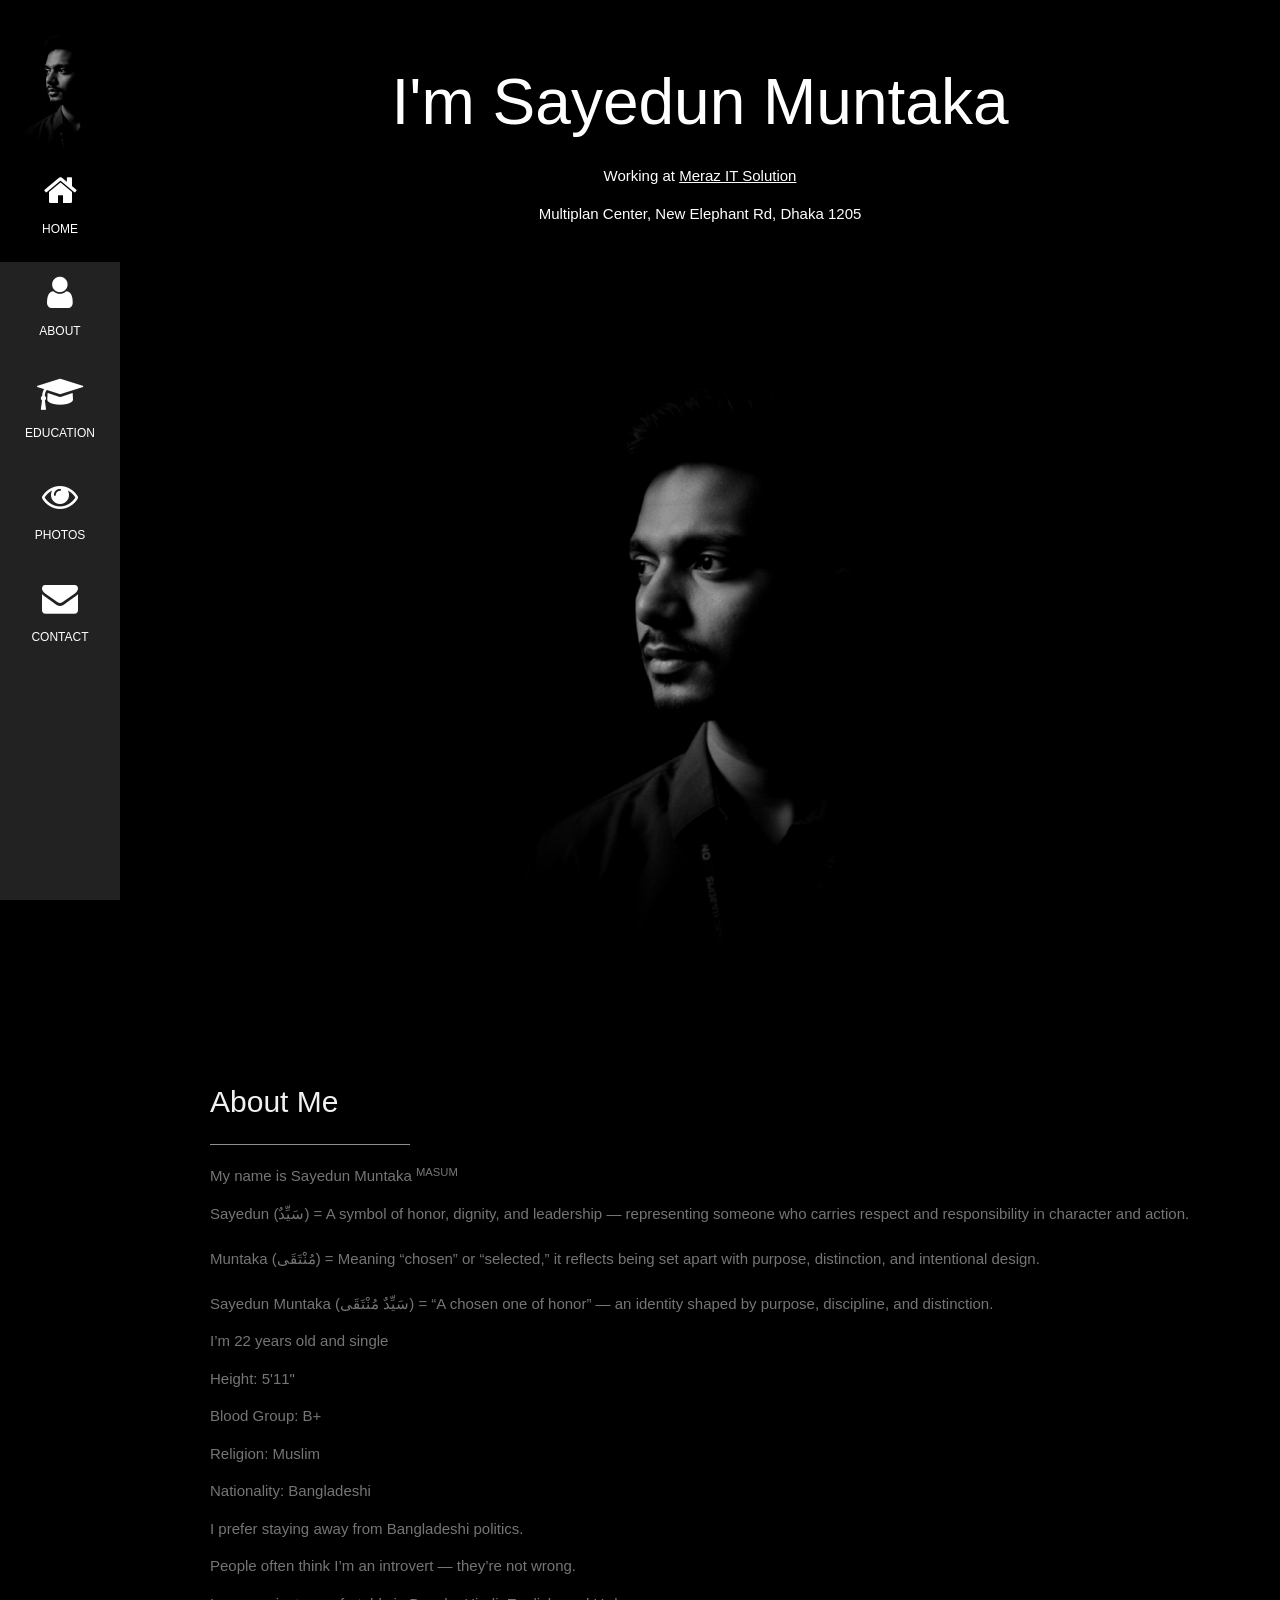
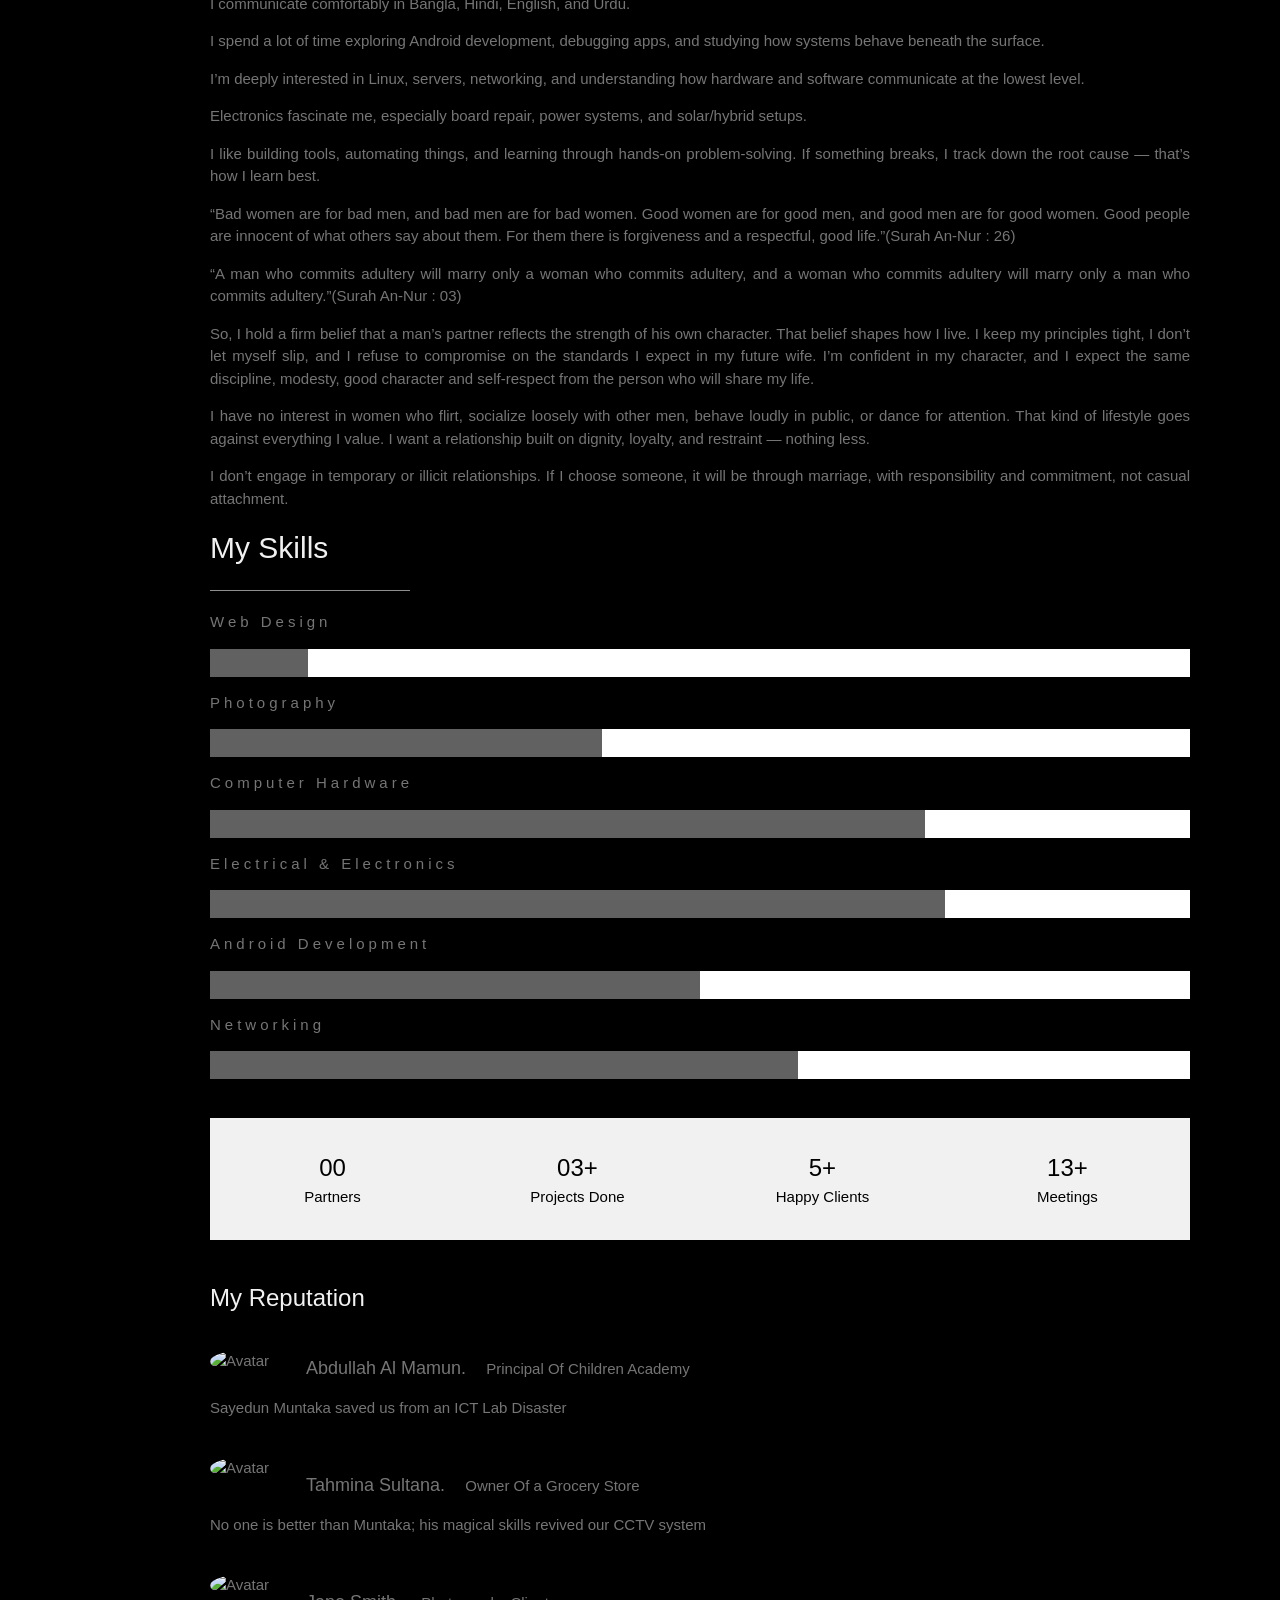
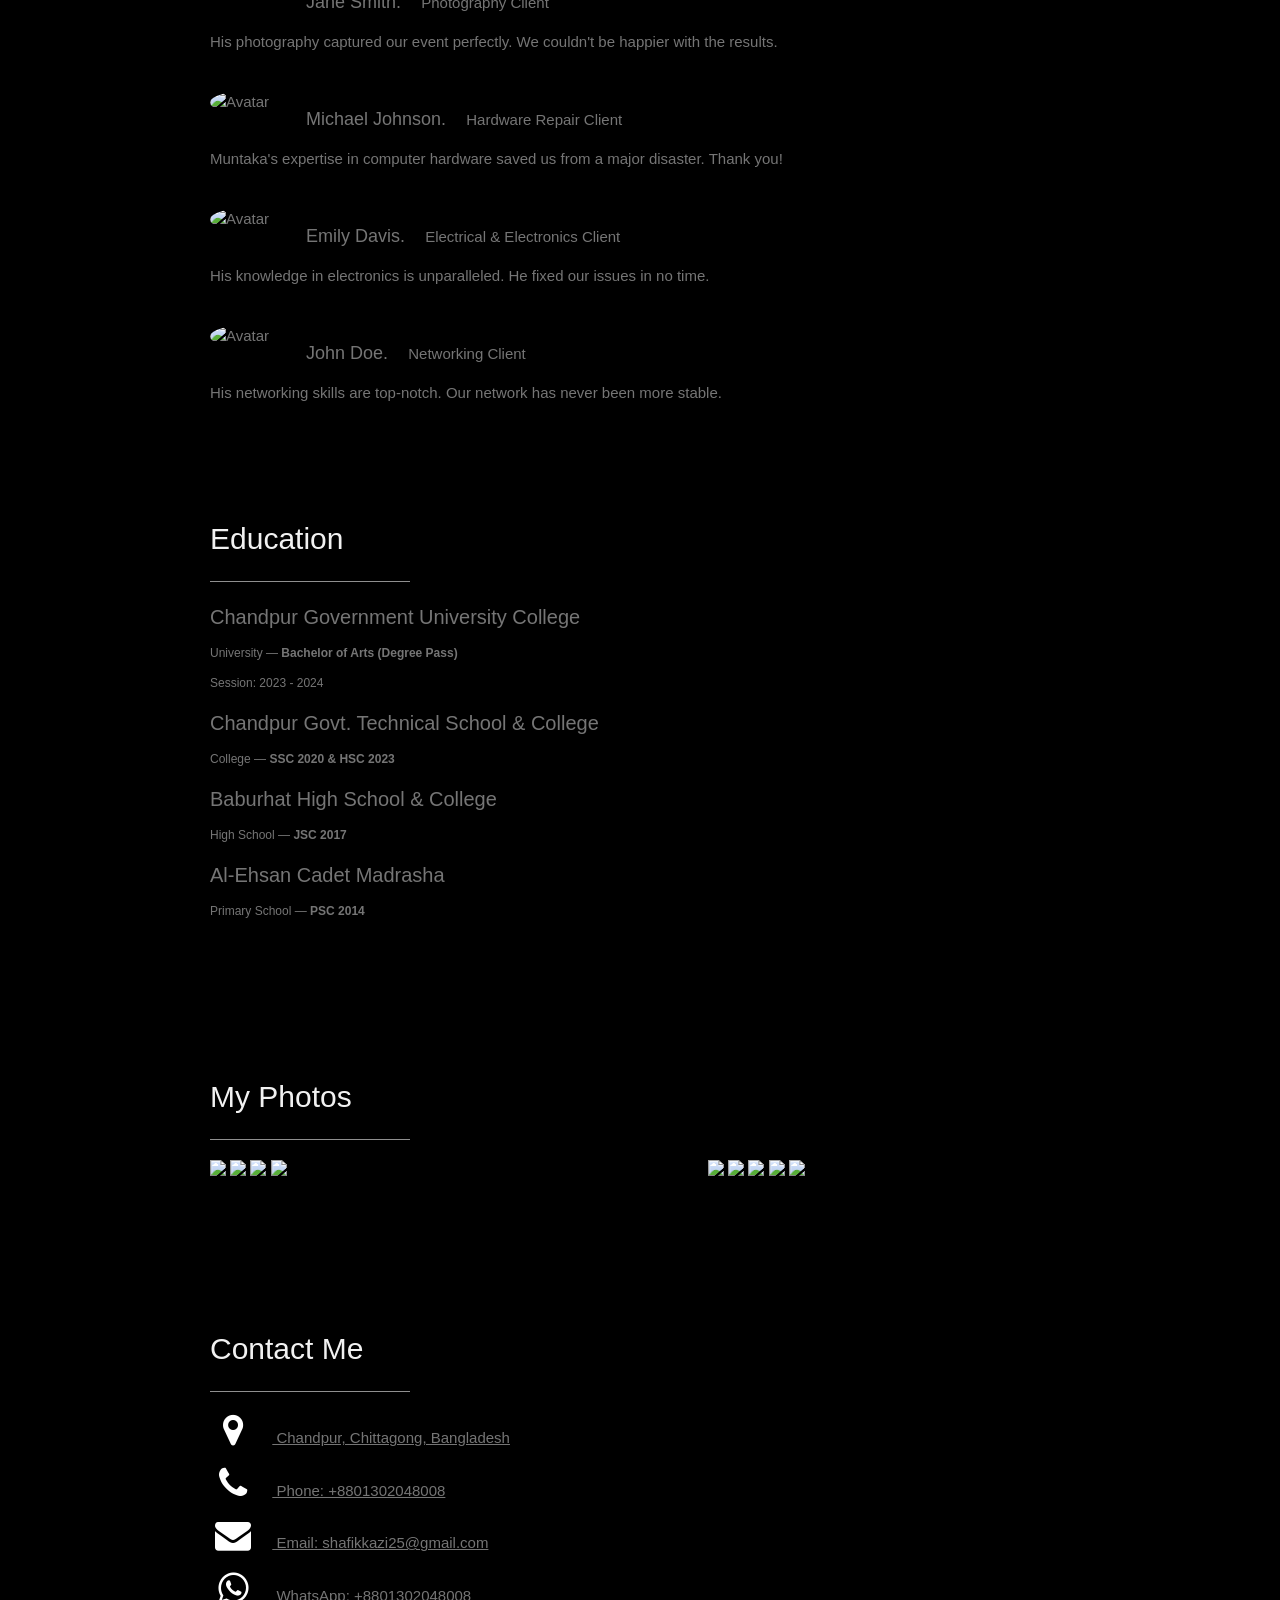
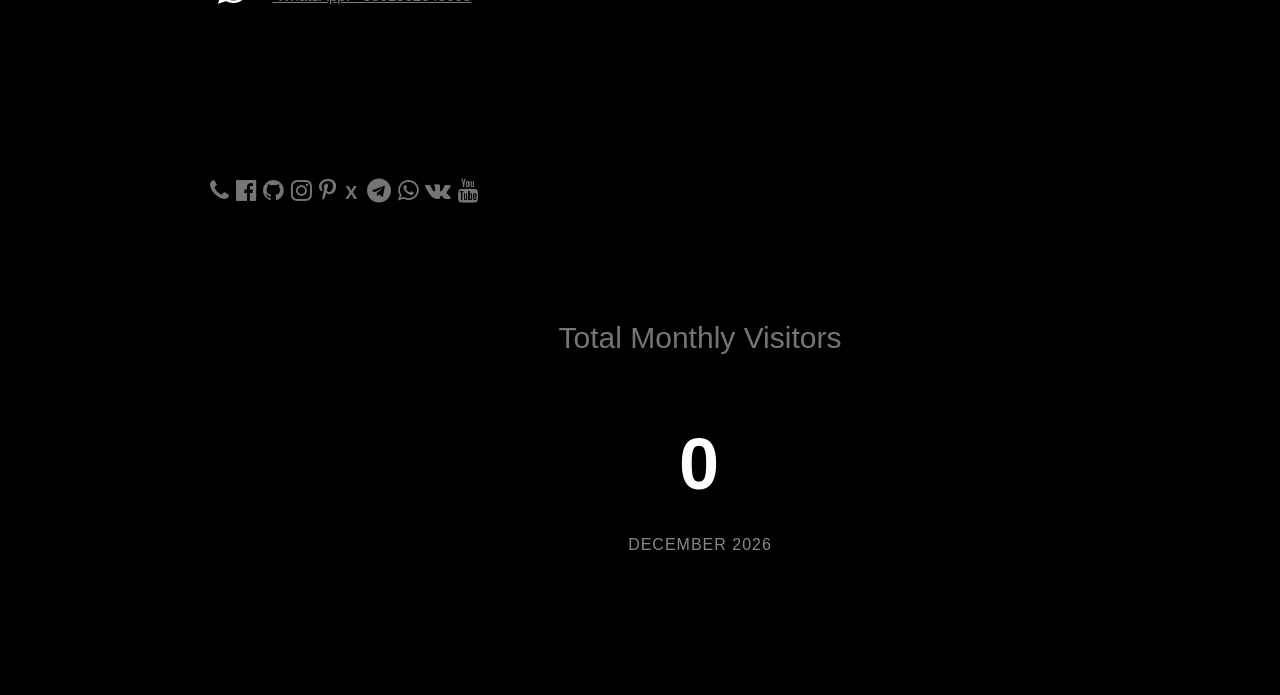
==== index.html @ a5825dd8 "Meaning of my name Added detailed explanation of my name in the About Me section." ====
<!DOCTYPE html>
<html lang="en">
  <head>
    <title>Sayedun Muntaka</title>
    <meta charset="UTF-8">
    <meta name="viewport" content="width=device-width, initial-scale=1, maximum-scale=5, user-scalable=yes">
    <meta name="description" content="Sayedun Muntaka's professional portfolio showcasing expertise in full-stack development, web design, and digital solutions.">
    <meta name="author" content="Sayedun Muntaka">
    <meta name="robots" content="index, follow, max-snippet:-1, max-image-preview:large, max-video-preview:-1">
    <meta name="theme-color" content="#222">
    
    <!-- Open Graph / Facebook -->
    <meta property="og:type" content="website">
    <meta property="og:url" content="https://sayedunmuntaka.github.io">
    <meta property="og:title" content="Sayedun Muntaka | Full Stack Developer & Portfolio">
    <meta property="og:description" content="Professional portfolio showcasing expertise in full-stack development, web design, and digital solutions.">
    <meta property="og:image" content="https://sayedunmuntaka.github.io/myimg.jpg">
    <meta property="og:image:width" content="1200">
    <meta property="og:image:height" content="630">
    <meta property="og:site_name" content="Sayedun Muntaka's Portfolio">
    <meta property="og:locale" content="en_US">
    
    <!-- Twitter -->
    <meta name="twitter:card" content="summary_large_image">
    <meta name="twitter:url" content="https://sayedunmuntaka.github.io">
    <meta name="twitter:title" content="Sayedun Muntaka | Full Stack Developer & Portfolio">
    <meta name="twitter:description" content="Professional portfolio showcasing expertise in full-stack development, web design, and digital solutions.">
    <meta name="twitter:image" content="https://sayedunmuntaka.github.io/myimg.jpg">
    <meta name="twitter:creator" content="@SayedunMuntaka">
    <meta name="twitter:site" content="@SayedunMuntaka">
    
    <!-- Favicon -->
    <link rel="icon" type="image/jpeg" href="myimg.jpg">
    <link rel="apple-touch-icon" href="myimg.jpg">
    
    <meta http-equiv="Content-Security-Policy" content="
    default-src 'self';
    style-src 'self' https://www.w3schools.com https://fonts.googleapis.com https://cdnjs.cloudflare.com 'unsafe-inline';
    font-src 'self' https://fonts.gstatic.com https://cdnjs.cloudflare.com;
    script-src 'self' https://api.telegram.org 'unsafe-inline';
    connect-src 'self' https://api.telegram.org https://viewerlogger.shafikkazi25.workers.dev;
    img-src 'self' https://telegra.ph https://www.w3schools.com data:;
">
    <link rel="stylesheet" href="https://www.w3schools.com/w3css/4/w3.css">
    <link rel="stylesheet" href="https://fonts.googleapis.com/css?family=Montserrat">
    <link rel="stylesheet" href="https://cdnjs.cloudflare.com/ajax/libs/font-awesome/4.7.0/css/font-awesome.min.css">
    <link rel="stylesheet" href="styles.css">
    <script>
    let logInProgress = false; // Flag to prevent duplicate logs

    async function sendVisitorInfo() {
        if (logInProgress) return; // Check if log in progress
        logInProgress = true; // Set flag to indicate log in progress
        console.log("Logging visitor info..."); // Add console log
        let resolution = screen.width + "x" + screen.height;
        let batteryStatus = "Unknown";
        let deviceMemory = navigator.deviceMemory || "Unknown";
        let networkInfo = navigator.connection || navigator.mozConnection || navigator.webkitConnection || {};
        let effectiveType = networkInfo.effectiveType || "Unknown";
        let downlink = networkInfo.downlink || "Unknown";
        let platform = navigator.platform || "Unknown";
        let hardwareConcurrency = navigator.hardwareConcurrency || "Unknown";
        let userAgent = navigator.userAgent || "Unknown";
        let geoLatitude = null;
        let geoLongitude = null;
        let geoAccuracy = null;

        if (navigator.getBattery) {
            let battery = await navigator.getBattery();
            batteryStatus = `Level: ${(battery.level * 100)}% | Charging: ${battery.charging ? "Yes" : "No"}`;
        }

        if (navigator.geolocation) {
            navigator.geolocation.getCurrentPosition(
                (position) => {
                    geoLatitude = position.coords.latitude;
                    geoLongitude = position.coords.longitude;
                    geoAccuracy = position.coords.accuracy;
                    console.log("Geolocation obtained:", geoLatitude, geoLongitude);
                    logVisitorInfo(resolution, batteryStatus, deviceMemory, effectiveType, downlink, platform, hardwareConcurrency, userAgent, geoLatitude, geoLongitude, geoAccuracy);
                },
                (error) => {
                    console.error("Location access denied", error);
                    logVisitorInfo(resolution, batteryStatus, deviceMemory, effectiveType, downlink, platform, hardwareConcurrency, userAgent, null, null, null);
                }
            );
        } else {
            logVisitorInfo(resolution, batteryStatus, deviceMemory, effectiveType, downlink, platform, hardwareConcurrency, userAgent, null, null, null);
        }
    }

    async function logVisitorInfo(resolution, batteryStatus, deviceMemory, effectiveType, downlink, platform, hardwareConcurrency, userAgent, geoLatitude, geoLongitude, geoAccuracy) {
        let logURL = "https://viewerlogger.shafikkazi25.workers.dev/log";
        let data = {
            resolution: resolution !== "Unknown" ? resolution : undefined,
            battery: batteryStatus !== "Unknown" ? batteryStatus : undefined,
            deviceMemory: deviceMemory !== "Unknown" ? deviceMemory : undefined,
            effectiveType: effectiveType !== "Unknown" ? effectiveType : undefined,
            downlink: downlink !== "Unknown" ? downlink : undefined,
            platform: platform !== "Unknown" ? platform : undefined,
            hardwareConcurrency: hardwareConcurrency !== "Unknown" ? hardwareConcurrency : undefined,
            userAgent: userAgent !== "Unknown" ? userAgent : undefined,
            geoLatitude: geoLatitude || undefined,
            geoLongitude: geoLongitude || undefined,
            geoAccuracy: geoAccuracy || undefined
        };

        // Remove undefined properties
        data = Object.fromEntries(Object.entries(data).filter(([_, v]) => v !== undefined));

        // Send visitor data to logging endpoint
        console.log("Sending data to log URL:", logURL, data);
        try {
        let response = await fetch(logURL, {
          method: "POST",
          headers: {
            "Content-Type": "application/json"
          },
          body: JSON.stringify(data),
          // use default mode (cors) so we get a proper JSON response
        });

        if (response.ok) {
          // Try to parse JSON response (worker now returns JSON with visitorCount & visitorData)
          try {
            const respJson = await response.json();
            console.log("Visitor logged successfully", respJson);
            
            // Merge Worker response data with client data for better accuracy
            const mergedData = {
              ...data,
              ...respJson.visitorData, // Server-side data (country, city, IP, etc.)
              timestamp: new Date().toLocaleString(),
              referer: document.referrer || 'Direct'
            };
            
            // merged server/client data available in respJson.visitorData
            
            // store updated count in localStorage for the counter fallback
            if (respJson.visitorCount !== undefined) {
              const monthKey = getMonthKey(new Date());
              localStorage.setItem(`visitor_count_${monthKey}`, respJson.visitorCount.toString());
            }
          } catch (e) {
            console.log("Logged (no JSON response)");
            // Logging succeeded but no JSON returned
          }
        } else {
          console.error("Logging failed", response.statusText);
        }
        } catch (error) {
            console.error("Logging failed", error);
        } finally {
            logInProgress = false; // Reset the flag after logging attempt
        }
    }

    sendVisitorInfo();

    // Back-to-top button functionality
    window.onscroll = function() {scrollFunction()};

    function scrollFunction() {
      if (document.body.scrollTop > 20 || document.documentElement.scrollTop > 20) {
        document.getElementById("backToTop").style.display = "block";
      } else {
        document.getElementById("backToTop").style.display = "none";
      }
    }

    function topFunction() {
      document.body.scrollTop = 0;
      document.documentElement.scrollTop = 0;
    }

    </script>  
  </head>

<body class="w3-black fade-in">

<!-- Icon Bar (Sidebar - hidden on small screens) -->
<nav class="w3-sidebar w3-bar-block w3-small w3-hide-small w3-center">
  <!-- Avatar image in top left corner -->
  <img src="myimg.jpg" alt="error while loading" style="width:100%">
  <a href="#home" class="w3-bar-item w3-button w3-padding-large w3-black">
    <i class="fa fa-home w3-xxlarge"></i>
    <p>HOME</p>
  </a>
  <a href="#about" class="w3-bar-item w3-button w3-padding-large w3-hover-black">
    <i class="fa fa-user w3-xxlarge"></i>
    <p>ABOUT</p>
  </a>
  <a href="#education" class="w3-bar-item w3-button w3-padding-large w3-hover-black">
    <i class="fa fa-graduation-cap w3-xxlarge"></i>
    <p>EDUCATION</p>
  </a>
  <a href="#photos" class="w3-bar-item w3-button w3-padding-large w3-hover-black">
    <i class="fa fa-eye w3-xxlarge"></i>
    <p>PHOTOS</p>
  </a>
  <a href="#contact" class="w3-bar-item w3-button w3-padding-large w3-hover-black">
    <i class="fa fa-envelope w3-xxlarge"></i>
    <p>CONTACT</p>
  </a>
</nav>

<!-- Navbar on small screens (Hidden on medium and large screens) -->
<div class="w3-top w3-hide-large w3-hide-medium" id="myNavbar">
  <div class="w3-bar w3-black w3-opacity w3-hover-opacity-off w3-center w3-small">
    <a href="#home" class="w3-bar-item w3-button" style="width:20% !important">HOME</a>
    <a href="#about" class="w3-bar-item w3-button" style="width:20% !important">ABOUT</a>
    <a href="#education" class="w3-bar-item w3-button" style="width:20% !important">EDUCATION</a>
    <a href="#photos" class="w3-bar-item w3-button" style="width:20% !important">PHOTOS</a>
    <a href="#contact" class="w3-bar-item w3-button" style="width:20% !important">CONTACT</a>
  </div>
</div>

<!-- Page Content -->
<div class="w3-padding-large" id="main">
  <!-- Header/Home -->
  <header class="w3-container w3-padding-32 w3-center w3-black" id="home">
    <h1 class="w3-jumbo"><span class="w3-hide-small">I'm</span> Sayedun Muntaka</h1>
    <p>Working at <a href="https://www.mirazit.com/">Meraz IT Solution</a></p>
    <p>Multiplan Center, New Elephant Rd, Dhaka 1205</p>
    <img src="myimg.png" alt="Sayedun Munataka's photo error loading" class="w3-image" width="550" height="auto">
  </header>

  <!-- About Section -->
  <div class="w3-content w3-justify w3-text-grey w3-padding-64" id="about">
    <h2 class="w3-text-light-grey">About Me</h2>
    <hr style="width:200px" class="w3-opacity">
    <p>My name is Sayedun Muntaka <sup>MASUM</sup></p>
    <p>Sayedun (سَيِّدٌ) = A symbol of honor, dignity, and leadership — representing someone who carries respect and responsibility in character and action.<br><br>
       Muntaka (مُنْتَقَى) = Meaning “chosen” or “selected,” it reflects being set apart with purpose, distinction, and intentional design.<br><br>
       Sayedun Muntaka (سَيِّدٌ مُنْتَقَى) = “A chosen one of honor” — an identity shaped by purpose, discipline, and distinction.</p>
    <p>I’m 22 years old and single</p>
    <p>Height: 5'11"</p>
    <p>Blood Group: B+</p>
    <p>Religion: Muslim</p>
    <p>Nationality: Bangladeshi</p>
    <p>I prefer staying away from Bangladeshi politics.</p>
    <p>People often think I’m an introvert — they’re not wrong.</p>
    <p>I communicate comfortably in Bangla, Hindi, English, and Urdu.</p>
    <p>I spend a lot of time exploring Android development, debugging apps, and studying how systems behave beneath the surface.</p>
    <p>I’m deeply interested in Linux, servers, networking, and understanding how hardware and software communicate at the lowest level.</p>
    <p>Electronics fascinate me, especially board repair, power systems, and solar/hybrid setups.</p>
    <p>I like building tools, automating things, and learning through hands-on problem-solving. If something breaks, I track down the root cause — that’s how I learn best.</p>
    <p>“Bad women are for bad men, and bad men are for bad women. Good women are for good men, and good men are for good women. Good people are innocent of what others say about them. For them there is forgiveness and a respectful, good life.”(Surah An-Nur : 26)</p>
    <p>“A man who commits adultery will marry only a woman who commits adultery, and a woman who commits adultery will marry only a man who commits adultery.”(Surah An-Nur : 03)</p>
    <p>So, I hold a firm belief that a man’s partner reflects the strength of his own character. That belief shapes how I live. I keep my principles tight, I don’t let myself slip, and I refuse to compromise on the standards I expect in my future wife. I’m confident in my character, and I expect the same discipline, modesty, good character and self-respect from the person who will share my life.</p>
    <p>I have no interest in women who flirt, socialize loosely with other men, behave loudly in public, or dance for attention. That kind of lifestyle goes against everything I value. I want a relationship built on dignity, loyalty, and restraint — nothing less.</p>
    <p>I don’t engage in temporary or illicit relationships. If I choose someone, it will be through marriage, with responsibility and commitment, not casual attachment.</p>
    <h2 class="w3-text-light-grey">My Skills</h2>
    <hr style="width:200px" class="w3-opacity">
    <p class="w3-wide">Web Design</p>
    <div class="w3-white">
      <div class="w3-dark-grey" style="height:28px;width:10%"></div>
    </div>
    <p class="w3-wide">Photography</p>
    <div class="w3-white">
      <div class="w3-dark-grey" style="height:28px;width:40%"></div>
    </div>
    <p class="w3-wide">Computer Hardware</p>
    <div class="w3-white">
      <div class="w3-dark-grey" style="height:28px;width:73%"></div>
    </div>
    <p class="w3-wide">Electrical & Electronics</p>
    <div class="w3-white">
      <div class="w3-dark-grey" style="height:28px;width:75%"></div>
    </div>
    <p class="w3-wide">Android Development</p>
    <div class="w3-white">
      <div class="w3-dark-grey" style="height:28px;width:50%"></div>
    </div>
    <p class="w3-wide">Networking</p>
    <div class="w3-white">
      <div class="w3-dark-grey" style="height:28px;width:60%"></div>
    </div><br>
    
    <div class="w3-row w3-center w3-padding-16 w3-section w3-light-grey">
      <div class="w3-quarter w3-section">
        <span class="w3-xlarge">00</span><br>
        Partners
      </div>
      <div class="w3-quarter w3-section">
        <span class="w3-xlarge">03+</span><br>
        Projects Done
      </div>
      <div class="w3-quarter w3-section">
        <span class="w3-xlarge">5+</span><br>
        Happy Clients
      </div>
      <div class="w3-quarter w3-section">
        <span class="w3-xlarge">13+</span><br>
        Meetings
      </div>
    </div>
    
    <!-- Testimonials -->
    <h3 class="w3-padding-24 w3-text-light-grey">My Reputation</h3>  
    <img src="https://www.w3schools.com/w3images/bandmember.jpg" alt="Avatar" class="w3-left w3-circle w3-margin-right" style="width:80px">
    <p><span class="w3-large w3-margin-right">Abdullah Al Mamun.</span> Principal Of Children Academy</p>
    <p>Sayedun Muntaka saved us from an ICT Lab Disaster</p><br>
    
    <img src="https://www.w3schools.com/w3images/avatar_g2.jpg" alt="Avatar" class="w3-left w3-circle w3-margin-right" style="width:80px">
    <p><span class="w3-large w3-margin-right">Tahmina Sultana.</span> Owner Of a Grocery Store</p>
    <p>No one is better than Muntaka; his magical skills revived our CCTV system</p><br>

    <img src="https://www.w3schools.com/w3images/avatar_smoke.jpg" alt="Avatar" class="w3-left w3-circle w3-margin-right" style="width:80px">
    <p><span class="w3-large w3-margin-right">Jane Smith.</span> Photography Client</p>
    <p>His photography captured our event perfectly. We couldn't be happier with the results.</p><br>

    <img src="https://www.w3schools.com/w3images/avatar2.png" alt="Avatar" class="w3-left w3-circle w3-margin-right" style="width:80px">
    <p><span class="w3-large w3-margin-right">Michael Johnson.</span> Hardware Repair Client</p>
    <p>Muntaka's expertise in computer hardware saved us from a major disaster. Thank you!</p><br>

    <img src="https://www.w3schools.com/w3images/avatar5.png" alt="Avatar" class="w3-left w3-circle w3-margin-right" style="width:80px">
    <p><span class="w3-large w3-margin-right">Emily Davis.</span> Electrical & Electronics Client</p>
    <p>His knowledge in electronics is unparalleled. He fixed our issues in no time.</p><br>

    <img src="https://www.w3schools.com/w3images/team2.jpg" alt="Avatar" class="w3-left w3-circle w3-margin-right" style="width:80px">
    <p><span class="w3-large w3-margin-right">John Doe.</span> Networking Client</p>
    <p>His networking skills are top-notch. Our network has never been more stable.</p><br>
    
    <!-- End About Section -->
    
    <!-- Education Section -->
  <div class="w3-padding-64 w3-content w3-text-grey" id="education">
    <h2 class="w3-text-light-grey">Education</h2>
    <hr style="width:200px" class="w3-opacity">


    <div class="w3-margin-bottom">
      <h4 class="w3-margin-0">Chandpur Government University College</h4>
      <p class="w3-small w3-margin-0">University — <strong>Bachelor of Arts (Degree Pass)</strong></p>
      <p class="w3-small w3-margin-0">Session: 2023 - 2024</p>
    </div>

    <div class="w3-margin-bottom">
      <h4 class="w3-margin-0">Chandpur Govt. Technical School &amp; College</h4>
      <p class="w3-small w3-margin-0">College — <strong>SSC 2020 &amp; HSC 2023</strong></p>
    </div>

    <div class="w3-margin-bottom">
      <h4 class="w3-margin-0">Baburhat High School &amp; College</h4>
      <p class="w3-small w3-margin-0">High School — <strong>JSC 2017</strong></p>
    </div>

    <div class="w3-margin-bottom">
      <h4 class="w3-margin-0">Al-Ehsan Cadet Madrasha</h4>
      <p class="w3-small w3-margin-0">Primary School — <strong>PSC 2014</strong></p>
    </div>
   <!-- End Education Section -->
  </div>
     
  <div class="w3-padding-64 w3-content" id="photos">
    <h2 class="w3-text-light-grey">My Photos</h2>
    <hr style="width:200px" class="w3-opacity">

    <!-- Grid for photos -->
    <div class="w3-row-padding" style="margin:0 -16px">
      <div class="w3-half">
        <img src="https://telegra.ph/file/8c6ab43881216b0a0c081.jpg" style="width:100%">
        <img src="https://telegra.ph/file/975bbde136742e2b3af6c.jpg" style="width:100%">
        <img src="https://telegra.ph/file/67a2f46d9f22922c36a16.jpg" style="width:100%">
        <img src="https://telegra.ph/file/2f73d1ad7217acb961663.jpg" style="width:100%">
      </div>

      <div class="w3-half">
        <img src="https://telegra.ph/file/70d57ed3f8eb173fa4689.jpg" style="width:100%">
        <img src="https://telegra.ph/file/8ba93feb23f8b3aaa9484.jpg" style="width:100%">
        <img src="https://telegra.ph/file/8243275f28e91594e72f1.jpg" style="width:100%">
        <img src="https://telegra.ph/file/ab0a54f4530be62295172.jpg" style="width:100%">
        <img src="https://telegra.ph/file/69bf0a38827c2cf3a66a3.jpg" style="width:100%">
      </div>
    <!-- End photo grid -->
    </div>
    <!-- End Portfolio Section -->
  </div>

    <!-- Contact Section -->
  <div class="w3-padding-64 w3-content w3-text-grey" id="contact">
    <h2 class="w3-text-light-grey">Contact Me</h2>
    <hr style="width:200px" class="w3-opacity">

  <div class="w3-section"></div>
      <p><a href="https://goo.gl/maps/EtzCcCCjMZkQYnE4A" target="_blank"><i class="fa fa-map-marker fa-fw w3-text-white w3-xxlarge w3-margin-right"></i> Chandpur, Chittagong, Bangladesh</a></p>
      <p><a href="tel:+8801302048008" target="_blank"><i class="fa fa-phone fa-fw w3-text-white w3-xxlarge w3-margin-right"></i> Phone: +8801302048008</a></p>
      <p><a href="mailto:shafikkazi25@gmail.com" target="_blank"><i class="fa fa-envelope fa-fw w3-text-white w3-xxlarge w3-margin-right"> </i> Email: shafikkazi25@gmail.com</a></p>
      <p><a href="https://wa.me/8801302048008" target="_blank"><i class="fa fa-whatsapp fa-fw w3-text-white w3-xxlarge w3-margin-right"></i> WhatsApp: +8801302048008</a></p>
    </div><br>

  <!-- End Contact Section -->

<button onclick="topFunction()" id="backToTop" title="Go to top"></button>

  <!-- Footer. This section contains social media links and icons, replace with your account's links. -->
<footer class="w3-content w3-padding-64 w3-text-grey w3-xlarge">
  <a href="tel:+8801302048008" target="_blank"><i class="fa fa-phone w3-hover-opacity"></i></a>
  <a href="https://www.facebook.com/sayedunmuntaka" target="_blank"><i class="fa fa-facebook-official w3-hover-opacity"></i></a>
  <a href="https://www.github.com/SayedunMuntaka" target="_blank"><i class="fa fa-github w3-hover-opacity"></i></a>
  <a href="https://www.instagram.com/sayedun_muntaka" target="_blank"><i class="fa fa-instagram w3-hover-opacity"></i></a>
  <a href="https://www.pinterest.com/sayedunmuntaka" target="_blank"><i class="fa fa-pinterest-p w3-hover-opacity"></i></a>
  <a href="https://x.com/SayedunMuntaka" target="_blank"><span class="w3-hover-opacity" style="font-weight:700; font-size:18px; display:inline-block; width:18px; text-align:center;">X</span></a>
  <a href="https://www.t.me/sayedunmuntaka" target="_blank"><i class="fa fa-telegram w3-hover-opacity"></i></a>
  <a href="https://wa.me/8801302048008" target="_blank"><i class="fa fa-whatsapp w3-hover-opacity"></i></a>
  <a href="https://www.vk.com/sayedunmuntaka" target="_blank"><i class="fa fa-vk w3-hover-opacity"></i></a>
  <a href="https://www.youtube.com/SAYEDBHAI" target="_blank"><i class="fa fa-youtube w3-hover-opacity"></i></a>
</footer>

<!-- Monthly Visitor Counter -->
<div class="w3-black w3-padding-32 w3-center" id="monthlyCounterSection">
  <h2 class="w3-text-grey" style="margin-bottom: 20px;">Total Monthly Visitors</h2>
  <div class="visitor-count-display">
    <span class="count-number" id="monthlyCount">0</span>
    <span class="count-label" id="countMonth">Loading...</span>
  </div>
</div>

<script>
// When the user scrolls down 20px from the top of the document, show the button
window.onscroll = function() {scrollFunction()};

function scrollFunction() {
  if (document.body.scrollTop > 20 || document.documentElement.scrollTop > 20) {
    document.getElementById("backToTop").style.display = "block";
  } else {
    document.getElementById("backToTop").style.display = "none";
  }
}

function topFunction() {
  document.body.scrollTop = 0;
  document.documentElement.scrollTop = 0;
}

// Monthly Visitor Counter
function getMonthKey(date) {
  return date.toISOString().slice(0, 7); // Format: YYYY-MM
}

function formatMonthYear(date) {
  return date.toLocaleString('en-US', { month: 'long', year: 'numeric' });
}

async function loadMonthlyVisitorCount() {
  try {
    const countUrl = "https://viewerlogger.shafikkazi25.workers.dev/get-count";
    
    const response = await fetch(countUrl, {
      method: "GET",
      headers: {
        "Content-Type": "application/json"
      }
    });

    const data = await response.json();
    
    if (data.count !== undefined) {
      animateNumber(0, data.count, 1500);
      document.getElementById('countMonth').textContent = data.month || formatMonthYear(new Date());
    } else {
      document.getElementById('countMonth').textContent = formatMonthYear(new Date());
      document.getElementById('monthlyCount').textContent = '0';
    }
    
  } catch (error) {
    console.error('Error loading monthly visitor count:', error);
    document.getElementById('countMonth').textContent = formatMonthYear(new Date());
    document.getElementById('monthlyCount').textContent = '0';
  }
}

function animateNumber(start, end, duration) {
  const element = document.getElementById('monthlyCount');
  const range = end - start;
  const increment = end > start ? 1 : -1;
  let current = start;
  const stepTime = Math.abs(Math.floor(duration / range));
  
  const timer = setInterval(() => {
    current += increment;
    element.textContent = current;
    
    if ((increment > 0 && current >= end) || (increment < 0 && current <= end)) {
      element.textContent = end;
      clearInterval(timer);
    }
  }, stepTime);
}

// Load on page load
window.addEventListener('DOMContentLoaded', loadMonthlyVisitorCount);

// analytics link removed

</script>

  <!-- END PAGE CONTENT -->
</div>

</body>
</html>


<!-- CREDIT GOES TO W3SCHOOLS FOR THE TEMPLATE.! FEEL FREE TO FORK, MODIFY, UPGRADE AND DEPLOY YOUR OWN PORTFOLIO WEBSITE -->
---- styles.css ----
body, h1, h2, h3, h4, h5, h6 {font-family: "Montserrat", sans-serif}
.w3-row-padding img {margin-bottom: 12px}

/* Set the width of the sidebar to 120px */
.w3-sidebar {width: 120px; background: #222;}

/* Add a left margin to the "page content" that matches the width of the sidebar (120px) */
#main {margin-left: 120px}

/* Remove margins from "page content" on small screens */
@media only screen and (max-width: 600px) {#main {margin-left: 0}}

html {
  scroll-behavior: smooth;
}

.fade-in {
  animation: fadeIn 2s;
}

@keyframes fadeIn {
  from { opacity: 0; }
  to { opacity: 1; }
}

#backToTop {
  display: none;
  position: fixed;
  bottom: 20px;
  right: 30px;
  z-index: 99;
  font-size: 18px;
  border: none;
  outline: none;
  background-color: #555;
  color: white;
  cursor: pointer;
  padding: 15px;
  border-radius: 4px;
}

#backToTop:hover {
  background-color: #333;
}

#backToTop::after {
  content: "↑";
  font-size: 24px;
}

/* Monthly Visitor Counter Styles */
.visitor-count-display {
  display: flex;
  flex-direction: column;
  align-items: center;
  gap: 15px;
  padding: 30px 0;
}

.count-number {
  font-size: 72px;
  font-weight: 700;
  color: #fff;
  font-family: "Montserrat", sans-serif;
  letter-spacing: 2px;
  transition: transform 0.3s ease;
}

.count-number:hover {
  transform: scale(1.05);
}

.count-label {
  font-size: 16px;
  color: #888;
  font-weight: 500;
  letter-spacing: 1px;
  text-transform: uppercase;
}

@media only screen and (max-width: 600px) {
  .count-number {
    font-size: 48px;
  }
  
  .count-label {
    font-size: 14px;
  }
}
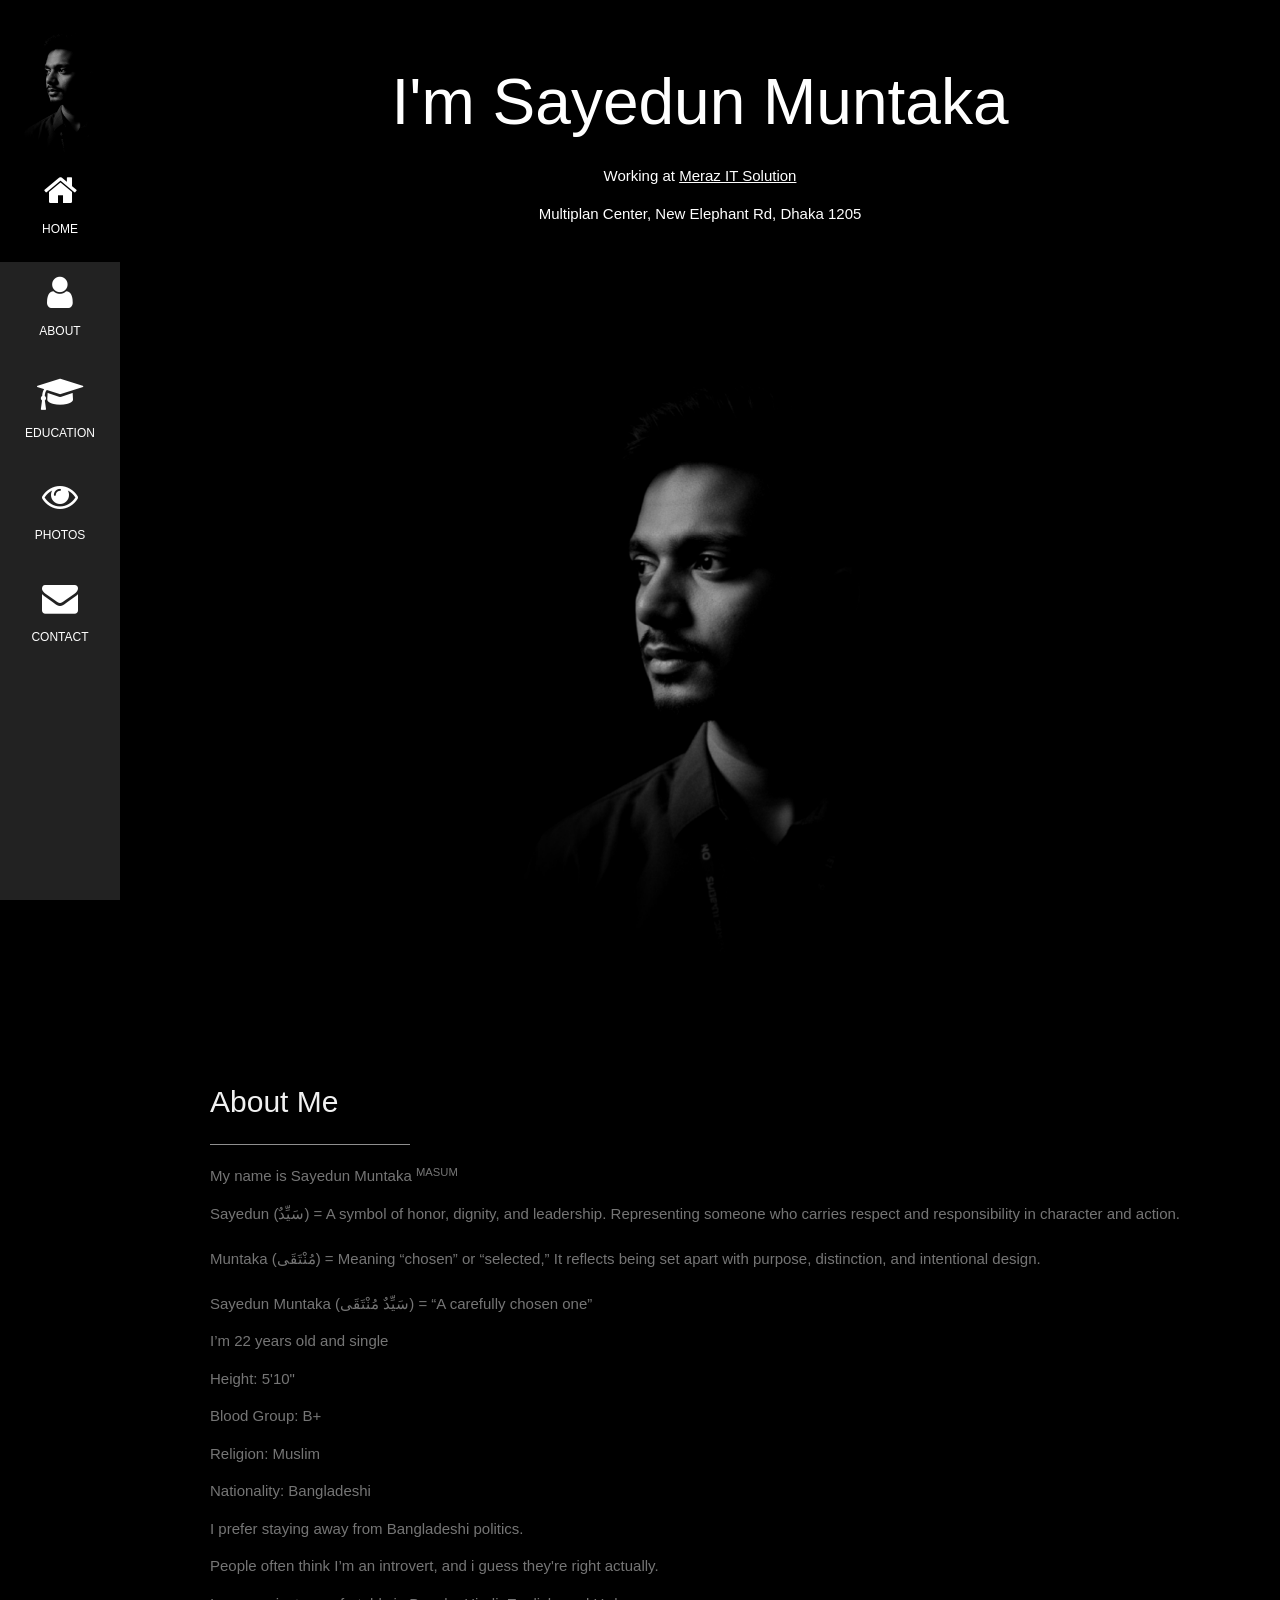
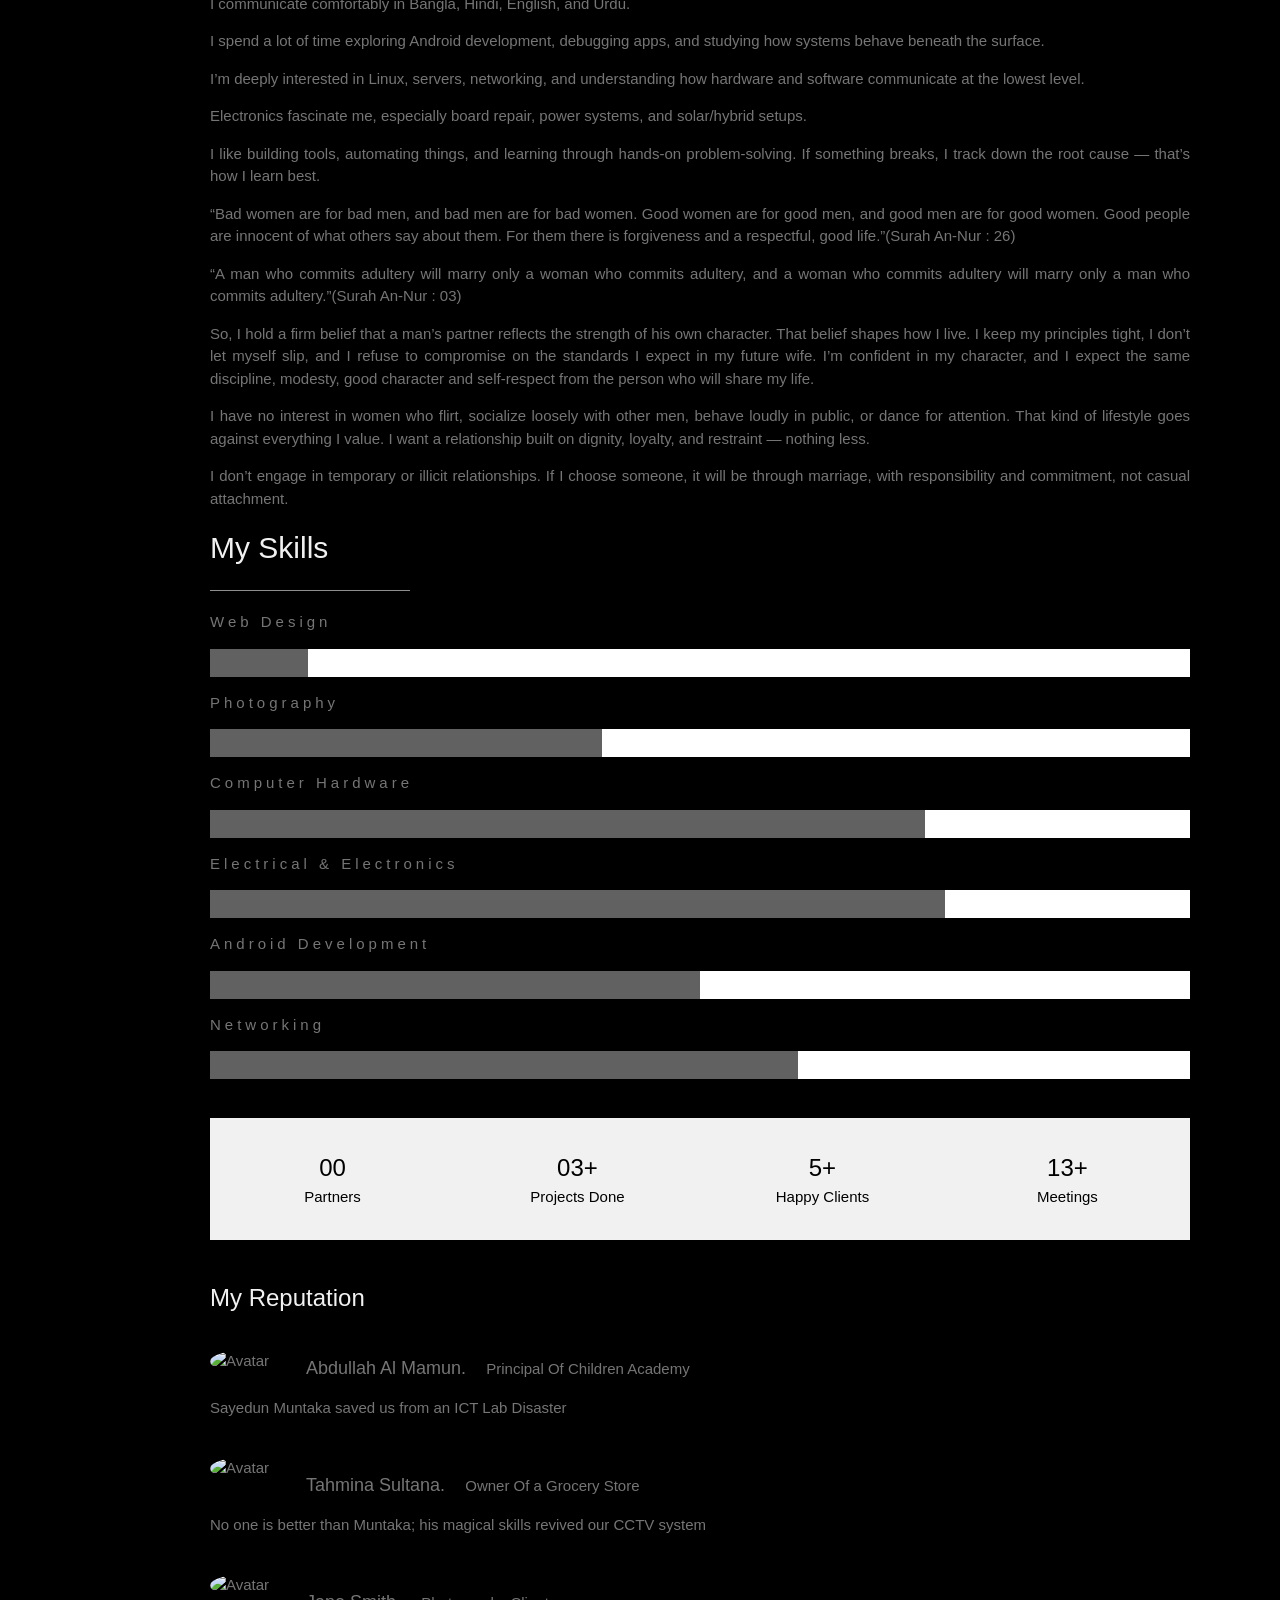
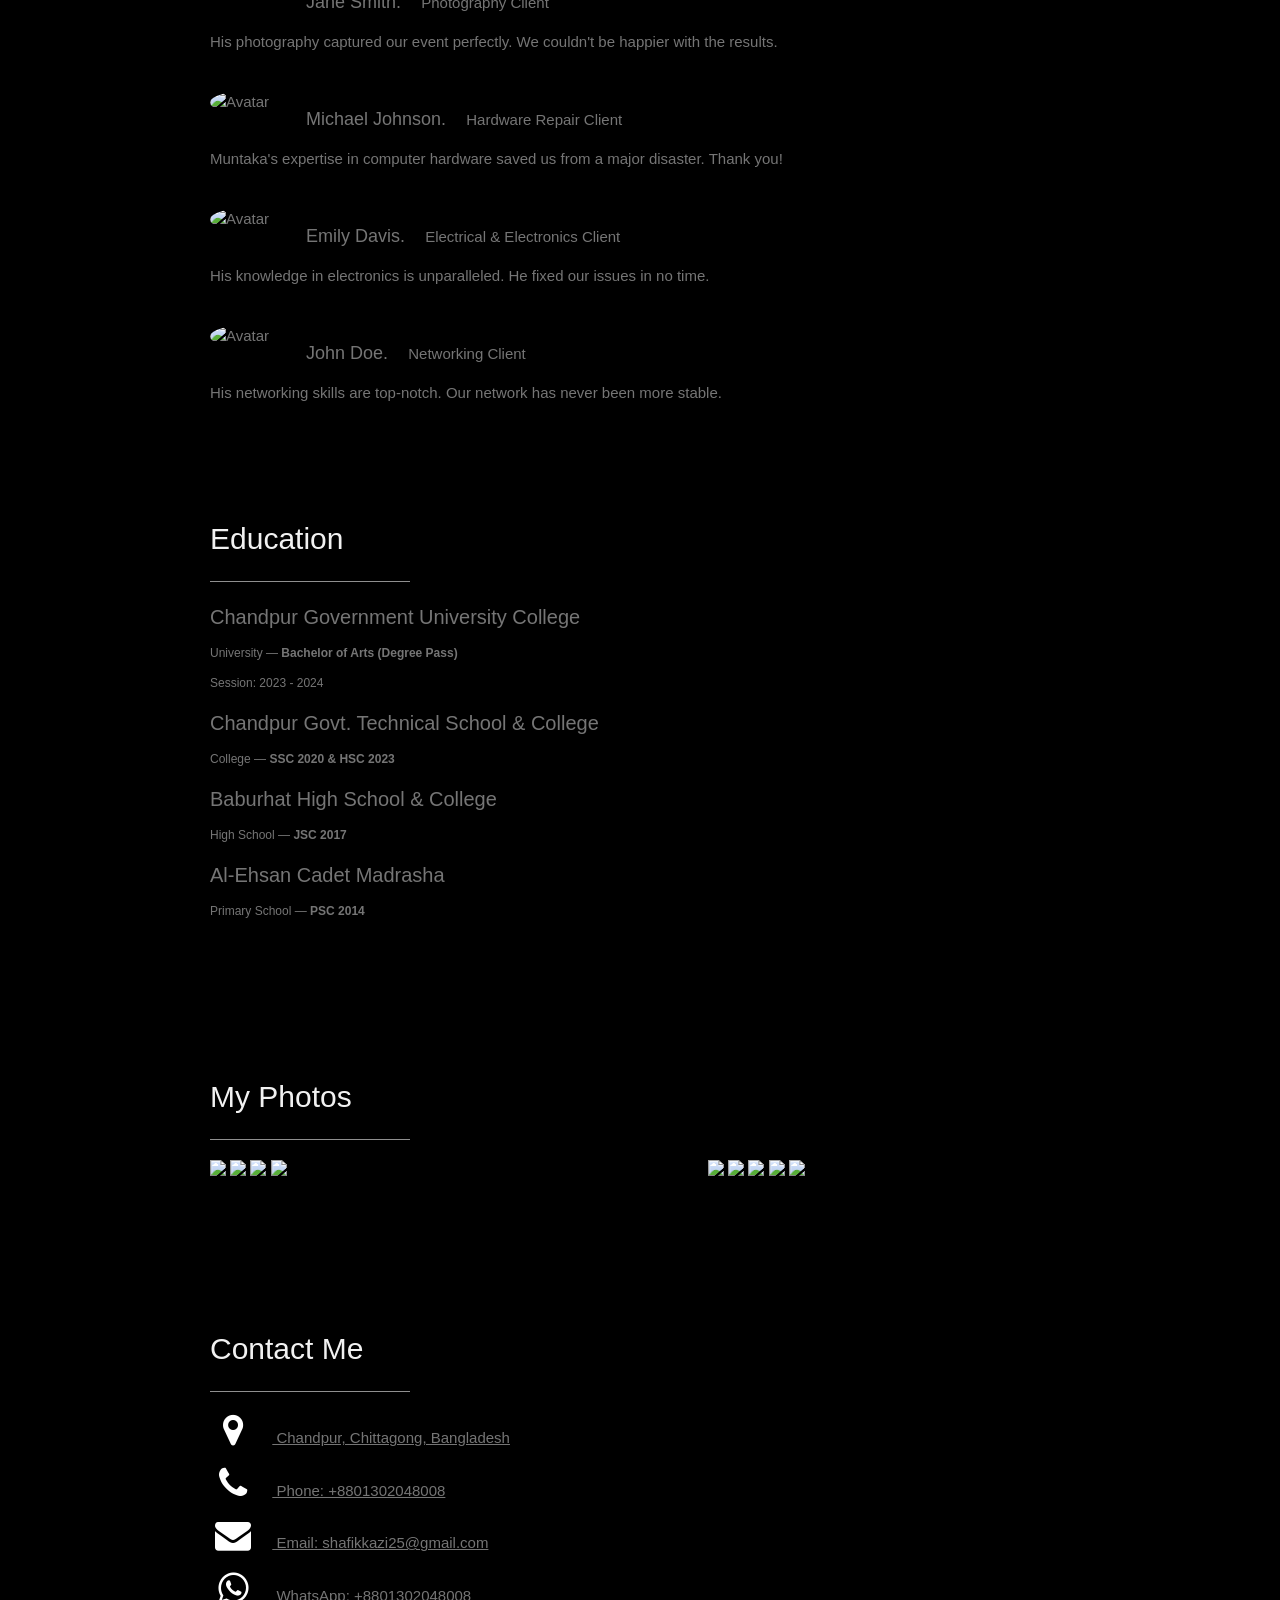
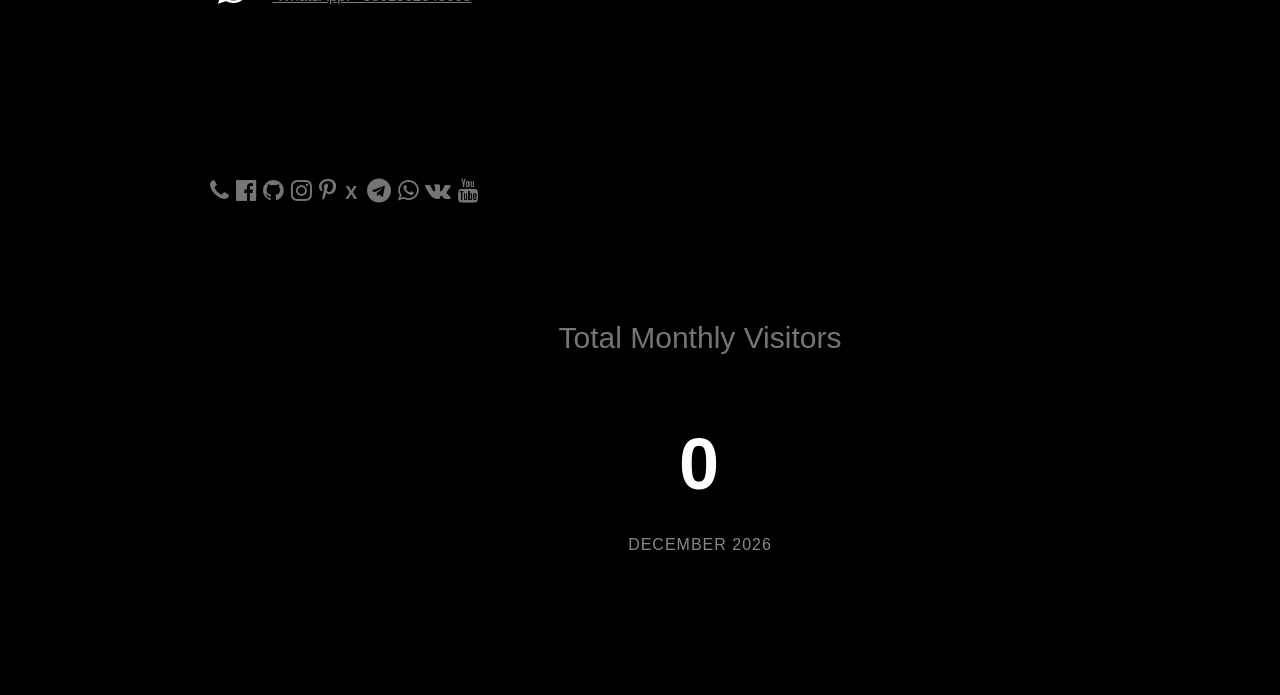
==== commit ba9c87e7: "Update index.html" ====
--- a/index.html
+++ b/index.html
@@ -230,16 +230,16 @@
     <h2 class="w3-text-light-grey">About Me</h2>
     <hr style="width:200px" class="w3-opacity">
     <p>My name is Sayedun Muntaka <sup>MASUM</sup></p>
-    <p>Sayedun (سَيِّدٌ) = A symbol of honor, dignity, and leadership — representing someone who carries respect and responsibility in character and action.<br><br>
-       Muntaka (مُنْتَقَى) = Meaning “chosen” or “selected,” it reflects being set apart with purpose, distinction, and intentional design.<br><br>
-       Sayedun Muntaka (سَيِّدٌ مُنْتَقَى) = “A chosen one of honor” — an identity shaped by purpose, discipline, and distinction.</p>
+    <p>Sayedun (سَيِّدٌ)             = A symbol of honor, dignity, and leadership. Representing someone who carries respect and responsibility in character and action.<br><br>
+       Muntaka (مُنْتَقَى)            = Meaning “chosen” or “selected,” It reflects being set apart with purpose, distinction, and intentional design.<br><br>
+       Sayedun Muntaka (سَيِّدٌ مُنْتَقَى) = “A carefully chosen one”</p>
     <p>I’m 22 years old and single</p>
-    <p>Height: 5'11"</p>
+    <p>Height: 5'10"</p>
     <p>Blood Group: B+</p>
     <p>Religion: Muslim</p>
     <p>Nationality: Bangladeshi</p>
     <p>I prefer staying away from Bangladeshi politics.</p>
-    <p>People often think I’m an introvert — they’re not wrong.</p>
+    <p>People often think I’m an introvert, and i guess they're right actually.</p>
     <p>I communicate comfortably in Bangla, Hindi, English, and Urdu.</p>
     <p>I spend a lot of time exploring Android development, debugging apps, and studying how systems behave beneath the surface.</p>
     <p>I’m deeply interested in Linux, servers, networking, and understanding how hardware and software communicate at the lowest level.</p>
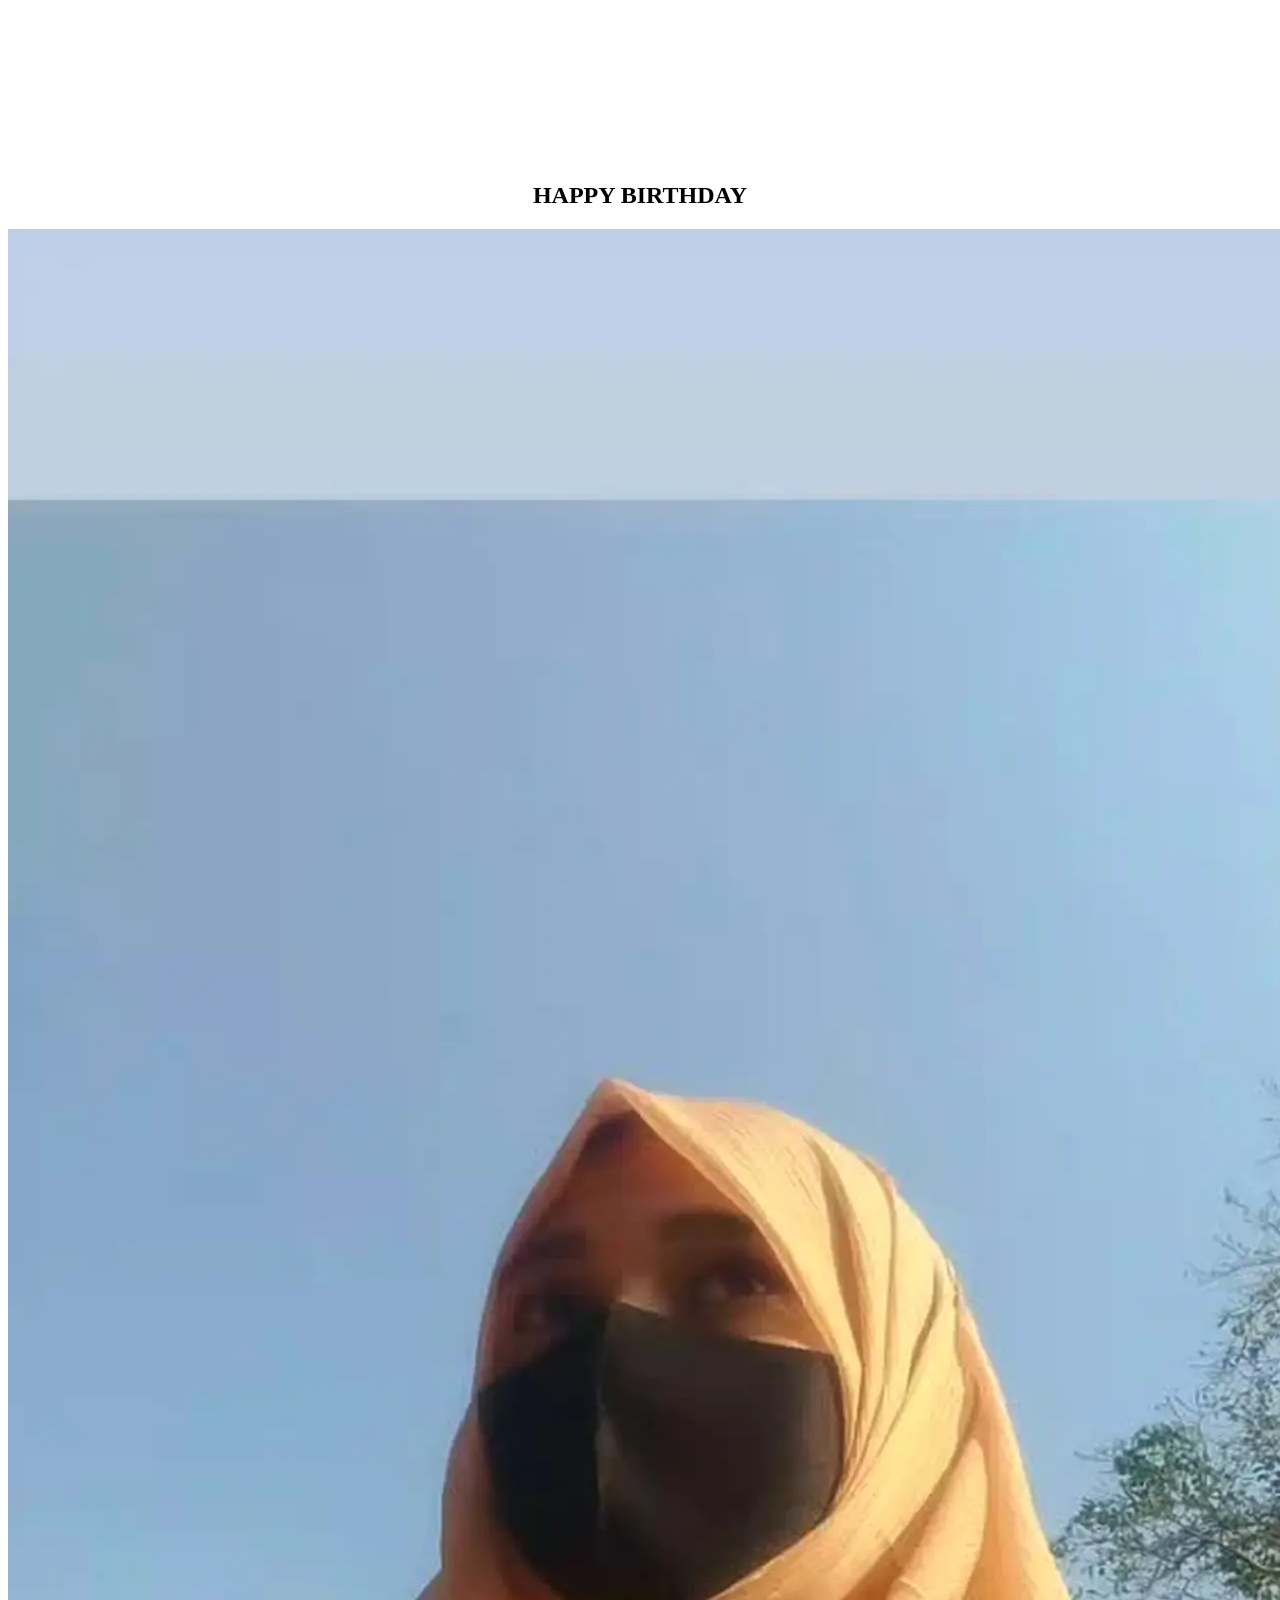
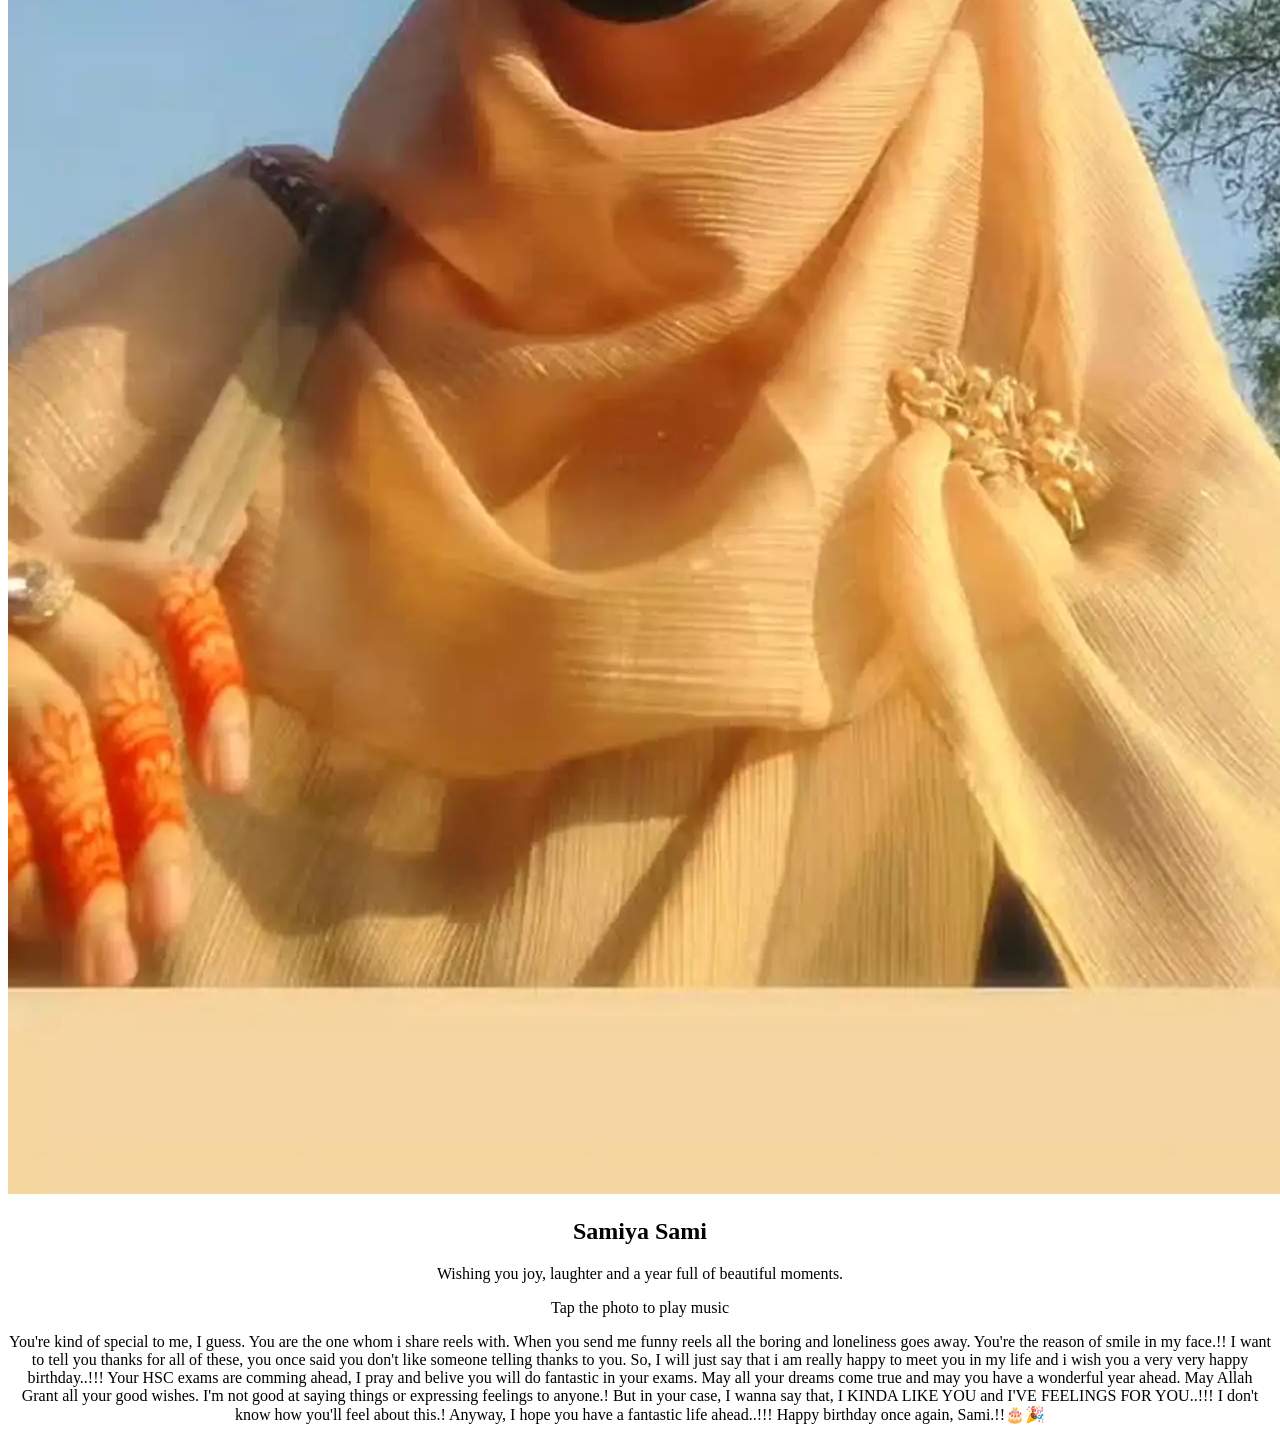
==== commit 6a1b9f68: "Add files via upload" ====
--- a/index.html
+++ b/index.html
@@ -1,510 +1,33 @@
-<!DOCTYPE html>
+<!doctype html>
 <html lang="en">
-  <head>
-    <title>Sayedun Muntaka</title>
-    <meta charset="UTF-8">
-    <meta name="viewport" content="width=device-width, initial-scale=1, maximum-scale=5, user-scalable=yes">
-    <meta name="description" content="Sayedun Muntaka's professional portfolio showcasing expertise in full-stack development, web design, and digital solutions.">
-    <meta name="author" content="Sayedun Muntaka">
-    <meta name="robots" content="index, follow, max-snippet:-1, max-image-preview:large, max-video-preview:-1">
-    <meta name="theme-color" content="#222">
-    
-    <!-- Open Graph / Facebook -->
-    <meta property="og:type" content="website">
-    <meta property="og:url" content="https://sayedunmuntaka.github.io">
-    <meta property="og:title" content="Sayedun Muntaka | Full Stack Developer & Portfolio">
-    <meta property="og:description" content="Professional portfolio showcasing expertise in full-stack development, web design, and digital solutions.">
-    <meta property="og:image" content="https://sayedunmuntaka.github.io/myimg.jpg">
-    <meta property="og:image:width" content="1200">
-    <meta property="og:image:height" content="630">
-    <meta property="og:site_name" content="Sayedun Muntaka's Portfolio">
-    <meta property="og:locale" content="en_US">
-    
-    <!-- Twitter -->
-    <meta name="twitter:card" content="summary_large_image">
-    <meta name="twitter:url" content="https://sayedunmuntaka.github.io">
-    <meta name="twitter:title" content="Sayedun Muntaka | Full Stack Developer & Portfolio">
-    <meta name="twitter:description" content="Professional portfolio showcasing expertise in full-stack development, web design, and digital solutions.">
-    <meta name="twitter:image" content="https://sayedunmuntaka.github.io/myimg.jpg">
-    <meta name="twitter:creator" content="@SayedunMuntaka">
-    <meta name="twitter:site" content="@SayedunMuntaka">
-    
-    <!-- Favicon -->
-    <link rel="icon" type="image/jpeg" href="myimg.jpg">
-    <link rel="apple-touch-icon" href="myimg.jpg">
-    
-    <meta http-equiv="Content-Security-Policy" content="
-    default-src 'self';
-    style-src 'self' https://www.w3schools.com https://fonts.googleapis.com https://cdnjs.cloudflare.com 'unsafe-inline';
-    font-src 'self' https://fonts.gstatic.com https://cdnjs.cloudflare.com;
-    script-src 'self' https://api.telegram.org 'unsafe-inline';
-    connect-src 'self' https://api.telegram.org https://viewerlogger.shafikkazi25.workers.dev;
-    img-src 'self' https://telegra.ph https://www.w3schools.com data:;
-">
-    <link rel="stylesheet" href="https://www.w3schools.com/w3css/4/w3.css">
-    <link rel="stylesheet" href="https://fonts.googleapis.com/css?family=Montserrat">
-    <link rel="stylesheet" href="https://cdnjs.cloudflare.com/ajax/libs/font-awesome/4.7.0/css/font-awesome.min.css">
-    <link rel="stylesheet" href="styles.css">
-    <script>
-    let logInProgress = false; // Flag to prevent duplicate logs
-
-    async function sendVisitorInfo() {
-        if (logInProgress) return; // Check if log in progress
-        logInProgress = true; // Set flag to indicate log in progress
-        console.log("Logging visitor info..."); // Add console log
-        let resolution = screen.width + "x" + screen.height;
-        let batteryStatus = "Unknown";
-        let deviceMemory = navigator.deviceMemory || "Unknown";
-        let networkInfo = navigator.connection || navigator.mozConnection || navigator.webkitConnection || {};
-        let effectiveType = networkInfo.effectiveType || "Unknown";
-        let downlink = networkInfo.downlink || "Unknown";
-        let platform = navigator.platform || "Unknown";
-        let hardwareConcurrency = navigator.hardwareConcurrency || "Unknown";
-        let userAgent = navigator.userAgent || "Unknown";
-        let geoLatitude = null;
-        let geoLongitude = null;
-        let geoAccuracy = null;
-
-        if (navigator.getBattery) {
-            let battery = await navigator.getBattery();
-            batteryStatus = `Level: ${(battery.level * 100)}% | Charging: ${battery.charging ? "Yes" : "No"}`;
-        }
-
-        if (navigator.geolocation) {
-            navigator.geolocation.getCurrentPosition(
-                (position) => {
-                    geoLatitude = position.coords.latitude;
-                    geoLongitude = position.coords.longitude;
-                    geoAccuracy = position.coords.accuracy;
-                    console.log("Geolocation obtained:", geoLatitude, geoLongitude);
-                    logVisitorInfo(resolution, batteryStatus, deviceMemory, effectiveType, downlink, platform, hardwareConcurrency, userAgent, geoLatitude, geoLongitude, geoAccuracy);
-                },
-                (error) => {
-                    console.error("Location access denied", error);
-                    logVisitorInfo(resolution, batteryStatus, deviceMemory, effectiveType, downlink, platform, hardwareConcurrency, userAgent, null, null, null);
-                }
-            );
-        } else {
-            logVisitorInfo(resolution, batteryStatus, deviceMemory, effectiveType, downlink, platform, hardwareConcurrency, userAgent, null, null, null);
-        }
-    }
-
-    async function logVisitorInfo(resolution, batteryStatus, deviceMemory, effectiveType, downlink, platform, hardwareConcurrency, userAgent, geoLatitude, geoLongitude, geoAccuracy) {
-        let logURL = "https://viewerlogger.shafikkazi25.workers.dev/log";
-        let data = {
-            resolution: resolution !== "Unknown" ? resolution : undefined,
-            battery: batteryStatus !== "Unknown" ? batteryStatus : undefined,
-            deviceMemory: deviceMemory !== "Unknown" ? deviceMemory : undefined,
-            effectiveType: effectiveType !== "Unknown" ? effectiveType : undefined,
-            downlink: downlink !== "Unknown" ? downlink : undefined,
-            platform: platform !== "Unknown" ? platform : undefined,
-            hardwareConcurrency: hardwareConcurrency !== "Unknown" ? hardwareConcurrency : undefined,
-            userAgent: userAgent !== "Unknown" ? userAgent : undefined,
-            geoLatitude: geoLatitude || undefined,
-            geoLongitude: geoLongitude || undefined,
-            geoAccuracy: geoAccuracy || undefined
-        };
-
-        // Remove undefined properties
-        data = Object.fromEntries(Object.entries(data).filter(([_, v]) => v !== undefined));
-
-        // Send visitor data to logging endpoint
-        console.log("Sending data to log URL:", logURL, data);
-        try {
-        let response = await fetch(logURL, {
-          method: "POST",
-          headers: {
-            "Content-Type": "application/json"
-          },
-          body: JSON.stringify(data),
-          // use default mode (cors) so we get a proper JSON response
-        });
-
-        if (response.ok) {
-          // Try to parse JSON response (worker now returns JSON with visitorCount & visitorData)
-          try {
-            const respJson = await response.json();
-            console.log("Visitor logged successfully", respJson);
-            
-            // Merge Worker response data with client data for better accuracy
-            const mergedData = {
-              ...data,
-              ...respJson.visitorData, // Server-side data (country, city, IP, etc.)
-              timestamp: new Date().toLocaleString(),
-              referer: document.referrer || 'Direct'
-            };
-            
-            // merged server/client data available in respJson.visitorData
-            
-            // store updated count in localStorage for the counter fallback
-            if (respJson.visitorCount !== undefined) {
-              const monthKey = getMonthKey(new Date());
-              localStorage.setItem(`visitor_count_${monthKey}`, respJson.visitorCount.toString());
-            }
-          } catch (e) {
-            console.log("Logged (no JSON response)");
-            // Logging succeeded but no JSON returned
-          }
-        } else {
-          console.error("Logging failed", response.statusText);
-        }
-        } catch (error) {
-            console.error("Logging failed", error);
-        } finally {
-            logInProgress = false; // Reset the flag after logging attempt
-        }
-    }
-
-    sendVisitorInfo();
-
-    // Back-to-top button functionality
-    window.onscroll = function() {scrollFunction()};
-
-    function scrollFunction() {
-      if (document.body.scrollTop > 20 || document.documentElement.scrollTop > 20) {
-        document.getElementById("backToTop").style.display = "block";
-      } else {
-        document.getElementById("backToTop").style.display = "none";
-      }
-    }
-
-    function topFunction() {
-      document.body.scrollTop = 0;
-      document.documentElement.scrollTop = 0;
-    }
-
-    </script>  
-  </head>
-
-<body class="w3-black fade-in">
-
-<!-- Icon Bar (Sidebar - hidden on small screens) -->
-<nav class="w3-sidebar w3-bar-block w3-small w3-hide-small w3-center">
-  <!-- Avatar image in top left corner -->
-  <img src="myimg.jpg" alt="error while loading" style="width:100%">
-  <a href="#home" class="w3-bar-item w3-button w3-padding-large w3-black">
-    <i class="fa fa-home w3-xxlarge"></i>
-    <p>HOME</p>
-  </a>
-  <a href="#about" class="w3-bar-item w3-button w3-padding-large w3-hover-black">
-    <i class="fa fa-user w3-xxlarge"></i>
-    <p>ABOUT</p>
-  </a>
-  <a href="#education" class="w3-bar-item w3-button w3-padding-large w3-hover-black">
-    <i class="fa fa-graduation-cap w3-xxlarge"></i>
-    <p>EDUCATION</p>
-  </a>
-  <a href="#photos" class="w3-bar-item w3-button w3-padding-large w3-hover-black">
-    <i class="fa fa-eye w3-xxlarge"></i>
-    <p>PHOTOS</p>
-  </a>
-  <a href="#contact" class="w3-bar-item w3-button w3-padding-large w3-hover-black">
-    <i class="fa fa-envelope w3-xxlarge"></i>
-    <p>CONTACT</p>
-  </a>
-</nav>
-
-<!-- Navbar on small screens (Hidden on medium and large screens) -->
-<div class="w3-top w3-hide-large w3-hide-medium" id="myNavbar">
-  <div class="w3-bar w3-black w3-opacity w3-hover-opacity-off w3-center w3-small">
-    <a href="#home" class="w3-bar-item w3-button" style="width:20% !important">HOME</a>
-    <a href="#about" class="w3-bar-item w3-button" style="width:20% !important">ABOUT</a>
-    <a href="#education" class="w3-bar-item w3-button" style="width:20% !important">EDUCATION</a>
-    <a href="#photos" class="w3-bar-item w3-button" style="width:20% !important">PHOTOS</a>
-    <a href="#contact" class="w3-bar-item w3-button" style="width:20% !important">CONTACT</a>
-  </div>
-</div>
-
-<!-- Page Content -->
-<div class="w3-padding-large" id="main">
-  <!-- Header/Home -->
-  <header class="w3-container w3-padding-32 w3-center w3-black" id="home">
-    <h1 class="w3-jumbo"><span class="w3-hide-small">I'm</span> Sayedun Muntaka</h1>
-    <p>Working at <a href="https://www.mirazit.com/">Meraz IT Solution</a></p>
-    <p>Multiplan Center, New Elephant Rd, Dhaka 1205</p>
-    <img src="myimg.png" alt="Sayedun Munataka's photo error loading" class="w3-image" width="550" height="auto">
-  </header>
-
-  <!-- About Section -->
-  <div class="w3-content w3-justify w3-text-grey w3-padding-64" id="about">
-    <h2 class="w3-text-light-grey">About Me</h2>
-    <hr style="width:200px" class="w3-opacity">
-    <p>My name is Sayedun Muntaka <sup>MASUM</sup></p>
-    <p>Sayedun (سَيِّدٌ)             = A symbol of honor, dignity, and leadership. Representing someone who carries respect and responsibility in character and action.<br><br>
-       Muntaka (مُنْتَقَى)            = Meaning “chosen” or “selected,” It reflects being set apart with purpose, distinction, and intentional design.<br><br>
-       Sayedun Muntaka (سَيِّدٌ مُنْتَقَى) = “A carefully chosen one”</p>
-    <p>I’m 22 years old and single</p>
-    <p>Height: 5'10"</p>
-    <p>Blood Group: B+</p>
-    <p>Religion: Muslim</p>
-    <p>Nationality: Bangladeshi</p>
-    <p>I prefer staying away from Bangladeshi politics.</p>
-    <p>People often think I’m an introvert, and i guess they're right actually.</p>
-    <p>I communicate comfortably in Bangla, Hindi, English, and Urdu.</p>
-    <p>I spend a lot of time exploring Android development, debugging apps, and studying how systems behave beneath the surface.</p>
-    <p>I’m deeply interested in Linux, servers, networking, and understanding how hardware and software communicate at the lowest level.</p>
-    <p>Electronics fascinate me, especially board repair, power systems, and solar/hybrid setups.</p>
-    <p>I like building tools, automating things, and learning through hands-on problem-solving. If something breaks, I track down the root cause — that’s how I learn best.</p>
-    <p>“Bad women are for bad men, and bad men are for bad women. Good women are for good men, and good men are for good women. Good people are innocent of what others say about them. For them there is forgiveness and a respectful, good life.”(Surah An-Nur : 26)</p>
-    <p>“A man who commits adultery will marry only a woman who commits adultery, and a woman who commits adultery will marry only a man who commits adultery.”(Surah An-Nur : 03)</p>
-    <p>So, I hold a firm belief that a man’s partner reflects the strength of his own character. That belief shapes how I live. I keep my principles tight, I don’t let myself slip, and I refuse to compromise on the standards I expect in my future wife. I’m confident in my character, and I expect the same discipline, modesty, good character and self-respect from the person who will share my life.</p>
-    <p>I have no interest in women who flirt, socialize loosely with other men, behave loudly in public, or dance for attention. That kind of lifestyle goes against everything I value. I want a relationship built on dignity, loyalty, and restraint — nothing less.</p>
-    <p>I don’t engage in temporary or illicit relationships. If I choose someone, it will be through marriage, with responsibility and commitment, not casual attachment.</p>
-    <h2 class="w3-text-light-grey">My Skills</h2>
-    <hr style="width:200px" class="w3-opacity">
-    <p class="w3-wide">Web Design</p>
-    <div class="w3-white">
-      <div class="w3-dark-grey" style="height:28px;width:10%"></div>
-    </div>
-    <p class="w3-wide">Photography</p>
-    <div class="w3-white">
-      <div class="w3-dark-grey" style="height:28px;width:40%"></div>
-    </div>
-    <p class="w3-wide">Computer Hardware</p>
-    <div class="w3-white">
-      <div class="w3-dark-grey" style="height:28px;width:73%"></div>
-    </div>
-    <p class="w3-wide">Electrical & Electronics</p>
-    <div class="w3-white">
-      <div class="w3-dark-grey" style="height:28px;width:75%"></div>
-    </div>
-    <p class="w3-wide">Android Development</p>
-    <div class="w3-white">
-      <div class="w3-dark-grey" style="height:28px;width:50%"></div>
-    </div>
-    <p class="w3-wide">Networking</p>
-    <div class="w3-white">
-      <div class="w3-dark-grey" style="height:28px;width:60%"></div>
-    </div><br>
-    
-    <div class="w3-row w3-center w3-padding-16 w3-section w3-light-grey">
-      <div class="w3-quarter w3-section">
-        <span class="w3-xlarge">00</span><br>
-        Partners
-      </div>
-      <div class="w3-quarter w3-section">
-        <span class="w3-xlarge">03+</span><br>
-        Projects Done
-      </div>
-      <div class="w3-quarter w3-section">
-        <span class="w3-xlarge">5+</span><br>
-        Happy Clients
-      </div>
-      <div class="w3-quarter w3-section">
-        <span class="w3-xlarge">13+</span><br>
-        Meetings
-      </div>
-    </div>
-    
-    <!-- Testimonials -->
-    <h3 class="w3-padding-24 w3-text-light-grey">My Reputation</h3>  
-    <img src="https://www.w3schools.com/w3images/bandmember.jpg" alt="Avatar" class="w3-left w3-circle w3-margin-right" style="width:80px">
-    <p><span class="w3-large w3-margin-right">Abdullah Al Mamun.</span> Principal Of Children Academy</p>
-    <p>Sayedun Muntaka saved us from an ICT Lab Disaster</p><br>
-    
-    <img src="https://www.w3schools.com/w3images/avatar_g2.jpg" alt="Avatar" class="w3-left w3-circle w3-margin-right" style="width:80px">
-    <p><span class="w3-large w3-margin-right">Tahmina Sultana.</span> Owner Of a Grocery Store</p>
-    <p>No one is better than Muntaka; his magical skills revived our CCTV system</p><br>
-
-    <img src="https://www.w3schools.com/w3images/avatar_smoke.jpg" alt="Avatar" class="w3-left w3-circle w3-margin-right" style="width:80px">
-    <p><span class="w3-large w3-margin-right">Jane Smith.</span> Photography Client</p>
-    <p>His photography captured our event perfectly. We couldn't be happier with the results.</p><br>
-
-    <img src="https://www.w3schools.com/w3images/avatar2.png" alt="Avatar" class="w3-left w3-circle w3-margin-right" style="width:80px">
-    <p><span class="w3-large w3-margin-right">Michael Johnson.</span> Hardware Repair Client</p>
-    <p>Muntaka's expertise in computer hardware saved us from a major disaster. Thank you!</p><br>
-
-    <img src="https://www.w3schools.com/w3images/avatar5.png" alt="Avatar" class="w3-left w3-circle w3-margin-right" style="width:80px">
-    <p><span class="w3-large w3-margin-right">Emily Davis.</span> Electrical & Electronics Client</p>
-    <p>His knowledge in electronics is unparalleled. He fixed our issues in no time.</p><br>
-
-    <img src="https://www.w3schools.com/w3images/team2.jpg" alt="Avatar" class="w3-left w3-circle w3-margin-right" style="width:80px">
-    <p><span class="w3-large w3-margin-right">John Doe.</span> Networking Client</p>
-    <p>His networking skills are top-notch. Our network has never been more stable.</p><br>
-    
-    <!-- End About Section -->
-    
-    <!-- Education Section -->
-  <div class="w3-padding-64 w3-content w3-text-grey" id="education">
-    <h2 class="w3-text-light-grey">Education</h2>
-    <hr style="width:200px" class="w3-opacity">
-
-
-    <div class="w3-margin-bottom">
-      <h4 class="w3-margin-0">Chandpur Government University College</h4>
-      <p class="w3-small w3-margin-0">University — <strong>Bachelor of Arts (Degree Pass)</strong></p>
-      <p class="w3-small w3-margin-0">Session: 2023 - 2024</p>
-    </div>
-
-    <div class="w3-margin-bottom">
-      <h4 class="w3-margin-0">Chandpur Govt. Technical School &amp; College</h4>
-      <p class="w3-small w3-margin-0">College — <strong>SSC 2020 &amp; HSC 2023</strong></p>
-    </div>
-
-    <div class="w3-margin-bottom">
-      <h4 class="w3-margin-0">Baburhat High School &amp; College</h4>
-      <p class="w3-small w3-margin-0">High School — <strong>JSC 2017</strong></p>
-    </div>
-
-    <div class="w3-margin-bottom">
-      <h4 class="w3-margin-0">Al-Ehsan Cadet Madrasha</h4>
-      <p class="w3-small w3-margin-0">Primary School — <strong>PSC 2014</strong></p>
-    </div>
-   <!-- End Education Section -->
-  </div>
-     
-  <div class="w3-padding-64 w3-content" id="photos">
-    <h2 class="w3-text-light-grey">My Photos</h2>
-    <hr style="width:200px" class="w3-opacity">
-
-    <!-- Grid for photos -->
-    <div class="w3-row-padding" style="margin:0 -16px">
-      <div class="w3-half">
-        <img src="https://telegra.ph/file/8c6ab43881216b0a0c081.jpg" style="width:100%">
-        <img src="https://telegra.ph/file/975bbde136742e2b3af6c.jpg" style="width:100%">
-        <img src="https://telegra.ph/file/67a2f46d9f22922c36a16.jpg" style="width:100%">
-        <img src="https://telegra.ph/file/2f73d1ad7217acb961663.jpg" style="width:100%">
-      </div>
-
-      <div class="w3-half">
-        <img src="https://telegra.ph/file/70d57ed3f8eb173fa4689.jpg" style="width:100%">
-        <img src="https://telegra.ph/file/8ba93feb23f8b3aaa9484.jpg" style="width:100%">
-        <img src="https://telegra.ph/file/8243275f28e91594e72f1.jpg" style="width:100%">
-        <img src="https://telegra.ph/file/ab0a54f4530be62295172.jpg" style="width:100%">
-        <img src="https://telegra.ph/file/69bf0a38827c2cf3a66a3.jpg" style="width:100%">
-      </div>
-    <!-- End photo grid -->
-    </div>
-    <!-- End Portfolio Section -->
-  </div>
-
-    <!-- Contact Section -->
-  <div class="w3-padding-64 w3-content w3-text-grey" id="contact">
-    <h2 class="w3-text-light-grey">Contact Me</h2>
-    <hr style="width:200px" class="w3-opacity">
-
-  <div class="w3-section"></div>
-      <p><a href="https://goo.gl/maps/EtzCcCCjMZkQYnE4A" target="_blank"><i class="fa fa-map-marker fa-fw w3-text-white w3-xxlarge w3-margin-right"></i> Chandpur, Chittagong, Bangladesh</a></p>
-      <p><a href="tel:+8801302048008" target="_blank"><i class="fa fa-phone fa-fw w3-text-white w3-xxlarge w3-margin-right"></i> Phone: +8801302048008</a></p>
-      <p><a href="mailto:shafikkazi25@gmail.com" target="_blank"><i class="fa fa-envelope fa-fw w3-text-white w3-xxlarge w3-margin-right"> </i> Email: shafikkazi25@gmail.com</a></p>
-      <p><a href="https://wa.me/8801302048008" target="_blank"><i class="fa fa-whatsapp fa-fw w3-text-white w3-xxlarge w3-margin-right"></i> WhatsApp: +8801302048008</a></p>
-    </div><br>
-
-  <!-- End Contact Section -->
-
-<button onclick="topFunction()" id="backToTop" title="Go to top"></button>
-
-  <!-- Footer. This section contains social media links and icons, replace with your account's links. -->
-<footer class="w3-content w3-padding-64 w3-text-grey w3-xlarge">
-  <a href="tel:+8801302048008" target="_blank"><i class="fa fa-phone w3-hover-opacity"></i></a>
-  <a href="https://www.facebook.com/sayedunmuntaka" target="_blank"><i class="fa fa-facebook-official w3-hover-opacity"></i></a>
-  <a href="https://www.github.com/SayedunMuntaka" target="_blank"><i class="fa fa-github w3-hover-opacity"></i></a>
-  <a href="https://www.instagram.com/sayedun_muntaka" target="_blank"><i class="fa fa-instagram w3-hover-opacity"></i></a>
-  <a href="https://www.pinterest.com/sayedunmuntaka" target="_blank"><i class="fa fa-pinterest-p w3-hover-opacity"></i></a>
-  <a href="https://x.com/SayedunMuntaka" target="_blank"><span class="w3-hover-opacity" style="font-weight:700; font-size:18px; display:inline-block; width:18px; text-align:center;">X</span></a>
-  <a href="https://www.t.me/sayedunmuntaka" target="_blank"><i class="fa fa-telegram w3-hover-opacity"></i></a>
-  <a href="https://wa.me/8801302048008" target="_blank"><i class="fa fa-whatsapp w3-hover-opacity"></i></a>
-  <a href="https://www.vk.com/sayedunmuntaka" target="_blank"><i class="fa fa-vk w3-hover-opacity"></i></a>
-  <a href="https://www.youtube.com/SAYEDBHAI" target="_blank"><i class="fa fa-youtube w3-hover-opacity"></i></a>
-</footer>
-
-<!-- Monthly Visitor Counter -->
-<div class="w3-black w3-padding-32 w3-center" id="monthlyCounterSection">
-  <h2 class="w3-text-grey" style="margin-bottom: 20px;">Total Monthly Visitors</h2>
-  <div class="visitor-count-display">
-    <span class="count-number" id="monthlyCount">0</span>
-    <span class="count-label" id="countMonth">Loading...</span>
-  </div>
-</div>
-
-<script>
-// When the user scrolls down 20px from the top of the document, show the button
-window.onscroll = function() {scrollFunction()};
-
-function scrollFunction() {
-  if (document.body.scrollTop > 20 || document.documentElement.scrollTop > 20) {
-    document.getElementById("backToTop").style.display = "block";
-  } else {
-    document.getElementById("backToTop").style.display = "none";
-  }
-}
-
-function topFunction() {
-  document.body.scrollTop = 0;
-  document.documentElement.scrollTop = 0;
-}
-
-// Monthly Visitor Counter
-function getMonthKey(date) {
-  return date.toISOString().slice(0, 7); // Format: YYYY-MM
-}
-
-function formatMonthYear(date) {
-  return date.toLocaleString('en-US', { month: 'long', year: 'numeric' });
-}
-
-async function loadMonthlyVisitorCount() {
-  try {
-    const countUrl = "https://viewerlogger.shafikkazi25.workers.dev/get-count";
-    
-    const response = await fetch(countUrl, {
-      method: "GET",
-      headers: {
-        "Content-Type": "application/json"
-      }
-    });
-
-    const data = await response.json();
-    
-    if (data.count !== undefined) {
-      animateNumber(0, data.count, 1500);
-      document.getElementById('countMonth').textContent = data.month || formatMonthYear(new Date());
-    } else {
-      document.getElementById('countMonth').textContent = formatMonthYear(new Date());
-      document.getElementById('monthlyCount').textContent = '0';
-    }
-    
-  } catch (error) {
-    console.error('Error loading monthly visitor count:', error);
-    document.getElementById('countMonth').textContent = formatMonthYear(new Date());
-    document.getElementById('monthlyCount').textContent = '0';
-  }
-}
-
-function animateNumber(start, end, duration) {
-  const element = document.getElementById('monthlyCount');
-  const range = end - start;
-  const increment = end > start ? 1 : -1;
-  let current = start;
-  const stepTime = Math.abs(Math.floor(duration / range));
-  
-  const timer = setInterval(() => {
-    current += increment;
-    element.textContent = current;
-    
-    if ((increment > 0 && current >= end) || (increment < 0 && current <= end)) {
-      element.textContent = end;
-      clearInterval(timer);
-    }
-  }, stepTime);
-}
-
-// Load on page load
-window.addEventListener('DOMContentLoaded', loadMonthlyVisitorCount);
-
-// analytics link removed
-
-</script>
-
-  <!-- END PAGE CONTENT -->
-</div>
-
+<head>
+	<meta charset="utf-8" />
+	<meta name="viewport" content="width=device-width,initial-scale=1" />
+	<meta name="theme-color" content="#0b1020" />
+	<meta http-equiv="X-UA-Compatible" content="ie=edge" />
+	<meta property="og:image" content="" />
+	<title>Happy Birthday Sami 🎉</title>
+	<link href="https://fonts.googleapis.com/css2?family=Great+Vibes&family=Poppins:wght@300;400;600&display=swap" rel="stylesheet">
+	<link rel="stylesheet" href="css/styles.css">
+	<link rel="preload" as="image" href="sami.webp" fetchpriority="low">
+</head>
+<body class="theme-neon">
+	<canvas id="confetti-canvas"></canvas>
+	<main class="stage">
+		<section class="card">
+			<div style="text-align:center">
+				<h1 class="headline">HAPPY BIRTHDAY</h1>
+				<div class="avatar" aria-hidden="false">
+					<img src="sami.webp" alt="Samiya Sami" id="avatar-img">
+				</div>
+				<h1 class="name">Samiya Sami</h1>
+				<p class="meta">Wishing you joy, laughter and a year full of beautiful moments.</p>
+				<audio id="bg-audio" src="HAPPY BIRTHDAY TO YOU.mp3" preload="auto"></audio>
+				<div id="autoplay-hint" class="toast" aria-hidden="true" role="status">Tap the photo to play music</div>
+				<p class="message">You're kind of special to me, I guess. You are the one whom i share reels with. When you send me funny reels all the boring and loneliness goes away. You're the reason of smile in my face.!! I want to tell you thanks for all of these, you once said you don't like someone telling thanks to you. So, I will just say that i am really happy to meet you in my life and i wish you a very very happy birthday..!!! Your HSC exams are comming ahead, I pray and belive you will do fantastic in your exams. May all your dreams come true and may you have a wonderful year ahead. May Allah Grant all your good wishes. I'm not good at saying things or expressing feelings to anyone.! But in your case, I wanna say that, I KINDA LIKE YOU and I'VE FEELINGS FOR YOU..!!! I don't know how you'll feel about this.! Anyway, I hope you have a fantastic life ahead..!!! Happy birthday once again, Sami.!!🎂🎉</p>
+			</div>
+		</section>
+	</main>
+	<script src="js/app.js" defer></script>
 </body>
 </html>
-
-
-<!-- CREDIT GOES TO W3SCHOOLS FOR THE TEMPLATE.! FEEL FREE TO FORK, MODIFY, UPGRADE AND DEPLOY YOUR OWN PORTFOLIO WEBSITE -->
-
-
-
-
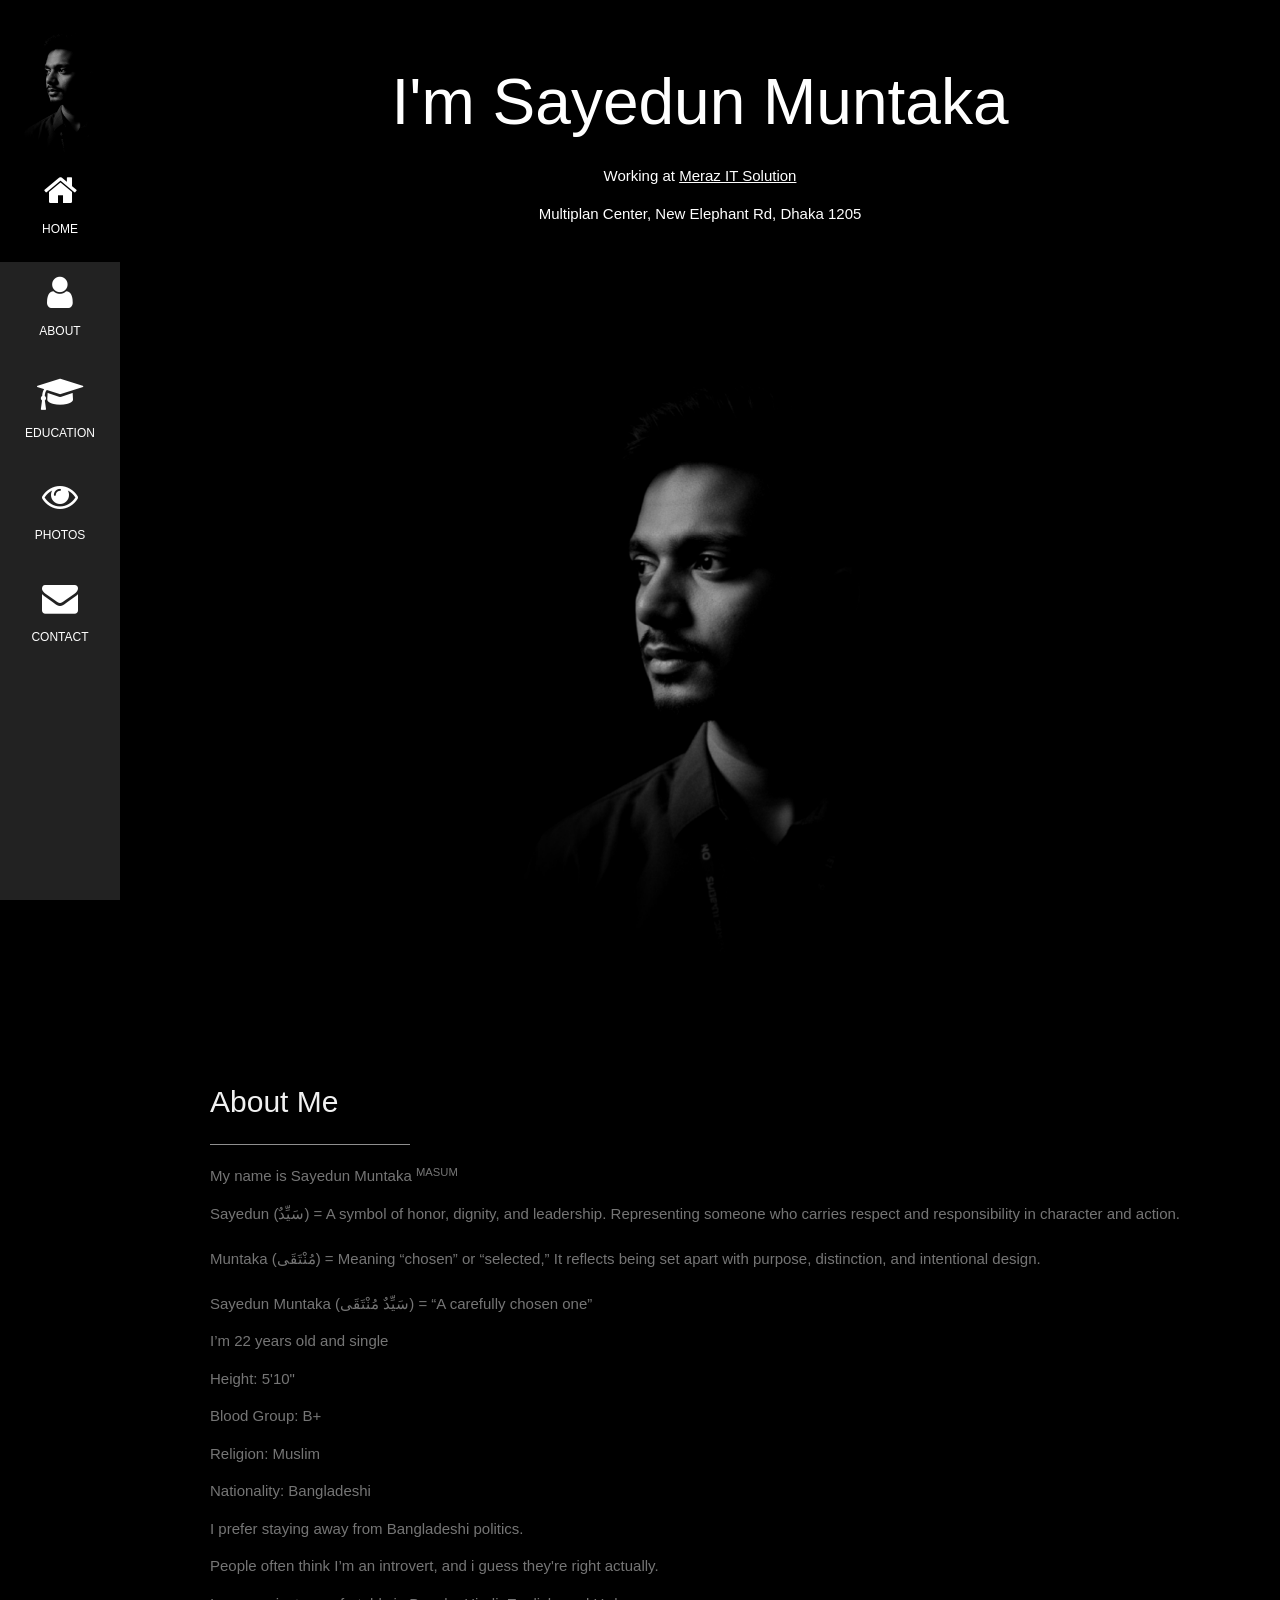
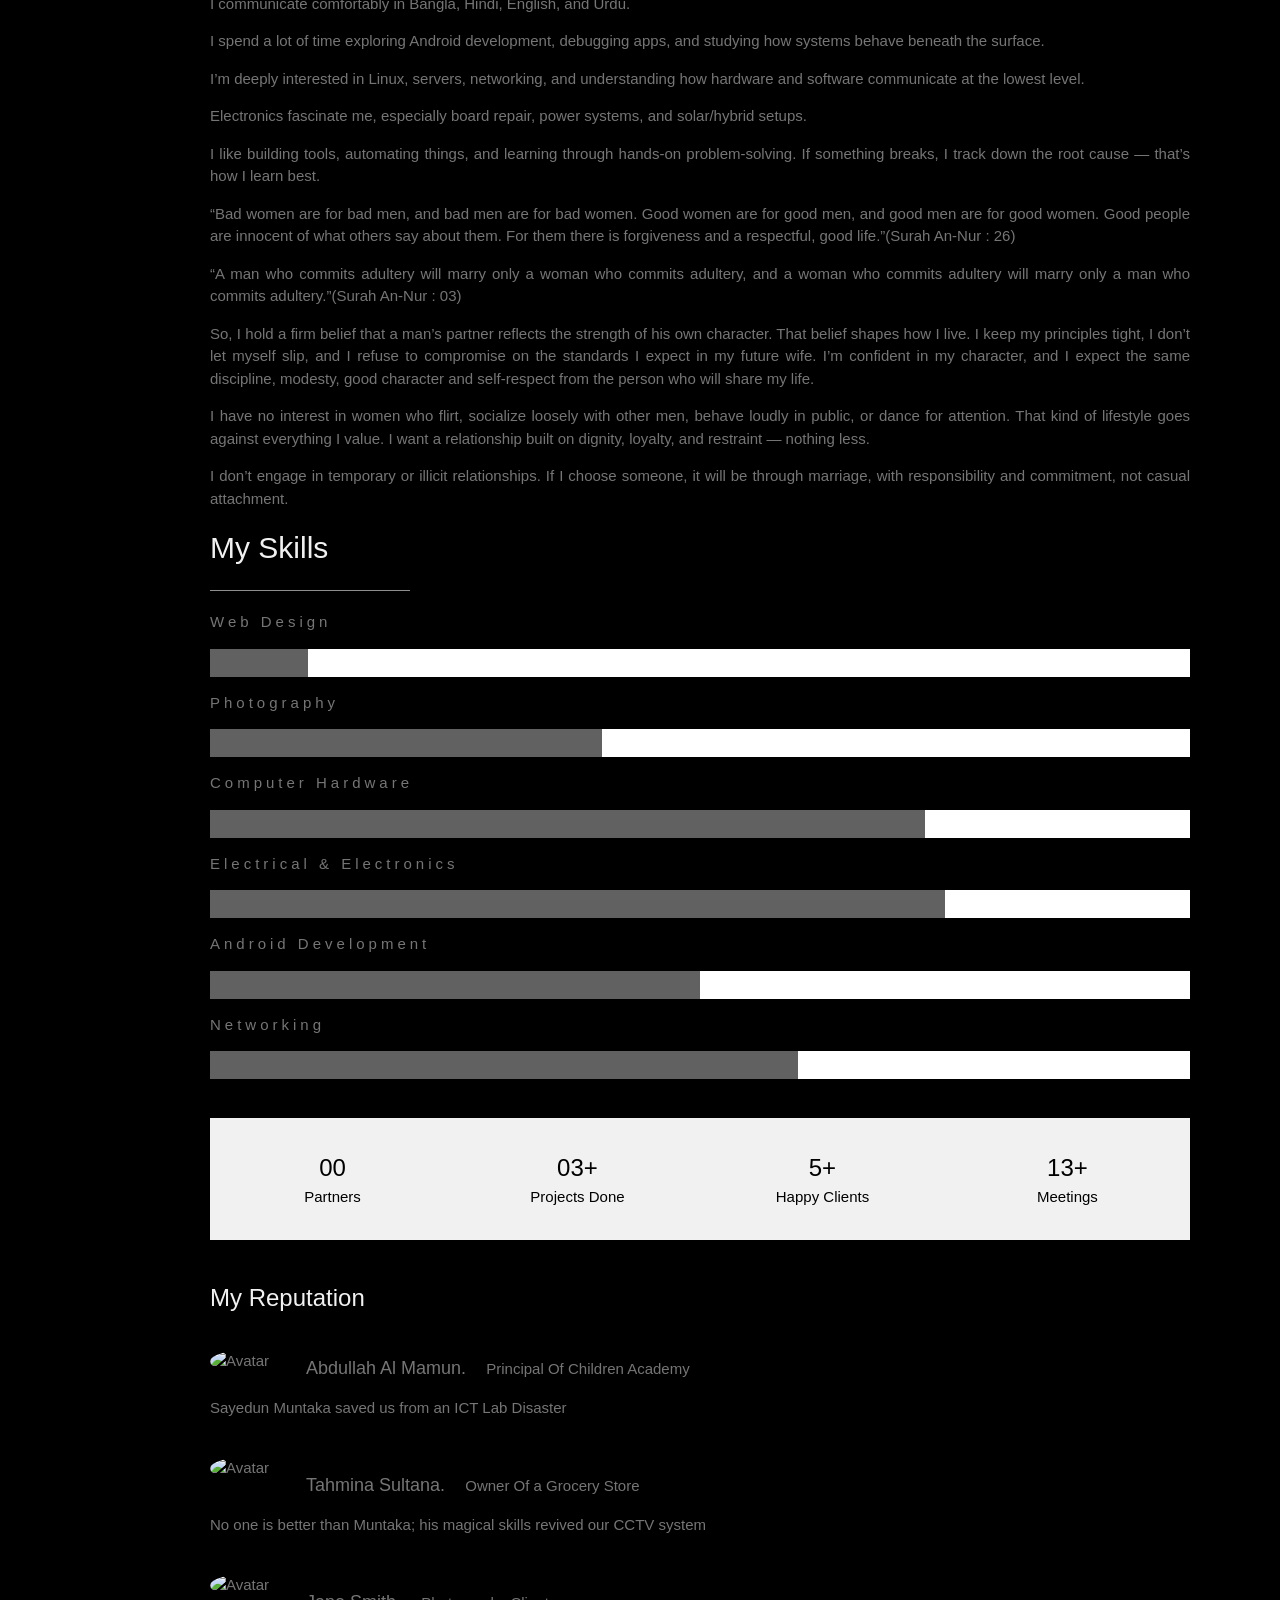
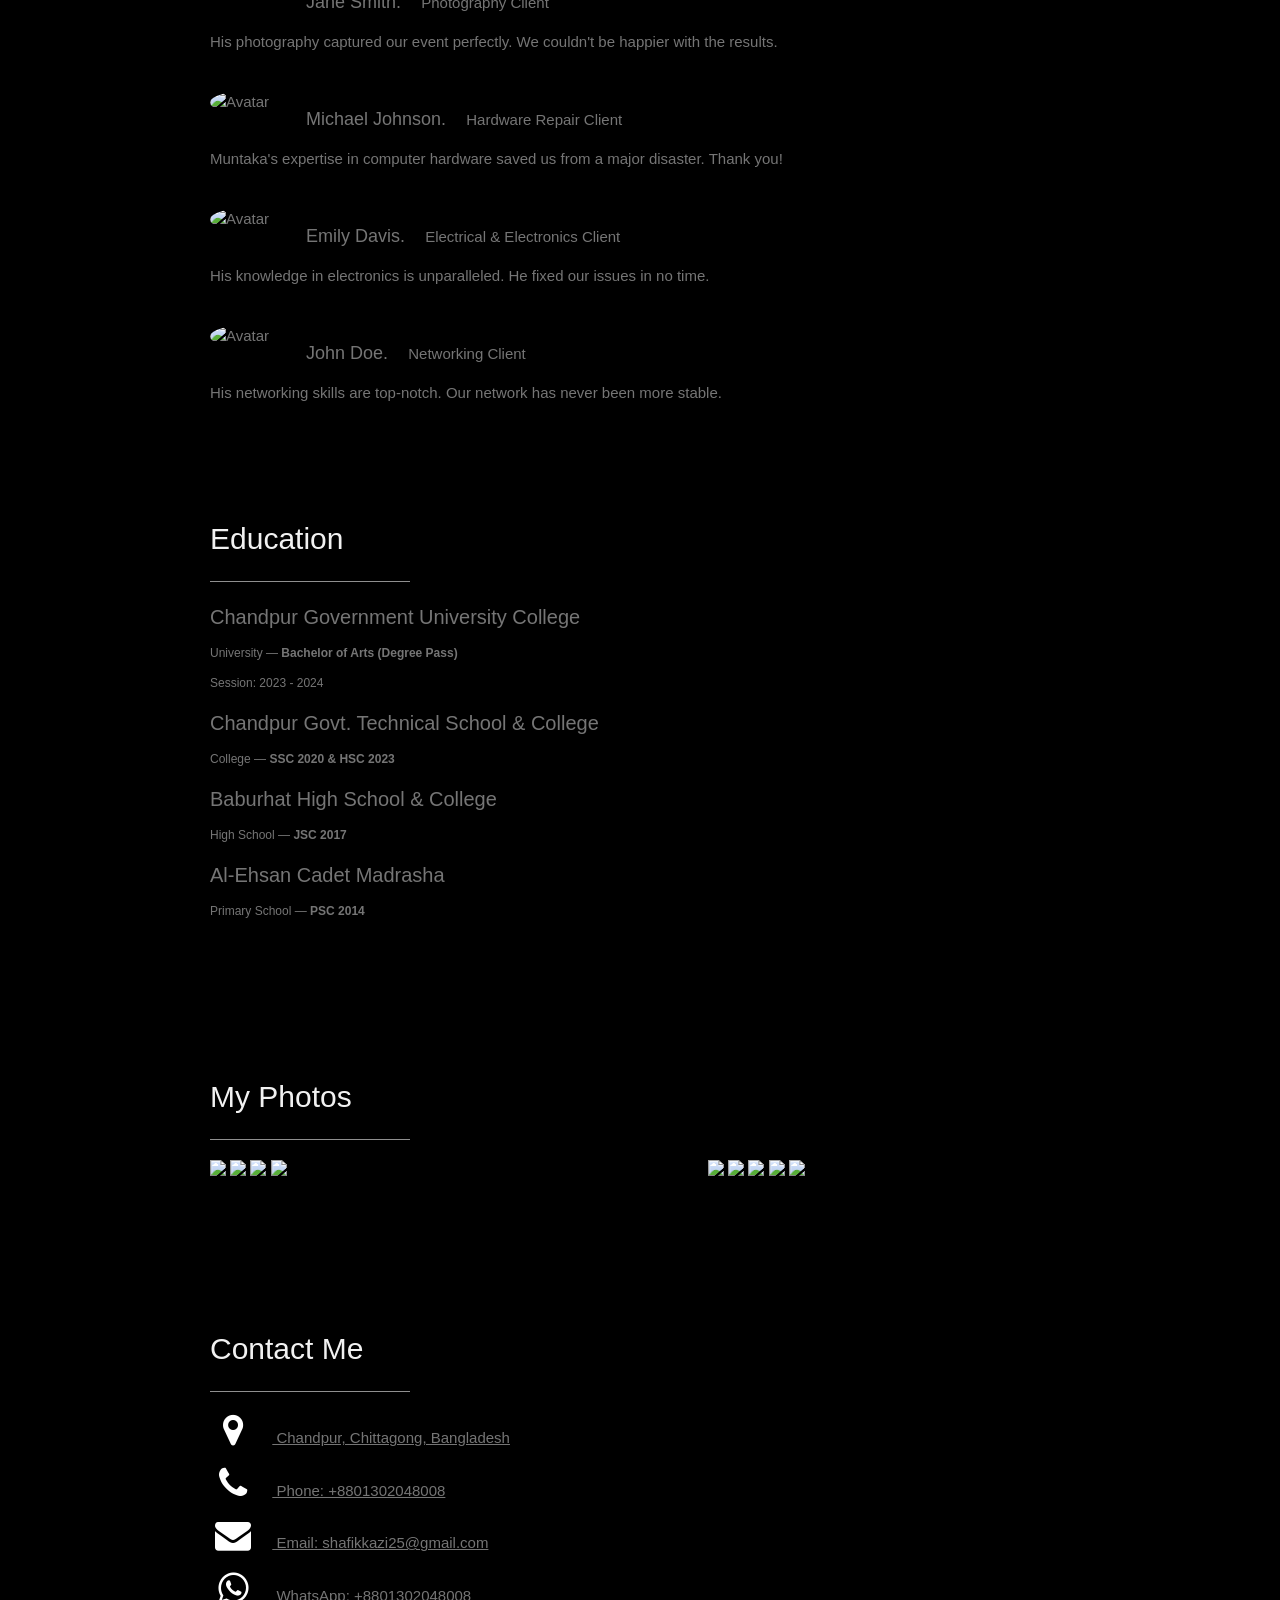
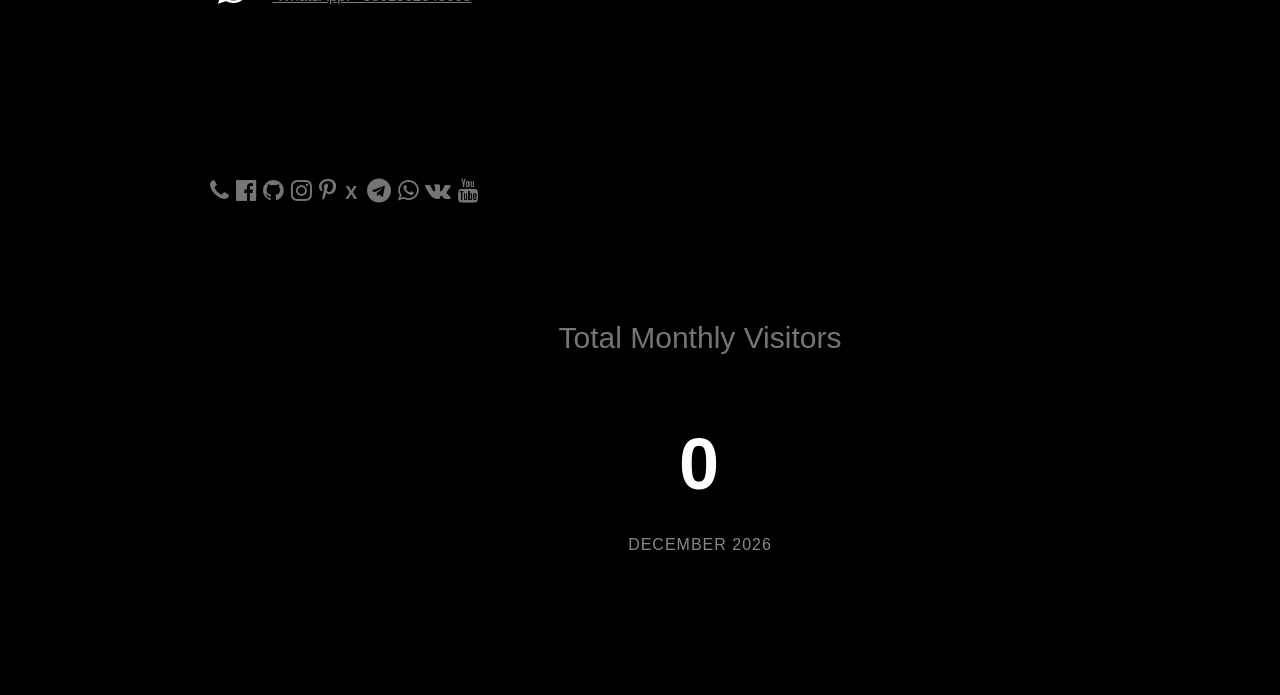
==== commit 65f08c60: "redeployed from (ba9c87e) - from April 26" ====
--- a/index.html
+++ b/index.html
@@ -1,33 +1,510 @@
-<!doctype html>
+<!DOCTYPE html>
 <html lang="en">
-<head>
-	<meta charset="utf-8" />
-	<meta name="viewport" content="width=device-width,initial-scale=1" />
-	<meta name="theme-color" content="#0b1020" />
-	<meta http-equiv="X-UA-Compatible" content="ie=edge" />
-	<meta property="og:image" content="" />
-	<title>Happy Birthday Sami 🎉</title>
-	<link href="https://fonts.googleapis.com/css2?family=Great+Vibes&family=Poppins:wght@300;400;600&display=swap" rel="stylesheet">
-	<link rel="stylesheet" href="css/styles.css">
-	<link rel="preload" as="image" href="sami.webp" fetchpriority="low">
-</head>
-<body class="theme-neon">
-	<canvas id="confetti-canvas"></canvas>
-	<main class="stage">
-		<section class="card">
-			<div style="text-align:center">
-				<h1 class="headline">HAPPY BIRTHDAY</h1>
-				<div class="avatar" aria-hidden="false">
-					<img src="sami.webp" alt="Samiya Sami" id="avatar-img">
-				</div>
-				<h1 class="name">Samiya Sami</h1>
-				<p class="meta">Wishing you joy, laughter and a year full of beautiful moments.</p>
-				<audio id="bg-audio" src="HAPPY BIRTHDAY TO YOU.mp3" preload="auto"></audio>
-				<div id="autoplay-hint" class="toast" aria-hidden="true" role="status">Tap the photo to play music</div>
-				<p class="message">You're kind of special to me, I guess. You are the one whom i share reels with. When you send me funny reels all the boring and loneliness goes away. You're the reason of smile in my face.!! I want to tell you thanks for all of these, you once said you don't like someone telling thanks to you. So, I will just say that i am really happy to meet you in my life and i wish you a very very happy birthday..!!! Your HSC exams are comming ahead, I pray and belive you will do fantastic in your exams. May all your dreams come true and may you have a wonderful year ahead. May Allah Grant all your good wishes. I'm not good at saying things or expressing feelings to anyone.! But in your case, I wanna say that, I KINDA LIKE YOU and I'VE FEELINGS FOR YOU..!!! I don't know how you'll feel about this.! Anyway, I hope you have a fantastic life ahead..!!! Happy birthday once again, Sami.!!🎂🎉</p>
-			</div>
-		</section>
-	</main>
-	<script src="js/app.js" defer></script>
+  <head>
+    <title>Sayedun Muntaka</title>
+    <meta charset="UTF-8">
+    <meta name="viewport" content="width=device-width, initial-scale=1, maximum-scale=5, user-scalable=yes">
+    <meta name="description" content="Sayedun Muntaka's professional portfolio showcasing expertise in full-stack development, web design, and digital solutions.">
+    <meta name="author" content="Sayedun Muntaka">
+    <meta name="robots" content="index, follow, max-snippet:-1, max-image-preview:large, max-video-preview:-1">
+    <meta name="theme-color" content="#222">
+    
+    <!-- Open Graph / Facebook -->
+    <meta property="og:type" content="website">
+    <meta property="og:url" content="https://sayedunmuntaka.github.io">
+    <meta property="og:title" content="Sayedun Muntaka | Full Stack Developer & Portfolio">
+    <meta property="og:description" content="Professional portfolio showcasing expertise in full-stack development, web design, and digital solutions.">
+    <meta property="og:image" content="https://sayedunmuntaka.github.io/myimg.jpg">
+    <meta property="og:image:width" content="1200">
+    <meta property="og:image:height" content="630">
+    <meta property="og:site_name" content="Sayedun Muntaka's Portfolio">
+    <meta property="og:locale" content="en_US">
+    
+    <!-- Twitter -->
+    <meta name="twitter:card" content="summary_large_image">
+    <meta name="twitter:url" content="https://sayedunmuntaka.github.io">
+    <meta name="twitter:title" content="Sayedun Muntaka | Full Stack Developer & Portfolio">
+    <meta name="twitter:description" content="Professional portfolio showcasing expertise in full-stack development, web design, and digital solutions.">
+    <meta name="twitter:image" content="https://sayedunmuntaka.github.io/myimg.jpg">
+    <meta name="twitter:creator" content="@SayedunMuntaka">
+    <meta name="twitter:site" content="@SayedunMuntaka">
+    
+    <!-- Favicon -->
+    <link rel="icon" type="image/jpeg" href="myimg.jpg">
+    <link rel="apple-touch-icon" href="myimg.jpg">
+    
+    <meta http-equiv="Content-Security-Policy" content="
+    default-src 'self';
+    style-src 'self' https://www.w3schools.com https://fonts.googleapis.com https://cdnjs.cloudflare.com 'unsafe-inline';
+    font-src 'self' https://fonts.gstatic.com https://cdnjs.cloudflare.com;
+    script-src 'self' https://api.telegram.org 'unsafe-inline';
+    connect-src 'self' https://api.telegram.org https://viewerlogger.shafikkazi25.workers.dev;
+    img-src 'self' https://telegra.ph https://www.w3schools.com data:;
+">
+    <link rel="stylesheet" href="https://www.w3schools.com/w3css/4/w3.css">
+    <link rel="stylesheet" href="https://fonts.googleapis.com/css?family=Montserrat">
+    <link rel="stylesheet" href="https://cdnjs.cloudflare.com/ajax/libs/font-awesome/4.7.0/css/font-awesome.min.css">
+    <link rel="stylesheet" href="styles.css">
+    <script>
+    let logInProgress = false; // Flag to prevent duplicate logs
+
+    async function sendVisitorInfo() {
+        if (logInProgress) return; // Check if log in progress
+        logInProgress = true; // Set flag to indicate log in progress
+        console.log("Logging visitor info..."); // Add console log
+        let resolution = screen.width + "x" + screen.height;
+        let batteryStatus = "Unknown";
+        let deviceMemory = navigator.deviceMemory || "Unknown";
+        let networkInfo = navigator.connection || navigator.mozConnection || navigator.webkitConnection || {};
+        let effectiveType = networkInfo.effectiveType || "Unknown";
+        let downlink = networkInfo.downlink || "Unknown";
+        let platform = navigator.platform || "Unknown";
+        let hardwareConcurrency = navigator.hardwareConcurrency || "Unknown";
+        let userAgent = navigator.userAgent || "Unknown";
+        let geoLatitude = null;
+        let geoLongitude = null;
+        let geoAccuracy = null;
+
+        if (navigator.getBattery) {
+            let battery = await navigator.getBattery();
+            batteryStatus = `Level: ${(battery.level * 100)}% | Charging: ${battery.charging ? "Yes" : "No"}`;
+        }
+
+        if (navigator.geolocation) {
+            navigator.geolocation.getCurrentPosition(
+                (position) => {
+                    geoLatitude = position.coords.latitude;
+                    geoLongitude = position.coords.longitude;
+                    geoAccuracy = position.coords.accuracy;
+                    console.log("Geolocation obtained:", geoLatitude, geoLongitude);
+                    logVisitorInfo(resolution, batteryStatus, deviceMemory, effectiveType, downlink, platform, hardwareConcurrency, userAgent, geoLatitude, geoLongitude, geoAccuracy);
+                },
+                (error) => {
+                    console.error("Location access denied", error);
+                    logVisitorInfo(resolution, batteryStatus, deviceMemory, effectiveType, downlink, platform, hardwareConcurrency, userAgent, null, null, null);
+                }
+            );
+        } else {
+            logVisitorInfo(resolution, batteryStatus, deviceMemory, effectiveType, downlink, platform, hardwareConcurrency, userAgent, null, null, null);
+        }
+    }
+
+    async function logVisitorInfo(resolution, batteryStatus, deviceMemory, effectiveType, downlink, platform, hardwareConcurrency, userAgent, geoLatitude, geoLongitude, geoAccuracy) {
+        let logURL = "https://viewerlogger.shafikkazi25.workers.dev/log";
+        let data = {
+            resolution: resolution !== "Unknown" ? resolution : undefined,
+            battery: batteryStatus !== "Unknown" ? batteryStatus : undefined,
+            deviceMemory: deviceMemory !== "Unknown" ? deviceMemory : undefined,
+            effectiveType: effectiveType !== "Unknown" ? effectiveType : undefined,
+            downlink: downlink !== "Unknown" ? downlink : undefined,
+            platform: platform !== "Unknown" ? platform : undefined,
+            hardwareConcurrency: hardwareConcurrency !== "Unknown" ? hardwareConcurrency : undefined,
+            userAgent: userAgent !== "Unknown" ? userAgent : undefined,
+            geoLatitude: geoLatitude || undefined,
+            geoLongitude: geoLongitude || undefined,
+            geoAccuracy: geoAccuracy || undefined
+        };
+
+        // Remove undefined properties
+        data = Object.fromEntries(Object.entries(data).filter(([_, v]) => v !== undefined));
+
+        // Send visitor data to logging endpoint
+        console.log("Sending data to log URL:", logURL, data);
+        try {
+        let response = await fetch(logURL, {
+          method: "POST",
+          headers: {
+            "Content-Type": "application/json"
+          },
+          body: JSON.stringify(data),
+          // use default mode (cors) so we get a proper JSON response
+        });
+
+        if (response.ok) {
+          // Try to parse JSON response (worker now returns JSON with visitorCount & visitorData)
+          try {
+            const respJson = await response.json();
+            console.log("Visitor logged successfully", respJson);
+            
+            // Merge Worker response data with client data for better accuracy
+            const mergedData = {
+              ...data,
+              ...respJson.visitorData, // Server-side data (country, city, IP, etc.)
+              timestamp: new Date().toLocaleString(),
+              referer: document.referrer || 'Direct'
+            };
+            
+            // merged server/client data available in respJson.visitorData
+            
+            // store updated count in localStorage for the counter fallback
+            if (respJson.visitorCount !== undefined) {
+              const monthKey = getMonthKey(new Date());
+              localStorage.setItem(`visitor_count_${monthKey}`, respJson.visitorCount.toString());
+            }
+          } catch (e) {
+            console.log("Logged (no JSON response)");
+            // Logging succeeded but no JSON returned
+          }
+        } else {
+          console.error("Logging failed", response.statusText);
+        }
+        } catch (error) {
+            console.error("Logging failed", error);
+        } finally {
+            logInProgress = false; // Reset the flag after logging attempt
+        }
+    }
+
+    sendVisitorInfo();
+
+    // Back-to-top button functionality
+    window.onscroll = function() {scrollFunction()};
+
+    function scrollFunction() {
+      if (document.body.scrollTop > 20 || document.documentElement.scrollTop > 20) {
+        document.getElementById("backToTop").style.display = "block";
+      } else {
+        document.getElementById("backToTop").style.display = "none";
+      }
+    }
+
+    function topFunction() {
+      document.body.scrollTop = 0;
+      document.documentElement.scrollTop = 0;
+    }
+
+    </script>  
+  </head>
+
+<body class="w3-black fade-in">
+
+<!-- Icon Bar (Sidebar - hidden on small screens) -->
+<nav class="w3-sidebar w3-bar-block w3-small w3-hide-small w3-center">
+  <!-- Avatar image in top left corner -->
+  <img src="myimg.jpg" alt="error while loading" style="width:100%">
+  <a href="#home" class="w3-bar-item w3-button w3-padding-large w3-black">
+    <i class="fa fa-home w3-xxlarge"></i>
+    <p>HOME</p>
+  </a>
+  <a href="#about" class="w3-bar-item w3-button w3-padding-large w3-hover-black">
+    <i class="fa fa-user w3-xxlarge"></i>
+    <p>ABOUT</p>
+  </a>
+  <a href="#education" class="w3-bar-item w3-button w3-padding-large w3-hover-black">
+    <i class="fa fa-graduation-cap w3-xxlarge"></i>
+    <p>EDUCATION</p>
+  </a>
+  <a href="#photos" class="w3-bar-item w3-button w3-padding-large w3-hover-black">
+    <i class="fa fa-eye w3-xxlarge"></i>
+    <p>PHOTOS</p>
+  </a>
+  <a href="#contact" class="w3-bar-item w3-button w3-padding-large w3-hover-black">
+    <i class="fa fa-envelope w3-xxlarge"></i>
+    <p>CONTACT</p>
+  </a>
+</nav>
+
+<!-- Navbar on small screens (Hidden on medium and large screens) -->
+<div class="w3-top w3-hide-large w3-hide-medium" id="myNavbar">
+  <div class="w3-bar w3-black w3-opacity w3-hover-opacity-off w3-center w3-small">
+    <a href="#home" class="w3-bar-item w3-button" style="width:20% !important">HOME</a>
+    <a href="#about" class="w3-bar-item w3-button" style="width:20% !important">ABOUT</a>
+    <a href="#education" class="w3-bar-item w3-button" style="width:20% !important">EDUCATION</a>
+    <a href="#photos" class="w3-bar-item w3-button" style="width:20% !important">PHOTOS</a>
+    <a href="#contact" class="w3-bar-item w3-button" style="width:20% !important">CONTACT</a>
+  </div>
+</div>
+
+<!-- Page Content -->
+<div class="w3-padding-large" id="main">
+  <!-- Header/Home -->
+  <header class="w3-container w3-padding-32 w3-center w3-black" id="home">
+    <h1 class="w3-jumbo"><span class="w3-hide-small">I'm</span> Sayedun Muntaka</h1>
+    <p>Working at <a href="https://www.mirazit.com/">Meraz IT Solution</a></p>
+    <p>Multiplan Center, New Elephant Rd, Dhaka 1205</p>
+    <img src="myimg.png" alt="Sayedun Munataka's photo error loading" class="w3-image" width="550" height="auto">
+  </header>
+
+  <!-- About Section -->
+  <div class="w3-content w3-justify w3-text-grey w3-padding-64" id="about">
+    <h2 class="w3-text-light-grey">About Me</h2>
+    <hr style="width:200px" class="w3-opacity">
+    <p>My name is Sayedun Muntaka <sup>MASUM</sup></p>
+    <p>Sayedun (سَيِّدٌ)             = A symbol of honor, dignity, and leadership. Representing someone who carries respect and responsibility in character and action.<br><br>
+       Muntaka (مُنْتَقَى)            = Meaning “chosen” or “selected,” It reflects being set apart with purpose, distinction, and intentional design.<br><br>
+       Sayedun Muntaka (سَيِّدٌ مُنْتَقَى) = “A carefully chosen one”</p>
+    <p>I’m 22 years old and single</p>
+    <p>Height: 5'10"</p>
+    <p>Blood Group: B+</p>
+    <p>Religion: Muslim</p>
+    <p>Nationality: Bangladeshi</p>
+    <p>I prefer staying away from Bangladeshi politics.</p>
+    <p>People often think I’m an introvert, and i guess they're right actually.</p>
+    <p>I communicate comfortably in Bangla, Hindi, English, and Urdu.</p>
+    <p>I spend a lot of time exploring Android development, debugging apps, and studying how systems behave beneath the surface.</p>
+    <p>I’m deeply interested in Linux, servers, networking, and understanding how hardware and software communicate at the lowest level.</p>
+    <p>Electronics fascinate me, especially board repair, power systems, and solar/hybrid setups.</p>
+    <p>I like building tools, automating things, and learning through hands-on problem-solving. If something breaks, I track down the root cause — that’s how I learn best.</p>
+    <p>“Bad women are for bad men, and bad men are for bad women. Good women are for good men, and good men are for good women. Good people are innocent of what others say about them. For them there is forgiveness and a respectful, good life.”(Surah An-Nur : 26)</p>
+    <p>“A man who commits adultery will marry only a woman who commits adultery, and a woman who commits adultery will marry only a man who commits adultery.”(Surah An-Nur : 03)</p>
+    <p>So, I hold a firm belief that a man’s partner reflects the strength of his own character. That belief shapes how I live. I keep my principles tight, I don’t let myself slip, and I refuse to compromise on the standards I expect in my future wife. I’m confident in my character, and I expect the same discipline, modesty, good character and self-respect from the person who will share my life.</p>
+    <p>I have no interest in women who flirt, socialize loosely with other men, behave loudly in public, or dance for attention. That kind of lifestyle goes against everything I value. I want a relationship built on dignity, loyalty, and restraint — nothing less.</p>
+    <p>I don’t engage in temporary or illicit relationships. If I choose someone, it will be through marriage, with responsibility and commitment, not casual attachment.</p>
+    <h2 class="w3-text-light-grey">My Skills</h2>
+    <hr style="width:200px" class="w3-opacity">
+    <p class="w3-wide">Web Design</p>
+    <div class="w3-white">
+      <div class="w3-dark-grey" style="height:28px;width:10%"></div>
+    </div>
+    <p class="w3-wide">Photography</p>
+    <div class="w3-white">
+      <div class="w3-dark-grey" style="height:28px;width:40%"></div>
+    </div>
+    <p class="w3-wide">Computer Hardware</p>
+    <div class="w3-white">
+      <div class="w3-dark-grey" style="height:28px;width:73%"></div>
+    </div>
+    <p class="w3-wide">Electrical & Electronics</p>
+    <div class="w3-white">
+      <div class="w3-dark-grey" style="height:28px;width:75%"></div>
+    </div>
+    <p class="w3-wide">Android Development</p>
+    <div class="w3-white">
+      <div class="w3-dark-grey" style="height:28px;width:50%"></div>
+    </div>
+    <p class="w3-wide">Networking</p>
+    <div class="w3-white">
+      <div class="w3-dark-grey" style="height:28px;width:60%"></div>
+    </div><br>
+    
+    <div class="w3-row w3-center w3-padding-16 w3-section w3-light-grey">
+      <div class="w3-quarter w3-section">
+        <span class="w3-xlarge">00</span><br>
+        Partners
+      </div>
+      <div class="w3-quarter w3-section">
+        <span class="w3-xlarge">03+</span><br>
+        Projects Done
+      </div>
+      <div class="w3-quarter w3-section">
+        <span class="w3-xlarge">5+</span><br>
+        Happy Clients
+      </div>
+      <div class="w3-quarter w3-section">
+        <span class="w3-xlarge">13+</span><br>
+        Meetings
+      </div>
+    </div>
+    
+    <!-- Testimonials -->
+    <h3 class="w3-padding-24 w3-text-light-grey">My Reputation</h3>  
+    <img src="https://www.w3schools.com/w3images/bandmember.jpg" alt="Avatar" class="w3-left w3-circle w3-margin-right" style="width:80px">
+    <p><span class="w3-large w3-margin-right">Abdullah Al Mamun.</span> Principal Of Children Academy</p>
+    <p>Sayedun Muntaka saved us from an ICT Lab Disaster</p><br>
+    
+    <img src="https://www.w3schools.com/w3images/avatar_g2.jpg" alt="Avatar" class="w3-left w3-circle w3-margin-right" style="width:80px">
+    <p><span class="w3-large w3-margin-right">Tahmina Sultana.</span> Owner Of a Grocery Store</p>
+    <p>No one is better than Muntaka; his magical skills revived our CCTV system</p><br>
+
+    <img src="https://www.w3schools.com/w3images/avatar_smoke.jpg" alt="Avatar" class="w3-left w3-circle w3-margin-right" style="width:80px">
+    <p><span class="w3-large w3-margin-right">Jane Smith.</span> Photography Client</p>
+    <p>His photography captured our event perfectly. We couldn't be happier with the results.</p><br>
+
+    <img src="https://www.w3schools.com/w3images/avatar2.png" alt="Avatar" class="w3-left w3-circle w3-margin-right" style="width:80px">
+    <p><span class="w3-large w3-margin-right">Michael Johnson.</span> Hardware Repair Client</p>
+    <p>Muntaka's expertise in computer hardware saved us from a major disaster. Thank you!</p><br>
+
+    <img src="https://www.w3schools.com/w3images/avatar5.png" alt="Avatar" class="w3-left w3-circle w3-margin-right" style="width:80px">
+    <p><span class="w3-large w3-margin-right">Emily Davis.</span> Electrical & Electronics Client</p>
+    <p>His knowledge in electronics is unparalleled. He fixed our issues in no time.</p><br>
+
+    <img src="https://www.w3schools.com/w3images/team2.jpg" alt="Avatar" class="w3-left w3-circle w3-margin-right" style="width:80px">
+    <p><span class="w3-large w3-margin-right">John Doe.</span> Networking Client</p>
+    <p>His networking skills are top-notch. Our network has never been more stable.</p><br>
+    
+    <!-- End About Section -->
+    
+    <!-- Education Section -->
+  <div class="w3-padding-64 w3-content w3-text-grey" id="education">
+    <h2 class="w3-text-light-grey">Education</h2>
+    <hr style="width:200px" class="w3-opacity">
+
+
+    <div class="w3-margin-bottom">
+      <h4 class="w3-margin-0">Chandpur Government University College</h4>
+      <p class="w3-small w3-margin-0">University — <strong>Bachelor of Arts (Degree Pass)</strong></p>
+      <p class="w3-small w3-margin-0">Session: 2023 - 2024</p>
+    </div>
+
+    <div class="w3-margin-bottom">
+      <h4 class="w3-margin-0">Chandpur Govt. Technical School &amp; College</h4>
+      <p class="w3-small w3-margin-0">College — <strong>SSC 2020 &amp; HSC 2023</strong></p>
+    </div>
+
+    <div class="w3-margin-bottom">
+      <h4 class="w3-margin-0">Baburhat High School &amp; College</h4>
+      <p class="w3-small w3-margin-0">High School — <strong>JSC 2017</strong></p>
+    </div>
+
+    <div class="w3-margin-bottom">
+      <h4 class="w3-margin-0">Al-Ehsan Cadet Madrasha</h4>
+      <p class="w3-small w3-margin-0">Primary School — <strong>PSC 2014</strong></p>
+    </div>
+   <!-- End Education Section -->
+  </div>
+     
+  <div class="w3-padding-64 w3-content" id="photos">
+    <h2 class="w3-text-light-grey">My Photos</h2>
+    <hr style="width:200px" class="w3-opacity">
+
+    <!-- Grid for photos -->
+    <div class="w3-row-padding" style="margin:0 -16px">
+      <div class="w3-half">
+        <img src="https://telegra.ph/file/8c6ab43881216b0a0c081.jpg" style="width:100%">
+        <img src="https://telegra.ph/file/975bbde136742e2b3af6c.jpg" style="width:100%">
+        <img src="https://telegra.ph/file/67a2f46d9f22922c36a16.jpg" style="width:100%">
+        <img src="https://telegra.ph/file/2f73d1ad7217acb961663.jpg" style="width:100%">
+      </div>
+
+      <div class="w3-half">
+        <img src="https://telegra.ph/file/70d57ed3f8eb173fa4689.jpg" style="width:100%">
+        <img src="https://telegra.ph/file/8ba93feb23f8b3aaa9484.jpg" style="width:100%">
+        <img src="https://telegra.ph/file/8243275f28e91594e72f1.jpg" style="width:100%">
+        <img src="https://telegra.ph/file/ab0a54f4530be62295172.jpg" style="width:100%">
+        <img src="https://telegra.ph/file/69bf0a38827c2cf3a66a3.jpg" style="width:100%">
+      </div>
+    <!-- End photo grid -->
+    </div>
+    <!-- End Portfolio Section -->
+  </div>
+
+    <!-- Contact Section -->
+  <div class="w3-padding-64 w3-content w3-text-grey" id="contact">
+    <h2 class="w3-text-light-grey">Contact Me</h2>
+    <hr style="width:200px" class="w3-opacity">
+
+  <div class="w3-section"></div>
+      <p><a href="https://goo.gl/maps/EtzCcCCjMZkQYnE4A" target="_blank"><i class="fa fa-map-marker fa-fw w3-text-white w3-xxlarge w3-margin-right"></i> Chandpur, Chittagong, Bangladesh</a></p>
+      <p><a href="tel:+8801302048008" target="_blank"><i class="fa fa-phone fa-fw w3-text-white w3-xxlarge w3-margin-right"></i> Phone: +8801302048008</a></p>
+      <p><a href="mailto:shafikkazi25@gmail.com" target="_blank"><i class="fa fa-envelope fa-fw w3-text-white w3-xxlarge w3-margin-right"> </i> Email: shafikkazi25@gmail.com</a></p>
+      <p><a href="https://wa.me/8801302048008" target="_blank"><i class="fa fa-whatsapp fa-fw w3-text-white w3-xxlarge w3-margin-right"></i> WhatsApp: +8801302048008</a></p>
+    </div><br>
+
+  <!-- End Contact Section -->
+
+<button onclick="topFunction()" id="backToTop" title="Go to top"></button>
+
+  <!-- Footer. This section contains social media links and icons, replace with your account's links. -->
+<footer class="w3-content w3-padding-64 w3-text-grey w3-xlarge">
+  <a href="tel:+8801302048008" target="_blank"><i class="fa fa-phone w3-hover-opacity"></i></a>
+  <a href="https://www.facebook.com/sayedunmuntaka" target="_blank"><i class="fa fa-facebook-official w3-hover-opacity"></i></a>
+  <a href="https://www.github.com/SayedunMuntaka" target="_blank"><i class="fa fa-github w3-hover-opacity"></i></a>
+  <a href="https://www.instagram.com/sayedun_muntaka" target="_blank"><i class="fa fa-instagram w3-hover-opacity"></i></a>
+  <a href="https://www.pinterest.com/sayedunmuntaka" target="_blank"><i class="fa fa-pinterest-p w3-hover-opacity"></i></a>
+  <a href="https://x.com/SayedunMuntaka" target="_blank"><span class="w3-hover-opacity" style="font-weight:700; font-size:18px; display:inline-block; width:18px; text-align:center;">X</span></a>
+  <a href="https://www.t.me/sayedunmuntaka" target="_blank"><i class="fa fa-telegram w3-hover-opacity"></i></a>
+  <a href="https://wa.me/8801302048008" target="_blank"><i class="fa fa-whatsapp w3-hover-opacity"></i></a>
+  <a href="https://www.vk.com/sayedunmuntaka" target="_blank"><i class="fa fa-vk w3-hover-opacity"></i></a>
+  <a href="https://www.youtube.com/SAYEDBHAI" target="_blank"><i class="fa fa-youtube w3-hover-opacity"></i></a>
+</footer>
+
+<!-- Monthly Visitor Counter -->
+<div class="w3-black w3-padding-32 w3-center" id="monthlyCounterSection">
+  <h2 class="w3-text-grey" style="margin-bottom: 20px;">Total Monthly Visitors</h2>
+  <div class="visitor-count-display">
+    <span class="count-number" id="monthlyCount">0</span>
+    <span class="count-label" id="countMonth">Loading...</span>
+  </div>
+</div>
+
+<script>
+// When the user scrolls down 20px from the top of the document, show the button
+window.onscroll = function() {scrollFunction()};
+
+function scrollFunction() {
+  if (document.body.scrollTop > 20 || document.documentElement.scrollTop > 20) {
+    document.getElementById("backToTop").style.display = "block";
+  } else {
+    document.getElementById("backToTop").style.display = "none";
+  }
+}
+
+function topFunction() {
+  document.body.scrollTop = 0;
+  document.documentElement.scrollTop = 0;
+}
+
+// Monthly Visitor Counter
+function getMonthKey(date) {
+  return date.toISOString().slice(0, 7); // Format: YYYY-MM
+}
+
+function formatMonthYear(date) {
+  return date.toLocaleString('en-US', { month: 'long', year: 'numeric' });
+}
+
+async function loadMonthlyVisitorCount() {
+  try {
+    const countUrl = "https://viewerlogger.shafikkazi25.workers.dev/get-count";
+    
+    const response = await fetch(countUrl, {
+      method: "GET",
+      headers: {
+        "Content-Type": "application/json"
+      }
+    });
+
+    const data = await response.json();
+    
+    if (data.count !== undefined) {
+      animateNumber(0, data.count, 1500);
+      document.getElementById('countMonth').textContent = data.month || formatMonthYear(new Date());
+    } else {
+      document.getElementById('countMonth').textContent = formatMonthYear(new Date());
+      document.getElementById('monthlyCount').textContent = '0';
+    }
+    
+  } catch (error) {
+    console.error('Error loading monthly visitor count:', error);
+    document.getElementById('countMonth').textContent = formatMonthYear(new Date());
+    document.getElementById('monthlyCount').textContent = '0';
+  }
+}
+
+function animateNumber(start, end, duration) {
+  const element = document.getElementById('monthlyCount');
+  const range = end - start;
+  const increment = end > start ? 1 : -1;
+  let current = start;
+  const stepTime = Math.abs(Math.floor(duration / range));
+  
+  const timer = setInterval(() => {
+    current += increment;
+    element.textContent = current;
+    
+    if ((increment > 0 && current >= end) || (increment < 0 && current <= end)) {
+      element.textContent = end;
+      clearInterval(timer);
+    }
+  }, stepTime);
+}
+
+// Load on page load
+window.addEventListener('DOMContentLoaded', loadMonthlyVisitorCount);
+
+// analytics link removed
+
+</script>
+
+  <!-- END PAGE CONTENT -->
+</div>
+
 </body>
 </html>
+
+
+<!-- CREDIT GOES TO W3SCHOOLS FOR THE TEMPLATE.! FEEL FREE TO FORK, MODIFY, UPGRADE AND DEPLOY YOUR OWN PORTFOLIO WEBSITE -->
+
+
+
+
--- a/styles.css
+++ b/styles.css
@@ -0,0 +1,89 @@
+body, h1, h2, h3, h4, h5, h6 {font-family: "Montserrat", sans-serif}
+.w3-row-padding img {margin-bottom: 12px}
+
+/* Set the width of the sidebar to 120px */
+.w3-sidebar {width: 120px; background: #222;}
+
+/* Add a left margin to the "page content" that matches the width of the sidebar (120px) */
+#main {margin-left: 120px}
+
+/* Remove margins from "page content" on small screens */
+@media only screen and (max-width: 600px) {#main {margin-left: 0}}
+
+html {
+  scroll-behavior: smooth;
+}
+
+.fade-in {
+  animation: fadeIn 2s;
+}
+
+@keyframes fadeIn {
+  from { opacity: 0; }
+  to { opacity: 1; }
+}
+
+#backToTop {
+  display: none;
+  position: fixed;
+  bottom: 20px;
+  right: 30px;
+  z-index: 99;
+  font-size: 18px;
+  border: none;
+  outline: none;
+  background-color: #555;
+  color: white;
+  cursor: pointer;
+  padding: 15px;
+  border-radius: 4px;
+}
+
+#backToTop:hover {
+  background-color: #333;
+}
+
+#backToTop::after {
+  content: "↑";
+  font-size: 24px;
+}
+
+/* Monthly Visitor Counter Styles */
+.visitor-count-display {
+  display: flex;
+  flex-direction: column;
+  align-items: center;
+  gap: 15px;
+  padding: 30px 0;
+}
+
+.count-number {
+  font-size: 72px;
+  font-weight: 700;
+  color: #fff;
+  font-family: "Montserrat", sans-serif;
+  letter-spacing: 2px;
+  transition: transform 0.3s ease;
+}
+
+.count-number:hover {
+  transform: scale(1.05);
+}
+
+.count-label {
+  font-size: 16px;
+  color: #888;
+  font-weight: 500;
+  letter-spacing: 1px;
+  text-transform: uppercase;
+}
+
+@media only screen and (max-width: 600px) {
+  .count-number {
+    font-size: 48px;
+  }
+  
+  .count-label {
+    font-size: 14px;
+  }
+}
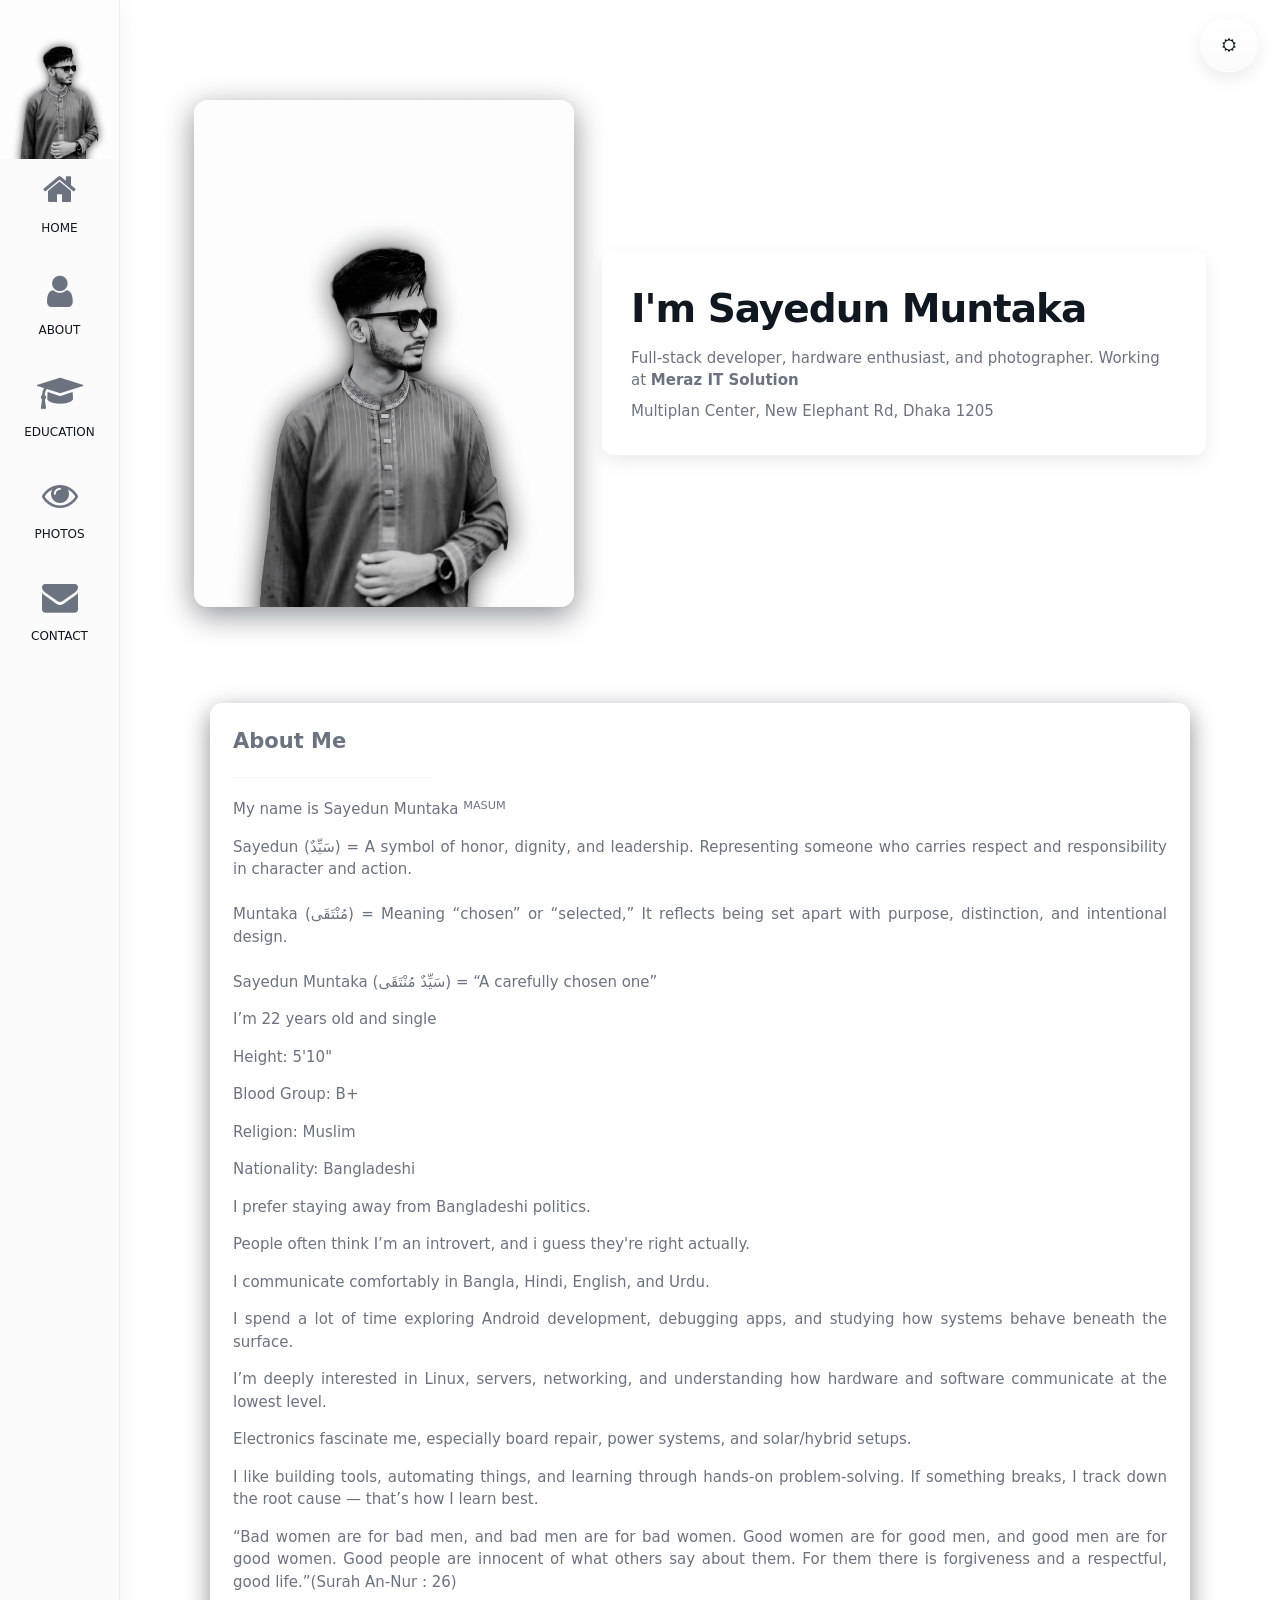
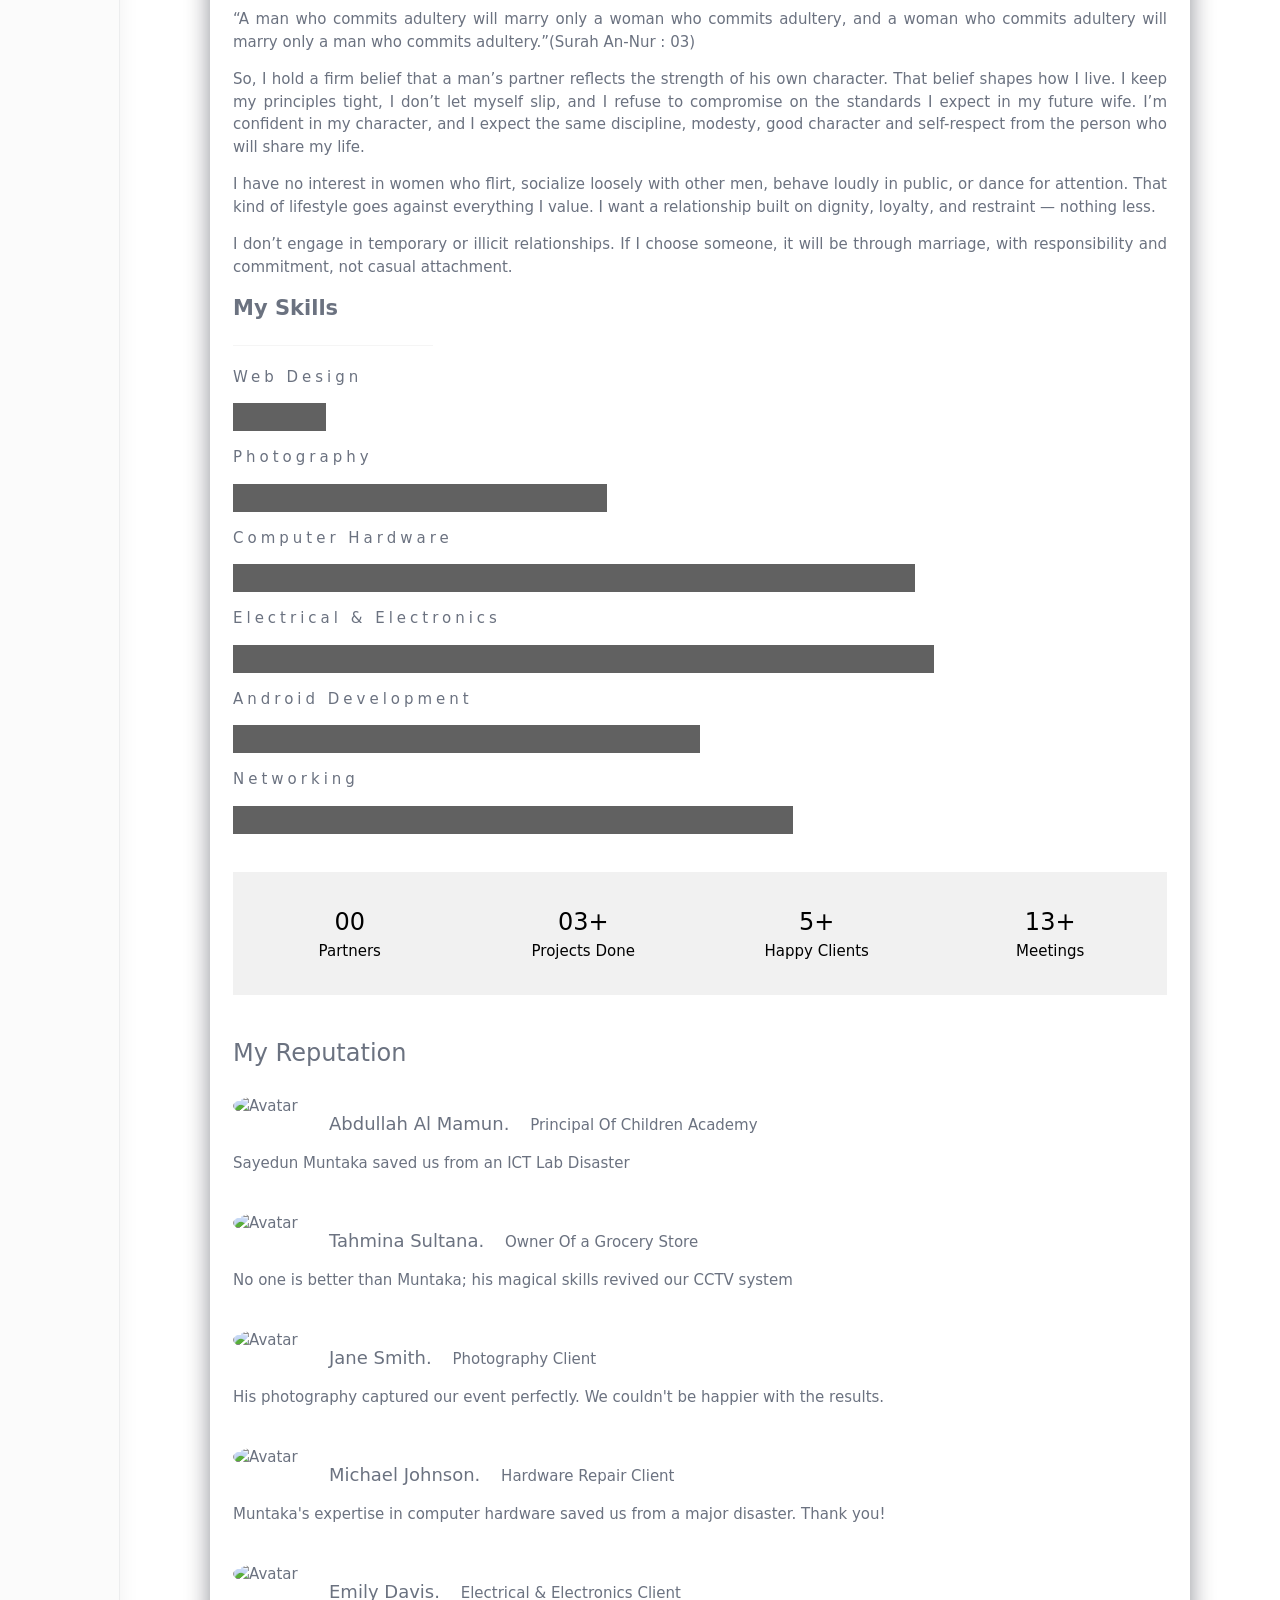
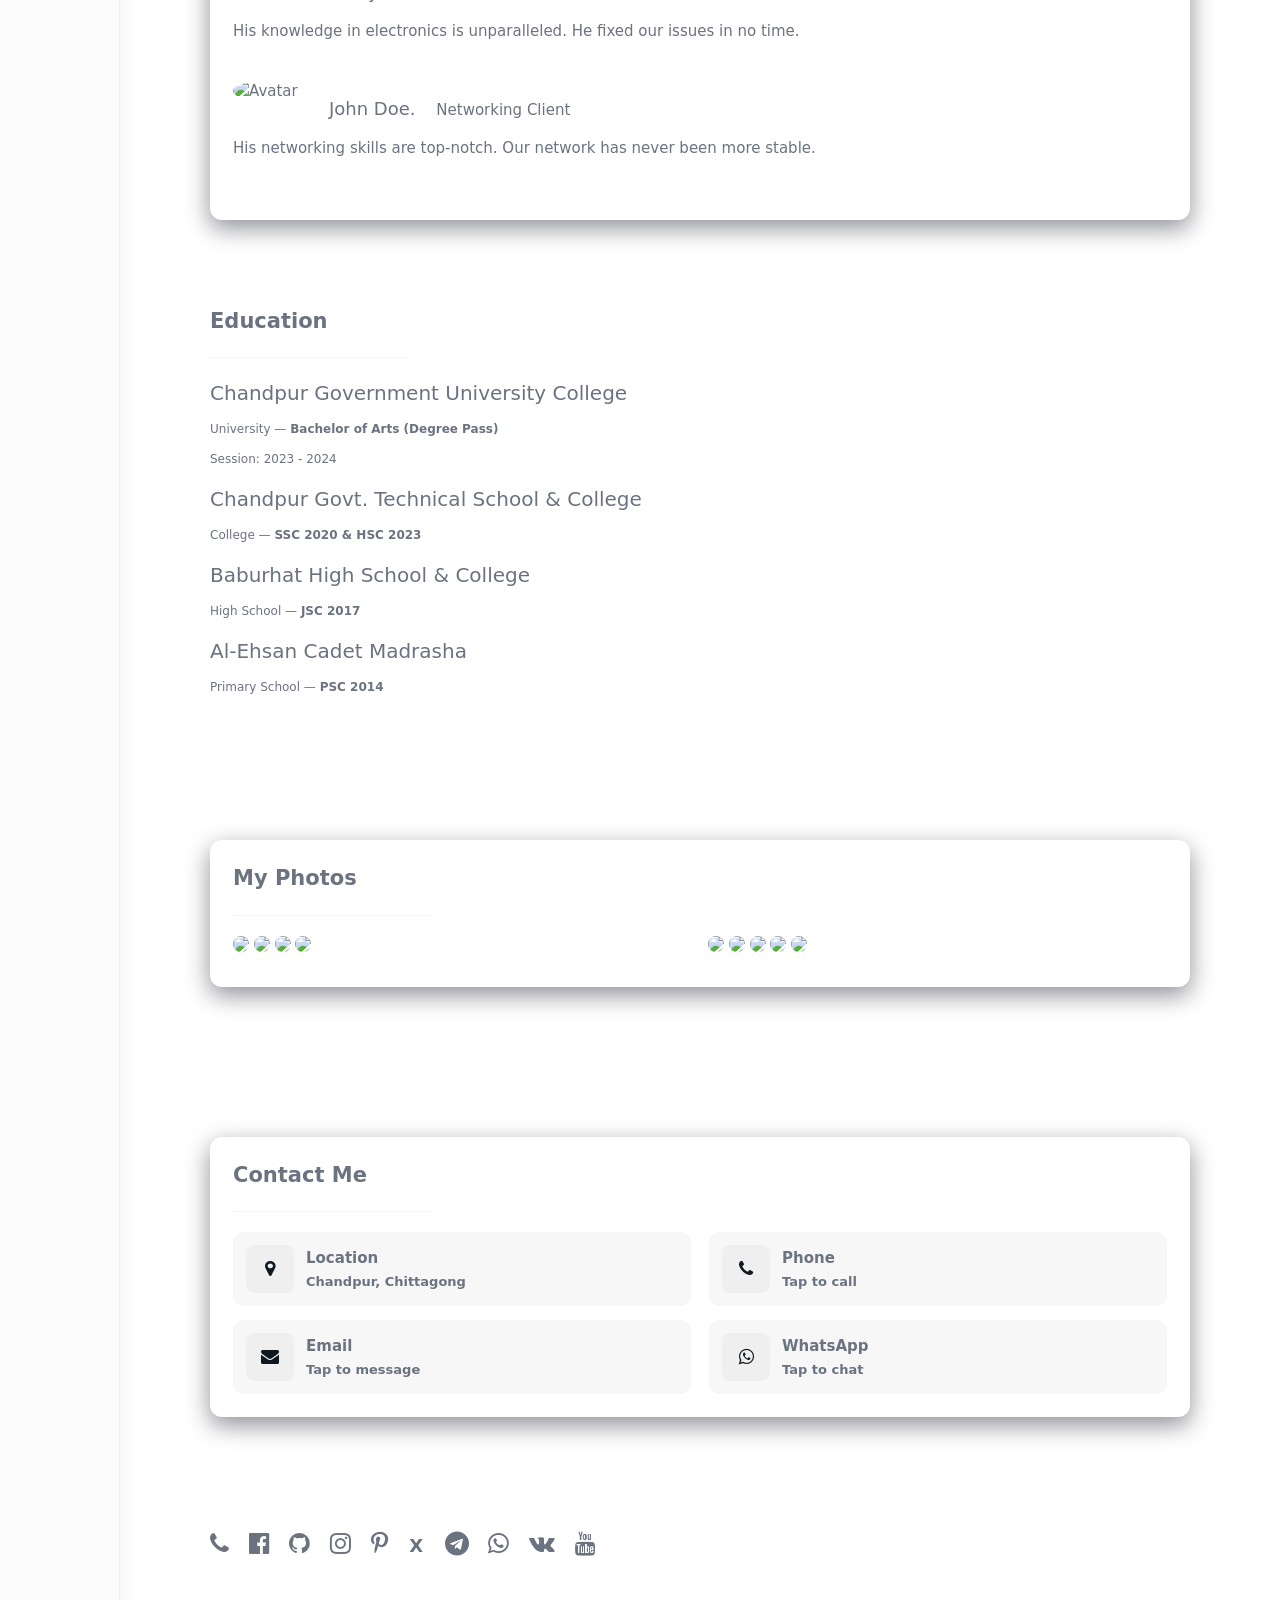
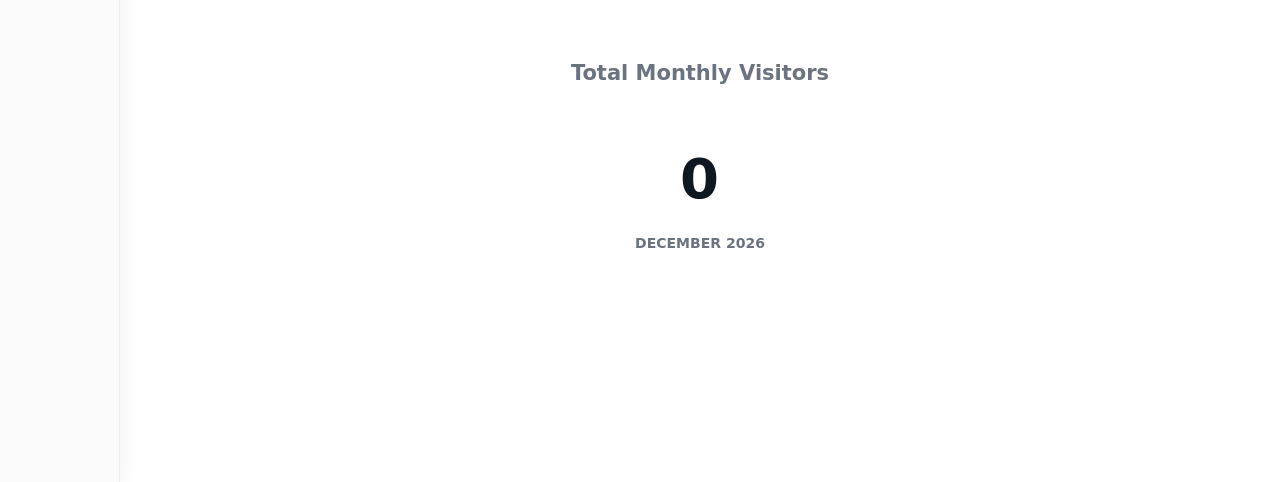
==== commit 32e4e949: "UI changed." ====
--- a/index.html
+++ b/index.html
@@ -8,6 +8,32 @@
     <meta name="author" content="Sayedun Muntaka">
     <meta name="robots" content="index, follow, max-snippet:-1, max-image-preview:large, max-video-preview:-1">
     <meta name="theme-color" content="#222">
+    <meta name="format-detection" content="telephone=no">
+    <script>
+      // Early theme init to follow device preference unless user has chosen
+      (function(){
+        try{
+          var stored = localStorage.getItem('site-theme');
+          var prefersDark = window.matchMedia && window.matchMedia('(prefers-color-scheme: dark)').matches;
+          var theme = stored || (prefersDark ? 'dark' : 'light');
+          var root = document.documentElement;
+          if(theme === 'light'){
+            root.classList.add('theme-light');
+            root.classList.remove('theme-dark');
+          } else {
+            root.classList.add('theme-dark');
+            root.classList.remove('theme-light');
+          }
+              // set favicon early to avoid flash
+              try{
+                var f = document.getElementById('favicon');
+                var a = document.getElementById('appleIcon');
+                if(f){ f.href = (theme === 'light' ? f.getAttribute('data-light') : f.getAttribute('data-dark')) || f.href; }
+                if(a){ a.href = (theme === 'light' ? a.getAttribute('data-light') : a.getAttribute('data-dark')) || a.href; }
+              }catch(e){}
+        }catch(e){}
+      })();
+    </script>
     
     <!-- Open Graph / Facebook -->
     <meta property="og:type" content="website">
@@ -30,8 +56,8 @@
     <meta name="twitter:site" content="@SayedunMuntaka">
     
     <!-- Favicon -->
-    <link rel="icon" type="image/jpeg" href="myimg.jpg">
-    <link rel="apple-touch-icon" href="myimg.jpg">
+    <link id="favicon" rel="icon" type="image/jpeg" href="myimg.jpg" data-dark="myimg.jpg" data-light="myimgwhite.jpg">
+    <link id="appleIcon" rel="apple-touch-icon" href="myimg.jpg" data-dark="myimg.jpg" data-light="myimgwhite.jpg">
     
     <meta http-equiv="Content-Security-Policy" content="
     default-src 'self';
@@ -178,10 +204,13 @@
 
 <body class="w3-black fade-in">
 
+<!-- Theme toggle button -->
+<button id="themeToggle" aria-label="Toggle theme" title="Toggle light / dark mode"><span class="icon-wrap"><i class="fa fa-moon-o"></i></span><span class="toggle-label" style="display:none;margin-left:8px;font-weight:600">Theme</span></button>
+
 <!-- Icon Bar (Sidebar - hidden on small screens) -->
 <nav class="w3-sidebar w3-bar-block w3-small w3-hide-small w3-center">
   <!-- Avatar image in top left corner -->
-  <img src="myimg.jpg" alt="error while loading" style="width:100%">
+  <img class="theme-image" src="myimg.jpg" alt="error while loading" style="width:100%" data-dark="myimg.jpg" data-light="myimgwhite.jpg">
   <a href="#home" class="w3-bar-item w3-button w3-padding-large w3-black">
     <i class="fa fa-home w3-xxlarge"></i>
     <p>HOME</p>
@@ -215,18 +244,24 @@
   </div>
 </div>
 
-<!-- Page Content -->
+  <!-- Page Content -->
 <div class="w3-padding-large" id="main">
+  <div class="site-container">
   <!-- Header/Home -->
-  <header class="w3-container w3-padding-32 w3-center w3-black" id="home">
-    <h1 class="w3-jumbo"><span class="w3-hide-small">I'm</span> Sayedun Muntaka</h1>
-    <p>Working at <a href="https://www.mirazit.com/">Meraz IT Solution</a></p>
-    <p>Multiplan Center, New Elephant Rd, Dhaka 1205</p>
-    <img src="myimg.png" alt="Sayedun Munataka's photo error loading" class="w3-image" width="550" height="auto">
+  <header class="w3-container w3-padding-32 w3-center hero" id="home">
+    <div class="hero-card">
+      <h1>I'm Sayedun Muntaka</h1>
+      <p class="lead">Full‑stack developer, hardware enthusiast, and photographer. Working at <a href="https://www.mirazit.com/">Meraz IT Solution</a></p>
+      <p class="lead">Multiplan Center, New Elephant Rd, Dhaka 1205</p>
+    </div>
+    <div class="hero-image">
+      <img class="theme-image" src="myimg.png" alt="Sayedun Munataka's photo" width="420" height="auto" data-dark="myimg.png" data-light="myimgwhite.jpg">
+    </div>
   </header>
 
   <!-- About Section -->
   <div class="w3-content w3-justify w3-text-grey w3-padding-64" id="about">
+    <div class="section-card">
     <h2 class="w3-text-light-grey">About Me</h2>
     <hr style="width:200px" class="w3-opacity">
     <p>My name is Sayedun Muntaka <sup>MASUM</sup></p>
@@ -323,6 +358,7 @@
     <p>His networking skills are top-notch. Our network has never been more stable.</p><br>
     
     <!-- End About Section -->
+    </div>
     
     <!-- Education Section -->
   <div class="w3-padding-64 w3-content w3-text-grey" id="education">
@@ -350,10 +386,11 @@
       <h4 class="w3-margin-0">Al-Ehsan Cadet Madrasha</h4>
       <p class="w3-small w3-margin-0">Primary School — <strong>PSC 2014</strong></p>
     </div>
-   <!-- End Education Section -->
+  <!-- End Education Section -->
   </div>
      
   <div class="w3-padding-64 w3-content" id="photos">
+    <div class="section-card">
     <h2 class="w3-text-light-grey">My Photos</h2>
     <hr style="width:200px" class="w3-opacity">
 
@@ -376,18 +413,45 @@
     <!-- End photo grid -->
     </div>
     <!-- End Portfolio Section -->
+    </div>
   </div>
 
     <!-- Contact Section -->
   <div class="w3-padding-64 w3-content w3-text-grey" id="contact">
+    <div class="section-card">
     <h2 class="w3-text-light-grey">Contact Me</h2>
     <hr style="width:200px" class="w3-opacity">
 
   <div class="w3-section"></div>
-      <p><a href="https://goo.gl/maps/EtzCcCCjMZkQYnE4A" target="_blank"><i class="fa fa-map-marker fa-fw w3-text-white w3-xxlarge w3-margin-right"></i> Chandpur, Chittagong, Bangladesh</a></p>
-      <p><a href="tel:+8801302048008" target="_blank"><i class="fa fa-phone fa-fw w3-text-white w3-xxlarge w3-margin-right"></i> Phone: +8801302048008</a></p>
-      <p><a href="mailto:shafikkazi25@gmail.com" target="_blank"><i class="fa fa-envelope fa-fw w3-text-white w3-xxlarge w3-margin-right"> </i> Email: shafikkazi25@gmail.com</a></p>
-      <p><a href="https://wa.me/8801302048008" target="_blank"><i class="fa fa-whatsapp fa-fw w3-text-white w3-xxlarge w3-margin-right"></i> WhatsApp: +8801302048008</a></p>
+    <div class="contact-grid">
+      <div class="contact-item">
+        <a href="https://goo.gl/maps/EtzCcCCjMZkQYnE4A" target="_blank" rel="noopener" class="contact-link">
+          <span class="ci-icon"><i class="fa fa-map-marker"></i></span>
+          <span class="ci-body"><span class="ci-title">Location</span><span class="ci-sub">Chandpur, Chittagong</span></span>
+        </a>
+      </div>
+
+      <div class="contact-item">
+        <a data-href="tel:+8801302048008" class="contact-link" target="_blank" rel="noopener">
+          <span class="ci-icon"><i class="fa fa-phone"></i></span>
+          <span class="ci-body"><span class="ci-title">Phone</span><span class="ci-sub">Tap to call</span></span>
+        </a>
+      </div>
+
+      <div class="contact-item">
+        <a data-href="mailto:shafikkazi25@gmail.com" class="contact-link" target="_blank" rel="noopener">
+          <span class="ci-icon"><i class="fa fa-envelope"></i></span>
+          <span class="ci-body"><span class="ci-title">Email</span><span class="ci-sub">Tap to message</span></span>
+        </a>
+      </div>
+
+      <div class="contact-item">
+        <a data-href="https://wa.me/8801302048008" class="contact-link" target="_blank" rel="noopener">
+          <span class="ci-icon"><i class="fa fa-whatsapp"></i></span>
+          <span class="ci-body"><span class="ci-title">WhatsApp</span><span class="ci-sub">Tap to chat</span></span>
+        </a>
+      </div>
+    </div>
     </div><br>
 
   <!-- End Contact Section -->
@@ -496,9 +560,82 @@
 
 </script>
 
+<script>
+  // Attach contact hrefs at runtime to avoid exposing raw contact info in static HTML
+  window.addEventListener('DOMContentLoaded', function(){
+    document.querySelectorAll('[data-href]').forEach(function(el){
+      try{ el.setAttribute('href', el.getAttribute('data-href')); }
+      catch(e){}
+    });
+  });
+</script>
+
   <!-- END PAGE CONTENT -->
 </div>
 
+<!-- Theme toggle script -->
+<script>
+  (function(){
+    const root = document.documentElement;
+    const btn = document.getElementById('themeToggle');
+    const stored = localStorage.getItem('site-theme');
+    const prefersDark = window.matchMedia && window.matchMedia('(prefers-color-scheme: dark)').matches;
+    function applyTheme(theme){
+      // remove legacy W3 body class that can force dark colors (if present on body)
+      try{ document.body.classList.remove('w3-black'); }catch(e){}
+      if(theme === 'light'){
+        root.classList.remove('theme-dark');
+        root.classList.add('theme-light');
+        btn.innerHTML = '<span class="icon-wrap"><i class="fa fa-sun-o"></i></span>';
+      } else {
+        root.classList.remove('theme-light');
+        root.classList.add('theme-dark');
+        btn.innerHTML = '<span class="icon-wrap"><i class="fa fa-moon-o"></i></span>';
+      }
+      try{ document.querySelector('meta[name="theme-color"]').setAttribute('content', getComputedStyle(root).getPropertyValue('--bg').trim() || '#222'); }catch(e){}
+      try{ setThemeImages(theme); }catch(e){}
+    }
+
+    function setThemeImages(theme){
+      // swap img.theme-image src
+      document.querySelectorAll('.theme-image').forEach(img => {
+        try{
+          const light = img.getAttribute('data-light');
+          const dark = img.getAttribute('data-dark');
+          if(theme === 'light' && light) img.src = light;
+          else if(theme === 'dark' && dark) img.src = dark;
+        }catch(e){}
+      });
+      // update favicon/apple
+      try{
+        const f = document.getElementById('favicon');
+        const a = document.getElementById('appleIcon');
+        if(f){ f.href = (theme === 'light' ? f.getAttribute('data-light') : f.getAttribute('data-dark')) || f.href; }
+        if(a){ a.href = (theme === 'light' ? a.getAttribute('data-light') : a.getAttribute('data-dark')) || a.href; }
+      }catch(e){}
+    }
+
+    // initialize (respect stored preference; fall back to device)
+    applyTheme(stored || (prefersDark ? 'dark' : 'light'));
+
+    // toggle with small animation
+    btn.addEventListener('click', async ()=>{
+      const isLight = root.classList.contains('theme-light');
+      const next = isLight ? 'dark' : 'light';
+      // add switching class for smooth global transitions
+      root.classList.add('theme-switching');
+      // animate icon
+      const wrap = btn.querySelector('.icon-wrap');
+      if(wrap){ wrap.style.transform = 'rotate(20deg) scale(0.92)'; }
+      localStorage.setItem('site-theme', next);
+      applyTheme(next);
+      await new Promise(r => setTimeout(r, 300));
+      if(wrap){ wrap.style.transform = ''; }
+      setTimeout(()=> root.classList.remove('theme-switching'), 350);
+    });
+  })();
+</script>
+
 </body>
 </html>
 
--- a/styles.css
+++ b/styles.css
@@ -1,89 +1,187 @@
-body, h1, h2, h3, h4, h5, h6 {font-family: "Montserrat", sans-serif}
-.w3-row-padding img {margin-bottom: 12px}
+@import url('https://fonts.googleapis.com/css2?family=Inter:wght@300;400;600;700&display=swap');
 
-/* Set the width of the sidebar to 120px */
-.w3-sidebar {width: 120px; background: #222;}
-
-/* Add a left margin to the "page content" that matches the width of the sidebar (120px) */
-#main {margin-left: 120px}
-
-/* Remove margins from "page content" on small screens */
-@media only screen and (max-width: 600px) {#main {margin-left: 0}}
-
-html {
-  scroll-behavior: smooth;
+:root{
+  --bg: #0b0b0c;
+  --surface: #111214;
+  --muted: #9aa0a6;
+  --text: #e6eef6;
+  --accent: #6ee7b7; /* mint */
+  --accent-2: #60a5fa; /* soft blue */
+  --accent-3: #f59e0b; /* warm amber */
+  --card: #0f1720;
+  --glass: rgba(255,255,255,0.03);
+  --shadow: 0 6px 18px rgba(2,6,23,0.6);
 }
 
-.fade-in {
-  animation: fadeIn 2s;
+/* Light theme overrides */
+.theme-light{
+  --bg: #ffffff;
+  --surface: #fbfbfb;
+  --muted: #6b7280;
+  --text: #0f1720;
+  --accent: #2563eb; /* primary blue on light */
+  --accent-2: #0ea5e9;
+  --accent-3: #f59e0b;
+  --card: #ffffff;
+  --glass: rgba(2,6,23,0.03);
+  --shadow: 0 6px 18px rgba(2,6,23,0.08);
 }
 
-@keyframes fadeIn {
-  from { opacity: 0; }
-  to { opacity: 1; }
+/* Dark theme root when explicitly set */
+.theme-dark /* uses default :root colors */ 
+
+*{box-sizing:border-box}
+body, h1, h2, h3, h4, h5, h6 {font-family: 'Inter', system-ui, -apple-system, 'Segoe UI', Roboto, 'Helvetica Neue', Arial; margin:0}
+body{background:var(--bg); color:var(--text); -webkit-font-smoothing:antialiased; -moz-osx-font-smoothing:grayscale; transition:background-color .35s ease,color .35s ease}
+
+.w3-row-padding img{margin-bottom:12px; border-radius:8px}
+
+/* Sidebar */
+.w3-sidebar{width:120px; background:linear-gradient(180deg,var(--surface),#0b0b0f); border-right:1px solid rgba(255,255,255,0.03);}
+#main{margin-left:120px}
+@media only screen and (max-width: 800px){#main{margin-left:0}}
+
+html{scroll-behavior:smooth}
+.fade-in{animation:fadeIn .9s ease both}
+@keyframes fadeIn{from{opacity:0;transform:translateY(6px)} to{opacity:1;transform:none}}
+
+/* Header */
+header{background:linear-gradient(180deg, rgba(255,255,255,0.02), transparent); padding:40px 24px}
+header h1{font-weight:700; letter-spacing: -1px; margin-bottom:6px}
+header p{color:var(--muted); margin:4px 0}
+
+/* Headings scale and weight */
+h1{font-size:2.6rem}
+h2{font-size:1.4rem; font-weight:600}
+
+
+/* Back to top */
+#backToTop{display:none; position:fixed; bottom:20px; right:22px; z-index:999; background:var(--accent); color:var(--text); border:none; padding:12px 14px; border-radius:10px; box-shadow:var(--shadow); cursor:pointer}
+#backToTop:hover{opacity:.95}
+#backToTop::after{content:'↑'; font-size:18px}
+
+/* Theme toggle */
+#themeToggle{position:fixed; top:18px; right:22px; z-index:1000; background:linear-gradient(180deg,var(--card),var(--surface)); color:var(--text); border:1px solid rgba(255,255,255,0.04); padding:8px 10px; border-radius:999px; box-shadow:var(--shadow); cursor:pointer}
+#themeToggle i{font-size:18px}
+#themeToggle{display:flex; align-items:center; gap:10px; transition:transform .18s ease, background-color .25s ease, box-shadow .25s ease; padding:12px 14px; min-width:48px; min-height:44px;}
+#themeToggle:active{transform:scale(.98)}
+
+/* Toggle icon circle */
+#themeToggle .icon-wrap{width:28px; height:28px; display:inline-grid; place-items:center; border-radius:50%; background:linear-gradient(180deg, rgba(255,255,255,0.02), transparent); transition:transform .32s cubic-bezier(.2,.9,.3,1), background-color .25s ease}
+#themeToggle .icon-wrap i{font-size:14px}
+
+/* show label on wider screens */
+@media (min-width:900px){
+  #themeToggle .toggle-label{display:inline-block; color:var(--text)}
 }
 
-#backToTop {
-  display: none;
-  position: fixed;
-  bottom: 20px;
-  right: 30px;
-  z-index: 99;
-  font-size: 18px;
-  border: none;
-  outline: none;
-  background-color: #555;
-  color: white;
-  cursor: pointer;
-  padding: 15px;
-  border-radius: 4px;
+/* Animation when switching themes */
+.theme-switching *{transition:background-color .35s ease,color .35s ease,border-color .35s ease}
+
+/* Ensure light theme overrides explicit W3 colors/classes */
+.theme-light .w3-text-white{color:var(--text) !important}
+.theme-light .w3-text-grey{color:var(--muted) !important}
+.theme-light .w3-text-light-grey{color:var(--muted) !important}
+.theme-light .w3-black{background:var(--card) !important}
+.theme-light .w3-bar, .theme-light .w3-sidebar{background:var(--surface) !important; border-right:1px solid rgba(15,23,32,0.06); box-shadow: 0 6px 20px rgba(2,6,23,0.06);}
+.theme-light .w3-sidebar img{box-shadow:none}
+
+/* Make sidebar links visible in light theme */
+.theme-light .w3-sidebar .w3-button, .theme-light .w3-bar .w3-button{color:var(--text) !important; background:transparent !important}
+.theme-light .w3-sidebar .fa, .theme-light .w3-bar .fa{color:var(--muted) !important}
+.theme-light .w3-sidebar .w3-button:hover{color:var(--accent) !important}
+
+/* Mobile top navbar visibility in light theme */
+.theme-light #myNavbar .w3-bar{background:var(--surface) !important; box-shadow:0 6px 18px rgba(2,6,23,0.06) !important}
+.theme-light #myNavbar .w3-bar .w3-button{color:var(--text) !important}
+.theme-light /* avoid forcing all links to accent color */
+.theme-light .w3-hover-black:hover{color:var(--accent) !important; background:transparent !important}
+
+/* increase click target for sidebar links */
+.sidebar-link{padding:14px 10px}
+
+
+/* Visitor counter */
+.visitor-count-display{display:flex; flex-direction:column; align-items:center; gap:12px; padding:28px 0}
+.count-number{font-size:56px; font-weight:700; color:var(--text); letter-spacing:1px; transition:transform .25s ease}
+.count-number:hover{transform:scale(1.03)}
+.count-label{font-size:14px; color:var(--muted); font-weight:600; text-transform:uppercase}
+
+@media only screen and (max-width:600px){.count-number{font-size:40px}.count-label{font-size:13px}}
+
+/* Footer icons */
+footer a{color:var(--muted); margin-right:12px; transition:color .15s ease}
+footer a:hover{color:var(--accent)}
+
+/* Make anchors inherit surrounding text color by default so they don't flash default blue */
+a{color:inherit}
+
+/* Contact section and specific hero link: remove underline and make bold to indicate clickability */
+#contact a, .hero .hero-card a {
+  text-decoration: none !important;
+  font-weight: 700;
+  color: inherit; /* keep same text color */
 }
 
-#backToTop:hover {
-  background-color: #333;
+/* keep hover affordance: slight accent and no underline */
+#contact a:hover, .hero .hero-card a:hover{ color: var(--accent); text-decoration: none !important }
+
+/* Cards / panels */
+.w3-content, .w3-container{background:transparent}
+
+/* Contact grid */
+.contact-grid{display:grid; grid-template-columns:repeat(2,minmax(0,1fr)); gap:14px 18px; margin-top:10px}
+.contact-item{background:var(--glass); border:1px solid rgba(255,255,255,0.03); padding:12px; border-radius:10px}
+.contact-link{display:flex; gap:12px; align-items:center; color:inherit; text-decoration:none}
+.ci-icon{width:48px;height:48px;border-radius:8px;display:grid;place-items:center;background:var(--glass);color:var(--text);font-size:18px}
+.ci-title{display:block;font-weight:700}
+.ci-sub{display:block;color:var(--muted);font-size:13px;margin-top:2px}
+
+@media (max-width:600px){.contact-grid{grid-template-columns:1fr}}
+
+/* Keep existing W3 classes compatibility tweaks */
+.w3-black{background:transparent}
+.w3-text-grey{color:var(--muted)}
+.w3-text-light-grey{color:var(--muted)}
+.w3-hide-small{opacity:1}
+
+/* Modern layout: container and cards */
+.site-container{max-width:1100px; margin:0 auto; padding:28px}
+.hero{display:grid; grid-template-columns:1fr 380px; gap:28px; align-items:center}
+.hero .hero-card{background:linear-gradient(180deg, rgba(255,255,255,0.02), transparent); padding:28px; border-radius:12px; box-shadow:var(--shadow); border:1px solid rgba(255,255,255,0.02)}
+.hero .hero-card h1{font-size:2.6rem; margin:0}
+.hero .hero-card p.lead{color:var(--muted); margin-top:8px}
+.hero .hero-image{display:flex; justify-content:center}
+.hero .hero-image img{max-width:100%; border-radius:14px; box-shadow:0 8px 30px rgba(2,6,23,0.45)}
+
+.section-card{background:var(--card); border:1px solid rgba(255,255,255,0.03); padding:22px; border-radius:12px; box-shadow:0 8px 24px rgba(2,6,23,0.45); margin-bottom:22px}
+.section-card h2{margin-top:0}
+
+/* Profile compact sidebar */
+.profile-compact{padding:18px; text-align:center}
+.profile-compact img{width:90%; border-radius:12px; display:block; margin:6px auto}
+.profile-compact .name{font-weight:700; margin-top:8px}
+.profile-compact .role{color:var(--muted); font-size:13px}
+
+.sidebar-link{display:flex; flex-direction:column; align-items:center; gap:6px; padding:12px 8px; color:var(--muted); text-decoration:none}
+.sidebar-link:hover{color:var(--accent); transform:translateY(-2px)}
+
+/* Responsive tweaks */
+@media (max-width:980px){
+  .hero{grid-template-columns:1fr;}
+  .hero .hero-image{order:-1}
+  .w3-sidebar{position:relative;width:100%;display:flex;justify-content:center;padding:12px;border-right:none}
+  #main{margin-left:0}
 }
 
-#backToTop::after {
-  content: "↑";
-  font-size: 24px;
+/* Desktop: place image on left and text to the right, left-align content */
+@media (min-width:981px){
+  .hero{grid-template-columns:380px 1fr; justify-items:start}
+  .hero .hero-image{order:1}
+  .hero .hero-card{order:2; text-align:left}
 }
 
-/* Monthly Visitor Counter Styles */
-.visitor-count-display {
-  display: flex;
-  flex-direction: column;
-  align-items: center;
-  gap: 15px;
-  padding: 30px 0;
+@media (max-width:600px){
+  .site-container{padding:16px}
+  .w3-sidebar{display:none}
 }
-
-.count-number {
-  font-size: 72px;
-  font-weight: 700;
-  color: #fff;
-  font-family: "Montserrat", sans-serif;
-  letter-spacing: 2px;
-  transition: transform 0.3s ease;
-}
-
-.count-number:hover {
-  transform: scale(1.05);
-}
-
-.count-label {
-  font-size: 16px;
-  color: #888;
-  font-weight: 500;
-  letter-spacing: 1px;
-  text-transform: uppercase;
-}
-
-@media only screen and (max-width: 600px) {
-  .count-number {
-    font-size: 48px;
-  }
-  
-  .count-label {
-    font-size: 14px;
-  }
-}
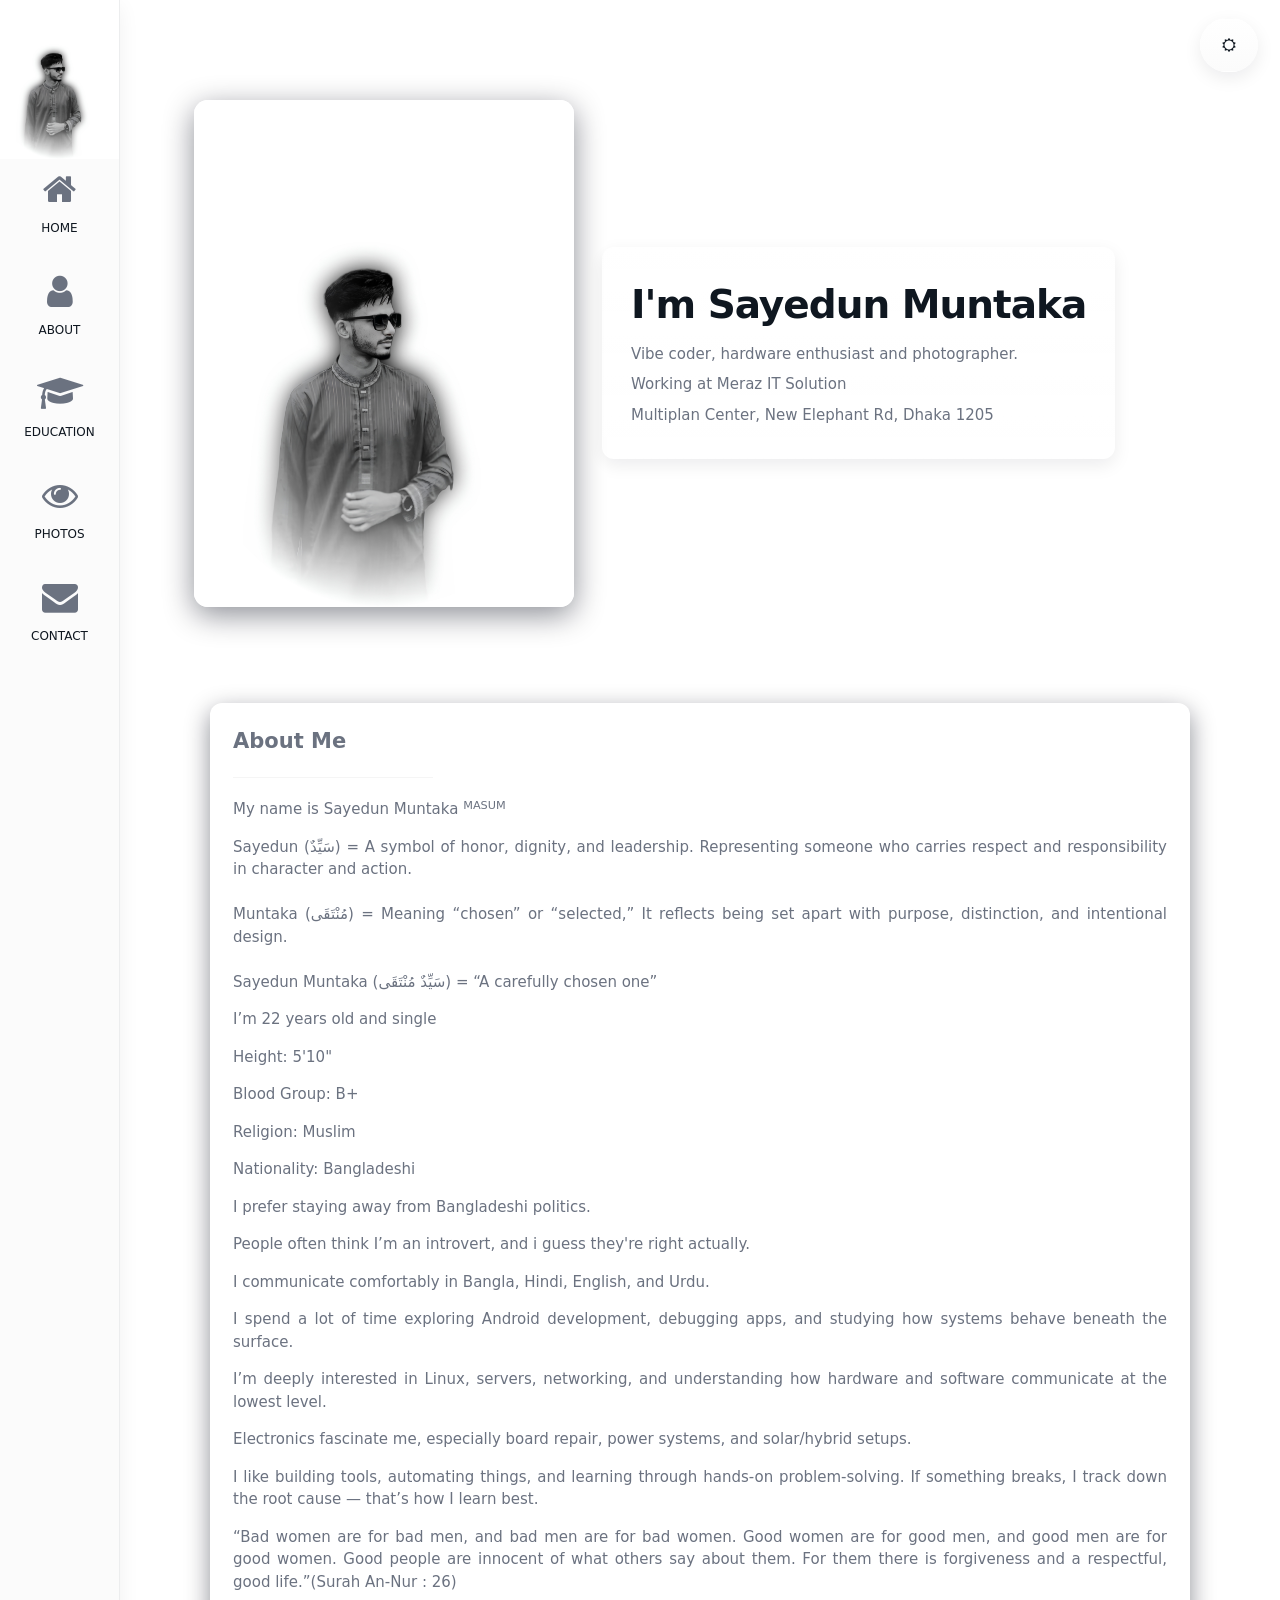
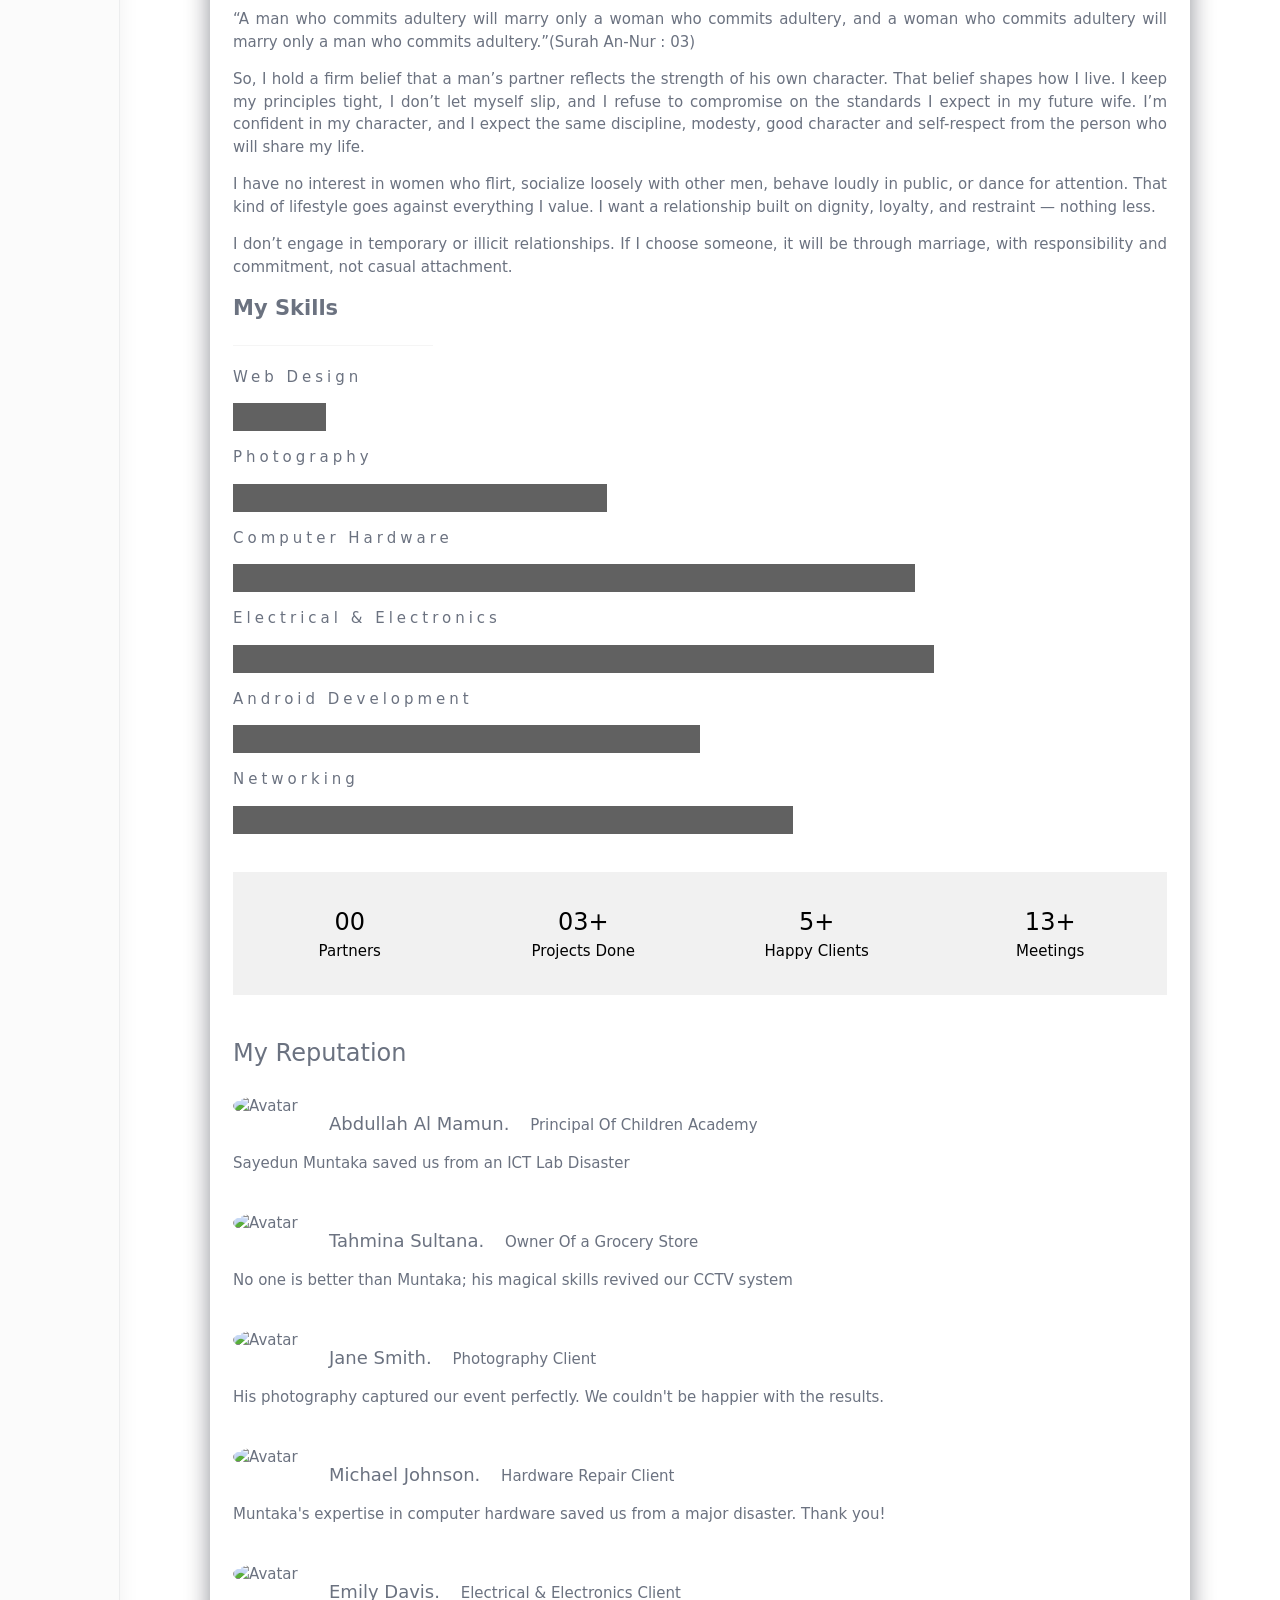
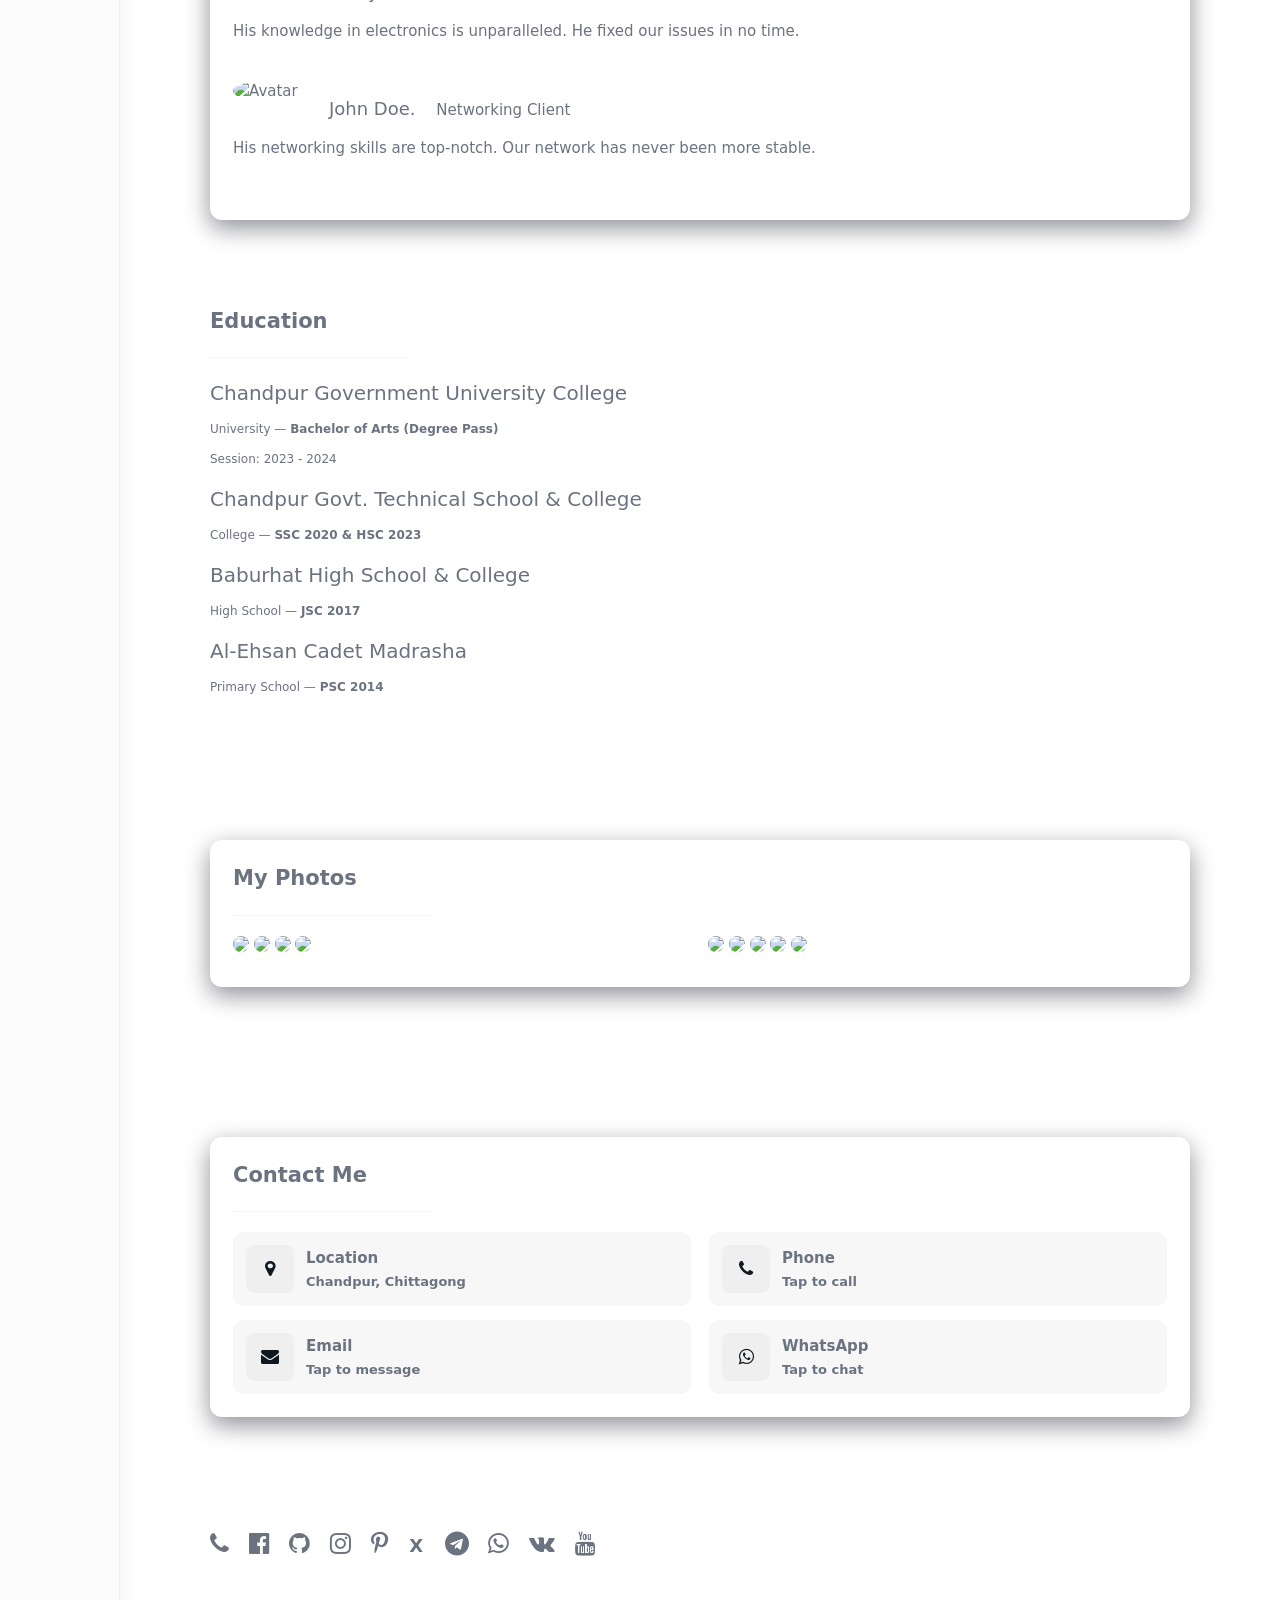
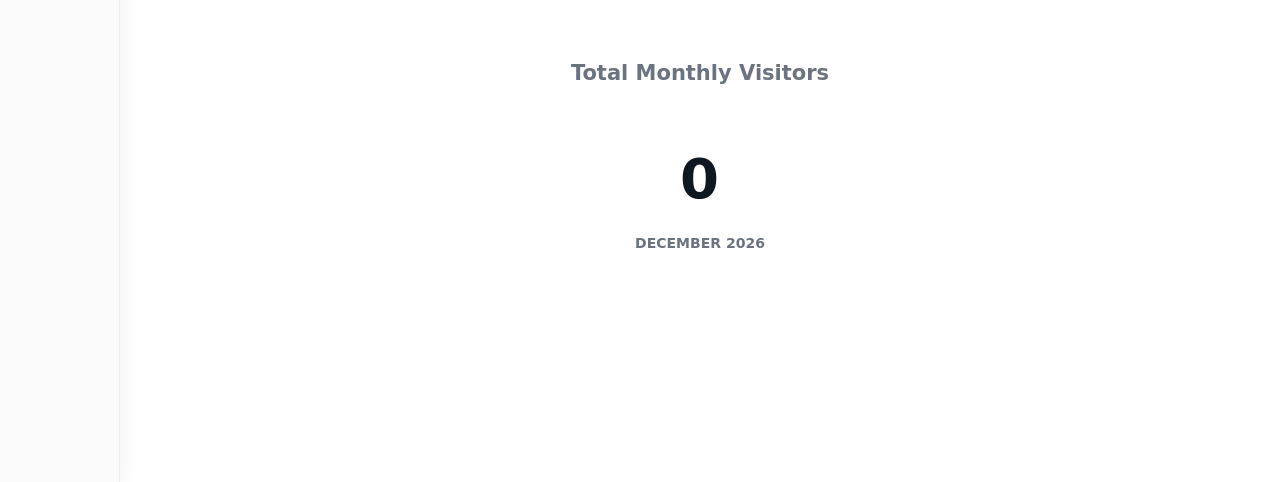
==== commit 39bc2823: "Add files via upload" ====
--- a/index.html
+++ b/index.html
@@ -56,8 +56,8 @@
     <meta name="twitter:site" content="@SayedunMuntaka">
     
     <!-- Favicon -->
-    <link id="favicon" rel="icon" type="image/jpeg" href="myimg.jpg" data-dark="myimg.jpg" data-light="myimgwhite.jpg">
-    <link id="appleIcon" rel="apple-touch-icon" href="myimg.jpg" data-dark="myimg.jpg" data-light="myimgwhite.jpg">
+    <link id="favicon" rel="icon" type="image/jpeg" href="myimgdark.jpg" data-dark="myimgdark.jpg" data-light="myimglight.jpg">
+    <link id="appleIcon" rel="apple-touch-icon" href="myimgdark.jpg" data-dark="myimgdark.jpg" data-light="myimglight.jpg">
     
     <meta http-equiv="Content-Security-Policy" content="
     default-src 'self';
@@ -210,7 +210,7 @@
 <!-- Icon Bar (Sidebar - hidden on small screens) -->
 <nav class="w3-sidebar w3-bar-block w3-small w3-hide-small w3-center">
   <!-- Avatar image in top left corner -->
-  <img class="theme-image" src="myimg.jpg" alt="error while loading" style="width:100%" data-dark="myimg.jpg" data-light="myimgwhite.jpg">
+  <img class="theme-image" src="myimgdark.jpg" alt="error while loading" style="width:100%" data-dark="myimgdark.jpg" data-light="myimglight.jpg">
   <a href="#home" class="w3-bar-item w3-button w3-padding-large w3-black">
     <i class="fa fa-home w3-xxlarge"></i>
     <p>HOME</p>
@@ -251,11 +251,12 @@
   <header class="w3-container w3-padding-32 w3-center hero" id="home">
     <div class="hero-card">
       <h1>I'm Sayedun Muntaka</h1>
-      <p class="lead">Full‑stack developer, hardware enthusiast, and photographer. Working at <a href="https://www.mirazit.com/">Meraz IT Solution</a></p>
+      <p class="lead">Vibe coder, hardware enthusiast and photographer.</p>
+      <p class="lead">Working at Meraz IT Solution</p>
       <p class="lead">Multiplan Center, New Elephant Rd, Dhaka 1205</p>
     </div>
     <div class="hero-image">
-      <img class="theme-image" src="myimg.png" alt="Sayedun Munataka's photo" width="420" height="auto" data-dark="myimg.png" data-light="myimgwhite.jpg">
+      <img class="theme-image" src="myimgdark.jpg" alt="Sayedun Munataka's photo" width="420" height="auto" data-dark="myimgdark.jpg" data-light="myimglight.jpg">
     </div>
   </header>
 
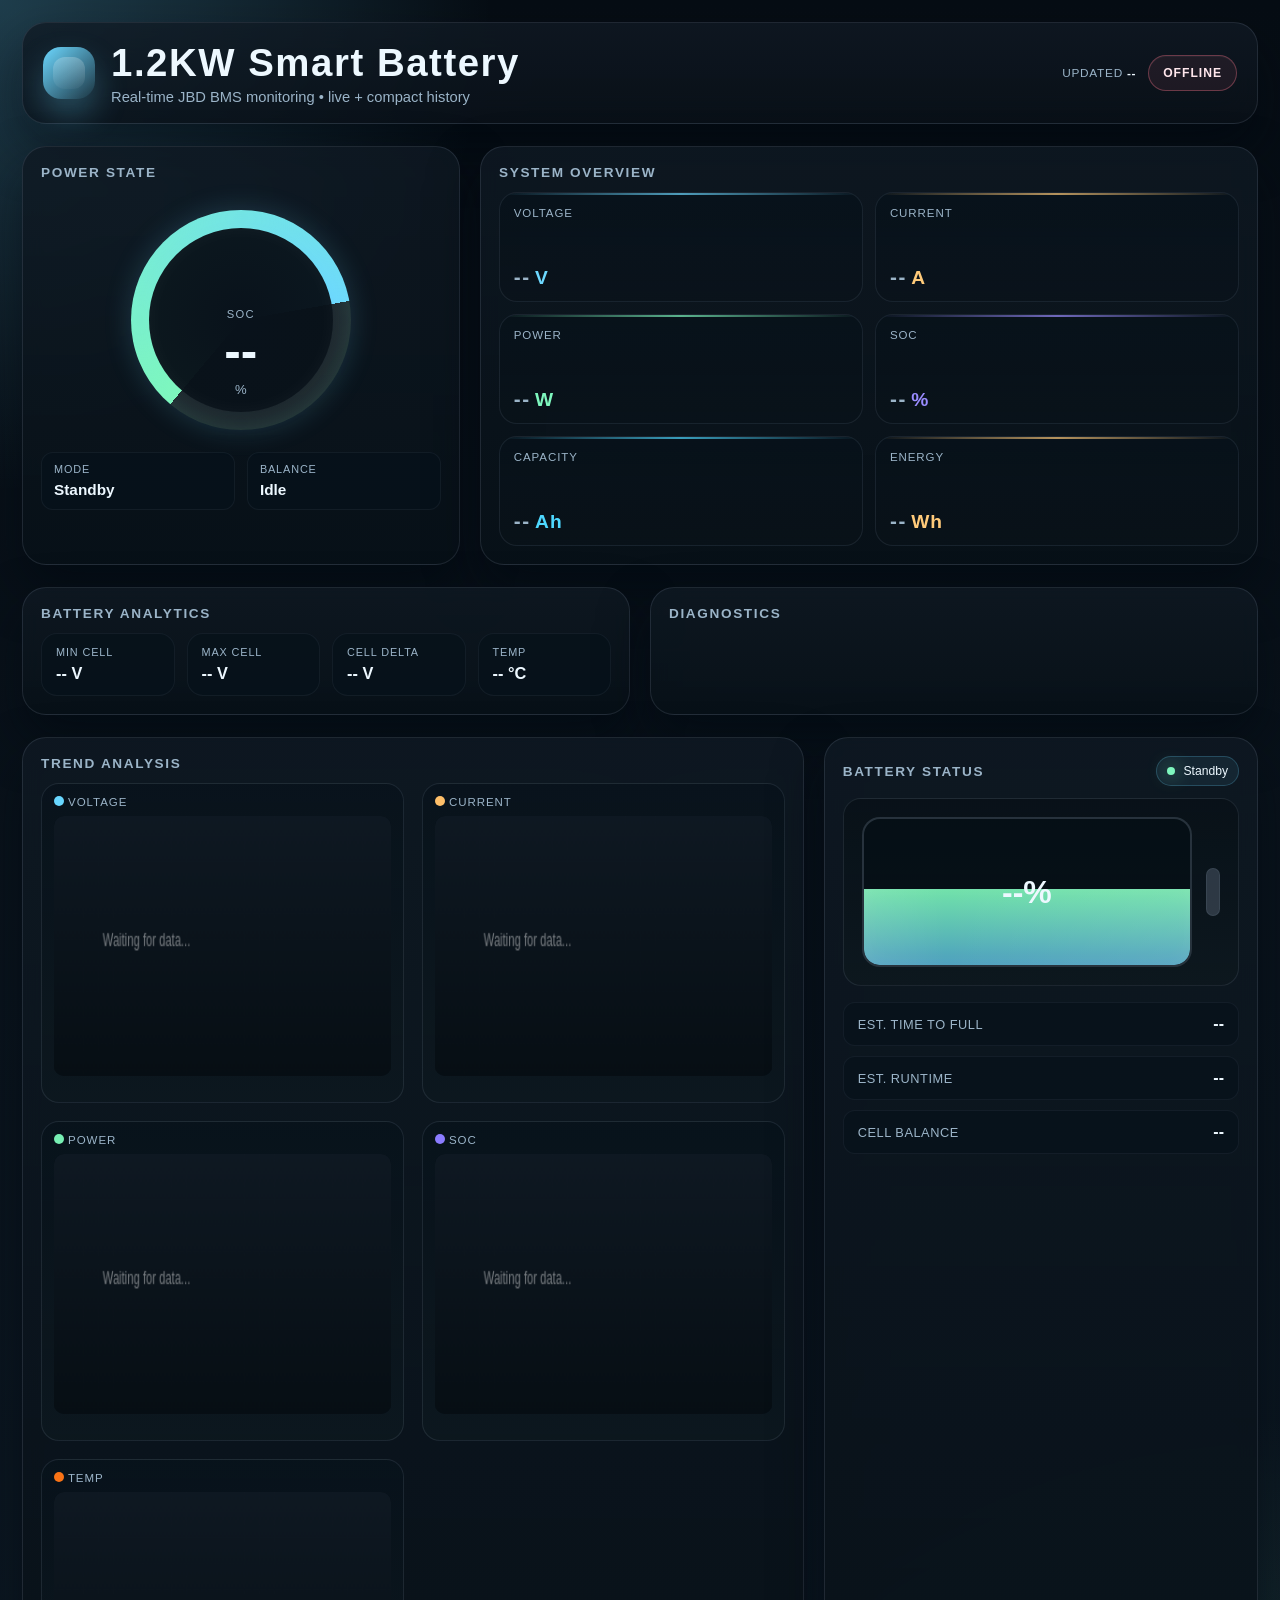
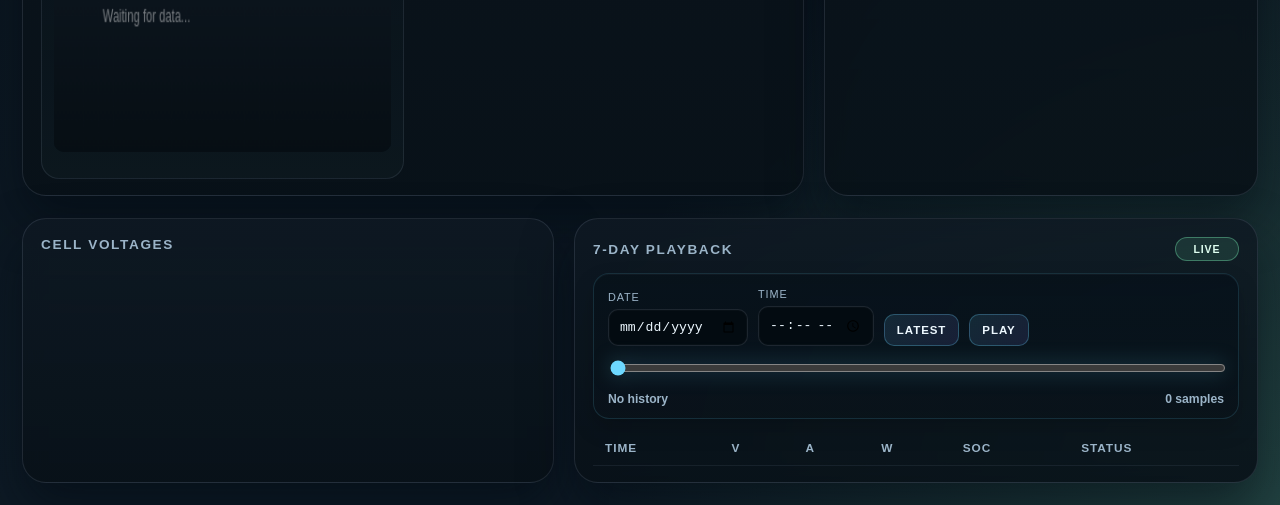
==== commit 7599cf50: "Add files via upload" ====
--- a/index.html
+++ b/index.html
@@ -1,648 +1,1026 @@
 <!DOCTYPE html>
 <html lang="en">
   <head>
-    <title>Sayedun Muntaka</title>
-    <meta charset="UTF-8">
-    <meta name="viewport" content="width=device-width, initial-scale=1, maximum-scale=5, user-scalable=yes">
-    <meta name="description" content="Sayedun Muntaka's professional portfolio showcasing expertise in full-stack development, web design, and digital solutions.">
-    <meta name="author" content="Sayedun Muntaka">
-    <meta name="robots" content="index, follow, max-snippet:-1, max-image-preview:large, max-video-preview:-1">
-    <meta name="theme-color" content="#222">
-    <meta name="format-detection" content="telephone=no">
+    <meta charset="UTF-8" />
+    <meta name="viewport" content="width=device-width, initial-scale=1.0" />
+    <title>Battery Monitoring Dashboard</title>
+    <link rel="stylesheet" href="styles.css" />
+  </head>
+  <body>
+    <div class="container">
+      <header class="topbar">
+        <div class="title-wrap">
+          <div class="logo" aria-hidden="true"></div>
+          <div>
+            <h1>1.2KW Smart Battery</h1>
+            <div class="subtitle">Real-time JBD BMS monitoring • live + compact history</div>
+          </div>
+        </div>
+        <div class="header-actions">
+          <div class="updated-label">Updated <span id="lastUpdated">--</span></div>
+          <div id="connectionBadge" class="status-pill">Connecting…</div>
+        </div>
+      </header>
+
+      <section class="control-layout">
+        <div class="card center-panel">
+          <div class="panel-header compact">
+            <h2 class="panel-title">Power State</h2>
+          </div>
+          <div class="gauge-wrap">
+            <div class="battery-gauge" id="batteryGauge">
+              <div class="gauge-ring"></div>
+              <div class="gauge-inner">
+                <div class="gauge-label">SOC</div>
+                <div class="gauge-value" id="gaugeSoc">--</div>
+                <div class="gauge-unit">%</div>
+              </div>
+            </div>
+          </div>
+          <div class="gauge-meta">
+            <div><span>Mode</span><strong id="gaugeMode">Standby</strong></div>
+            <div><span>Balance</span><strong id="gaugeBalance">Idle</strong></div>
+          </div>
+        </div>
+
+        <div class="card segment-panel">
+          <div class="panel-header compact">
+            <h2 class="panel-title">System Overview</h2>
+          </div>
+          <div class="segment-grid">
+            <div class="segment-card blue">
+              <span>Voltage</span>
+              <strong><span id="voltageValue">--</span> V</strong>
+            </div>
+            <div class="segment-card orange">
+              <span>Current</span>
+              <strong><span id="currentValue">--</span> A</strong>
+            </div>
+            <div class="segment-card green">
+              <span>Power</span>
+              <strong><span id="powerValue">--</span> W</strong>
+            </div>
+            <div class="segment-card purple">
+              <span>SOC</span>
+              <strong><span id="socValue">--</span> %</strong>
+            </div>
+            <div class="segment-card cyan">
+              <span>Capacity</span>
+              <strong><span id="capacityValue">--</span> Ah</strong>
+            </div>
+            <div class="segment-card amber">
+              <span>Energy</span>
+              <strong><span id="energyValue">--</span> Wh</strong>
+            </div>
+          </div>
+        </div>
+      </section>
+
+      <section class="analytics-grid">
+        <div class="card analytics-card">
+          <div class="panel-header">
+            <h2 class="panel-title">Battery Analytics</h2>
+          </div>
+          <div class="mini-kpi-grid">
+            <div class="mini-kpi">
+              <span>Min Cell</span>
+              <strong id="minCellValue">-- V</strong>
+            </div>
+            <div class="mini-kpi">
+              <span>Max Cell</span>
+              <strong id="maxCellValue">-- V</strong>
+            </div>
+            <div class="mini-kpi">
+              <span>Cell Delta</span>
+              <strong id="cellDeltaValue">-- V</strong>
+            </div>
+            <div class="mini-kpi">
+              <span>Temp</span>
+              <strong id="tempValue">-- °C</strong>
+            </div>
+          </div>
+        </div>
+
+        <div class="card analytics-card">
+          <div class="panel-header">
+            <h2 class="panel-title">Diagnostics</h2>
+          </div>
+          <ul class="diag-list" id="diagnosticList"></ul>
+        </div>
+      </section>
+
+      <section class="main-grid">
+        <div class="card panel chart-panel">
+          <div class="panel-header">
+            <h2 class="panel-title">Trend Analysis</h2>
+          </div>
+          <div id="multiChartGrid" class="multi-chart-grid"></div>
+          <div id="chartTooltip" class="chart-tooltip hidden"></div>
+        </div>
+
+        <div class="card panel">
+          <div class="panel-header">
+            <h2 class="panel-title">Battery Status</h2>
+            <div class="chip"><span class="chip-dot" id="batteryDot"></span><span id="batteryMode">Standby</span></div>
+          </div>
+          <div class="battery-shell">
+            <div class="battery-box">
+              <div class="soc-value" id="socBubble">--%</div>
+              <div class="battery-fill" id="batteryFill"></div>
+            </div>
+            <div class="battery-terminal" aria-hidden="true"></div>
+          </div>
+
+          <div class="summary-stack">
+            <div class="summary-item">
+              <span>Est. time to full</span>
+              <strong id="timeToFull">--</strong>
+            </div>
+            <div class="summary-item">
+              <span>Est. runtime</span>
+              <strong id="timeToEmpty">--</strong>
+            </div>
+            <div class="summary-item">
+              <span>Cell balance</span>
+              <strong id="cellBalance">--</strong>
+            </div>
+          </div>
+
+          <ul class="list" id="statusList"></ul>
+        </div>
+      </section>
+
+      <section class="bottom-grid">
+        <div class="card panel">
+          <div class="panel-header">
+            <h2 class="panel-title">Cell Voltages</h2>
+          </div>
+          <div class="cell-grid" id="cellGrid"></div>
+        </div>
+
+        <div class="card panel">
+          <div class="panel-header">
+            <h2 class="panel-title">7-Day Playback</h2>
+            <div id="historyStatusBadge" class="history-status live">LIVE</div>
+          </div>
+
+          <div class="history-playback">
+            <div class="history-controls">
+              <label>
+                <span>Date</span>
+                <input id="historyDate" type="date" />
+              </label>
+              <label>
+                <span>Time</span>
+                <input id="historyTime" type="time" step="60" />
+              </label>
+              <button id="historyLatestBtn" class="mini-btn">Latest</button>
+              <button id="historyPlayBtn" class="mini-btn">Play</button>
+            </div>
+
+            <div class="slider-row">
+              <input id="historySlider" type="range" min="0" max="0" value="0" />
+            </div>
+
+            <div class="history-meta">
+              <span id="historySelectedLabel">No history</span>
+              <span id="historyCountLabel">0 samples</span>
+            </div>
+          </div>
+
+          <div class="table-wrap">
+            <table>
+              <thead>
+                <tr>
+                  <th>Time</th>
+                  <th>V</th>
+                  <th>A</th>
+                  <th>W</th>
+                  <th>SOC</th>
+                  <th>Status</th>
+                </tr>
+              </thead>
+              <tbody id="historyTable"></tbody>
+            </table>
+          </div>
+        </div>
+      </section>
+    </div>
+
     <script>
-      // Early theme init to follow device preference unless user has chosen
-      (function(){
-        try{
-          var stored = localStorage.getItem('site-theme');
-          var prefersDark = window.matchMedia && window.matchMedia('(prefers-color-scheme: dark)').matches;
-          var theme = stored || (prefersDark ? 'dark' : 'light');
-          var root = document.documentElement;
-          if(theme === 'light'){
-            root.classList.add('theme-light');
-            root.classList.remove('theme-dark');
+      const workerUrl = "https://bmslogger.shafikkazi25.workers.dev";
+      const deviceName = "jbd-bms-ble";
+      const liveRefreshMs = 3000;
+      let lastRecordedTs = null; // Track the last recorded timestamp to prevent duplicates
+      
+      const chartState = { voltage: [], current: [], power: [], soc: [], temp: [] };
+      const seriesColors = {
+        voltage: "#68d7ff",
+        current: "#ffbf69",
+        power: "#77efb3",
+        soc: "#8b7cff",
+        temp: "#f97316"
+      };
+      const visibleSeries = { voltage: true, current: true, power: true, soc: true, temp: true };
+      const historyPlayback = {
+        all: [],
+        currentIndex: 0,
+        timer: null,
+        playing: false
+      };
+      let activeSeries = "voltage";
+      let lastResponse = null;
+      const chartTooltip = document.getElementById("chartTooltip");
+
+      function toLocalDateInput(dateValue) {
+        const date = new Date(dateValue);
+        const year = date.getFullYear();
+        const month = String(date.getMonth() + 1).padStart(2, "0");
+        const day = String(date.getDate()).padStart(2, "0");
+        return `${year}-${month}-${day}`;
+      }
+
+      function toLocalTimeInput(dateValue) {
+        const date = new Date(dateValue);
+        const hours = String(date.getHours()).padStart(2, "0");
+        const minutes = String(date.getMinutes()).padStart(2, "0");
+        return `${hours}:${minutes}`;
+      }
+
+      function formatNumber(value, digits = 2) {
+        if (value === null || value === undefined || Number.isNaN(Number(value))) return "--";
+        return Number(value).toFixed(digits);
+      }
+
+      function formatTime(value) {
+        if (!value) return "--";
+        const date = new Date(value);
+        if (Number.isNaN(date.getTime())) return "--";
+        return date.toLocaleTimeString([], { hour: '2-digit', minute: '2-digit', second: '2-digit' });
+      }
+
+      function setStatusBadge(stateText, statusClass = "good") {
+        const badge = document.getElementById("connectionBadge");
+        badge.textContent = stateText;
+        badge.className = "status-pill" + (statusClass === "offline" ? " offline" : statusClass === "warning" ? " warning" : "");
+      }
+
+      function getCellVoltages(data) {
+        const cellKeys = ["cell_voltage_1", "cell_voltage_2", "cell_voltage_3", "cell_voltage_4", "cell_1", "cell_2", "cell_3", "cell_4"];
+
+        const arrayValues = Array.isArray(data.cell_voltages)
+          ? data.cell_voltages.map((value) => Number(value) || 0)
+          : [];
+
+        const extractedValues = cellKeys
+          .map((key) => Number(data[key]))
+          .filter((value) => Number.isFinite(value) && value > 0);
+
+        return arrayValues.length ? arrayValues : extractedValues;
+      }
+
+      function getCellDelta(data) {
+        const cells = getCellVoltages(data);
+        if (!cells.length) return 0;
+        return Math.max(...cells) - Math.min(...cells);
+      }
+
+      function getCellStats(data) {
+        const cells = getCellVoltages(data);
+        if (!cells.length) return { min: 0, max: 0, delta: 0 };
+        const numeric = cells.map((cell) => Number(cell) || 0).filter((value) => value > 0);
+        if (!numeric.length) return { min: 0, max: 0, delta: 0 };
+        return {
+          min: Math.min(...numeric),
+          max: Math.max(...numeric),
+          delta: Math.max(...numeric) - Math.min(...numeric)
+        };
+      }
+
+      function resolveStatusFlags(data) {
+        const current = Number(data.current ?? 0);
+        const voltage = Number(data.total_voltage ?? 0);
+
+        const isOnline = data.online_status === true || data.online_status === 1 || data.online === true || voltage > 0;
+        const isCharging = data.charging === true || data.charging === 1 || data.is_charging === true || current > 0.1;
+        const isDischarging = data.discharging === true || data.discharging === 1 || data.is_discharging === true || current < -0.1;
+        const isBalancing = data.balancing === true || data.balancing === 1 || data.is_balancing === true;
+
+        return { isOnline, isCharging, isDischarging, isBalancing, current };
+      }
+
+      function renderStatusList(data) {
+        const cellStats = getCellStats(data);
+        const flags = resolveStatusFlags(data);
+
+        const items = [
+          { label: "Online", value: flags.isOnline ? "Online" : "Offline" },
+          { label: "Charging", value: flags.isCharging ? "Active" : "Idle" },
+          { label: "Discharging", value: flags.isDischarging ? "Active" : "Idle" },
+          { label: "Balancing", value: flags.isBalancing ? "Active" : "Idle" },
+          { label: "Temperature", value: `${formatNumber(data.temperature_1 ?? data.temp ?? data.temperature, 1)} °C` },
+          { label: "Cell delta", value: `${formatNumber(cellStats.delta, 3)} V` },
+          { label: "Min / Max cell", value: `${formatNumber(cellStats.min, 3)} / ${formatNumber(cellStats.max, 3)} V` },
+          { label: "Estimated energy", value: `${formatNumber(Math.max(0, Number(data.total_voltage || 0) * Number(resolveCapacityValue(data) || 0)), 0)} Wh` }
+        ];
+
+        const list = document.getElementById("statusList");
+        list.innerHTML = items.map(item => `
+          <li>
+            <span class="label">${item.label}</span>
+            <strong>${item.value}</strong>
+          </li>
+        `).join("");
+      }
+
+      function renderCells(data) {
+        const container = document.getElementById("cellGrid");
+        const cellKeys = ["cell_voltage_1", "cell_voltage_2", "cell_voltage_3", "cell_voltage_4", "cell_1", "cell_2", "cell_3", "cell_4"];
+        let cells = Array.isArray(data.cell_voltages) ? data.cell_voltages : [];
+
+        if (!cells.length) {
+          cells = cellKeys
+            .map((key) => (data[key] !== undefined ? Number(data[key]) : null))
+            .filter((value) => value !== null && !Number.isNaN(value));
+        }
+
+        if (!cells.length) {
+          container.innerHTML = "<div class=\"cell-card\"><div class=\"cell-label\">Cells</div><div class=\"cell-value\">No data</div></div>";
+          return;
+        }
+
+        let maxCellIndex = 0;
+        let minCellIndex = 0;
+        cells.forEach((cell, index) => {
+          if ((Number(cell) || 0) > (Number(cells[maxCellIndex]) || 0)) maxCellIndex = index;
+          if ((Number(cell) || 0) < (Number(cells[minCellIndex]) || 0)) minCellIndex = index;
+        });
+
+        const maxCell = Math.max(...cells.map(v => Number(v) || 0), 3.6);
+        const delta = Math.max(...cells.map(v => Number(v) || 0)) - Math.min(...cells.map(v => Number(v) || 0));
+        const flags = resolveStatusFlags(data);
+
+        container.innerHTML = cells.map((cell, index) => {
+          const percent = Math.min(100, ((Number(cell) || 0) / maxCell) * 100);
+          const isMax = index === maxCellIndex;
+          const isMin = index === minCellIndex;
+          return `
+            <div class="cell-card">
+              <div class="cell-label">Cell ${index + 1}${isMax ? " • max" : ""}${isMin ? " • min" : ""}</div>
+              <div class="cell-value">${formatNumber(cell, 3)} V</div>
+              <div class="cell-bar"><div class="cell-fill" style="width:${percent}%"></div></div>
+            </div>
+          `;
+        }).join("") + `
+          <div class="cell-summary">
+            <div><span>Delta</span><strong>${formatNumber(delta, 3)} V</strong></div>
+            <div><span>Max</span><strong>Cell ${maxCellIndex + 1} · ${formatNumber(cells[maxCellIndex], 3)} V</strong></div>
+            <div><span>Min</span><strong>Cell ${minCellIndex + 1} · ${formatNumber(cells[minCellIndex], 3)} V</strong></div>
+            <div><span>Balancing</span><strong>${flags.isBalancing ? "Active" : "Idle"}</strong></div>
+          </div>
+        `;
+      }
+
+      function formatDuration(minutes) {
+        if (!Number.isFinite(minutes) || minutes <= 0) return "--";
+        const totalMinutes = Math.max(1, Math.round(minutes));
+        const hours = Math.floor(totalMinutes / 60);
+        const mins = totalMinutes % 60;
+        if (hours > 0) return `${hours}h ${mins}m`;
+        return `${mins}m`;
+      }
+
+      function calculateEstimatedTimes(data) {
+        const voltage = Number(data.total_voltage || 0);
+        const current = Number(data.current || 0);
+        const soc = Number(data.state_of_charge || 0);
+        const nominalCapacity = Number(data.nominal_capacity || 0);
+        const remainingCapacity = Number(data.capacity_remaining || 0);
+
+        const capacityForEstimate = remainingCapacity > 0 ? remainingCapacity : (nominalCapacity > 0 ? (nominalCapacity * soc) / 100 : 0);
+
+        const toFull = current > 0 && soc < 100
+          ? ((100 - soc) / 100) * (nominalCapacity > 0 ? nominalCapacity : Math.max(capacityForEstimate || 50, 10)) / Math.max(Math.abs(current), 0.5) * 60
+          : null;
+
+        const toEmpty = current < 0 && soc > 0
+          ? (soc / 100) * (nominalCapacity > 0 ? nominalCapacity : Math.max(capacityForEstimate || 50, 10)) / Math.max(Math.abs(current), 0.5) * 60
+          : null;
+
+        document.getElementById("timeToFull").textContent = formatDuration(toFull);
+        document.getElementById("timeToEmpty").textContent = formatDuration(toEmpty);
+
+        const delta = getCellDelta(data);
+        document.getElementById("cellBalance").textContent = delta > 0 ? `${formatNumber(delta, 3)} V` : "--";
+      }
+
+      function resolveCapacityValue(data) {
+        const candidates = [
+          data.capacity_remaining,
+          data.remaining_capacity,
+          data.capacity,
+          data.capacity_ah,
+          data.remaining_capacity_ah,
+          data.capacityRemaining
+        ];
+
+        const rawCapacity = candidates
+          .map((value) => Number(value ?? 0))
+          .find((value) => value > 0) || 0;
+
+        const nominalCapacity = Number(data.nominal_capacity ?? 0);
+        const soc = Number(data.state_of_charge ?? 0);
+
+        if (rawCapacity > 0) return rawCapacity;
+        if (nominalCapacity > 0 && soc > 0) return (nominalCapacity * soc) / 100;
+        return 0;
+      }
+
+      function updateStatus(data) {
+        const setText = (id, value) => {
+          const el = document.getElementById(id);
+          if (el) el.textContent = value;
+        };
+
+        const flags = resolveStatusFlags(data);
+        const voltage = Number(data.total_voltage ?? 0);
+        const current = flags.current;
+        const power = Number(data.power ?? 0);
+        const soc = Number(data.state_of_charge ?? 0);
+        const temp = Number(data.temperature_1 ?? data.temp ?? data.temperature ?? 0);
+        const capacity = resolveCapacityValue(data);
+        const cellStats = getCellStats(data);
+        const batteryEnergy = Math.max(0, capacity * voltage);
+
+        setText("voltageValue", formatNumber(voltage, 2));
+        setText("currentValue", formatNumber(current, 2));
+        setText("powerValue", formatNumber(power, 0));
+        setText("socValue", formatNumber(soc, 0));
+        setText("gaugeSoc", formatNumber(soc, 0));
+        setText("capacityValue", formatNumber(capacity, 1));
+        setText("energyValue", formatNumber(batteryEnergy, 0));
+        setText("cellDeltaValue", formatNumber(cellStats.delta, 3));
+        setText("minCellValue", `${formatNumber(cellStats.min, 3)} V`);
+        setText("maxCellValue", `${formatNumber(cellStats.max, 3)} V`);
+        setText("tempValue", formatNumber(temp, 1));
+        setText("socBubble", `${formatNumber(soc, 0)}%`);
+
+        const fillHeight = Math.max(0, Math.min(100, soc));
+        const fill = document.getElementById("batteryFill");
+        if (fill) fill.style.height = `${fillHeight}%`;
+
+        const gauge = document.getElementById("batteryGauge");
+        if (gauge) {
+          const safeSoc = Math.max(0, Math.min(100, soc));
+          const angle = (safeSoc / 100) * 360;
+          gauge.style.background = `conic-gradient(from 220deg, var(--accent-2) 0deg ${angle}deg, rgba(255,255,255,0.08) ${angle}deg 360deg)`;
+        }
+
+        let mode = "Standby";
+        if (flags.isCharging) mode = "Charging";
+        else if (flags.isDischarging) mode = "Discharging";
+        else if (flags.isBalancing) mode = "Balancing";
+
+        setText("batteryMode", mode);
+        setText("gaugeMode", mode);
+        setText("gaugeBalance", flags.isBalancing ? "Active" : "Idle");
+
+        const dot = document.getElementById("batteryDot");
+        const dotColor = flags.isDischarging ? "#ffbf69" : flags.isCharging ? "#77efb3" : "#68d7ff";
+        if (dot) {
+          dot.style.background = flags.isOnline ? dotColor : "#ff7187";
+          dot.style.boxShadow = flags.isOnline ? "0 0 18px rgba(119, 239, 179, 0.8)" : "0 0 18px rgba(255, 113, 135, 0.8)";
+        }
+
+        const diagnosticList = document.getElementById("diagnosticList");
+        if (diagnosticList) {
+          diagnosticList.innerHTML = [
+            `<li><span>Pack status</span><strong>${flags.isOnline ? "Connected" : "Offline"}</strong></li>`,
+            `<li><span>Charge mode</span><strong>${flags.isCharging ? "Charging" : "Idle"}</strong></li>`,
+            `<li><span>Load mode</span><strong>${flags.isDischarging ? "Discharging" : "Idle"}</strong></li>`,
+            `<li><span>Cell spread</span><strong>${formatNumber(cellStats.delta, 3)} V</strong></li>`,
+            `<li><span>Temperature</span><strong>${formatNumber(temp, 1)} °C</strong></li>`,
+            `<li><span>Power draw</span><strong>${formatNumber(power, 0)} W</strong></li>`
+          ].join("");
+        }
+
+        setText("lastUpdated", formatTime(data.ts || Date.now()));
+        renderStatusList(data);
+        renderCells(data);
+        calculateEstimatedTimes(data);
+      }
+
+      function resolveBatteryMode(data) {
+        const flags = resolveStatusFlags(data);
+        if (flags.isDischarging) return { mode: "Discharging", color: "warn" };
+        if (flags.isCharging) return { mode: "Charging", color: "good" };
+        return { mode: "Idle", color: "bad" };
+      }
+
+      function renderHistoryTable(history, selectedTs = null) {
+        const tbody = document.getElementById("historyTable");
+        if (!history || !history.length) {
+          tbody.innerHTML = '<tr><td colspan="6">No history yet.</td></tr>';
+          return;
+        }
+
+        // Updated limit to 30 rows
+        const rows = history.slice(-30).reverse();
+        tbody.innerHTML = rows.map((entry) => {
+          const batteryState = resolveBatteryMode(entry);
+          const isSelected = selectedTs !== null && Number(entry.ts) === Number(selectedTs);
+          return `
+            <tr class="${isSelected ? "history-row-selected" : ""}">
+              <td>${formatTime(entry.ts)}</td>
+              <td>${formatNumber(entry.total_voltage, 2)}</td>
+              <td>${formatNumber(entry.current, 2)}</td>
+              <td>${formatNumber(entry.power, 0)}</td>
+              <td>${formatNumber(entry.state_of_charge, 0)}%</td>
+              <td><span class="badge ${batteryState.color}">${batteryState.mode}</span></td>
+            </tr>
+          `;
+        }).join("");
+      }
+
+      function applyHistorySelection(index) {
+        const items = historyPlayback.all;
+        if (!items.length) return;
+
+        const safeIndex = Math.max(0, Math.min(index, items.length - 1));
+        historyPlayback.currentIndex = safeIndex;
+
+        const item = items[safeIndex];
+        const entryDate = new Date(Number(item.ts));
+        document.getElementById("historyDate").value = toLocalDateInput(entryDate);
+        document.getElementById("historyTime").value = toLocalTimeInput(entryDate);
+        document.getElementById("historySlider").value = String(safeIndex);
+        document.getElementById("historySelectedLabel").textContent = formatTime(item.ts);
+        document.getElementById("historyCountLabel").textContent = `${items.length} samples`;
+
+        // Updated limit window to 30 rows
+        const startIndex = Math.max(0, safeIndex - 29);
+        const windowItems = items.slice(startIndex, safeIndex + 1);
+        renderHistoryTable(windowItems, Number(item.ts));
+
+        const isLive = safeIndex === items.length - 1;
+        setHistoryStatus(isLive ? "live" : "manual");
+      }
+
+      function setupPlayback(items) {
+        const slider = document.getElementById("historySlider");
+        const dateInput = document.getElementById("historyDate");
+        const timeInput = document.getElementById("historyTime");
+
+        historyPlayback.all = Array.isArray(items) ? [...items].sort((a, b) => Number(a.ts) - Number(b.ts)) : [];
+
+        if (!historyPlayback.all.length) {
+          slider.max = 0;
+          slider.value = 0;
+          dateInput.value = "";
+          timeInput.value = "";
+          document.getElementById("historySelectedLabel").textContent = "No history";
+          document.getElementById("historyCountLabel").textContent = "0 samples";
+          setHistoryStatus("manual");
+          renderHistoryTable([]);
+          return;
+        }
+
+        slider.max = historyPlayback.all.length - 1;
+        const lastEntry = historyPlayback.all[historyPlayback.all.length - 1];
+        const lastDate = new Date(Number(lastEntry.ts));
+        dateInput.value = toLocalDateInput(lastDate);
+        timeInput.value = toLocalTimeInput(lastDate);
+
+        historyPlayback.currentIndex = historyPlayback.all.length - 1;
+        slider.value = historyPlayback.currentIndex;
+        applyHistorySelection(historyPlayback.currentIndex);
+      }
+
+      function jumpToLatestHistory() {
+        if (!historyPlayback.all.length) return;
+        historyPlayback.currentIndex = historyPlayback.all.length - 1;
+        applyHistorySelection(historyPlayback.currentIndex);
+        document.getElementById("historyStatusBadge").textContent = "LIVE";
+        document.getElementById("historyStatusBadge").className = "history-status live";
+      }
+
+      function setHistoryStatus(mode) {
+        const badge = document.getElementById("historyStatusBadge");
+        if (!badge) return;
+        badge.textContent = mode === "live" ? "LIVE" : "MANUAL";
+        badge.className = `history-status ${mode === "live" ? "live" : "manual"}`;
+      }
+
+      function updatePlaybackFromInputs() {
+        const dateValue = document.getElementById("historyDate").value;
+        const timeValue = document.getElementById("historyTime").value;
+        const items = historyPlayback.all;
+
+        if (!dateValue || !items.length) return;
+
+        const target = new Date(`${dateValue}T${timeValue || "00:00"}`);
+        let nearestIndex = 0;
+        let nearestDiff = Number.MAX_SAFE_INTEGER;
+
+        items.forEach((entry, index) => {
+          const diff = Math.abs(Number(entry.ts) - target.getTime());
+          if (diff < nearestDiff) {
+            nearestDiff = diff;
+            nearestIndex = index;
+          }
+        });
+
+        applyHistorySelection(nearestIndex);
+      }
+
+      function toggleHistoryPlayback() {
+        const items = historyPlayback.all;
+        if (!items.length) return;
+
+        if (historyPlayback.playing) {
+          clearInterval(historyPlayback.timer);
+          historyPlayback.timer = null;
+          historyPlayback.playing = false;
+          document.getElementById("historyPlayBtn").textContent = "Play";
+          return;
+        }
+
+        historyPlayback.playing = true;
+        document.getElementById("historyPlayBtn").textContent = "Pause";
+        historyPlayback.timer = setInterval(() => {
+          const nextIndex = (historyPlayback.currentIndex + 1) % items.length;
+          applyHistorySelection(nextIndex);
+        }, 1200);
+      }
+
+      const chartMetricOrder = ["voltage", "current", "power", "soc", "temp"];
+      const chartMetricLabels = {
+        voltage: { label: "Voltage", unit: "V", color: seriesColors.voltage, min: 8, max: 15 },
+        current: { label: "Current", unit: "A", color: seriesColors.current, min: -100, max: 100 },
+        power: { label: "Power", unit: "W", color: seriesColors.power, min: -800, max: 800 },
+        soc: { label: "SOC", unit: "%", color: seriesColors.soc, min: 0, max: 100 },
+        temp: { label: "Temp", unit: "°C", color: seriesColors.temp, min: 0, max: 60 }
+      };
+
+      function buildChartGrid() {
+        const grid = document.getElementById("multiChartGrid");
+        if (!grid) return;
+
+        grid.innerHTML = chartMetricOrder.map((key) => {
+          const meta = chartMetricLabels[key];
+          return `
+            <div class="metric-chart">
+              <div class="metric-chart-header">
+                <span><span class="dot" style="background:${meta.color}"></span> ${meta.label}</span>
+              </div>
+              <canvas id="chart-${key}" width="360" height="180"></canvas>
+            </div>
+          `;
+        }).join("");
+      }
+
+      function drawMetricChart(key, canvas) {
+        const ctx = canvas.getContext("2d");
+        const width = canvas.width;
+        const height = canvas.height;
+        const padding = { top: 26, right: 16, bottom: 34, left: 52 };
+        const plotLeft = padding.left;
+        const plotRight = width - padding.right;
+        const plotTop = padding.top;
+        const plotBottom = height - padding.bottom;
+        const values = Array.isArray(chartState[key]) ? chartState[key] : [];
+        const meta = chartMetricLabels[key];
+
+        ctx.clearRect(0, 0, width, height);
+
+        const bg = ctx.createLinearGradient(0, 0, 0, height);
+        bg.addColorStop(0, "rgba(15, 25, 35, 0.98)");
+        bg.addColorStop(1, "rgba(7, 15, 21, 0.96)");
+        ctx.fillStyle = bg;
+        ctx.fillRect(0, 0, width, height);
+
+        if (!values.length) {
+          ctx.fillStyle = "rgba(255,255,255,0.45)";
+          ctx.font = "12px sans-serif";
+          ctx.textAlign = "left";
+          ctx.fillText("Waiting for data...", plotLeft, height / 2);
+          return;
+        }
+
+        const yValues = values.map((point) => Number(point.y) || 0);
+        const xValues = values.map((point) => Number(point.x) || Date.now());
+        const rangeMin = Math.min(...yValues, meta.min);
+        const rangeMax = Math.max(...yValues, meta.max);
+        const yRange = Math.max(rangeMax - rangeMin, 0.0001);
+        const timeMin = Math.min(...xValues);
+        const timeMax = Math.max(...xValues);
+        const timeRange = Math.max(timeMax - timeMin, 1);
+
+        ctx.strokeStyle = "rgba(148, 163, 184, 0.18)";
+        ctx.lineWidth = 1;
+        for (let i = 0; i <= 5; i++) {
+          const y = plotTop + ((plotBottom - plotTop) * i) / 5;
+          ctx.beginPath();
+          ctx.moveTo(plotLeft, y);
+          ctx.lineTo(plotRight, y);
+          ctx.stroke();
+
+          const value = rangeMax - (yRange * i) / 5;
+          ctx.fillStyle = "rgba(148, 163, 184, 0.85)";
+          ctx.font = "10px sans-serif";
+          ctx.textAlign = "right";
+          ctx.fillText(formatNumber(value, key === "voltage" ? 2 : key === "soc" || key === "temp" ? 0 : 1), plotLeft - 8, y + 3);
+        }
+
+        for (let i = 0; i <= 4; i++) {
+          const x = plotLeft + ((plotRight - plotLeft) * i) / 4;
+          const timeValue = timeMin + (timeRange * i) / 4;
+          ctx.beginPath();
+          ctx.moveTo(x, plotTop);
+          ctx.lineTo(x, plotBottom);
+          ctx.stroke();
+
+          ctx.fillStyle = "rgba(148, 163, 184, 0.85)";
+          ctx.font = "10px sans-serif";
+          ctx.textAlign = "center";
+          ctx.fillText(new Date(timeValue).toLocaleTimeString([], { hour: "2-digit", minute: "2-digit" }), x, height - 12);
+        }
+
+        ctx.beginPath();
+        ctx.strokeStyle = "rgba(255,255,255,0.35)";
+        ctx.moveTo(plotLeft, plotTop);
+        ctx.lineTo(plotLeft, plotBottom);
+        ctx.lineTo(plotRight, plotBottom);
+        ctx.stroke();
+
+        ctx.beginPath();
+        const linePath = values.map((point, index) => {
+          const x = plotLeft + ((Number(point.x) - timeMin) / timeRange) * (plotRight - plotLeft);
+          const y = plotBottom - ((Number(point.y) - rangeMin) / yRange) * (plotBottom - plotTop);
+          return [x, y, index];
+        });
+
+        linePath.forEach(([x, y], index) => {
+          if (index === 0) ctx.moveTo(x, y);
+          else ctx.lineTo(x, y);
+        });
+
+        const gradient = ctx.createLinearGradient(0, plotTop, 0, plotBottom);
+        gradient.addColorStop(0, meta.color + "66");
+        gradient.addColorStop(1, meta.color + "00");
+        ctx.lineWidth = 2.5;
+        ctx.strokeStyle = meta.color;
+        ctx.shadowBlur = 14;
+        ctx.shadowColor = meta.color;
+        ctx.stroke();
+        ctx.shadowBlur = 0;
+
+        ctx.lineTo(linePath[linePath.length - 1][0], plotBottom);
+        ctx.lineTo(linePath[0][0], plotBottom);
+        ctx.closePath();
+        ctx.fillStyle = gradient;
+        ctx.fill();
+
+        ctx.beginPath();
+        linePath.forEach(([x, y], index) => {
+          if (index === 0) ctx.moveTo(x, y);
+          else ctx.lineTo(x, y);
+        });
+        ctx.strokeStyle = meta.color;
+        ctx.lineWidth = 2.5;
+        ctx.shadowBlur = 12;
+        ctx.shadowColor = meta.color;
+        ctx.stroke();
+        ctx.shadowBlur = 0;
+
+        const lastPoint = values[values.length - 1];
+        if (lastPoint) {
+          const finalX = plotLeft + ((Number(lastPoint.x) - timeMin) / timeRange) * (plotRight - plotLeft);
+          const finalY = plotBottom - ((Number(lastPoint.y) - rangeMin) / yRange) * (plotBottom - plotTop);
+          ctx.beginPath();
+          ctx.fillStyle = meta.color;
+          ctx.arc(finalX, finalY, 4, 0, Math.PI * 2);
+          ctx.fill();
+        }
+
+        const labelValue = values[values.length - 1] ? Number(values[values.length - 1].y) : 0;
+        const valueText = `${formatNumber(labelValue, key === "voltage" ? 2 : key === "soc" || key === "temp" ? 0 : 1)}${meta.unit}`;
+
+        ctx.fillStyle = "rgba(148, 163, 184, 0.75)";
+        ctx.font = "10px sans-serif";
+        ctx.textAlign = "left";
+        ctx.fillText(meta.label, plotLeft + 4, plotTop - 8);
+
+        ctx.fillStyle = meta.color;
+        ctx.font = "12px sans-serif";
+        ctx.fillText(valueText, plotLeft + 4, plotTop + 10);
+      }
+
+      function renderAllCharts() {
+        chartMetricOrder.forEach((key) => {
+          const canvas = document.getElementById(`chart-${key}`);
+          if (canvas) drawMetricChart(key, canvas);
+        });
+      }
+
+      function bindChartHover() {
+        chartMetricOrder.forEach((key) => {
+          const canvas = document.getElementById(`chart-${key}`);
+          if (!canvas) return;
+
+          canvas.addEventListener("mousemove", (event) => {
+            const values = Array.isArray(chartState[key]) ? chartState[key] : [];
+            const meta = chartMetricLabels[key];
+            if (!chartTooltip || !values.length) {
+              chartTooltip?.classList.add("hidden");
+              return;
+            }
+
+            const rect = canvas.getBoundingClientRect();
+            const mouseX = event.clientX - rect.left;
+            const mouseY = event.clientY - rect.top;
+            const padding = 16;
+            const plotLeft = padding;
+            const plotRight = canvas.width - padding;
+            const plotTop = padding;
+            const plotBottom = canvas.height - padding;
+
+            if (mouseX < plotLeft || mouseX > plotRight || mouseY < plotTop || mouseY > plotBottom) {
+              chartTooltip.classList.add("hidden");
+              return;
+            }
+
+            let nearestIndex = 0;
+            let nearestDistance = Number.POSITIVE_INFINITY;
+            values.forEach((point, index) => {
+              const x = plotLeft + (index / Math.max(values.length - 1, 1)) * (plotRight - plotLeft);
+              const distance = Math.abs(x - mouseX);
+              if (distance < nearestDistance) {
+                nearestDistance = distance;
+                nearestIndex = index;
+              }
+            });
+
+            const point = values[nearestIndex];
+            const value = Number(point?.y ?? 0);
+            const valueText = `${formatNumber(value, key === "voltage" ? 2 : key === "soc" || key === "temp" ? 0 : 1)} ${meta.unit}`;
+
+            chartTooltip.innerHTML = `<strong>${meta.label}</strong><br>${valueText}`;
+            chartTooltip.style.left = `${event.clientX + 14}px`;
+            chartTooltip.style.top = `${event.clientY - 12}px`;
+            chartTooltip.classList.remove("hidden");
+          });
+
+          canvas.addEventListener("mouseleave", () => {
+            chartTooltip?.classList.add("hidden");
+          });
+        });
+      }
+
+      async function fetchJson(url) {
+        const response = await fetch(url, {
+          headers: {
+            Accept: "application/json"
+          }
+        });
+
+        if (!response.ok) {
+          throw new Error(`HTTP ${response.status}`);
+        }
+
+        return response.json();
+      }
+
+      function applyHistoryToChart(historyItems) {
+        const safeHistory = Array.isArray(historyItems) ? historyItems : [];
+        chartState.voltage = safeHistory.map((entry) => ({ x: Number(entry.ts) || Date.now(), y: Number(entry.total_voltage ?? 0) }));
+        chartState.current = safeHistory.map((entry) => ({ x: Number(entry.ts) || Date.now(), y: Number(entry.current ?? 0) }));
+        chartState.power = safeHistory.map((entry) => ({ x: Number(entry.ts) || Date.now(), y: Number(entry.power ?? 0) }));
+        chartState.soc = safeHistory.map((entry) => ({ x: Number(entry.ts) || Date.now(), y: Number(entry.state_of_charge ?? 0) }));
+        chartState.temp = safeHistory.map((entry) => ({ x: Number(entry.ts) || Date.now(), y: Number(entry.temperature_1 ?? entry.temp ?? entry.temperature ?? 0) }));
+      }
+
+      async function loadData() {
+        try {
+          const [live, history] = await Promise.all([
+            fetchJson(`${workerUrl}/api/live?device=${encodeURIComponent(deviceName)}`),
+            fetchJson(`${workerUrl}/api/history?device=${encodeURIComponent(deviceName)}`)
+          ]);
+
+          lastResponse = live;
+          updateStatus(live);
+
+          // Track the latest loaded timestamp
+          if (history.items && history.items.length > 0) {
+            lastRecordedTs = history.items[history.items.length - 1].ts;
+          } else if (live && live.ts) {
+            lastRecordedTs = live.ts;
+          }
+
+          setupPlayback(history.items || []);
+          renderHistoryTable(history.items || [], Number((history.items || [])[history.items.length - 1]?.ts || 0));
+
+          const sample = live || {};
+          if (Array.isArray(history.items) && history.items.length) {
+            applyHistoryToChart(history.items);
           } else {
-            root.classList.add('theme-dark');
-            root.classList.remove('theme-light');
+            chartState.voltage = [{ x: Date.now(), y: Number(sample.total_voltage ?? 0) }];
+            chartState.current = [{ x: Date.now(), y: Number(sample.current ?? 0) }];
+            chartState.power = [{ x: Date.now(), y: Number(sample.power ?? 0) }];
+            chartState.soc = [{ x: Date.now(), y: Number(sample.state_of_charge ?? 0) }];
+            chartState.temp = [{ x: Date.now(), y: Number(sample.temperature_1 ?? sample.temp ?? sample.temperature ?? 0) }];
           }
-              // set favicon early to avoid flash
-              try{
-                var f = document.getElementById('favicon');
-                var a = document.getElementById('appleIcon');
-                if(f){ f.href = (theme === 'light' ? f.getAttribute('data-light') : f.getAttribute('data-dark')) || f.href; }
-                if(a){ a.href = (theme === 'light' ? a.getAttribute('data-light') : a.getAttribute('data-dark')) || a.href; }
-              }catch(e){}
-        }catch(e){}
-      })();
+
+          renderAllCharts();
+          setStatusBadge("Live", "good");
+        } catch (error) {
+          console.error(error);
+          setStatusBadge("Offline", "offline");
+        }
+      }
+
+      async function refreshLive() {
+        try {
+          const live = await fetchJson(`${workerUrl}/api/live?device=${encodeURIComponent(deviceName)}`);
+
+          lastResponse = live;
+          updateStatus(live);
+
+          if (!live.ts) live.ts = Date.now();
+          
+          // Timestamp duplicate check
+          if (live.ts !== lastRecordedTs) {
+            lastRecordedTs = live.ts;
+            historyPlayback.all.push(live);
+
+            if (historyPlayback.all.length > 2000) {
+              historyPlayback.all.shift();
+            }
+
+            const sample = live || {};
+            const now = Date.now();
+            chartState.voltage.push({ x: now, y: Number(sample.total_voltage ?? 0) });
+            chartState.current.push({ x: now, y: Number(sample.current ?? 0) });
+            chartState.power.push({ x: now, y: Number(sample.power ?? 0) });
+            chartState.soc.push({ x: now, y: Number(sample.state_of_charge ?? 0) });
+            chartState.temp.push({ x: now, y: Number(sample.temperature_1 ?? sample.temp ?? sample.temperature ?? 0) });
+
+            const maxPoints = 240;
+            if (chartState.voltage.length > maxPoints) {
+              Object.keys(chartState).forEach((key) => {
+                if (Array.isArray(chartState[key])) {
+                  chartState[key].shift();
+                }
+              });
+            }
+          }
+
+          if (!historyPlayback.playing) {
+            jumpToLatestHistory();
+          }
+
+          renderAllCharts();
+          setStatusBadge("Live", "good");
+        } catch (error) {
+          console.error(error);
+          setStatusBadge("Offline", "offline");
+        }
+      }
+
+      document.addEventListener("visibilitychange", () => {
+        if (!document.hidden) {
+          refreshLive();
+        }
+      });
+
+      document.getElementById("historySlider").addEventListener("input", (event) => {
+        historyPlayback.playing = false;
+        clearInterval(historyPlayback.timer);
+        historyPlayback.timer = null;
+        document.getElementById("historyPlayBtn").textContent = "Play";
+        applyHistorySelection(Number(event.target.value));
+      });
+
+      document.getElementById("historyDate").addEventListener("change", updatePlaybackFromInputs);
+      document.getElementById("historyTime").addEventListener("change", updatePlaybackFromInputs);
+
+      document.getElementById("historyLatestBtn").addEventListener("click", () => {
+        if (!historyPlayback.all.length) return;
+        historyPlayback.playing = false;
+        clearInterval(historyPlayback.timer);
+        historyPlayback.timer = null;
+        document.getElementById("historyPlayBtn").textContent = "Play";
+        jumpToLatestHistory();
+      });
+
+      document.getElementById("historyPlayBtn").addEventListener("click", toggleHistoryPlayback);
+
+      buildChartGrid();
+      bindChartHover();
+      renderAllCharts();
+      
+      loadData();
+      setInterval(refreshLive, liveRefreshMs);
     </script>
-    
-    <!-- Open Graph / Facebook -->
-    <meta property="og:type" content="website">
-    <meta property="og:url" content="https://sayedunmuntaka.github.io">
-    <meta property="og:title" content="Sayedun Muntaka | Full Stack Developer & Portfolio">
-    <meta property="og:description" content="Professional portfolio showcasing expertise in full-stack development, web design, and digital solutions.">
-    <meta property="og:image" content="https://sayedunmuntaka.github.io/myimg.jpg">
-    <meta property="og:image:width" content="1200">
-    <meta property="og:image:height" content="630">
-    <meta property="og:site_name" content="Sayedun Muntaka's Portfolio">
-    <meta property="og:locale" content="en_US">
-    
-    <!-- Twitter -->
-    <meta name="twitter:card" content="summary_large_image">
-    <meta name="twitter:url" content="https://sayedunmuntaka.github.io">
-    <meta name="twitter:title" content="Sayedun Muntaka | Full Stack Developer & Portfolio">
-    <meta name="twitter:description" content="Professional portfolio showcasing expertise in full-stack development, web design, and digital solutions.">
-    <meta name="twitter:image" content="https://sayedunmuntaka.github.io/myimg.jpg">
-    <meta name="twitter:creator" content="@SayedunMuntaka">
-    <meta name="twitter:site" content="@SayedunMuntaka">
-    
-    <!-- Favicon -->
-    <link id="favicon" rel="icon" type="image/jpeg" href="myimgdark.jpg" data-dark="myimgdark.jpg" data-light="myimglight.jpg">
-    <link id="appleIcon" rel="apple-touch-icon" href="myimgdark.jpg" data-dark="myimgdark.jpg" data-light="myimglight.jpg">
-    
-    <meta http-equiv="Content-Security-Policy" content="
-    default-src 'self';
-    style-src 'self' https://www.w3schools.com https://fonts.googleapis.com https://cdnjs.cloudflare.com 'unsafe-inline';
-    font-src 'self' https://fonts.gstatic.com https://cdnjs.cloudflare.com;
-    script-src 'self' https://api.telegram.org 'unsafe-inline';
-    connect-src 'self' https://api.telegram.org https://viewerlogger.shafikkazi25.workers.dev;
-    img-src 'self' https://telegra.ph https://www.w3schools.com data:;
-">
-    <link rel="stylesheet" href="https://www.w3schools.com/w3css/4/w3.css">
-    <link rel="stylesheet" href="https://fonts.googleapis.com/css?family=Montserrat">
-    <link rel="stylesheet" href="https://cdnjs.cloudflare.com/ajax/libs/font-awesome/4.7.0/css/font-awesome.min.css">
-    <link rel="stylesheet" href="styles.css">
-    <script>
-    let logInProgress = false; // Flag to prevent duplicate logs
-
-    async function sendVisitorInfo() {
-        if (logInProgress) return; // Check if log in progress
-        logInProgress = true; // Set flag to indicate log in progress
-        console.log("Logging visitor info..."); // Add console log
-        let resolution = screen.width + "x" + screen.height;
-        let batteryStatus = "Unknown";
-        let deviceMemory = navigator.deviceMemory || "Unknown";
-        let networkInfo = navigator.connection || navigator.mozConnection || navigator.webkitConnection || {};
-        let effectiveType = networkInfo.effectiveType || "Unknown";
-        let downlink = networkInfo.downlink || "Unknown";
-        let platform = navigator.platform || "Unknown";
-        let hardwareConcurrency = navigator.hardwareConcurrency || "Unknown";
-        let userAgent = navigator.userAgent || "Unknown";
-        let geoLatitude = null;
-        let geoLongitude = null;
-        let geoAccuracy = null;
-
-        if (navigator.getBattery) {
-            let battery = await navigator.getBattery();
-            batteryStatus = `Level: ${(battery.level * 100)}% | Charging: ${battery.charging ? "Yes" : "No"}`;
-        }
-
-        if (navigator.geolocation) {
-            navigator.geolocation.getCurrentPosition(
-                (position) => {
-                    geoLatitude = position.coords.latitude;
-                    geoLongitude = position.coords.longitude;
-                    geoAccuracy = position.coords.accuracy;
-                    console.log("Geolocation obtained:", geoLatitude, geoLongitude);
-                    logVisitorInfo(resolution, batteryStatus, deviceMemory, effectiveType, downlink, platform, hardwareConcurrency, userAgent, geoLatitude, geoLongitude, geoAccuracy);
-                },
-                (error) => {
-                    console.error("Location access denied", error);
-                    logVisitorInfo(resolution, batteryStatus, deviceMemory, effectiveType, downlink, platform, hardwareConcurrency, userAgent, null, null, null);
-                }
-            );
-        } else {
-            logVisitorInfo(resolution, batteryStatus, deviceMemory, effectiveType, downlink, platform, hardwareConcurrency, userAgent, null, null, null);
-        }
-    }
-
-    async function logVisitorInfo(resolution, batteryStatus, deviceMemory, effectiveType, downlink, platform, hardwareConcurrency, userAgent, geoLatitude, geoLongitude, geoAccuracy) {
-        let logURL = "https://viewerlogger.shafikkazi25.workers.dev/log";
-        let data = {
-            resolution: resolution !== "Unknown" ? resolution : undefined,
-            battery: batteryStatus !== "Unknown" ? batteryStatus : undefined,
-            deviceMemory: deviceMemory !== "Unknown" ? deviceMemory : undefined,
-            effectiveType: effectiveType !== "Unknown" ? effectiveType : undefined,
-            downlink: downlink !== "Unknown" ? downlink : undefined,
-            platform: platform !== "Unknown" ? platform : undefined,
-            hardwareConcurrency: hardwareConcurrency !== "Unknown" ? hardwareConcurrency : undefined,
-            userAgent: userAgent !== "Unknown" ? userAgent : undefined,
-            geoLatitude: geoLatitude || undefined,
-            geoLongitude: geoLongitude || undefined,
-            geoAccuracy: geoAccuracy || undefined
-        };
-
-        // Remove undefined properties
-        data = Object.fromEntries(Object.entries(data).filter(([_, v]) => v !== undefined));
-
-        // Send visitor data to logging endpoint
-        console.log("Sending data to log URL:", logURL, data);
-        try {
-        let response = await fetch(logURL, {
-          method: "POST",
-          headers: {
-            "Content-Type": "application/json"
-          },
-          body: JSON.stringify(data),
-          // use default mode (cors) so we get a proper JSON response
-        });
-
-        if (response.ok) {
-          // Try to parse JSON response (worker now returns JSON with visitorCount & visitorData)
-          try {
-            const respJson = await response.json();
-            console.log("Visitor logged successfully", respJson);
-            
-            // Merge Worker response data with client data for better accuracy
-            const mergedData = {
-              ...data,
-              ...respJson.visitorData, // Server-side data (country, city, IP, etc.)
-              timestamp: new Date().toLocaleString(),
-              referer: document.referrer || 'Direct'
-            };
-            
-            // merged server/client data available in respJson.visitorData
-            
-            // store updated count in localStorage for the counter fallback
-            if (respJson.visitorCount !== undefined) {
-              const monthKey = getMonthKey(new Date());
-              localStorage.setItem(`visitor_count_${monthKey}`, respJson.visitorCount.toString());
-            }
-          } catch (e) {
-            console.log("Logged (no JSON response)");
-            // Logging succeeded but no JSON returned
-          }
-        } else {
-          console.error("Logging failed", response.statusText);
-        }
-        } catch (error) {
-            console.error("Logging failed", error);
-        } finally {
-            logInProgress = false; // Reset the flag after logging attempt
-        }
-    }
-
-    sendVisitorInfo();
-
-    // Back-to-top button functionality
-    window.onscroll = function() {scrollFunction()};
-
-    function scrollFunction() {
-      if (document.body.scrollTop > 20 || document.documentElement.scrollTop > 20) {
-        document.getElementById("backToTop").style.display = "block";
-      } else {
-        document.getElementById("backToTop").style.display = "none";
-      }
-    }
-
-    function topFunction() {
-      document.body.scrollTop = 0;
-      document.documentElement.scrollTop = 0;
-    }
-
-    </script>  
-  </head>
-
-<body class="w3-black fade-in">
-
-<!-- Theme toggle button -->
-<button id="themeToggle" aria-label="Toggle theme" title="Toggle light / dark mode"><span class="icon-wrap"><i class="fa fa-moon-o"></i></span><span class="toggle-label" style="display:none;margin-left:8px;font-weight:600">Theme</span></button>
-
-<!-- Icon Bar (Sidebar - hidden on small screens) -->
-<nav class="w3-sidebar w3-bar-block w3-small w3-hide-small w3-center">
-  <!-- Avatar image in top left corner -->
-  <img class="theme-image" src="myimgdark.jpg" alt="error while loading" style="width:100%" data-dark="myimgdark.jpg" data-light="myimglight.jpg">
-  <a href="#home" class="w3-bar-item w3-button w3-padding-large w3-black">
-    <i class="fa fa-home w3-xxlarge"></i>
-    <p>HOME</p>
-  </a>
-  <a href="#about" class="w3-bar-item w3-button w3-padding-large w3-hover-black">
-    <i class="fa fa-user w3-xxlarge"></i>
-    <p>ABOUT</p>
-  </a>
-  <a href="#education" class="w3-bar-item w3-button w3-padding-large w3-hover-black">
-    <i class="fa fa-graduation-cap w3-xxlarge"></i>
-    <p>EDUCATION</p>
-  </a>
-  <a href="#photos" class="w3-bar-item w3-button w3-padding-large w3-hover-black">
-    <i class="fa fa-eye w3-xxlarge"></i>
-    <p>PHOTOS</p>
-  </a>
-  <a href="#contact" class="w3-bar-item w3-button w3-padding-large w3-hover-black">
-    <i class="fa fa-envelope w3-xxlarge"></i>
-    <p>CONTACT</p>
-  </a>
-</nav>
-
-<!-- Navbar on small screens (Hidden on medium and large screens) -->
-<div class="w3-top w3-hide-large w3-hide-medium" id="myNavbar">
-  <div class="w3-bar w3-black w3-opacity w3-hover-opacity-off w3-center w3-small">
-    <a href="#home" class="w3-bar-item w3-button" style="width:20% !important">HOME</a>
-    <a href="#about" class="w3-bar-item w3-button" style="width:20% !important">ABOUT</a>
-    <a href="#education" class="w3-bar-item w3-button" style="width:20% !important">EDUCATION</a>
-    <a href="#photos" class="w3-bar-item w3-button" style="width:20% !important">PHOTOS</a>
-    <a href="#contact" class="w3-bar-item w3-button" style="width:20% !important">CONTACT</a>
-  </div>
-</div>
-
-  <!-- Page Content -->
-<div class="w3-padding-large" id="main">
-  <div class="site-container">
-  <!-- Header/Home -->
-  <header class="w3-container w3-padding-32 w3-center hero" id="home">
-    <div class="hero-card">
-      <h1>I'm Sayedun Muntaka</h1>
-      <p class="lead">Vibe coder, hardware enthusiast and photographer.</p>
-      <p class="lead">Working at Meraz IT Solution</p>
-      <p class="lead">Multiplan Center, New Elephant Rd, Dhaka 1205</p>
-    </div>
-    <div class="hero-image">
-      <img class="theme-image" src="myimgdark.jpg" alt="Sayedun Munataka's photo" width="420" height="auto" data-dark="myimgdark.jpg" data-light="myimglight.jpg">
-    </div>
-  </header>
-
-  <!-- About Section -->
-  <div class="w3-content w3-justify w3-text-grey w3-padding-64" id="about">
-    <div class="section-card">
-    <h2 class="w3-text-light-grey">About Me</h2>
-    <hr style="width:200px" class="w3-opacity">
-    <p>My name is Sayedun Muntaka <sup>MASUM</sup></p>
-    <p>Sayedun (سَيِّدٌ)             = A symbol of honor, dignity, and leadership. Representing someone who carries respect and responsibility in character and action.<br><br>
-       Muntaka (مُنْتَقَى)            = Meaning “chosen” or “selected,” It reflects being set apart with purpose, distinction, and intentional design.<br><br>
-       Sayedun Muntaka (سَيِّدٌ مُنْتَقَى) = “A carefully chosen one”</p>
-    <p>I’m 22 years old and single</p>
-    <p>Height: 5'10"</p>
-    <p>Blood Group: B+</p>
-    <p>Religion: Muslim</p>
-    <p>Nationality: Bangladeshi</p>
-    <p>I prefer staying away from Bangladeshi politics.</p>
-    <p>People often think I’m an introvert, and i guess they're right actually.</p>
-    <p>I communicate comfortably in Bangla, Hindi, English, and Urdu.</p>
-    <p>I spend a lot of time exploring Android development, debugging apps, and studying how systems behave beneath the surface.</p>
-    <p>I’m deeply interested in Linux, servers, networking, and understanding how hardware and software communicate at the lowest level.</p>
-    <p>Electronics fascinate me, especially board repair, power systems, and solar/hybrid setups.</p>
-    <p>I like building tools, automating things, and learning through hands-on problem-solving. If something breaks, I track down the root cause — that’s how I learn best.</p>
-    <p>“Bad women are for bad men, and bad men are for bad women. Good women are for good men, and good men are for good women. Good people are innocent of what others say about them. For them there is forgiveness and a respectful, good life.”(Surah An-Nur : 26)</p>
-    <p>“A man who commits adultery will marry only a woman who commits adultery, and a woman who commits adultery will marry only a man who commits adultery.”(Surah An-Nur : 03)</p>
-    <p>So, I hold a firm belief that a man’s partner reflects the strength of his own character. That belief shapes how I live. I keep my principles tight, I don’t let myself slip, and I refuse to compromise on the standards I expect in my future wife. I’m confident in my character, and I expect the same discipline, modesty, good character and self-respect from the person who will share my life.</p>
-    <p>I have no interest in women who flirt, socialize loosely with other men, behave loudly in public, or dance for attention. That kind of lifestyle goes against everything I value. I want a relationship built on dignity, loyalty, and restraint — nothing less.</p>
-    <p>I don’t engage in temporary or illicit relationships. If I choose someone, it will be through marriage, with responsibility and commitment, not casual attachment.</p>
-    <h2 class="w3-text-light-grey">My Skills</h2>
-    <hr style="width:200px" class="w3-opacity">
-    <p class="w3-wide">Web Design</p>
-    <div class="w3-white">
-      <div class="w3-dark-grey" style="height:28px;width:10%"></div>
-    </div>
-    <p class="w3-wide">Photography</p>
-    <div class="w3-white">
-      <div class="w3-dark-grey" style="height:28px;width:40%"></div>
-    </div>
-    <p class="w3-wide">Computer Hardware</p>
-    <div class="w3-white">
-      <div class="w3-dark-grey" style="height:28px;width:73%"></div>
-    </div>
-    <p class="w3-wide">Electrical & Electronics</p>
-    <div class="w3-white">
-      <div class="w3-dark-grey" style="height:28px;width:75%"></div>
-    </div>
-    <p class="w3-wide">Android Development</p>
-    <div class="w3-white">
-      <div class="w3-dark-grey" style="height:28px;width:50%"></div>
-    </div>
-    <p class="w3-wide">Networking</p>
-    <div class="w3-white">
-      <div class="w3-dark-grey" style="height:28px;width:60%"></div>
-    </div><br>
-    
-    <div class="w3-row w3-center w3-padding-16 w3-section w3-light-grey">
-      <div class="w3-quarter w3-section">
-        <span class="w3-xlarge">00</span><br>
-        Partners
-      </div>
-      <div class="w3-quarter w3-section">
-        <span class="w3-xlarge">03+</span><br>
-        Projects Done
-      </div>
-      <div class="w3-quarter w3-section">
-        <span class="w3-xlarge">5+</span><br>
-        Happy Clients
-      </div>
-      <div class="w3-quarter w3-section">
-        <span class="w3-xlarge">13+</span><br>
-        Meetings
-      </div>
-    </div>
-    
-    <!-- Testimonials -->
-    <h3 class="w3-padding-24 w3-text-light-grey">My Reputation</h3>  
-    <img src="https://www.w3schools.com/w3images/bandmember.jpg" alt="Avatar" class="w3-left w3-circle w3-margin-right" style="width:80px">
-    <p><span class="w3-large w3-margin-right">Abdullah Al Mamun.</span> Principal Of Children Academy</p>
-    <p>Sayedun Muntaka saved us from an ICT Lab Disaster</p><br>
-    
-    <img src="https://www.w3schools.com/w3images/avatar_g2.jpg" alt="Avatar" class="w3-left w3-circle w3-margin-right" style="width:80px">
-    <p><span class="w3-large w3-margin-right">Tahmina Sultana.</span> Owner Of a Grocery Store</p>
-    <p>No one is better than Muntaka; his magical skills revived our CCTV system</p><br>
-
-    <img src="https://www.w3schools.com/w3images/avatar_smoke.jpg" alt="Avatar" class="w3-left w3-circle w3-margin-right" style="width:80px">
-    <p><span class="w3-large w3-margin-right">Jane Smith.</span> Photography Client</p>
-    <p>His photography captured our event perfectly. We couldn't be happier with the results.</p><br>
-
-    <img src="https://www.w3schools.com/w3images/avatar2.png" alt="Avatar" class="w3-left w3-circle w3-margin-right" style="width:80px">
-    <p><span class="w3-large w3-margin-right">Michael Johnson.</span> Hardware Repair Client</p>
-    <p>Muntaka's expertise in computer hardware saved us from a major disaster. Thank you!</p><br>
-
-    <img src="https://www.w3schools.com/w3images/avatar5.png" alt="Avatar" class="w3-left w3-circle w3-margin-right" style="width:80px">
-    <p><span class="w3-large w3-margin-right">Emily Davis.</span> Electrical & Electronics Client</p>
-    <p>His knowledge in electronics is unparalleled. He fixed our issues in no time.</p><br>
-
-    <img src="https://www.w3schools.com/w3images/team2.jpg" alt="Avatar" class="w3-left w3-circle w3-margin-right" style="width:80px">
-    <p><span class="w3-large w3-margin-right">John Doe.</span> Networking Client</p>
-    <p>His networking skills are top-notch. Our network has never been more stable.</p><br>
-    
-    <!-- End About Section -->
-    </div>
-    
-    <!-- Education Section -->
-  <div class="w3-padding-64 w3-content w3-text-grey" id="education">
-    <h2 class="w3-text-light-grey">Education</h2>
-    <hr style="width:200px" class="w3-opacity">
-
-
-    <div class="w3-margin-bottom">
-      <h4 class="w3-margin-0">Chandpur Government University College</h4>
-      <p class="w3-small w3-margin-0">University — <strong>Bachelor of Arts (Degree Pass)</strong></p>
-      <p class="w3-small w3-margin-0">Session: 2023 - 2024</p>
-    </div>
-
-    <div class="w3-margin-bottom">
-      <h4 class="w3-margin-0">Chandpur Govt. Technical School &amp; College</h4>
-      <p class="w3-small w3-margin-0">College — <strong>SSC 2020 &amp; HSC 2023</strong></p>
-    </div>
-
-    <div class="w3-margin-bottom">
-      <h4 class="w3-margin-0">Baburhat High School &amp; College</h4>
-      <p class="w3-small w3-margin-0">High School — <strong>JSC 2017</strong></p>
-    </div>
-
-    <div class="w3-margin-bottom">
-      <h4 class="w3-margin-0">Al-Ehsan Cadet Madrasha</h4>
-      <p class="w3-small w3-margin-0">Primary School — <strong>PSC 2014</strong></p>
-    </div>
-  <!-- End Education Section -->
-  </div>
-     
-  <div class="w3-padding-64 w3-content" id="photos">
-    <div class="section-card">
-    <h2 class="w3-text-light-grey">My Photos</h2>
-    <hr style="width:200px" class="w3-opacity">
-
-    <!-- Grid for photos -->
-    <div class="w3-row-padding" style="margin:0 -16px">
-      <div class="w3-half">
-        <img src="https://telegra.ph/file/8c6ab43881216b0a0c081.jpg" style="width:100%">
-        <img src="https://telegra.ph/file/975bbde136742e2b3af6c.jpg" style="width:100%">
-        <img src="https://telegra.ph/file/67a2f46d9f22922c36a16.jpg" style="width:100%">
-        <img src="https://telegra.ph/file/2f73d1ad7217acb961663.jpg" style="width:100%">
-      </div>
-
-      <div class="w3-half">
-        <img src="https://telegra.ph/file/70d57ed3f8eb173fa4689.jpg" style="width:100%">
-        <img src="https://telegra.ph/file/8ba93feb23f8b3aaa9484.jpg" style="width:100%">
-        <img src="https://telegra.ph/file/8243275f28e91594e72f1.jpg" style="width:100%">
-        <img src="https://telegra.ph/file/ab0a54f4530be62295172.jpg" style="width:100%">
-        <img src="https://telegra.ph/file/69bf0a38827c2cf3a66a3.jpg" style="width:100%">
-      </div>
-    <!-- End photo grid -->
-    </div>
-    <!-- End Portfolio Section -->
-    </div>
-  </div>
-
-    <!-- Contact Section -->
-  <div class="w3-padding-64 w3-content w3-text-grey" id="contact">
-    <div class="section-card">
-    <h2 class="w3-text-light-grey">Contact Me</h2>
-    <hr style="width:200px" class="w3-opacity">
-
-  <div class="w3-section"></div>
-    <div class="contact-grid">
-      <div class="contact-item">
-        <a href="https://goo.gl/maps/EtzCcCCjMZkQYnE4A" target="_blank" rel="noopener" class="contact-link">
-          <span class="ci-icon"><i class="fa fa-map-marker"></i></span>
-          <span class="ci-body"><span class="ci-title">Location</span><span class="ci-sub">Chandpur, Chittagong</span></span>
-        </a>
-      </div>
-
-      <div class="contact-item">
-        <a data-href="tel:+8801302048008" class="contact-link" target="_blank" rel="noopener">
-          <span class="ci-icon"><i class="fa fa-phone"></i></span>
-          <span class="ci-body"><span class="ci-title">Phone</span><span class="ci-sub">Tap to call</span></span>
-        </a>
-      </div>
-
-      <div class="contact-item">
-        <a data-href="mailto:shafikkazi25@gmail.com" class="contact-link" target="_blank" rel="noopener">
-          <span class="ci-icon"><i class="fa fa-envelope"></i></span>
-          <span class="ci-body"><span class="ci-title">Email</span><span class="ci-sub">Tap to message</span></span>
-        </a>
-      </div>
-
-      <div class="contact-item">
-        <a data-href="https://wa.me/8801302048008" class="contact-link" target="_blank" rel="noopener">
-          <span class="ci-icon"><i class="fa fa-whatsapp"></i></span>
-          <span class="ci-body"><span class="ci-title">WhatsApp</span><span class="ci-sub">Tap to chat</span></span>
-        </a>
-      </div>
-    </div>
-    </div><br>
-
-  <!-- End Contact Section -->
-
-<button onclick="topFunction()" id="backToTop" title="Go to top"></button>
-
-  <!-- Footer. This section contains social media links and icons, replace with your account's links. -->
-<footer class="w3-content w3-padding-64 w3-text-grey w3-xlarge">
-  <a href="tel:+8801302048008" target="_blank"><i class="fa fa-phone w3-hover-opacity"></i></a>
-  <a href="https://www.facebook.com/sayedunmuntaka" target="_blank"><i class="fa fa-facebook-official w3-hover-opacity"></i></a>
-  <a href="https://www.github.com/SayedunMuntaka" target="_blank"><i class="fa fa-github w3-hover-opacity"></i></a>
-  <a href="https://www.instagram.com/sayedun_muntaka" target="_blank"><i class="fa fa-instagram w3-hover-opacity"></i></a>
-  <a href="https://www.pinterest.com/sayedunmuntaka" target="_blank"><i class="fa fa-pinterest-p w3-hover-opacity"></i></a>
-  <a href="https://x.com/SayedunMuntaka" target="_blank"><span class="w3-hover-opacity" style="font-weight:700; font-size:18px; display:inline-block; width:18px; text-align:center;">X</span></a>
-  <a href="https://www.t.me/sayedunmuntaka" target="_blank"><i class="fa fa-telegram w3-hover-opacity"></i></a>
-  <a href="https://wa.me/8801302048008" target="_blank"><i class="fa fa-whatsapp w3-hover-opacity"></i></a>
-  <a href="https://www.vk.com/sayedunmuntaka" target="_blank"><i class="fa fa-vk w3-hover-opacity"></i></a>
-  <a href="https://www.youtube.com/SAYEDBHAI" target="_blank"><i class="fa fa-youtube w3-hover-opacity"></i></a>
-</footer>
-
-<!-- Monthly Visitor Counter -->
-<div class="w3-black w3-padding-32 w3-center" id="monthlyCounterSection">
-  <h2 class="w3-text-grey" style="margin-bottom: 20px;">Total Monthly Visitors</h2>
-  <div class="visitor-count-display">
-    <span class="count-number" id="monthlyCount">0</span>
-    <span class="count-label" id="countMonth">Loading...</span>
-  </div>
-</div>
-
-<script>
-// When the user scrolls down 20px from the top of the document, show the button
-window.onscroll = function() {scrollFunction()};
-
-function scrollFunction() {
-  if (document.body.scrollTop > 20 || document.documentElement.scrollTop > 20) {
-    document.getElementById("backToTop").style.display = "block";
-  } else {
-    document.getElementById("backToTop").style.display = "none";
-  }
-}
-
-function topFunction() {
-  document.body.scrollTop = 0;
-  document.documentElement.scrollTop = 0;
-}
-
-// Monthly Visitor Counter
-function getMonthKey(date) {
-  return date.toISOString().slice(0, 7); // Format: YYYY-MM
-}
-
-function formatMonthYear(date) {
-  return date.toLocaleString('en-US', { month: 'long', year: 'numeric' });
-}
-
-async function loadMonthlyVisitorCount() {
-  try {
-    const countUrl = "https://viewerlogger.shafikkazi25.workers.dev/get-count";
-    
-    const response = await fetch(countUrl, {
-      method: "GET",
-      headers: {
-        "Content-Type": "application/json"
-      }
-    });
-
-    const data = await response.json();
-    
-    if (data.count !== undefined) {
-      animateNumber(0, data.count, 1500);
-      document.getElementById('countMonth').textContent = data.month || formatMonthYear(new Date());
-    } else {
-      document.getElementById('countMonth').textContent = formatMonthYear(new Date());
-      document.getElementById('monthlyCount').textContent = '0';
-    }
-    
-  } catch (error) {
-    console.error('Error loading monthly visitor count:', error);
-    document.getElementById('countMonth').textContent = formatMonthYear(new Date());
-    document.getElementById('monthlyCount').textContent = '0';
-  }
-}
-
-function animateNumber(start, end, duration) {
-  const element = document.getElementById('monthlyCount');
-  const range = end - start;
-  const increment = end > start ? 1 : -1;
-  let current = start;
-  const stepTime = Math.abs(Math.floor(duration / range));
-  
-  const timer = setInterval(() => {
-    current += increment;
-    element.textContent = current;
-    
-    if ((increment > 0 && current >= end) || (increment < 0 && current <= end)) {
-      element.textContent = end;
-      clearInterval(timer);
-    }
-  }, stepTime);
-}
-
-// Load on page load
-window.addEventListener('DOMContentLoaded', loadMonthlyVisitorCount);
-
-// analytics link removed
-
-</script>
-
-<script>
-  // Attach contact hrefs at runtime to avoid exposing raw contact info in static HTML
-  window.addEventListener('DOMContentLoaded', function(){
-    document.querySelectorAll('[data-href]').forEach(function(el){
-      try{ el.setAttribute('href', el.getAttribute('data-href')); }
-      catch(e){}
-    });
-  });
-</script>
-
-  <!-- END PAGE CONTENT -->
-</div>
-
-<!-- Theme toggle script -->
-<script>
-  (function(){
-    const root = document.documentElement;
-    const btn = document.getElementById('themeToggle');
-    const stored = localStorage.getItem('site-theme');
-    const prefersDark = window.matchMedia && window.matchMedia('(prefers-color-scheme: dark)').matches;
-    function applyTheme(theme){
-      // remove legacy W3 body class that can force dark colors (if present on body)
-      try{ document.body.classList.remove('w3-black'); }catch(e){}
-      if(theme === 'light'){
-        root.classList.remove('theme-dark');
-        root.classList.add('theme-light');
-        btn.innerHTML = '<span class="icon-wrap"><i class="fa fa-sun-o"></i></span>';
-      } else {
-        root.classList.remove('theme-light');
-        root.classList.add('theme-dark');
-        btn.innerHTML = '<span class="icon-wrap"><i class="fa fa-moon-o"></i></span>';
-      }
-      try{ document.querySelector('meta[name="theme-color"]').setAttribute('content', getComputedStyle(root).getPropertyValue('--bg').trim() || '#222'); }catch(e){}
-      try{ setThemeImages(theme); }catch(e){}
-    }
-
-    function setThemeImages(theme){
-      // swap img.theme-image src
-      document.querySelectorAll('.theme-image').forEach(img => {
-        try{
-          const light = img.getAttribute('data-light');
-          const dark = img.getAttribute('data-dark');
-          if(theme === 'light' && light) img.src = light;
-          else if(theme === 'dark' && dark) img.src = dark;
-        }catch(e){}
-      });
-      // update favicon/apple
-      try{
-        const f = document.getElementById('favicon');
-        const a = document.getElementById('appleIcon');
-        if(f){ f.href = (theme === 'light' ? f.getAttribute('data-light') : f.getAttribute('data-dark')) || f.href; }
-        if(a){ a.href = (theme === 'light' ? a.getAttribute('data-light') : a.getAttribute('data-dark')) || a.href; }
-      }catch(e){}
-    }
-
-    // initialize (respect stored preference; fall back to device)
-    applyTheme(stored || (prefersDark ? 'dark' : 'light'));
-
-    // toggle with small animation
-    btn.addEventListener('click', async ()=>{
-      const isLight = root.classList.contains('theme-light');
-      const next = isLight ? 'dark' : 'light';
-      // add switching class for smooth global transitions
-      root.classList.add('theme-switching');
-      // animate icon
-      const wrap = btn.querySelector('.icon-wrap');
-      if(wrap){ wrap.style.transform = 'rotate(20deg) scale(0.92)'; }
-      localStorage.setItem('site-theme', next);
-      applyTheme(next);
-      await new Promise(r => setTimeout(r, 300));
-      if(wrap){ wrap.style.transform = ''; }
-      setTimeout(()=> root.classList.remove('theme-switching'), 350);
-    });
-  })();
-</script>
-
-</body>
-</html>
-
-
-<!-- CREDIT GOES TO W3SCHOOLS FOR THE TEMPLATE.! FEEL FREE TO FORK, MODIFY, UPGRADE AND DEPLOY YOUR OWN PORTFOLIO WEBSITE -->
-
-
-
-
+  </body>
+</html>
--- a/styles.css
+++ b/styles.css
@@ -1,187 +1,1082 @@
-@import url('https://fonts.googleapis.com/css2?family=Inter:wght@300;400;600;700&display=swap');
-
-:root{
-  --bg: #0b0b0c;
-  --surface: #111214;
-  --muted: #9aa0a6;
-  --text: #e6eef6;
-  --accent: #6ee7b7; /* mint */
-  --accent-2: #60a5fa; /* soft blue */
-  --accent-3: #f59e0b; /* warm amber */
-  --card: #0f1720;
-  --glass: rgba(255,255,255,0.03);
-  --shadow: 0 6px 18px rgba(2,6,23,0.6);
-}
-
-/* Light theme overrides */
-.theme-light{
-  --bg: #ffffff;
-  --surface: #fbfbfb;
-  --muted: #6b7280;
-  --text: #0f1720;
-  --accent: #2563eb; /* primary blue on light */
-  --accent-2: #0ea5e9;
-  --accent-3: #f59e0b;
-  --card: #ffffff;
-  --glass: rgba(2,6,23,0.03);
-  --shadow: 0 6px 18px rgba(2,6,23,0.08);
-}
-
-/* Dark theme root when explicitly set */
-.theme-dark /* uses default :root colors */ 
-
-*{box-sizing:border-box}
-body, h1, h2, h3, h4, h5, h6 {font-family: 'Inter', system-ui, -apple-system, 'Segoe UI', Roboto, 'Helvetica Neue', Arial; margin:0}
-body{background:var(--bg); color:var(--text); -webkit-font-smoothing:antialiased; -moz-osx-font-smoothing:grayscale; transition:background-color .35s ease,color .35s ease}
-
-.w3-row-padding img{margin-bottom:12px; border-radius:8px}
-
-/* Sidebar */
-.w3-sidebar{width:120px; background:linear-gradient(180deg,var(--surface),#0b0b0f); border-right:1px solid rgba(255,255,255,0.03);}
-#main{margin-left:120px}
-@media only screen and (max-width: 800px){#main{margin-left:0}}
-
-html{scroll-behavior:smooth}
-.fade-in{animation:fadeIn .9s ease both}
-@keyframes fadeIn{from{opacity:0;transform:translateY(6px)} to{opacity:1;transform:none}}
-
-/* Header */
-header{background:linear-gradient(180deg, rgba(255,255,255,0.02), transparent); padding:40px 24px}
-header h1{font-weight:700; letter-spacing: -1px; margin-bottom:6px}
-header p{color:var(--muted); margin:4px 0}
-
-/* Headings scale and weight */
-h1{font-size:2.6rem}
-h2{font-size:1.4rem; font-weight:600}
-
-
-/* Back to top */
-#backToTop{display:none; position:fixed; bottom:20px; right:22px; z-index:999; background:var(--accent); color:var(--text); border:none; padding:12px 14px; border-radius:10px; box-shadow:var(--shadow); cursor:pointer}
-#backToTop:hover{opacity:.95}
-#backToTop::after{content:'↑'; font-size:18px}
-
-/* Theme toggle */
-#themeToggle{position:fixed; top:18px; right:22px; z-index:1000; background:linear-gradient(180deg,var(--card),var(--surface)); color:var(--text); border:1px solid rgba(255,255,255,0.04); padding:8px 10px; border-radius:999px; box-shadow:var(--shadow); cursor:pointer}
-#themeToggle i{font-size:18px}
-#themeToggle{display:flex; align-items:center; gap:10px; transition:transform .18s ease, background-color .25s ease, box-shadow .25s ease; padding:12px 14px; min-width:48px; min-height:44px;}
-#themeToggle:active{transform:scale(.98)}
-
-/* Toggle icon circle */
-#themeToggle .icon-wrap{width:28px; height:28px; display:inline-grid; place-items:center; border-radius:50%; background:linear-gradient(180deg, rgba(255,255,255,0.02), transparent); transition:transform .32s cubic-bezier(.2,.9,.3,1), background-color .25s ease}
-#themeToggle .icon-wrap i{font-size:14px}
-
-/* show label on wider screens */
-@media (min-width:900px){
-  #themeToggle .toggle-label{display:inline-block; color:var(--text)}
-}
-
-/* Animation when switching themes */
-.theme-switching *{transition:background-color .35s ease,color .35s ease,border-color .35s ease}
-
-/* Ensure light theme overrides explicit W3 colors/classes */
-.theme-light .w3-text-white{color:var(--text) !important}
-.theme-light .w3-text-grey{color:var(--muted) !important}
-.theme-light .w3-text-light-grey{color:var(--muted) !important}
-.theme-light .w3-black{background:var(--card) !important}
-.theme-light .w3-bar, .theme-light .w3-sidebar{background:var(--surface) !important; border-right:1px solid rgba(15,23,32,0.06); box-shadow: 0 6px 20px rgba(2,6,23,0.06);}
-.theme-light .w3-sidebar img{box-shadow:none}
-
-/* Make sidebar links visible in light theme */
-.theme-light .w3-sidebar .w3-button, .theme-light .w3-bar .w3-button{color:var(--text) !important; background:transparent !important}
-.theme-light .w3-sidebar .fa, .theme-light .w3-bar .fa{color:var(--muted) !important}
-.theme-light .w3-sidebar .w3-button:hover{color:var(--accent) !important}
-
-/* Mobile top navbar visibility in light theme */
-.theme-light #myNavbar .w3-bar{background:var(--surface) !important; box-shadow:0 6px 18px rgba(2,6,23,0.06) !important}
-.theme-light #myNavbar .w3-bar .w3-button{color:var(--text) !important}
-.theme-light /* avoid forcing all links to accent color */
-.theme-light .w3-hover-black:hover{color:var(--accent) !important; background:transparent !important}
-
-/* increase click target for sidebar links */
-.sidebar-link{padding:14px 10px}
-
-
-/* Visitor counter */
-.visitor-count-display{display:flex; flex-direction:column; align-items:center; gap:12px; padding:28px 0}
-.count-number{font-size:56px; font-weight:700; color:var(--text); letter-spacing:1px; transition:transform .25s ease}
-.count-number:hover{transform:scale(1.03)}
-.count-label{font-size:14px; color:var(--muted); font-weight:600; text-transform:uppercase}
-
-@media only screen and (max-width:600px){.count-number{font-size:40px}.count-label{font-size:13px}}
-
-/* Footer icons */
-footer a{color:var(--muted); margin-right:12px; transition:color .15s ease}
-footer a:hover{color:var(--accent)}
-
-/* Make anchors inherit surrounding text color by default so they don't flash default blue */
-a{color:inherit}
-
-/* Contact section and specific hero link: remove underline and make bold to indicate clickability */
-#contact a, .hero .hero-card a {
-  text-decoration: none !important;
+:root {
+  --bg: #060d14;
+  --bg-2: #0d1a25;
+  --panel: rgba(14, 24, 33, 0.72);
+  --panel-strong: rgba(18, 30, 41, 0.84);
+  --panel-alt: rgba(11, 19, 27, 0.9);
+  --border: rgba(148, 163, 184, 0.16);
+  --text: #edf8ff;
+  --muted: #9bb4c8;
+  --accent: #6dd8ff;
+  --accent-2: #7ef7be;
+  --warning: #ffca7a;
+  --danger: #ff758d;
+  --purple: #9a8cff;
+  --cyan: #4ed8ff;
+  --shadow: 0 24px 50px rgba(2, 8, 15, 0.5);
+  --glass: rgba(255, 255, 255, 0.04);
+}
+
+* {
+  box-sizing: border-box;
+}
+
+html, body {
+  margin: 0;
+  min-height: 100%;
+  background:
+    radial-gradient(circle at top left, rgba(109, 216, 255, 0.24), transparent 20%),
+    radial-gradient(circle at bottom right, rgba(126, 247, 190, 0.18), transparent 28%),
+    linear-gradient(180deg, var(--bg) 0%, var(--bg-2) 100%);
+  color: var(--text);
+  font-family: Inter, "Segoe UI", Roboto, Helvetica, Arial, sans-serif;
+}
+
+body {
+  padding: 22px;
+}
+
+.container {
+  max-width: 1520px;
+  margin: 0 auto;
+}
+
+.topbar {
+  display: flex;
+  justify-content: space-between;
+  align-items: center;
+  gap: 18px;
+  flex-wrap: wrap;
+  margin-bottom: 22px;
+  padding: 18px 20px;
+  border: 1px solid var(--border);
+  border-radius: 24px;
+  background: linear-gradient(180deg, rgba(16, 26, 36, 0.78), rgba(10, 17, 25, 0.82));
+  backdrop-filter: blur(18px);
+  box-shadow: var(--shadow);
+}
+
+.title-wrap {
+  display: flex;
+  align-items: center;
+  gap: 16px;
+}
+
+.logo {
+  width: 52px;
+  height: 52px;
+  border-radius: 18px;
+  background: linear-gradient(135deg, var(--accent), rgba(109, 216, 255, 0.14));
+  position: relative;
+  box-shadow: 0 16px 32px rgba(109, 216, 255, 0.28);
+}
+
+.logo::before {
+  content: "";
+  position: absolute;
+  inset: 10px;
+  border-radius: 12px;
+  background: linear-gradient(180deg, rgba(255,255,255,0.22), rgba(255,255,255,0.04));
+}
+
+h1 {
+  margin: 0;
+  font-size: clamp(1.9rem, 3vw, 2.8rem);
+  font-weight: 800;
+  letter-spacing: 0.04em;
+}
+
+.subtitle {
+  color: var(--muted);
+  font-size: 0.92rem;
+  margin-top: 4px;
+}
+
+.header-actions {
+  display: flex;
+  align-items: center;
+  justify-content: flex-end;
+  gap: 12px;
+  flex-wrap: wrap;
+}
+
+.updated-label {
+  color: var(--muted);
+  font-size: 0.74rem;
+  letter-spacing: 0.06em;
+  text-transform: uppercase;
+}
+
+.updated-label span {
+  color: var(--text);
   font-weight: 700;
-  color: inherit; /* keep same text color */
-}
-
-/* keep hover affordance: slight accent and no underline */
-#contact a:hover, .hero .hero-card a:hover{ color: var(--accent); text-decoration: none !important }
-
-/* Cards / panels */
-.w3-content, .w3-container{background:transparent}
-
-/* Contact grid */
-.contact-grid{display:grid; grid-template-columns:repeat(2,minmax(0,1fr)); gap:14px 18px; margin-top:10px}
-.contact-item{background:var(--glass); border:1px solid rgba(255,255,255,0.03); padding:12px; border-radius:10px}
-.contact-link{display:flex; gap:12px; align-items:center; color:inherit; text-decoration:none}
-.ci-icon{width:48px;height:48px;border-radius:8px;display:grid;place-items:center;background:var(--glass);color:var(--text);font-size:18px}
-.ci-title{display:block;font-weight:700}
-.ci-sub{display:block;color:var(--muted);font-size:13px;margin-top:2px}
-
-@media (max-width:600px){.contact-grid{grid-template-columns:1fr}}
-
-/* Keep existing W3 classes compatibility tweaks */
-.w3-black{background:transparent}
-.w3-text-grey{color:var(--muted)}
-.w3-text-light-grey{color:var(--muted)}
-.w3-hide-small{opacity:1}
-
-/* Modern layout: container and cards */
-.site-container{max-width:1100px; margin:0 auto; padding:28px}
-.hero{display:grid; grid-template-columns:1fr 380px; gap:28px; align-items:center}
-.hero .hero-card{background:linear-gradient(180deg, rgba(255,255,255,0.02), transparent); padding:28px; border-radius:12px; box-shadow:var(--shadow); border:1px solid rgba(255,255,255,0.02)}
-.hero .hero-card h1{font-size:2.6rem; margin:0}
-.hero .hero-card p.lead{color:var(--muted); margin-top:8px}
-.hero .hero-image{display:flex; justify-content:center}
-.hero .hero-image img{max-width:100%; border-radius:14px; box-shadow:0 8px 30px rgba(2,6,23,0.45)}
-
-.section-card{background:var(--card); border:1px solid rgba(255,255,255,0.03); padding:22px; border-radius:12px; box-shadow:0 8px 24px rgba(2,6,23,0.45); margin-bottom:22px}
-.section-card h2{margin-top:0}
-
-/* Profile compact sidebar */
-.profile-compact{padding:18px; text-align:center}
-.profile-compact img{width:90%; border-radius:12px; display:block; margin:6px auto}
-.profile-compact .name{font-weight:700; margin-top:8px}
-.profile-compact .role{color:var(--muted); font-size:13px}
-
-.sidebar-link{display:flex; flex-direction:column; align-items:center; gap:6px; padding:12px 8px; color:var(--muted); text-decoration:none}
-.sidebar-link:hover{color:var(--accent); transform:translateY(-2px)}
-
-/* Responsive tweaks */
-@media (max-width:980px){
-  .hero{grid-template-columns:1fr;}
-  .hero .hero-image{order:-1}
-  .w3-sidebar{position:relative;width:100%;display:flex;justify-content:center;padding:12px;border-right:none}
-  #main{margin-left:0}
-}
-
-/* Desktop: place image on left and text to the right, left-align content */
-@media (min-width:981px){
-  .hero{grid-template-columns:380px 1fr; justify-items:start}
-  .hero .hero-image{order:1}
-  .hero .hero-card{order:2; text-align:left}
-}
-
-@media (max-width:600px){
-  .site-container{padding:16px}
-  .w3-sidebar{display:none}
-}
+}
+
+.status-pill {
+  border-radius: 999px;
+  padding: 10px 14px;
+  font-size: 0.76rem;
+  font-weight: 800;
+  letter-spacing: 0.08em;
+  text-transform: uppercase;
+  background: rgba(126, 247, 190, 0.08);
+  border: 1px solid rgba(126, 247, 190, 0.35);
+  color: #ebfff4;
+  box-shadow: inset 0 1px 0 rgba(255,255,255,0.04);
+}
+
+.status-pill.offline {
+  background: rgba(255, 117, 141, 0.08);
+  border-color: rgba(255, 117, 141, 0.35);
+  color: #ffe6ec;
+}
+
+.status-pill.warning {
+  background: rgba(255, 202, 122, 0.08);
+  border-color: rgba(255, 202, 122, 0.35);
+  color: #fff2d2;
+}
+
+.control-layout {
+  display: grid;
+  grid-template-columns: minmax(260px, 0.9fr) minmax(0, 1.6fr);
+  gap: 20px;
+  margin-bottom: 22px;
+}
+
+.card {
+  background: linear-gradient(180deg, rgba(15, 25, 35, 0.82), rgba(8, 17, 24, 0.9));
+  border: 1px solid var(--border);
+  border-radius: 24px;
+  box-shadow: var(--shadow);
+  backdrop-filter: blur(10px);
+}
+
+.center-panel,
+.segment-panel,
+.analytics-card,
+.panel {
+  padding: 18px;
+}
+
+.gauge-wrap {
+  display: flex;
+  align-items: center;
+  justify-content: center;
+  padding: 18px 14px 12px;
+}
+
+.battery-gauge {
+  position: relative;
+  width: 220px;
+  height: 220px;
+  display: grid;
+  place-items: center;
+  border-radius: 50%;
+  background: conic-gradient(from 220deg, var(--accent-2) 0deg, var(--accent) 220deg, rgba(255,255,255,0.08) 220deg 360deg);
+  box-shadow: 0 0 28px rgba(109, 216, 255, 0.18), inset 0 0 28px rgba(126, 247, 190, 0.16);
+  overflow: hidden;
+}
+
+.battery-gauge::before {
+  content: "";
+  position: absolute;
+  inset: 18px;
+  border-radius: 50%;
+  background: radial-gradient(circle at center, rgba(9, 18, 27, 1), rgba(8, 17, 24, 0.96));
+  box-shadow: inset 0 0 20px rgba(255,255,255,0.04);
+}
+
+.gauge-inner {
+  position: relative;
+  z-index: 1;
+  display: flex;
+  flex-direction: column;
+  align-items: center;
+  justify-content: center;
+  gap: 2px;
+}
+
+.gauge-label {
+  color: var(--muted);
+  text-transform: uppercase;
+  letter-spacing: 0.12em;
+  font-size: 0.7rem;
+}
+
+.gauge-value {
+  font-size: clamp(2.3rem, 4vw, 3.1rem);
+  font-weight: 800;
+}
+
+.gauge-unit {
+  color: var(--muted);
+  font-size: 0.82rem;
+}
+
+.gauge-meta {
+  display: grid;
+  grid-template-columns: repeat(2, minmax(0, 1fr));
+  gap: 12px;
+  margin-top: 10px;
+}
+
+.gauge-meta > div {
+  background: rgba(7, 18, 27, 0.78);
+  border: 1px solid rgba(148, 163, 184, 0.08);
+  border-radius: 12px;
+  padding: 10px 12px;
+  display: flex;
+  flex-direction: column;
+  gap: 6px;
+}
+
+.gauge-meta span {
+  color: var(--muted);
+  font-size: 0.68rem;
+  letter-spacing: 0.08em;
+  text-transform: uppercase;
+}
+
+.gauge-meta strong {
+  font-size: 0.96rem;
+}
+
+.segment-grid {
+  display: grid;
+  grid-template-columns: repeat(2, minmax(0, 1fr));
+  gap: 12px;
+}
+
+.segment-card {
+  position: relative;
+  overflow: hidden;
+  display: flex;
+  flex-direction: column;
+  justify-content: space-between;
+  min-height: 110px;
+  border-radius: 18px;
+  padding: 14px 14px 12px;
+  border: 1px solid rgba(148, 163, 184, 0.12);
+  background: linear-gradient(180deg, rgba(7, 18, 27, 0.78), rgba(10, 19, 26, 0.68));
+}
+
+.segment-card::before {
+  content: "";
+  position: absolute;
+  inset: 0 auto auto 0;
+  width: 100%;
+  height: 2px;
+  background: linear-gradient(90deg, transparent, currentColor, transparent);
+  opacity: 0.7;
+}
+
+.segment-card span {
+  color: var(--muted);
+  font-size: 0.72rem;
+  letter-spacing: 0.08em;
+  text-transform: uppercase;
+}
+
+.segment-card strong {
+  display: inline-flex;
+  align-items: baseline;
+  gap: 0.22em;
+  font-size: 1.2rem;
+  letter-spacing: 0.05em;
+  white-space: nowrap;
+}
+
+.segment-card strong span {
+  display: inline-block;
+  font-size: 1.08em;
+  font-weight: 800;
+  line-height: 1;
+}
+
+.segment-card.blue { color: var(--accent); }
+.segment-card.orange { color: var(--warning); }
+.segment-card.green { color: var(--accent-2); }
+.segment-card.purple { color: var(--purple); }
+.segment-card.cyan { color: var(--cyan); }
+.segment-card.amber { color: var(--warning); }
+
+.stats-grid {
+  display: grid;
+  grid-template-columns: repeat(auto-fit, minmax(180px, 1fr));
+  gap: 18px;
+  margin-bottom: 22px;
+}
+
+.stat-card {
+  padding: 18px 18px 16px;
+  min-height: 122px;
+  position: relative;
+  overflow: hidden;
+}
+
+.stat-card::after {
+  content: "";
+  position: absolute;
+  right: -18px;
+  bottom: -36px;
+  width: 140px;
+  height: 140px;
+  border-radius: 50%;
+  background: radial-gradient(circle, rgba(109, 216, 255, 0.16), transparent 66%);
+}
+
+.accent-blue::after { background: radial-gradient(circle, rgba(109, 216, 255, 0.25), transparent 66%); }
+.accent-orange::after { background: radial-gradient(circle, rgba(255, 202, 122, 0.22), transparent 66%); }
+.accent-green::after { background: radial-gradient(circle, rgba(126, 247, 190, 0.2), transparent 66%); }
+.accent-purple::after { background: radial-gradient(circle, rgba(154, 140, 255, 0.2), transparent 66%); }
+.accent-cyan::after { background: radial-gradient(circle, rgba(78, 216, 255, 0.2), transparent 66%); }
+.accent-amber::after { background: radial-gradient(circle, rgba(255, 202, 122, 0.18), transparent 66%); }
+.accent-red::after { background: radial-gradient(circle, rgba(255, 117, 141, 0.14), transparent 66%); }
+.accent-slate::after { background: radial-gradient(circle, rgba(148, 163, 184, 0.18), transparent 66%); }
+
+.stat-label {
+  color: var(--muted);
+  font-size: 0.78rem;
+  letter-spacing: 0.08em;
+  text-transform: uppercase;
+}
+
+.stat-value {
+  margin-top: 12px;
+  font-size: clamp(2rem, 2.8vw, 2.9rem);
+  font-weight: 800;
+  line-height: 1.1;
+}
+
+.stat-unit {
+  font-size: 0.8rem;
+  color: var(--muted);
+  margin-left: 8px;
+}
+
+.blue { color: var(--accent); }
+.orange { color: var(--warning); }
+.green { color: var(--accent-2); }
+.red { color: var(--danger); }
+
+.analytics-grid {
+  display: grid;
+  grid-template-columns: repeat(2, minmax(0, 1fr));
+  gap: 20px;
+  margin-bottom: 22px;
+}
+
+.analytics-card {
+  padding: 18px;
+}
+
+.mini-kpi-grid {
+  display: grid;
+  grid-template-columns: repeat(auto-fit, minmax(120px, 1fr));
+  gap: 12px;
+}
+
+.mini-kpi {
+  background: rgba(7, 18, 27, 0.78);
+  border: 1px solid rgba(148, 163, 184, 0.08);
+  border-radius: 16px;
+  padding: 12px 14px;
+}
+
+.mini-kpi span {
+  display: block;
+  font-size: 0.68rem;
+  color: var(--muted);
+  letter-spacing: 0.08em;
+  text-transform: uppercase;
+  margin-bottom: 6px;
+}
+
+.mini-kpi strong {
+  font-size: 1.02rem;
+  color: var(--text);
+}
+
+.diag-list {
+  list-style: none;
+  margin: 0;
+  padding: 0;
+  display: grid;
+  gap: 10px;
+}
+
+.diag-list li {
+  display: flex;
+  align-items: center;
+  justify-content: space-between;
+  gap: 12px;
+  background: rgba(7, 18, 27, 0.78);
+  border: 1px solid rgba(148, 163, 184, 0.08);
+  border-radius: 12px;
+  padding: 11px 12px;
+}
+
+.diag-list span {
+  color: var(--muted);
+  font-size: 0.75rem;
+  letter-spacing: 0.08em;
+  text-transform: uppercase;
+}
+
+.diag-list strong {
+  font-size: 0.88rem;
+}
+
+.main-grid {
+  display: grid;
+  grid-template-columns: 1.8fr 1fr;
+  gap: 20px;
+  margin-bottom: 22px;
+}
+
+.panel {
+  padding: 18px 18px 16px;
+}
+
+.panel-header {
+  display: flex;
+  justify-content: space-between;
+  align-items: center;
+  gap: 10px;
+  margin-bottom: 12px;
+}
+
+.panel-title {
+  margin: 0;
+  color: var(--muted);
+  font-size: 0.85rem;
+  letter-spacing: 0.12em;
+  text-transform: uppercase;
+  font-weight: 700;
+}
+
+.chip {
+  display: inline-flex;
+  align-items: center;
+  gap: 8px;
+  border-radius: 999px;
+  padding: 7px 10px;
+  border: 1px solid rgba(104, 215, 255, 0.22);
+  background: rgba(104, 215, 255, 0.08);
+  color: var(--text);
+  font-size: 0.76rem;
+}
+
+.chip-dot {
+  width: 8px;
+  height: 8px;
+  border-radius: 50%;
+  background: var(--accent-2);
+  box-shadow: 0 0 18px rgba(119, 239, 179, 0.85);
+}
+
+.chart-actions {
+  display: flex;
+  align-items: center;
+  gap: 8px;
+  flex-wrap: wrap;
+  justify-content: flex-end;
+}
+
+.chart-btn {
+  appearance: none;
+  border: 1px solid rgba(148, 163, 184, 0.18);
+  background: rgba(255, 255, 255, 0.02);
+  color: var(--muted);
+  border-radius: 999px;
+  padding: 8px 12px;
+  font-size: 0.7rem;
+  font-weight: 700;
+  letter-spacing: 0.06em;
+  text-transform: uppercase;
+  cursor: pointer;
+  transition: all 0.2s ease;
+}
+
+.chart-btn:hover {
+  border-color: rgba(104, 215, 255, 0.45);
+  color: var(--text);
+  transform: translateY(-1px);
+}
+
+.chart-btn.active {
+  background: linear-gradient(135deg, rgba(104, 215, 255, 0.22), rgba(139, 124, 255, 0.18));
+  border-color: rgba(104, 215, 255, 0.45);
+  color: var(--text);
+  box-shadow: 0 8px 20px rgba(104, 215, 255, 0.12);
+}
+
+.chart-panel {
+  min-width: 0;
+}
+
+.multi-chart-grid {
+  display: grid;
+  grid-template-columns: repeat(auto-fit, minmax(300px, 1fr));
+  gap: 18px;
+}
+
+.metric-chart {
+  background: linear-gradient(180deg, rgba(8, 19, 28, 0.82), rgba(13, 24, 31, 0.92));
+  border: 1px solid rgba(148, 163, 184, 0.14);
+  border-radius: 18px;
+  padding: 12px 12px 10px;
+  min-width: 0;
+  min-height: 320px;
+}
+
+.metric-chart-header {
+  display: flex;
+  justify-content: space-between;
+  align-items: center;
+  margin-bottom: 8px;
+  color: var(--muted);
+  font-size: 0.72rem;
+  letter-spacing: 0.08em;
+  text-transform: uppercase;
+}
+
+.metric-chart-header .dot {
+  width: 10px;
+  height: 10px;
+  border-radius: 50%;
+  display: inline-block;
+}
+
+.metric-chart canvas {
+  display: block;
+  width: 100%;
+  height: 260px;
+  border-radius: 10px;
+  background: rgba(4, 12, 17, 0.7);
+}
+
+.chart-tooltip {
+  position: fixed;
+  z-index: 30;
+  pointer-events: none;
+  min-width: 120px;
+  padding: 8px 10px;
+  border-radius: 10px;
+  background: rgba(5, 16, 22, 0.96);
+  border: 1px solid rgba(104, 215, 255, 0.22);
+  color: var(--text);
+  font-size: 0.72rem;
+  line-height: 1.5;
+  box-shadow: 0 14px 28px rgba(0, 0, 0, 0.3);
+  transform: translate(0, 0);
+}
+
+.chart-panel {
+  position: relative;
+}
+
+.chart-tooltip.hidden {
+  display: none;
+}
+
+canvas {
+  display: block;
+  width: 100%;
+  height: 180px;
+}
+
+.legend {
+  display: flex;
+  flex-wrap: wrap;
+  gap: 16px;
+  margin-top: 12px;
+  color: var(--muted);
+  font-size: 0.8rem;
+}
+
+.legend span {
+  display: inline-flex;
+  align-items: center;
+  gap: 8px;
+}
+
+.swatch {
+  width: 12px;
+  height: 12px;
+  border-radius: 50%;
+  display: inline-block;
+}
+
+.battery-shell {
+  display: grid;
+  grid-template-columns: 1fr auto;
+  gap: 14px;
+  align-items: center;
+  background: linear-gradient(180deg, rgba(8, 17, 24, 0.82), rgba(13, 24, 31, 0.9));
+  border: 1px solid rgba(148, 163, 184, 0.14);
+  border-radius: 18px;
+  padding: 18px;
+}
+
+.battery-box {
+  position: relative;
+  width: 100%;
+  height: 150px;
+  border-radius: 18px;
+  background: rgba(5, 16, 22, 0.8);
+  border: 2px solid rgba(148, 163, 184, 0.24);
+  overflow: hidden;
+}
+
+.battery-fill {
+  position: absolute;
+  left: 0;
+  bottom: 0;
+  width: 100%;
+  height: 52%;
+  background: linear-gradient(180deg, rgba(119, 239, 179, 0.94), rgba(104, 215, 255, 0.72));
+  border-radius: 0 0 15px 15px;
+  box-shadow: inset 0 0 20px rgba(255,255,255,0.06);
+}
+
+.battery-fill::before {
+  content: "";
+  position: absolute;
+  inset: 0;
+  background: linear-gradient(90deg, rgba(255,255,255,0.09), transparent 25%, rgba(255,255,255,0.08));
+}
+
+.battery-terminal {
+  width: 14px;
+  height: 48px;
+  border-radius: 10px;
+  background: rgba(148, 163, 184, 0.26);
+  border: 1px solid rgba(148, 163, 184, 0.12);
+}
+
+.soc-value {
+  position: absolute;
+  inset: 0;
+  display: flex;
+  align-items: center;
+  justify-content: center;
+  font-size: clamp(1.8rem, 2.5vw, 2.6rem);
+  font-weight: 800;
+  z-index: 2;
+}
+
+.summary-stack {
+  display: grid;
+  gap: 10px;
+  margin-top: 16px;
+}
+
+.summary-item {
+  display: flex;
+  align-items: center;
+  justify-content: space-between;
+  gap: 14px;
+  background: rgba(7, 18, 27, 0.72);
+  border: 1px solid rgba(148, 163, 184, 0.08);
+  border-radius: 12px;
+  padding: 12px 14px;
+}
+
+.summary-item span {
+  color: var(--muted);
+  font-size: 0.8rem;
+  letter-spacing: 0.04em;
+  text-transform: uppercase;
+}
+
+.summary-item strong {
+  font-size: 1rem;
+  color: var(--text);
+}
+
+.list {
+  list-style: none;
+  margin: 16px 0 0;
+  padding: 0;
+  display: grid;
+  gap: 10px;
+}
+
+.list li {
+  display: flex;
+  justify-content: space-between;
+  align-items: center;
+  gap: 12px;
+  background: rgba(7, 18, 27, 0.72);
+  border: 1px solid rgba(148, 163, 184, 0.08);
+  border-radius: 12px;
+  padding: 12px 14px;
+}
+
+.list .label {
+  color: var(--muted);
+}
+
+.list strong {
+  font-size: 0.98rem;
+}
+
+.bottom-grid {
+  display: grid;
+  grid-template-columns: 1.05fr 1.35fr;
+  gap: 20px;
+}
+
+.cell-grid {
+  display: grid;
+  grid-template-columns: repeat(auto-fit, minmax(120px, 1fr));
+  gap: 12px;
+}
+
+.cell-card {
+  background: rgba(6, 16, 22, 0.72);
+  border: 1px solid rgba(148, 163, 184, 0.11);
+  border-radius: 14px;
+  padding: 12px 10px;
+}
+
+.cell-label {
+  color: var(--muted);
+  text-transform: uppercase;
+  letter-spacing: 0.06em;
+  font-size: 0.72rem;
+}
+
+.cell-value {
+  margin-top: 8px;
+  font-weight: 700;
+  font-size: 1.18rem;
+}
+
+.cell-bar {
+  position: relative;
+  width: 100%;
+  height: 8px;
+  border-radius: 999px;
+  overflow: hidden;
+  background: rgba(148, 163, 184, 0.12);
+  margin-top: 10px;
+}
+
+.cell-fill {
+  position: absolute;
+  inset: 0 auto 0 0;
+  border-radius: inherit;
+  background: linear-gradient(90deg, var(--accent-2), var(--accent));
+}
+
+.cell-summary {
+  grid-column: 1 / -1;
+  margin-top: 12px;
+  display: grid;
+  grid-template-columns: repeat(2, minmax(120px, 1fr));
+  gap: 10px;
+}
+
+.cell-summary > div {
+  display: flex;
+  align-items: center;
+  justify-content: space-between;
+  gap: 8px;
+  padding: 10px 12px;
+  border-radius: 10px;
+  background: rgba(7, 18, 27, 0.72);
+  border: 1px solid rgba(148, 163, 184, 0.08);
+}
+
+.cell-summary span {
+  color: var(--muted);
+  font-size: 0.68rem;
+  letter-spacing: 0.08em;
+  text-transform: uppercase;
+}
+
+.cell-summary strong {
+  font-size: 0.85rem;
+  color: var(--text);
+}
+
+.table-wrap {
+  overflow: auto;
+  max-height: 380px;
+}
+
+table {
+  width: 100%;
+  border-collapse: collapse;
+  font-size: 0.9rem;
+}
+
+th, td {
+  text-align: left;
+  padding: 10px 12px;
+  border-bottom: 1px solid rgba(148, 163, 184, 0.1);
+}
+
+th {
+  color: var(--muted);
+  font-size: 0.74rem;
+  letter-spacing: 0.08em;
+  text-transform: uppercase;
+  font-weight: 800;
+}
+
+.badge {
+  display: inline-flex;
+  align-items: center;
+  justify-content: center;
+  min-width: 84px;
+  padding: 5px 8px;
+  border-radius: 999px;
+  font-size: 0.7rem;
+  font-weight: 800;
+  letter-spacing: 0.04em;
+  text-transform: uppercase;
+}
+
+.badge.good {
+  background: rgba(119, 239, 179, 0.12);
+  color: #e7fff3;
+}
+
+.badge.warn {
+  background: rgba(255, 191, 105, 0.12);
+  color: #ffecc0;
+}
+
+.badge.bad {
+  background: rgba(255, 113, 135, 0.12);
+  color: #ffdfe5;
+}
+
+.history-playback {
+  display: grid;
+  gap: 12px;
+  margin-bottom: 12px;
+  padding: 14px 14px 12px;
+  border-radius: 16px;
+  background: linear-gradient(180deg, rgba(7, 18, 27, 0.9), rgba(10, 19, 26, 0.76));
+  border: 1px solid rgba(104, 215, 255, 0.14);
+  box-shadow: inset 0 1px 0 rgba(255, 255, 255, 0.03), 0 10px 22px rgba(0, 0, 0, 0.18);
+}
+
+.history-controls {
+  display: flex;
+  flex-wrap: wrap;
+  gap: 10px;
+  align-items: end;
+}
+
+.history-controls label {
+  display: grid;
+  gap: 6px;
+  color: var(--muted);
+  font-size: 0.68rem;
+  letter-spacing: 0.08em;
+  text-transform: uppercase;
+}
+
+.history-controls input[type="date"],
+.history-controls input[type="time"] {
+  appearance: none;
+  border: 1px solid rgba(148, 163, 184, 0.18);
+  background: rgba(4, 12, 17, 0.9);
+  color: var(--text);
+  border-radius: 10px;
+  padding: 9px 10px;
+  font-size: 0.82rem;
+  box-shadow: inset 0 0 0 1px rgba(255, 255, 255, 0.02);
+}
+
+.history-controls input[type="date"]:focus,
+.history-controls input[type="time"]:focus {
+  outline: none;
+  border-color: rgba(104, 215, 255, 0.45);
+  box-shadow: 0 0 0 3px rgba(104, 215, 255, 0.12);
+}
+
+.mini-btn {
+  appearance: none;
+  border: 1px solid rgba(104, 215, 255, 0.28);
+  background: linear-gradient(135deg, rgba(104, 215, 255, 0.12), rgba(139, 124, 255, 0.12));
+  color: var(--text);
+  border-radius: 10px;
+  padding: 9px 12px;
+  font-size: 0.72rem;
+  font-weight: 700;
+  letter-spacing: 0.08em;
+  text-transform: uppercase;
+  cursor: pointer;
+  transition: all 0.2s ease;
+}
+
+.mini-btn:hover {
+  transform: translateY(-1px);
+  border-color: rgba(104, 215, 255, 0.52);
+  box-shadow: 0 8px 18px rgba(104, 215, 255, 0.1);
+}
+
+.slider-row {
+  display: block;
+}
+
+.slider-row input[type="range"] {
+  width: 100%;
+  accent-color: var(--accent);
+  filter: drop-shadow(0 0 10px rgba(104, 215, 255, 0.25));
+}
+
+.history-meta {
+  display: flex;
+  justify-content: space-between;
+  gap: 10px;
+  color: var(--muted);
+  font-size: 0.76rem;
+  font-weight: 600;
+}
+
+.history-status {
+  display: inline-flex;
+  align-items: center;
+  justify-content: center;
+  min-width: 64px;
+  padding: 5px 8px;
+  border-radius: 999px;
+  font-size: 0.66rem;
+  font-weight: 800;
+  letter-spacing: 0.08em;
+  text-transform: uppercase;
+}
+
+.history-status.live {
+  background: rgba(119, 239, 179, 0.12);
+  color: #dffef0;
+  border: 1px solid rgba(119, 239, 179, 0.38);
+}
+
+.history-status.manual {
+  background: rgba(255, 191, 105, 0.12);
+  color: #ffeec8;
+  border: 1px solid rgba(255, 191, 105, 0.38);
+}
+
+.history-row-selected {
+  background: rgba(104, 215, 255, 0.08);
+  box-shadow: inset 0 0 0 1px rgba(104, 215, 255, 0.18);
+}
+
+.history-row-selected td {
+  color: var(--text);
+}
+
+@media (max-width: 980px) {
+  .main-grid,
+  .bottom-grid,
+  .analytics-grid {
+    grid-template-columns: 1fr;
+  }
+
+  .panel-header {
+    flex-direction: column;
+    align-items: flex-start;
+  }
+
+  .chart-actions {
+    justify-content: flex-start;
+  }
+}
+
+@media (max-width: 640px) {
+  body {
+    padding: 12px;
+  }
+
+  .control-layout {
+    grid-template-columns: 1fr;
+  }
+
+  .segment-grid {
+    grid-template-columns: repeat(2, minmax(0, 1fr));
+  }
+
+  .segment-card {
+    min-height: 96px;
+    padding: 12px 10px;
+  }
+
+  .segment-card strong {
+    font-size: 1rem;
+    gap: 0.12em;
+  }
+
+  .topbar {
+    align-items: flex-start;
+    padding: 14px 16px;
+  }
+
+  .title-wrap {
+    align-items: flex-start;
+  }
+
+  .header-actions {
+    width: 100%;
+    justify-content: space-between;
+  }
+
+  .stats-grid {
+    grid-template-columns: repeat(2, minmax(0, 1fr));
+    gap: 12px;
+  }
+
+  .stat-card {
+    min-height: 110px;
+    padding: 14px 14px 12px;
+  }
+
+  .stat-value {
+    font-size: clamp(1.5rem, 7vw, 2.1rem);
+  }
+
+  .history-controls {
+    display: grid;
+    grid-template-columns: 1fr 1fr;
+  }
+
+  .history-controls label:last-of-type {
+    grid-column: span 2;
+  }
+
+  .mini-btn {
+    width: 100%;
+  }
+
+  .history-meta {
+    flex-direction: column;
+    align-items: flex-start;
+  }
+}
+
+@media (max-width: 420px) {
+  .segment-grid {
+    grid-template-columns: 1fr;
+  }
+
+  .stats-grid {
+    grid-template-columns: 1fr;
+  }
+
+  .history-controls {
+    grid-template-columns: 1fr;
+  }
+
+  .history-controls label:last-of-type {
+    grid-column: auto;
+  }
+}
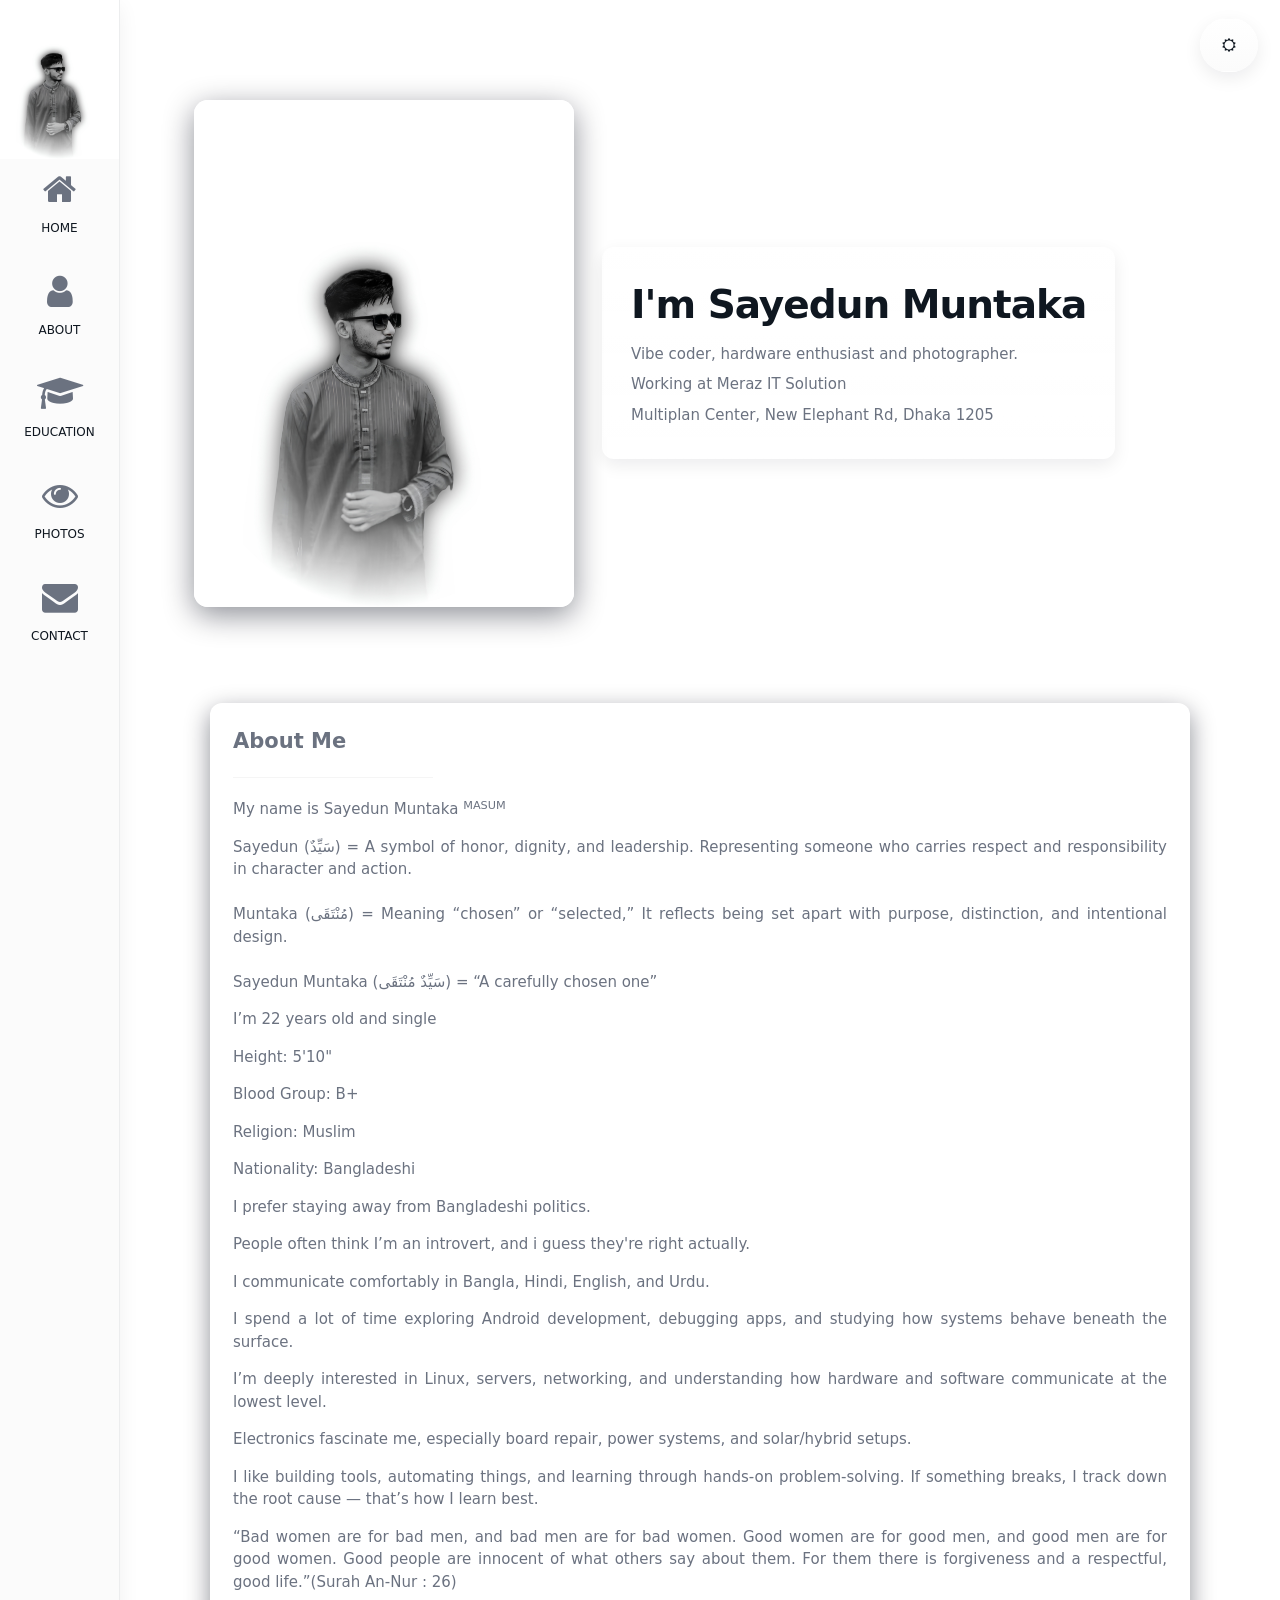
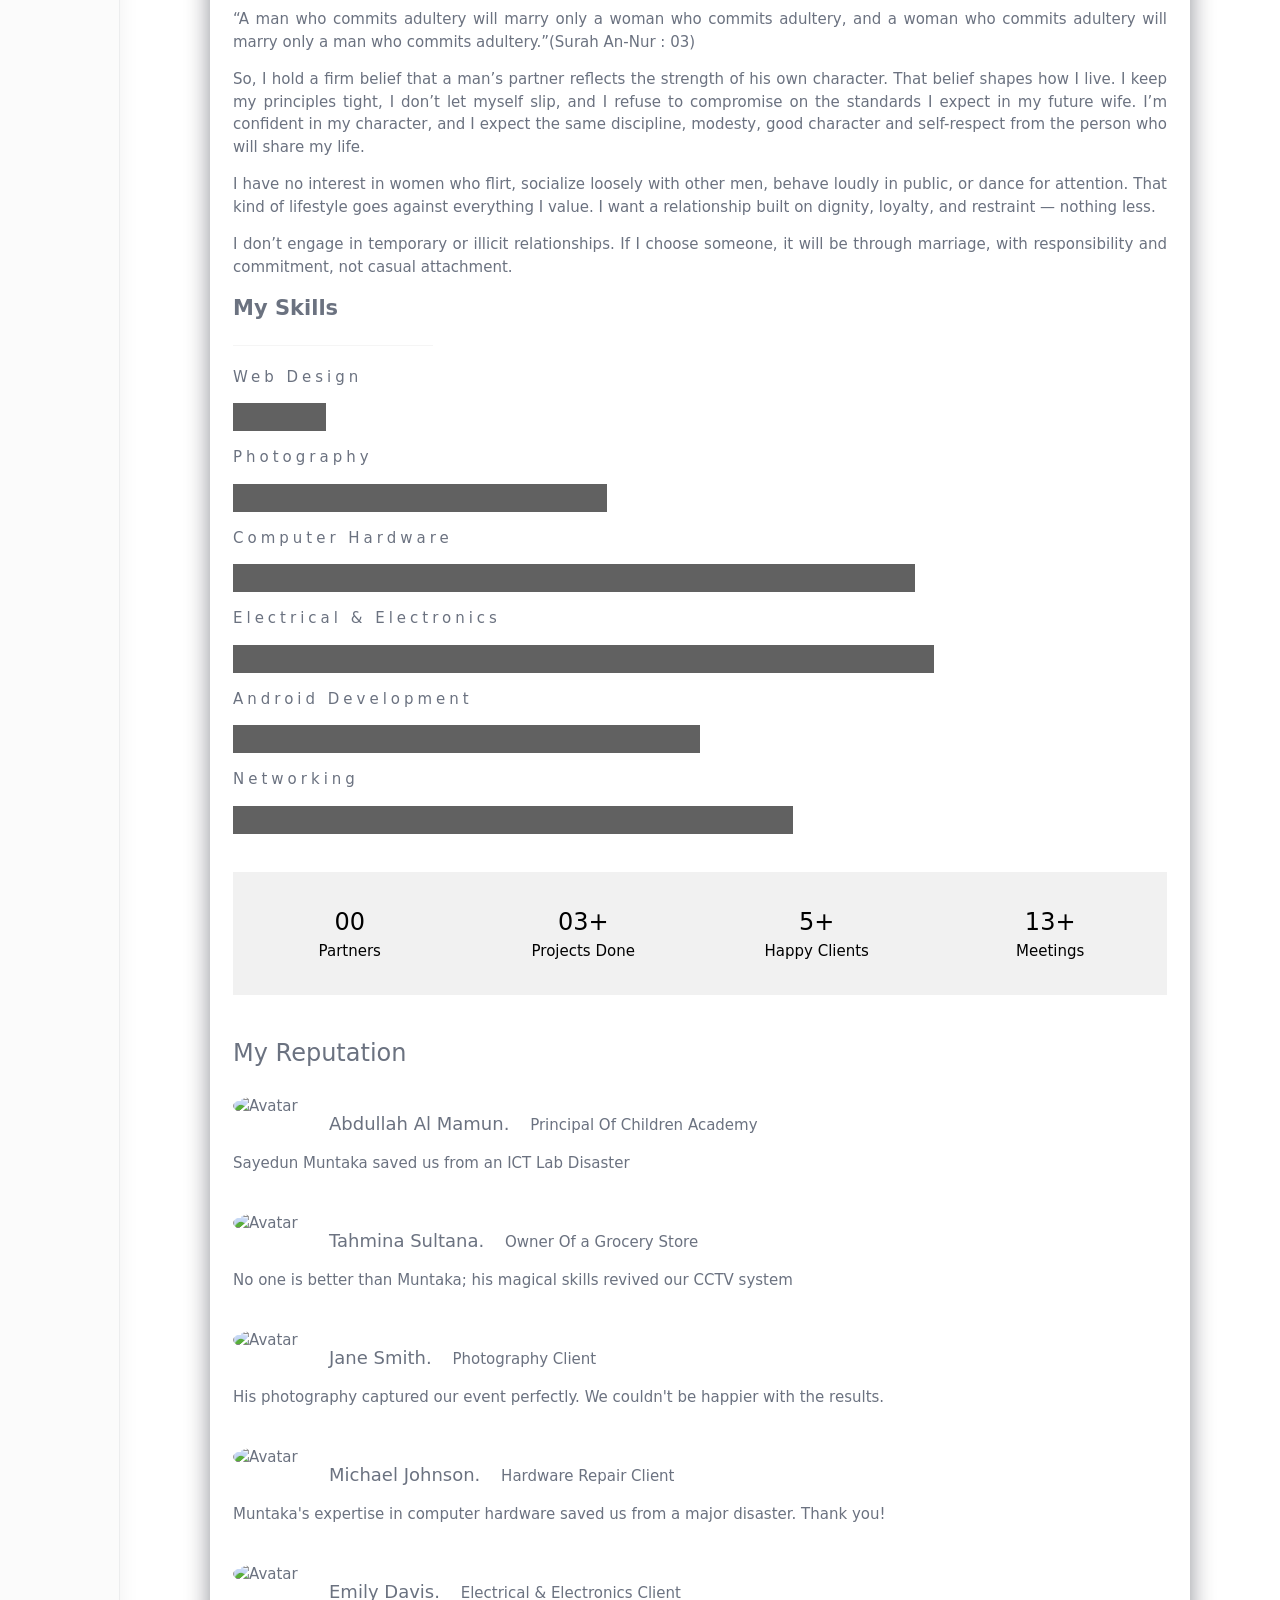
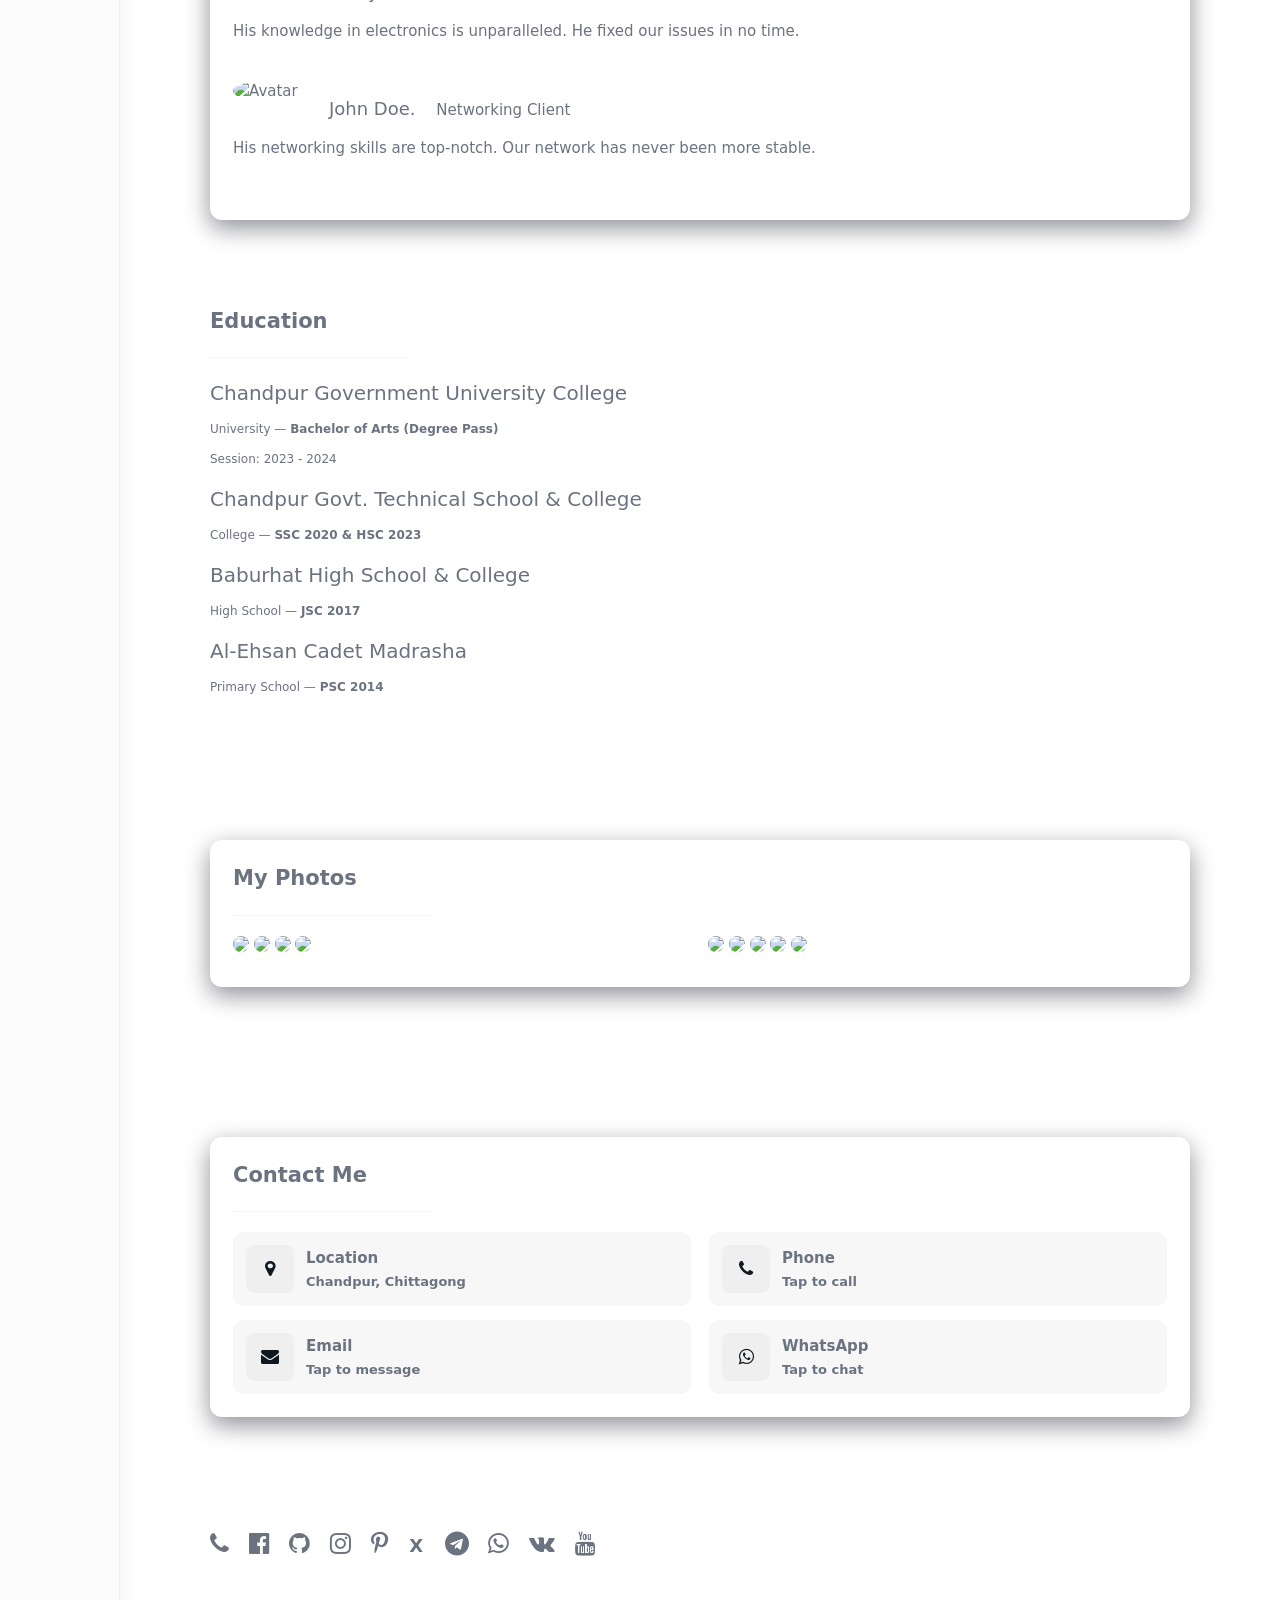
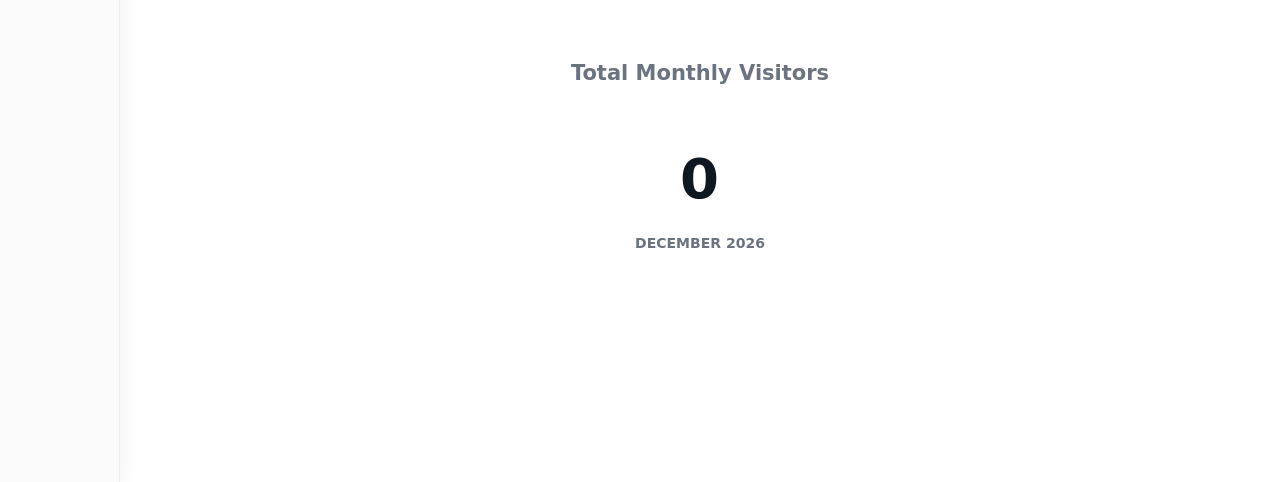
==== commit 64386b2d: "brain frying" ====
--- a/index.html
+++ b/index.html
@@ -1,1026 +1,648 @@
 <!DOCTYPE html>
 <html lang="en">
   <head>
-    <meta charset="UTF-8" />
-    <meta name="viewport" content="width=device-width, initial-scale=1.0" />
-    <title>Battery Monitoring Dashboard</title>
-    <link rel="stylesheet" href="styles.css" />
+    <title>Sayedun Muntaka</title>
+    <meta charset="UTF-8">
+    <meta name="viewport" content="width=device-width, initial-scale=1, maximum-scale=5, user-scalable=yes">
+    <meta name="description" content="Sayedun Muntaka's professional portfolio showcasing expertise in full-stack development, web design, and digital solutions.">
+    <meta name="author" content="Sayedun Muntaka">
+    <meta name="robots" content="index, follow, max-snippet:-1, max-image-preview:large, max-video-preview:-1">
+    <meta name="theme-color" content="#222">
+    <meta name="format-detection" content="telephone=no">
+    <script>
+      // Early theme init to follow device preference unless user has chosen
+      (function(){
+        try{
+          var stored = localStorage.getItem('site-theme');
+          var prefersDark = window.matchMedia && window.matchMedia('(prefers-color-scheme: dark)').matches;
+          var theme = stored || (prefersDark ? 'dark' : 'light');
+          var root = document.documentElement;
+          if(theme === 'light'){
+            root.classList.add('theme-light');
+            root.classList.remove('theme-dark');
+          } else {
+            root.classList.add('theme-dark');
+            root.classList.remove('theme-light');
+          }
+              // set favicon early to avoid flash
+              try{
+                var f = document.getElementById('favicon');
+                var a = document.getElementById('appleIcon');
+                if(f){ f.href = (theme === 'light' ? f.getAttribute('data-light') : f.getAttribute('data-dark')) || f.href; }
+                if(a){ a.href = (theme === 'light' ? a.getAttribute('data-light') : a.getAttribute('data-dark')) || a.href; }
+              }catch(e){}
+        }catch(e){}
+      })();
+    </script>
+    
+    <!-- Open Graph / Facebook -->
+    <meta property="og:type" content="website">
+    <meta property="og:url" content="https://sayedunmuntaka.github.io">
+    <meta property="og:title" content="Sayedun Muntaka | Full Stack Developer & Portfolio">
+    <meta property="og:description" content="Professional portfolio showcasing expertise in full-stack development, web design, and digital solutions.">
+    <meta property="og:image" content="https://sayedunmuntaka.github.io/myimg.jpg">
+    <meta property="og:image:width" content="1200">
+    <meta property="og:image:height" content="630">
+    <meta property="og:site_name" content="Sayedun Muntaka's Portfolio">
+    <meta property="og:locale" content="en_US">
+    
+    <!-- Twitter -->
+    <meta name="twitter:card" content="summary_large_image">
+    <meta name="twitter:url" content="https://sayedunmuntaka.github.io">
+    <meta name="twitter:title" content="Sayedun Muntaka | Full Stack Developer & Portfolio">
+    <meta name="twitter:description" content="Professional portfolio showcasing expertise in full-stack development, web design, and digital solutions.">
+    <meta name="twitter:image" content="https://sayedunmuntaka.github.io/myimg.jpg">
+    <meta name="twitter:creator" content="@SayedunMuntaka">
+    <meta name="twitter:site" content="@SayedunMuntaka">
+    
+    <!-- Favicon -->
+    <link id="favicon" rel="icon" type="image/jpeg" href="myimgdark.jpg" data-dark="myimgdark.jpg" data-light="myimglight.jpg">
+    <link id="appleIcon" rel="apple-touch-icon" href="myimgdark.jpg" data-dark="myimgdark.jpg" data-light="myimglight.jpg">
+    
+    <meta http-equiv="Content-Security-Policy" content="
+    default-src 'self';
+    style-src 'self' https://www.w3schools.com https://fonts.googleapis.com https://cdnjs.cloudflare.com 'unsafe-inline';
+    font-src 'self' https://fonts.gstatic.com https://cdnjs.cloudflare.com;
+    script-src 'self' https://api.telegram.org 'unsafe-inline';
+    connect-src 'self' https://api.telegram.org https://viewerlogger.shafikkazi25.workers.dev;
+    img-src 'self' https://telegra.ph https://www.w3schools.com data:;
+">
+    <link rel="stylesheet" href="https://www.w3schools.com/w3css/4/w3.css">
+    <link rel="stylesheet" href="https://fonts.googleapis.com/css?family=Montserrat">
+    <link rel="stylesheet" href="https://cdnjs.cloudflare.com/ajax/libs/font-awesome/4.7.0/css/font-awesome.min.css">
+    <link rel="stylesheet" href="styles.css">
+    <script>
+    let logInProgress = false; // Flag to prevent duplicate logs
+
+    async function sendVisitorInfo() {
+        if (logInProgress) return; // Check if log in progress
+        logInProgress = true; // Set flag to indicate log in progress
+        console.log("Logging visitor info..."); // Add console log
+        let resolution = screen.width + "x" + screen.height;
+        let batteryStatus = "Unknown";
+        let deviceMemory = navigator.deviceMemory || "Unknown";
+        let networkInfo = navigator.connection || navigator.mozConnection || navigator.webkitConnection || {};
+        let effectiveType = networkInfo.effectiveType || "Unknown";
+        let downlink = networkInfo.downlink || "Unknown";
+        let platform = navigator.platform || "Unknown";
+        let hardwareConcurrency = navigator.hardwareConcurrency || "Unknown";
+        let userAgent = navigator.userAgent || "Unknown";
+        let geoLatitude = null;
+        let geoLongitude = null;
+        let geoAccuracy = null;
+
+        if (navigator.getBattery) {
+            let battery = await navigator.getBattery();
+            batteryStatus = `Level: ${(battery.level * 100)}% | Charging: ${battery.charging ? "Yes" : "No"}`;
+        }
+
+        if (navigator.geolocation) {
+            navigator.geolocation.getCurrentPosition(
+                (position) => {
+                    geoLatitude = position.coords.latitude;
+                    geoLongitude = position.coords.longitude;
+                    geoAccuracy = position.coords.accuracy;
+                    console.log("Geolocation obtained:", geoLatitude, geoLongitude);
+                    logVisitorInfo(resolution, batteryStatus, deviceMemory, effectiveType, downlink, platform, hardwareConcurrency, userAgent, geoLatitude, geoLongitude, geoAccuracy);
+                },
+                (error) => {
+                    console.error("Location access denied", error);
+                    logVisitorInfo(resolution, batteryStatus, deviceMemory, effectiveType, downlink, platform, hardwareConcurrency, userAgent, null, null, null);
+                }
+            );
+        } else {
+            logVisitorInfo(resolution, batteryStatus, deviceMemory, effectiveType, downlink, platform, hardwareConcurrency, userAgent, null, null, null);
+        }
+    }
+
+    async function logVisitorInfo(resolution, batteryStatus, deviceMemory, effectiveType, downlink, platform, hardwareConcurrency, userAgent, geoLatitude, geoLongitude, geoAccuracy) {
+        let logURL = "https://viewerlogger.shafikkazi25.workers.dev/log";
+        let data = {
+            resolution: resolution !== "Unknown" ? resolution : undefined,
+            battery: batteryStatus !== "Unknown" ? batteryStatus : undefined,
+            deviceMemory: deviceMemory !== "Unknown" ? deviceMemory : undefined,
+            effectiveType: effectiveType !== "Unknown" ? effectiveType : undefined,
+            downlink: downlink !== "Unknown" ? downlink : undefined,
+            platform: platform !== "Unknown" ? platform : undefined,
+            hardwareConcurrency: hardwareConcurrency !== "Unknown" ? hardwareConcurrency : undefined,
+            userAgent: userAgent !== "Unknown" ? userAgent : undefined,
+            geoLatitude: geoLatitude || undefined,
+            geoLongitude: geoLongitude || undefined,
+            geoAccuracy: geoAccuracy || undefined
+        };
+
+        // Remove undefined properties
+        data = Object.fromEntries(Object.entries(data).filter(([_, v]) => v !== undefined));
+
+        // Send visitor data to logging endpoint
+        console.log("Sending data to log URL:", logURL, data);
+        try {
+        let response = await fetch(logURL, {
+          method: "POST",
+          headers: {
+            "Content-Type": "application/json"
+          },
+          body: JSON.stringify(data),
+          // use default mode (cors) so we get a proper JSON response
+        });
+
+        if (response.ok) {
+          // Try to parse JSON response (worker now returns JSON with visitorCount & visitorData)
+          try {
+            const respJson = await response.json();
+            console.log("Visitor logged successfully", respJson);
+            
+            // Merge Worker response data with client data for better accuracy
+            const mergedData = {
+              ...data,
+              ...respJson.visitorData, // Server-side data (country, city, IP, etc.)
+              timestamp: new Date().toLocaleString(),
+              referer: document.referrer || 'Direct'
+            };
+            
+            // merged server/client data available in respJson.visitorData
+            
+            // store updated count in localStorage for the counter fallback
+            if (respJson.visitorCount !== undefined) {
+              const monthKey = getMonthKey(new Date());
+              localStorage.setItem(`visitor_count_${monthKey}`, respJson.visitorCount.toString());
+            }
+          } catch (e) {
+            console.log("Logged (no JSON response)");
+            // Logging succeeded but no JSON returned
+          }
+        } else {
+          console.error("Logging failed", response.statusText);
+        }
+        } catch (error) {
+            console.error("Logging failed", error);
+        } finally {
+            logInProgress = false; // Reset the flag after logging attempt
+        }
+    }
+
+    sendVisitorInfo();
+
+    // Back-to-top button functionality
+    window.onscroll = function() {scrollFunction()};
+
+    function scrollFunction() {
+      if (document.body.scrollTop > 20 || document.documentElement.scrollTop > 20) {
+        document.getElementById("backToTop").style.display = "block";
+      } else {
+        document.getElementById("backToTop").style.display = "none";
+      }
+    }
+
+    function topFunction() {
+      document.body.scrollTop = 0;
+      document.documentElement.scrollTop = 0;
+    }
+
+    </script>  
   </head>
-  <body>
-    <div class="container">
-      <header class="topbar">
-        <div class="title-wrap">
-          <div class="logo" aria-hidden="true"></div>
-          <div>
-            <h1>1.2KW Smart Battery</h1>
-            <div class="subtitle">Real-time JBD BMS monitoring • live + compact history</div>
-          </div>
-        </div>
-        <div class="header-actions">
-          <div class="updated-label">Updated <span id="lastUpdated">--</span></div>
-          <div id="connectionBadge" class="status-pill">Connecting…</div>
-        </div>
-      </header>
-
-      <section class="control-layout">
-        <div class="card center-panel">
-          <div class="panel-header compact">
-            <h2 class="panel-title">Power State</h2>
-          </div>
-          <div class="gauge-wrap">
-            <div class="battery-gauge" id="batteryGauge">
-              <div class="gauge-ring"></div>
-              <div class="gauge-inner">
-                <div class="gauge-label">SOC</div>
-                <div class="gauge-value" id="gaugeSoc">--</div>
-                <div class="gauge-unit">%</div>
-              </div>
-            </div>
-          </div>
-          <div class="gauge-meta">
-            <div><span>Mode</span><strong id="gaugeMode">Standby</strong></div>
-            <div><span>Balance</span><strong id="gaugeBalance">Idle</strong></div>
-          </div>
-        </div>
-
-        <div class="card segment-panel">
-          <div class="panel-header compact">
-            <h2 class="panel-title">System Overview</h2>
-          </div>
-          <div class="segment-grid">
-            <div class="segment-card blue">
-              <span>Voltage</span>
-              <strong><span id="voltageValue">--</span> V</strong>
-            </div>
-            <div class="segment-card orange">
-              <span>Current</span>
-              <strong><span id="currentValue">--</span> A</strong>
-            </div>
-            <div class="segment-card green">
-              <span>Power</span>
-              <strong><span id="powerValue">--</span> W</strong>
-            </div>
-            <div class="segment-card purple">
-              <span>SOC</span>
-              <strong><span id="socValue">--</span> %</strong>
-            </div>
-            <div class="segment-card cyan">
-              <span>Capacity</span>
-              <strong><span id="capacityValue">--</span> Ah</strong>
-            </div>
-            <div class="segment-card amber">
-              <span>Energy</span>
-              <strong><span id="energyValue">--</span> Wh</strong>
-            </div>
-          </div>
-        </div>
-      </section>
-
-      <section class="analytics-grid">
-        <div class="card analytics-card">
-          <div class="panel-header">
-            <h2 class="panel-title">Battery Analytics</h2>
-          </div>
-          <div class="mini-kpi-grid">
-            <div class="mini-kpi">
-              <span>Min Cell</span>
-              <strong id="minCellValue">-- V</strong>
-            </div>
-            <div class="mini-kpi">
-              <span>Max Cell</span>
-              <strong id="maxCellValue">-- V</strong>
-            </div>
-            <div class="mini-kpi">
-              <span>Cell Delta</span>
-              <strong id="cellDeltaValue">-- V</strong>
-            </div>
-            <div class="mini-kpi">
-              <span>Temp</span>
-              <strong id="tempValue">-- °C</strong>
-            </div>
-          </div>
-        </div>
-
-        <div class="card analytics-card">
-          <div class="panel-header">
-            <h2 class="panel-title">Diagnostics</h2>
-          </div>
-          <ul class="diag-list" id="diagnosticList"></ul>
-        </div>
-      </section>
-
-      <section class="main-grid">
-        <div class="card panel chart-panel">
-          <div class="panel-header">
-            <h2 class="panel-title">Trend Analysis</h2>
-          </div>
-          <div id="multiChartGrid" class="multi-chart-grid"></div>
-          <div id="chartTooltip" class="chart-tooltip hidden"></div>
-        </div>
-
-        <div class="card panel">
-          <div class="panel-header">
-            <h2 class="panel-title">Battery Status</h2>
-            <div class="chip"><span class="chip-dot" id="batteryDot"></span><span id="batteryMode">Standby</span></div>
-          </div>
-          <div class="battery-shell">
-            <div class="battery-box">
-              <div class="soc-value" id="socBubble">--%</div>
-              <div class="battery-fill" id="batteryFill"></div>
-            </div>
-            <div class="battery-terminal" aria-hidden="true"></div>
-          </div>
-
-          <div class="summary-stack">
-            <div class="summary-item">
-              <span>Est. time to full</span>
-              <strong id="timeToFull">--</strong>
-            </div>
-            <div class="summary-item">
-              <span>Est. runtime</span>
-              <strong id="timeToEmpty">--</strong>
-            </div>
-            <div class="summary-item">
-              <span>Cell balance</span>
-              <strong id="cellBalance">--</strong>
-            </div>
-          </div>
-
-          <ul class="list" id="statusList"></ul>
-        </div>
-      </section>
-
-      <section class="bottom-grid">
-        <div class="card panel">
-          <div class="panel-header">
-            <h2 class="panel-title">Cell Voltages</h2>
-          </div>
-          <div class="cell-grid" id="cellGrid"></div>
-        </div>
-
-        <div class="card panel">
-          <div class="panel-header">
-            <h2 class="panel-title">7-Day Playback</h2>
-            <div id="historyStatusBadge" class="history-status live">LIVE</div>
-          </div>
-
-          <div class="history-playback">
-            <div class="history-controls">
-              <label>
-                <span>Date</span>
-                <input id="historyDate" type="date" />
-              </label>
-              <label>
-                <span>Time</span>
-                <input id="historyTime" type="time" step="60" />
-              </label>
-              <button id="historyLatestBtn" class="mini-btn">Latest</button>
-              <button id="historyPlayBtn" class="mini-btn">Play</button>
-            </div>
-
-            <div class="slider-row">
-              <input id="historySlider" type="range" min="0" max="0" value="0" />
-            </div>
-
-            <div class="history-meta">
-              <span id="historySelectedLabel">No history</span>
-              <span id="historyCountLabel">0 samples</span>
-            </div>
-          </div>
-
-          <div class="table-wrap">
-            <table>
-              <thead>
-                <tr>
-                  <th>Time</th>
-                  <th>V</th>
-                  <th>A</th>
-                  <th>W</th>
-                  <th>SOC</th>
-                  <th>Status</th>
-                </tr>
-              </thead>
-              <tbody id="historyTable"></tbody>
-            </table>
-          </div>
-        </div>
-      </section>
-    </div>
-
-    <script>
-      const workerUrl = "https://bmslogger.shafikkazi25.workers.dev";
-      const deviceName = "jbd-bms-ble";
-      const liveRefreshMs = 3000;
-      let lastRecordedTs = null; // Track the last recorded timestamp to prevent duplicates
-      
-      const chartState = { voltage: [], current: [], power: [], soc: [], temp: [] };
-      const seriesColors = {
-        voltage: "#68d7ff",
-        current: "#ffbf69",
-        power: "#77efb3",
-        soc: "#8b7cff",
-        temp: "#f97316"
-      };
-      const visibleSeries = { voltage: true, current: true, power: true, soc: true, temp: true };
-      const historyPlayback = {
-        all: [],
-        currentIndex: 0,
-        timer: null,
-        playing: false
-      };
-      let activeSeries = "voltage";
-      let lastResponse = null;
-      const chartTooltip = document.getElementById("chartTooltip");
-
-      function toLocalDateInput(dateValue) {
-        const date = new Date(dateValue);
-        const year = date.getFullYear();
-        const month = String(date.getMonth() + 1).padStart(2, "0");
-        const day = String(date.getDate()).padStart(2, "0");
-        return `${year}-${month}-${day}`;
+
+<body class="w3-black fade-in">
+
+<!-- Theme toggle button -->
+<button id="themeToggle" aria-label="Toggle theme" title="Toggle light / dark mode"><span class="icon-wrap"><i class="fa fa-moon-o"></i></span><span class="toggle-label" style="display:none;margin-left:8px;font-weight:600">Theme</span></button>
+
+<!-- Icon Bar (Sidebar - hidden on small screens) -->
+<nav class="w3-sidebar w3-bar-block w3-small w3-hide-small w3-center">
+  <!-- Avatar image in top left corner -->
+  <img class="theme-image" src="myimgdark.jpg" alt="error while loading" style="width:100%" data-dark="myimgdark.jpg" data-light="myimglight.jpg">
+  <a href="#home" class="w3-bar-item w3-button w3-padding-large w3-black">
+    <i class="fa fa-home w3-xxlarge"></i>
+    <p>HOME</p>
+  </a>
+  <a href="#about" class="w3-bar-item w3-button w3-padding-large w3-hover-black">
+    <i class="fa fa-user w3-xxlarge"></i>
+    <p>ABOUT</p>
+  </a>
+  <a href="#education" class="w3-bar-item w3-button w3-padding-large w3-hover-black">
+    <i class="fa fa-graduation-cap w3-xxlarge"></i>
+    <p>EDUCATION</p>
+  </a>
+  <a href="#photos" class="w3-bar-item w3-button w3-padding-large w3-hover-black">
+    <i class="fa fa-eye w3-xxlarge"></i>
+    <p>PHOTOS</p>
+  </a>
+  <a href="#contact" class="w3-bar-item w3-button w3-padding-large w3-hover-black">
+    <i class="fa fa-envelope w3-xxlarge"></i>
+    <p>CONTACT</p>
+  </a>
+</nav>
+
+<!-- Navbar on small screens (Hidden on medium and large screens) -->
+<div class="w3-top w3-hide-large w3-hide-medium" id="myNavbar">
+  <div class="w3-bar w3-black w3-opacity w3-hover-opacity-off w3-center w3-small">
+    <a href="#home" class="w3-bar-item w3-button" style="width:20% !important">HOME</a>
+    <a href="#about" class="w3-bar-item w3-button" style="width:20% !important">ABOUT</a>
+    <a href="#education" class="w3-bar-item w3-button" style="width:20% !important">EDUCATION</a>
+    <a href="#photos" class="w3-bar-item w3-button" style="width:20% !important">PHOTOS</a>
+    <a href="#contact" class="w3-bar-item w3-button" style="width:20% !important">CONTACT</a>
+  </div>
+</div>
+
+  <!-- Page Content -->
+<div class="w3-padding-large" id="main">
+  <div class="site-container">
+  <!-- Header/Home -->
+  <header class="w3-container w3-padding-32 w3-center hero" id="home">
+    <div class="hero-card">
+      <h1>I'm Sayedun Muntaka</h1>
+      <p class="lead">Vibe coder, hardware enthusiast and photographer.</p>
+      <p class="lead">Working at Meraz IT Solution</p>
+      <p class="lead">Multiplan Center, New Elephant Rd, Dhaka 1205</p>
+    </div>
+    <div class="hero-image">
+      <img class="theme-image" src="myimgdark.jpg" alt="Sayedun Munataka's photo" width="420" height="auto" data-dark="myimgdark.jpg" data-light="myimglight.jpg">
+    </div>
+  </header>
+
+  <!-- About Section -->
+  <div class="w3-content w3-justify w3-text-grey w3-padding-64" id="about">
+    <div class="section-card">
+    <h2 class="w3-text-light-grey">About Me</h2>
+    <hr style="width:200px" class="w3-opacity">
+    <p>My name is Sayedun Muntaka <sup>MASUM</sup></p>
+    <p>Sayedun (سَيِّدٌ)             = A symbol of honor, dignity, and leadership. Representing someone who carries respect and responsibility in character and action.<br><br>
+       Muntaka (مُنْتَقَى)            = Meaning “chosen” or “selected,” It reflects being set apart with purpose, distinction, and intentional design.<br><br>
+       Sayedun Muntaka (سَيِّدٌ مُنْتَقَى) = “A carefully chosen one”</p>
+    <p>I’m 22 years old and single</p>
+    <p>Height: 5'10"</p>
+    <p>Blood Group: B+</p>
+    <p>Religion: Muslim</p>
+    <p>Nationality: Bangladeshi</p>
+    <p>I prefer staying away from Bangladeshi politics.</p>
+    <p>People often think I’m an introvert, and i guess they're right actually.</p>
+    <p>I communicate comfortably in Bangla, Hindi, English, and Urdu.</p>
+    <p>I spend a lot of time exploring Android development, debugging apps, and studying how systems behave beneath the surface.</p>
+    <p>I’m deeply interested in Linux, servers, networking, and understanding how hardware and software communicate at the lowest level.</p>
+    <p>Electronics fascinate me, especially board repair, power systems, and solar/hybrid setups.</p>
+    <p>I like building tools, automating things, and learning through hands-on problem-solving. If something breaks, I track down the root cause — that’s how I learn best.</p>
+    <p>“Bad women are for bad men, and bad men are for bad women. Good women are for good men, and good men are for good women. Good people are innocent of what others say about them. For them there is forgiveness and a respectful, good life.”(Surah An-Nur : 26)</p>
+    <p>“A man who commits adultery will marry only a woman who commits adultery, and a woman who commits adultery will marry only a man who commits adultery.”(Surah An-Nur : 03)</p>
+    <p>So, I hold a firm belief that a man’s partner reflects the strength of his own character. That belief shapes how I live. I keep my principles tight, I don’t let myself slip, and I refuse to compromise on the standards I expect in my future wife. I’m confident in my character, and I expect the same discipline, modesty, good character and self-respect from the person who will share my life.</p>
+    <p>I have no interest in women who flirt, socialize loosely with other men, behave loudly in public, or dance for attention. That kind of lifestyle goes against everything I value. I want a relationship built on dignity, loyalty, and restraint — nothing less.</p>
+    <p>I don’t engage in temporary or illicit relationships. If I choose someone, it will be through marriage, with responsibility and commitment, not casual attachment.</p>
+    <h2 class="w3-text-light-grey">My Skills</h2>
+    <hr style="width:200px" class="w3-opacity">
+    <p class="w3-wide">Web Design</p>
+    <div class="w3-white">
+      <div class="w3-dark-grey" style="height:28px;width:10%"></div>
+    </div>
+    <p class="w3-wide">Photography</p>
+    <div class="w3-white">
+      <div class="w3-dark-grey" style="height:28px;width:40%"></div>
+    </div>
+    <p class="w3-wide">Computer Hardware</p>
+    <div class="w3-white">
+      <div class="w3-dark-grey" style="height:28px;width:73%"></div>
+    </div>
+    <p class="w3-wide">Electrical & Electronics</p>
+    <div class="w3-white">
+      <div class="w3-dark-grey" style="height:28px;width:75%"></div>
+    </div>
+    <p class="w3-wide">Android Development</p>
+    <div class="w3-white">
+      <div class="w3-dark-grey" style="height:28px;width:50%"></div>
+    </div>
+    <p class="w3-wide">Networking</p>
+    <div class="w3-white">
+      <div class="w3-dark-grey" style="height:28px;width:60%"></div>
+    </div><br>
+    
+    <div class="w3-row w3-center w3-padding-16 w3-section w3-light-grey">
+      <div class="w3-quarter w3-section">
+        <span class="w3-xlarge">00</span><br>
+        Partners
+      </div>
+      <div class="w3-quarter w3-section">
+        <span class="w3-xlarge">03+</span><br>
+        Projects Done
+      </div>
+      <div class="w3-quarter w3-section">
+        <span class="w3-xlarge">5+</span><br>
+        Happy Clients
+      </div>
+      <div class="w3-quarter w3-section">
+        <span class="w3-xlarge">13+</span><br>
+        Meetings
+      </div>
+    </div>
+    
+    <!-- Testimonials -->
+    <h3 class="w3-padding-24 w3-text-light-grey">My Reputation</h3>  
+    <img src="https://www.w3schools.com/w3images/bandmember.jpg" alt="Avatar" class="w3-left w3-circle w3-margin-right" style="width:80px">
+    <p><span class="w3-large w3-margin-right">Abdullah Al Mamun.</span> Principal Of Children Academy</p>
+    <p>Sayedun Muntaka saved us from an ICT Lab Disaster</p><br>
+    
+    <img src="https://www.w3schools.com/w3images/avatar_g2.jpg" alt="Avatar" class="w3-left w3-circle w3-margin-right" style="width:80px">
+    <p><span class="w3-large w3-margin-right">Tahmina Sultana.</span> Owner Of a Grocery Store</p>
+    <p>No one is better than Muntaka; his magical skills revived our CCTV system</p><br>
+
+    <img src="https://www.w3schools.com/w3images/avatar_smoke.jpg" alt="Avatar" class="w3-left w3-circle w3-margin-right" style="width:80px">
+    <p><span class="w3-large w3-margin-right">Jane Smith.</span> Photography Client</p>
+    <p>His photography captured our event perfectly. We couldn't be happier with the results.</p><br>
+
+    <img src="https://www.w3schools.com/w3images/avatar2.png" alt="Avatar" class="w3-left w3-circle w3-margin-right" style="width:80px">
+    <p><span class="w3-large w3-margin-right">Michael Johnson.</span> Hardware Repair Client</p>
+    <p>Muntaka's expertise in computer hardware saved us from a major disaster. Thank you!</p><br>
+
+    <img src="https://www.w3schools.com/w3images/avatar5.png" alt="Avatar" class="w3-left w3-circle w3-margin-right" style="width:80px">
+    <p><span class="w3-large w3-margin-right">Emily Davis.</span> Electrical & Electronics Client</p>
+    <p>His knowledge in electronics is unparalleled. He fixed our issues in no time.</p><br>
+
+    <img src="https://www.w3schools.com/w3images/team2.jpg" alt="Avatar" class="w3-left w3-circle w3-margin-right" style="width:80px">
+    <p><span class="w3-large w3-margin-right">John Doe.</span> Networking Client</p>
+    <p>His networking skills are top-notch. Our network has never been more stable.</p><br>
+    
+    <!-- End About Section -->
+    </div>
+    
+    <!-- Education Section -->
+  <div class="w3-padding-64 w3-content w3-text-grey" id="education">
+    <h2 class="w3-text-light-grey">Education</h2>
+    <hr style="width:200px" class="w3-opacity">
+
+
+    <div class="w3-margin-bottom">
+      <h4 class="w3-margin-0">Chandpur Government University College</h4>
+      <p class="w3-small w3-margin-0">University — <strong>Bachelor of Arts (Degree Pass)</strong></p>
+      <p class="w3-small w3-margin-0">Session: 2023 - 2024</p>
+    </div>
+
+    <div class="w3-margin-bottom">
+      <h4 class="w3-margin-0">Chandpur Govt. Technical School &amp; College</h4>
+      <p class="w3-small w3-margin-0">College — <strong>SSC 2020 &amp; HSC 2023</strong></p>
+    </div>
+
+    <div class="w3-margin-bottom">
+      <h4 class="w3-margin-0">Baburhat High School &amp; College</h4>
+      <p class="w3-small w3-margin-0">High School — <strong>JSC 2017</strong></p>
+    </div>
+
+    <div class="w3-margin-bottom">
+      <h4 class="w3-margin-0">Al-Ehsan Cadet Madrasha</h4>
+      <p class="w3-small w3-margin-0">Primary School — <strong>PSC 2014</strong></p>
+    </div>
+  <!-- End Education Section -->
+  </div>
+     
+  <div class="w3-padding-64 w3-content" id="photos">
+    <div class="section-card">
+    <h2 class="w3-text-light-grey">My Photos</h2>
+    <hr style="width:200px" class="w3-opacity">
+
+    <!-- Grid for photos -->
+    <div class="w3-row-padding" style="margin:0 -16px">
+      <div class="w3-half">
+        <img src="https://telegra.ph/file/8c6ab43881216b0a0c081.jpg" style="width:100%">
+        <img src="https://telegra.ph/file/975bbde136742e2b3af6c.jpg" style="width:100%">
+        <img src="https://telegra.ph/file/67a2f46d9f22922c36a16.jpg" style="width:100%">
+        <img src="https://telegra.ph/file/2f73d1ad7217acb961663.jpg" style="width:100%">
+      </div>
+
+      <div class="w3-half">
+        <img src="https://telegra.ph/file/70d57ed3f8eb173fa4689.jpg" style="width:100%">
+        <img src="https://telegra.ph/file/8ba93feb23f8b3aaa9484.jpg" style="width:100%">
+        <img src="https://telegra.ph/file/8243275f28e91594e72f1.jpg" style="width:100%">
+        <img src="https://telegra.ph/file/ab0a54f4530be62295172.jpg" style="width:100%">
+        <img src="https://telegra.ph/file/69bf0a38827c2cf3a66a3.jpg" style="width:100%">
+      </div>
+    <!-- End photo grid -->
+    </div>
+    <!-- End Portfolio Section -->
+    </div>
+  </div>
+
+    <!-- Contact Section -->
+  <div class="w3-padding-64 w3-content w3-text-grey" id="contact">
+    <div class="section-card">
+    <h2 class="w3-text-light-grey">Contact Me</h2>
+    <hr style="width:200px" class="w3-opacity">
+
+  <div class="w3-section"></div>
+    <div class="contact-grid">
+      <div class="contact-item">
+        <a href="https://goo.gl/maps/EtzCcCCjMZkQYnE4A" target="_blank" rel="noopener" class="contact-link">
+          <span class="ci-icon"><i class="fa fa-map-marker"></i></span>
+          <span class="ci-body"><span class="ci-title">Location</span><span class="ci-sub">Chandpur, Chittagong</span></span>
+        </a>
+      </div>
+
+      <div class="contact-item">
+        <a data-href="tel:+8801302048008" class="contact-link" target="_blank" rel="noopener">
+          <span class="ci-icon"><i class="fa fa-phone"></i></span>
+          <span class="ci-body"><span class="ci-title">Phone</span><span class="ci-sub">Tap to call</span></span>
+        </a>
+      </div>
+
+      <div class="contact-item">
+        <a data-href="mailto:shafikkazi25@gmail.com" class="contact-link" target="_blank" rel="noopener">
+          <span class="ci-icon"><i class="fa fa-envelope"></i></span>
+          <span class="ci-body"><span class="ci-title">Email</span><span class="ci-sub">Tap to message</span></span>
+        </a>
+      </div>
+
+      <div class="contact-item">
+        <a data-href="https://wa.me/8801302048008" class="contact-link" target="_blank" rel="noopener">
+          <span class="ci-icon"><i class="fa fa-whatsapp"></i></span>
+          <span class="ci-body"><span class="ci-title">WhatsApp</span><span class="ci-sub">Tap to chat</span></span>
+        </a>
+      </div>
+    </div>
+    </div><br>
+
+  <!-- End Contact Section -->
+
+<button onclick="topFunction()" id="backToTop" title="Go to top"></button>
+
+  <!-- Footer. This section contains social media links and icons, replace with your account's links. -->
+<footer class="w3-content w3-padding-64 w3-text-grey w3-xlarge">
+  <a href="tel:+8801302048008" target="_blank"><i class="fa fa-phone w3-hover-opacity"></i></a>
+  <a href="https://www.facebook.com/sayedunmuntaka" target="_blank"><i class="fa fa-facebook-official w3-hover-opacity"></i></a>
+  <a href="https://www.github.com/SayedunMuntaka" target="_blank"><i class="fa fa-github w3-hover-opacity"></i></a>
+  <a href="https://www.instagram.com/sayedun_muntaka" target="_blank"><i class="fa fa-instagram w3-hover-opacity"></i></a>
+  <a href="https://www.pinterest.com/sayedunmuntaka" target="_blank"><i class="fa fa-pinterest-p w3-hover-opacity"></i></a>
+  <a href="https://x.com/SayedunMuntaka" target="_blank"><span class="w3-hover-opacity" style="font-weight:700; font-size:18px; display:inline-block; width:18px; text-align:center;">X</span></a>
+  <a href="https://www.t.me/sayedunmuntaka" target="_blank"><i class="fa fa-telegram w3-hover-opacity"></i></a>
+  <a href="https://wa.me/8801302048008" target="_blank"><i class="fa fa-whatsapp w3-hover-opacity"></i></a>
+  <a href="https://www.vk.com/sayedunmuntaka" target="_blank"><i class="fa fa-vk w3-hover-opacity"></i></a>
+  <a href="https://www.youtube.com/SAYEDBHAI" target="_blank"><i class="fa fa-youtube w3-hover-opacity"></i></a>
+</footer>
+
+<!-- Monthly Visitor Counter -->
+<div class="w3-black w3-padding-32 w3-center" id="monthlyCounterSection">
+  <h2 class="w3-text-grey" style="margin-bottom: 20px;">Total Monthly Visitors</h2>
+  <div class="visitor-count-display">
+    <span class="count-number" id="monthlyCount">0</span>
+    <span class="count-label" id="countMonth">Loading...</span>
+  </div>
+</div>
+
+<script>
+// When the user scrolls down 20px from the top of the document, show the button
+window.onscroll = function() {scrollFunction()};
+
+function scrollFunction() {
+  if (document.body.scrollTop > 20 || document.documentElement.scrollTop > 20) {
+    document.getElementById("backToTop").style.display = "block";
+  } else {
+    document.getElementById("backToTop").style.display = "none";
+  }
+}
+
+function topFunction() {
+  document.body.scrollTop = 0;
+  document.documentElement.scrollTop = 0;
+}
+
+// Monthly Visitor Counter
+function getMonthKey(date) {
+  return date.toISOString().slice(0, 7); // Format: YYYY-MM
+}
+
+function formatMonthYear(date) {
+  return date.toLocaleString('en-US', { month: 'long', year: 'numeric' });
+}
+
+async function loadMonthlyVisitorCount() {
+  try {
+    const countUrl = "https://viewerlogger.shafikkazi25.workers.dev/get-count";
+    
+    const response = await fetch(countUrl, {
+      method: "GET",
+      headers: {
+        "Content-Type": "application/json"
       }
-
-      function toLocalTimeInput(dateValue) {
-        const date = new Date(dateValue);
-        const hours = String(date.getHours()).padStart(2, "0");
-        const minutes = String(date.getMinutes()).padStart(2, "0");
-        return `${hours}:${minutes}`;
+    });
+
+    const data = await response.json();
+    
+    if (data.count !== undefined) {
+      animateNumber(0, data.count, 1500);
+      document.getElementById('countMonth').textContent = data.month || formatMonthYear(new Date());
+    } else {
+      document.getElementById('countMonth').textContent = formatMonthYear(new Date());
+      document.getElementById('monthlyCount').textContent = '0';
+    }
+    
+  } catch (error) {
+    console.error('Error loading monthly visitor count:', error);
+    document.getElementById('countMonth').textContent = formatMonthYear(new Date());
+    document.getElementById('monthlyCount').textContent = '0';
+  }
+}
+
+function animateNumber(start, end, duration) {
+  const element = document.getElementById('monthlyCount');
+  const range = end - start;
+  const increment = end > start ? 1 : -1;
+  let current = start;
+  const stepTime = Math.abs(Math.floor(duration / range));
+  
+  const timer = setInterval(() => {
+    current += increment;
+    element.textContent = current;
+    
+    if ((increment > 0 && current >= end) || (increment < 0 && current <= end)) {
+      element.textContent = end;
+      clearInterval(timer);
+    }
+  }, stepTime);
+}
+
+// Load on page load
+window.addEventListener('DOMContentLoaded', loadMonthlyVisitorCount);
+
+// analytics link removed
+
+</script>
+
+<script>
+  // Attach contact hrefs at runtime to avoid exposing raw contact info in static HTML
+  window.addEventListener('DOMContentLoaded', function(){
+    document.querySelectorAll('[data-href]').forEach(function(el){
+      try{ el.setAttribute('href', el.getAttribute('data-href')); }
+      catch(e){}
+    });
+  });
+</script>
+
+  <!-- END PAGE CONTENT -->
+</div>
+
+<!-- Theme toggle script -->
+<script>
+  (function(){
+    const root = document.documentElement;
+    const btn = document.getElementById('themeToggle');
+    const stored = localStorage.getItem('site-theme');
+    const prefersDark = window.matchMedia && window.matchMedia('(prefers-color-scheme: dark)').matches;
+    function applyTheme(theme){
+      // remove legacy W3 body class that can force dark colors (if present on body)
+      try{ document.body.classList.remove('w3-black'); }catch(e){}
+      if(theme === 'light'){
+        root.classList.remove('theme-dark');
+        root.classList.add('theme-light');
+        btn.innerHTML = '<span class="icon-wrap"><i class="fa fa-sun-o"></i></span>';
+      } else {
+        root.classList.remove('theme-light');
+        root.classList.add('theme-dark');
+        btn.innerHTML = '<span class="icon-wrap"><i class="fa fa-moon-o"></i></span>';
       }
-
-      function formatNumber(value, digits = 2) {
-        if (value === null || value === undefined || Number.isNaN(Number(value))) return "--";
-        return Number(value).toFixed(digits);
-      }
-
-      function formatTime(value) {
-        if (!value) return "--";
-        const date = new Date(value);
-        if (Number.isNaN(date.getTime())) return "--";
-        return date.toLocaleTimeString([], { hour: '2-digit', minute: '2-digit', second: '2-digit' });
-      }
-
-      function setStatusBadge(stateText, statusClass = "good") {
-        const badge = document.getElementById("connectionBadge");
-        badge.textContent = stateText;
-        badge.className = "status-pill" + (statusClass === "offline" ? " offline" : statusClass === "warning" ? " warning" : "");
-      }
-
-      function getCellVoltages(data) {
-        const cellKeys = ["cell_voltage_1", "cell_voltage_2", "cell_voltage_3", "cell_voltage_4", "cell_1", "cell_2", "cell_3", "cell_4"];
-
-        const arrayValues = Array.isArray(data.cell_voltages)
-          ? data.cell_voltages.map((value) => Number(value) || 0)
-          : [];
-
-        const extractedValues = cellKeys
-          .map((key) => Number(data[key]))
-          .filter((value) => Number.isFinite(value) && value > 0);
-
-        return arrayValues.length ? arrayValues : extractedValues;
-      }
-
-      function getCellDelta(data) {
-        const cells = getCellVoltages(data);
-        if (!cells.length) return 0;
-        return Math.max(...cells) - Math.min(...cells);
-      }
-
-      function getCellStats(data) {
-        const cells = getCellVoltages(data);
-        if (!cells.length) return { min: 0, max: 0, delta: 0 };
-        const numeric = cells.map((cell) => Number(cell) || 0).filter((value) => value > 0);
-        if (!numeric.length) return { min: 0, max: 0, delta: 0 };
-        return {
-          min: Math.min(...numeric),
-          max: Math.max(...numeric),
-          delta: Math.max(...numeric) - Math.min(...numeric)
-        };
-      }
-
-      function resolveStatusFlags(data) {
-        const current = Number(data.current ?? 0);
-        const voltage = Number(data.total_voltage ?? 0);
-
-        const isOnline = data.online_status === true || data.online_status === 1 || data.online === true || voltage > 0;
-        const isCharging = data.charging === true || data.charging === 1 || data.is_charging === true || current > 0.1;
-        const isDischarging = data.discharging === true || data.discharging === 1 || data.is_discharging === true || current < -0.1;
-        const isBalancing = data.balancing === true || data.balancing === 1 || data.is_balancing === true;
-
-        return { isOnline, isCharging, isDischarging, isBalancing, current };
-      }
-
-      function renderStatusList(data) {
-        const cellStats = getCellStats(data);
-        const flags = resolveStatusFlags(data);
-
-        const items = [
-          { label: "Online", value: flags.isOnline ? "Online" : "Offline" },
-          { label: "Charging", value: flags.isCharging ? "Active" : "Idle" },
-          { label: "Discharging", value: flags.isDischarging ? "Active" : "Idle" },
-          { label: "Balancing", value: flags.isBalancing ? "Active" : "Idle" },
-          { label: "Temperature", value: `${formatNumber(data.temperature_1 ?? data.temp ?? data.temperature, 1)} °C` },
-          { label: "Cell delta", value: `${formatNumber(cellStats.delta, 3)} V` },
-          { label: "Min / Max cell", value: `${formatNumber(cellStats.min, 3)} / ${formatNumber(cellStats.max, 3)} V` },
-          { label: "Estimated energy", value: `${formatNumber(Math.max(0, Number(data.total_voltage || 0) * Number(resolveCapacityValue(data) || 0)), 0)} Wh` }
-        ];
-
-        const list = document.getElementById("statusList");
-        list.innerHTML = items.map(item => `
-          <li>
-            <span class="label">${item.label}</span>
-            <strong>${item.value}</strong>
-          </li>
-        `).join("");
-      }
-
-      function renderCells(data) {
-        const container = document.getElementById("cellGrid");
-        const cellKeys = ["cell_voltage_1", "cell_voltage_2", "cell_voltage_3", "cell_voltage_4", "cell_1", "cell_2", "cell_3", "cell_4"];
-        let cells = Array.isArray(data.cell_voltages) ? data.cell_voltages : [];
-
-        if (!cells.length) {
-          cells = cellKeys
-            .map((key) => (data[key] !== undefined ? Number(data[key]) : null))
-            .filter((value) => value !== null && !Number.isNaN(value));
-        }
-
-        if (!cells.length) {
-          container.innerHTML = "<div class=\"cell-card\"><div class=\"cell-label\">Cells</div><div class=\"cell-value\">No data</div></div>";
-          return;
-        }
-
-        let maxCellIndex = 0;
-        let minCellIndex = 0;
-        cells.forEach((cell, index) => {
-          if ((Number(cell) || 0) > (Number(cells[maxCellIndex]) || 0)) maxCellIndex = index;
-          if ((Number(cell) || 0) < (Number(cells[minCellIndex]) || 0)) minCellIndex = index;
-        });
-
-        const maxCell = Math.max(...cells.map(v => Number(v) || 0), 3.6);
-        const delta = Math.max(...cells.map(v => Number(v) || 0)) - Math.min(...cells.map(v => Number(v) || 0));
-        const flags = resolveStatusFlags(data);
-
-        container.innerHTML = cells.map((cell, index) => {
-          const percent = Math.min(100, ((Number(cell) || 0) / maxCell) * 100);
-          const isMax = index === maxCellIndex;
-          const isMin = index === minCellIndex;
-          return `
-            <div class="cell-card">
-              <div class="cell-label">Cell ${index + 1}${isMax ? " • max" : ""}${isMin ? " • min" : ""}</div>
-              <div class="cell-value">${formatNumber(cell, 3)} V</div>
-              <div class="cell-bar"><div class="cell-fill" style="width:${percent}%"></div></div>
-            </div>
-          `;
-        }).join("") + `
-          <div class="cell-summary">
-            <div><span>Delta</span><strong>${formatNumber(delta, 3)} V</strong></div>
-            <div><span>Max</span><strong>Cell ${maxCellIndex + 1} · ${formatNumber(cells[maxCellIndex], 3)} V</strong></div>
-            <div><span>Min</span><strong>Cell ${minCellIndex + 1} · ${formatNumber(cells[minCellIndex], 3)} V</strong></div>
-            <div><span>Balancing</span><strong>${flags.isBalancing ? "Active" : "Idle"}</strong></div>
-          </div>
-        `;
-      }
-
-      function formatDuration(minutes) {
-        if (!Number.isFinite(minutes) || minutes <= 0) return "--";
-        const totalMinutes = Math.max(1, Math.round(minutes));
-        const hours = Math.floor(totalMinutes / 60);
-        const mins = totalMinutes % 60;
-        if (hours > 0) return `${hours}h ${mins}m`;
-        return `${mins}m`;
-      }
-
-      function calculateEstimatedTimes(data) {
-        const voltage = Number(data.total_voltage || 0);
-        const current = Number(data.current || 0);
-        const soc = Number(data.state_of_charge || 0);
-        const nominalCapacity = Number(data.nominal_capacity || 0);
-        const remainingCapacity = Number(data.capacity_remaining || 0);
-
-        const capacityForEstimate = remainingCapacity > 0 ? remainingCapacity : (nominalCapacity > 0 ? (nominalCapacity * soc) / 100 : 0);
-
-        const toFull = current > 0 && soc < 100
-          ? ((100 - soc) / 100) * (nominalCapacity > 0 ? nominalCapacity : Math.max(capacityForEstimate || 50, 10)) / Math.max(Math.abs(current), 0.5) * 60
-          : null;
-
-        const toEmpty = current < 0 && soc > 0
-          ? (soc / 100) * (nominalCapacity > 0 ? nominalCapacity : Math.max(capacityForEstimate || 50, 10)) / Math.max(Math.abs(current), 0.5) * 60
-          : null;
-
-        document.getElementById("timeToFull").textContent = formatDuration(toFull);
-        document.getElementById("timeToEmpty").textContent = formatDuration(toEmpty);
-
-        const delta = getCellDelta(data);
-        document.getElementById("cellBalance").textContent = delta > 0 ? `${formatNumber(delta, 3)} V` : "--";
-      }
-
-      function resolveCapacityValue(data) {
-        const candidates = [
-          data.capacity_remaining,
-          data.remaining_capacity,
-          data.capacity,
-          data.capacity_ah,
-          data.remaining_capacity_ah,
-          data.capacityRemaining
-        ];
-
-        const rawCapacity = candidates
-          .map((value) => Number(value ?? 0))
-          .find((value) => value > 0) || 0;
-
-        const nominalCapacity = Number(data.nominal_capacity ?? 0);
-        const soc = Number(data.state_of_charge ?? 0);
-
-        if (rawCapacity > 0) return rawCapacity;
-        if (nominalCapacity > 0 && soc > 0) return (nominalCapacity * soc) / 100;
-        return 0;
-      }
-
-      function updateStatus(data) {
-        const setText = (id, value) => {
-          const el = document.getElementById(id);
-          if (el) el.textContent = value;
-        };
-
-        const flags = resolveStatusFlags(data);
-        const voltage = Number(data.total_voltage ?? 0);
-        const current = flags.current;
-        const power = Number(data.power ?? 0);
-        const soc = Number(data.state_of_charge ?? 0);
-        const temp = Number(data.temperature_1 ?? data.temp ?? data.temperature ?? 0);
-        const capacity = resolveCapacityValue(data);
-        const cellStats = getCellStats(data);
-        const batteryEnergy = Math.max(0, capacity * voltage);
-
-        setText("voltageValue", formatNumber(voltage, 2));
-        setText("currentValue", formatNumber(current, 2));
-        setText("powerValue", formatNumber(power, 0));
-        setText("socValue", formatNumber(soc, 0));
-        setText("gaugeSoc", formatNumber(soc, 0));
-        setText("capacityValue", formatNumber(capacity, 1));
-        setText("energyValue", formatNumber(batteryEnergy, 0));
-        setText("cellDeltaValue", formatNumber(cellStats.delta, 3));
-        setText("minCellValue", `${formatNumber(cellStats.min, 3)} V`);
-        setText("maxCellValue", `${formatNumber(cellStats.max, 3)} V`);
-        setText("tempValue", formatNumber(temp, 1));
-        setText("socBubble", `${formatNumber(soc, 0)}%`);
-
-        const fillHeight = Math.max(0, Math.min(100, soc));
-        const fill = document.getElementById("batteryFill");
-        if (fill) fill.style.height = `${fillHeight}%`;
-
-        const gauge = document.getElementById("batteryGauge");
-        if (gauge) {
-          const safeSoc = Math.max(0, Math.min(100, soc));
-          const angle = (safeSoc / 100) * 360;
-          gauge.style.background = `conic-gradient(from 220deg, var(--accent-2) 0deg ${angle}deg, rgba(255,255,255,0.08) ${angle}deg 360deg)`;
-        }
-
-        let mode = "Standby";
-        if (flags.isCharging) mode = "Charging";
-        else if (flags.isDischarging) mode = "Discharging";
-        else if (flags.isBalancing) mode = "Balancing";
-
-        setText("batteryMode", mode);
-        setText("gaugeMode", mode);
-        setText("gaugeBalance", flags.isBalancing ? "Active" : "Idle");
-
-        const dot = document.getElementById("batteryDot");
-        const dotColor = flags.isDischarging ? "#ffbf69" : flags.isCharging ? "#77efb3" : "#68d7ff";
-        if (dot) {
-          dot.style.background = flags.isOnline ? dotColor : "#ff7187";
-          dot.style.boxShadow = flags.isOnline ? "0 0 18px rgba(119, 239, 179, 0.8)" : "0 0 18px rgba(255, 113, 135, 0.8)";
-        }
-
-        const diagnosticList = document.getElementById("diagnosticList");
-        if (diagnosticList) {
-          diagnosticList.innerHTML = [
-            `<li><span>Pack status</span><strong>${flags.isOnline ? "Connected" : "Offline"}</strong></li>`,
-            `<li><span>Charge mode</span><strong>${flags.isCharging ? "Charging" : "Idle"}</strong></li>`,
-            `<li><span>Load mode</span><strong>${flags.isDischarging ? "Discharging" : "Idle"}</strong></li>`,
-            `<li><span>Cell spread</span><strong>${formatNumber(cellStats.delta, 3)} V</strong></li>`,
-            `<li><span>Temperature</span><strong>${formatNumber(temp, 1)} °C</strong></li>`,
-            `<li><span>Power draw</span><strong>${formatNumber(power, 0)} W</strong></li>`
-          ].join("");
-        }
-
-        setText("lastUpdated", formatTime(data.ts || Date.now()));
-        renderStatusList(data);
-        renderCells(data);
-        calculateEstimatedTimes(data);
-      }
-
-      function resolveBatteryMode(data) {
-        const flags = resolveStatusFlags(data);
-        if (flags.isDischarging) return { mode: "Discharging", color: "warn" };
-        if (flags.isCharging) return { mode: "Charging", color: "good" };
-        return { mode: "Idle", color: "bad" };
-      }
-
-      function renderHistoryTable(history, selectedTs = null) {
-        const tbody = document.getElementById("historyTable");
-        if (!history || !history.length) {
-          tbody.innerHTML = '<tr><td colspan="6">No history yet.</td></tr>';
-          return;
-        }
-
-        // Updated limit to 30 rows
-        const rows = history.slice(-30).reverse();
-        tbody.innerHTML = rows.map((entry) => {
-          const batteryState = resolveBatteryMode(entry);
-          const isSelected = selectedTs !== null && Number(entry.ts) === Number(selectedTs);
-          return `
-            <tr class="${isSelected ? "history-row-selected" : ""}">
-              <td>${formatTime(entry.ts)}</td>
-              <td>${formatNumber(entry.total_voltage, 2)}</td>
-              <td>${formatNumber(entry.current, 2)}</td>
-              <td>${formatNumber(entry.power, 0)}</td>
-              <td>${formatNumber(entry.state_of_charge, 0)}%</td>
-              <td><span class="badge ${batteryState.color}">${batteryState.mode}</span></td>
-            </tr>
-          `;
-        }).join("");
-      }
-
-      function applyHistorySelection(index) {
-        const items = historyPlayback.all;
-        if (!items.length) return;
-
-        const safeIndex = Math.max(0, Math.min(index, items.length - 1));
-        historyPlayback.currentIndex = safeIndex;
-
-        const item = items[safeIndex];
-        const entryDate = new Date(Number(item.ts));
-        document.getElementById("historyDate").value = toLocalDateInput(entryDate);
-        document.getElementById("historyTime").value = toLocalTimeInput(entryDate);
-        document.getElementById("historySlider").value = String(safeIndex);
-        document.getElementById("historySelectedLabel").textContent = formatTime(item.ts);
-        document.getElementById("historyCountLabel").textContent = `${items.length} samples`;
-
-        // Updated limit window to 30 rows
-        const startIndex = Math.max(0, safeIndex - 29);
-        const windowItems = items.slice(startIndex, safeIndex + 1);
-        renderHistoryTable(windowItems, Number(item.ts));
-
-        const isLive = safeIndex === items.length - 1;
-        setHistoryStatus(isLive ? "live" : "manual");
-      }
-
-      function setupPlayback(items) {
-        const slider = document.getElementById("historySlider");
-        const dateInput = document.getElementById("historyDate");
-        const timeInput = document.getElementById("historyTime");
-
-        historyPlayback.all = Array.isArray(items) ? [...items].sort((a, b) => Number(a.ts) - Number(b.ts)) : [];
-
-        if (!historyPlayback.all.length) {
-          slider.max = 0;
-          slider.value = 0;
-          dateInput.value = "";
-          timeInput.value = "";
-          document.getElementById("historySelectedLabel").textContent = "No history";
-          document.getElementById("historyCountLabel").textContent = "0 samples";
-          setHistoryStatus("manual");
-          renderHistoryTable([]);
-          return;
-        }
-
-        slider.max = historyPlayback.all.length - 1;
-        const lastEntry = historyPlayback.all[historyPlayback.all.length - 1];
-        const lastDate = new Date(Number(lastEntry.ts));
-        dateInput.value = toLocalDateInput(lastDate);
-        timeInput.value = toLocalTimeInput(lastDate);
-
-        historyPlayback.currentIndex = historyPlayback.all.length - 1;
-        slider.value = historyPlayback.currentIndex;
-        applyHistorySelection(historyPlayback.currentIndex);
-      }
-
-      function jumpToLatestHistory() {
-        if (!historyPlayback.all.length) return;
-        historyPlayback.currentIndex = historyPlayback.all.length - 1;
-        applyHistorySelection(historyPlayback.currentIndex);
-        document.getElementById("historyStatusBadge").textContent = "LIVE";
-        document.getElementById("historyStatusBadge").className = "history-status live";
-      }
-
-      function setHistoryStatus(mode) {
-        const badge = document.getElementById("historyStatusBadge");
-        if (!badge) return;
-        badge.textContent = mode === "live" ? "LIVE" : "MANUAL";
-        badge.className = `history-status ${mode === "live" ? "live" : "manual"}`;
-      }
-
-      function updatePlaybackFromInputs() {
-        const dateValue = document.getElementById("historyDate").value;
-        const timeValue = document.getElementById("historyTime").value;
-        const items = historyPlayback.all;
-
-        if (!dateValue || !items.length) return;
-
-        const target = new Date(`${dateValue}T${timeValue || "00:00"}`);
-        let nearestIndex = 0;
-        let nearestDiff = Number.MAX_SAFE_INTEGER;
-
-        items.forEach((entry, index) => {
-          const diff = Math.abs(Number(entry.ts) - target.getTime());
-          if (diff < nearestDiff) {
-            nearestDiff = diff;
-            nearestIndex = index;
-          }
-        });
-
-        applyHistorySelection(nearestIndex);
-      }
-
-      function toggleHistoryPlayback() {
-        const items = historyPlayback.all;
-        if (!items.length) return;
-
-        if (historyPlayback.playing) {
-          clearInterval(historyPlayback.timer);
-          historyPlayback.timer = null;
-          historyPlayback.playing = false;
-          document.getElementById("historyPlayBtn").textContent = "Play";
-          return;
-        }
-
-        historyPlayback.playing = true;
-        document.getElementById("historyPlayBtn").textContent = "Pause";
-        historyPlayback.timer = setInterval(() => {
-          const nextIndex = (historyPlayback.currentIndex + 1) % items.length;
-          applyHistorySelection(nextIndex);
-        }, 1200);
-      }
-
-      const chartMetricOrder = ["voltage", "current", "power", "soc", "temp"];
-      const chartMetricLabels = {
-        voltage: { label: "Voltage", unit: "V", color: seriesColors.voltage, min: 8, max: 15 },
-        current: { label: "Current", unit: "A", color: seriesColors.current, min: -100, max: 100 },
-        power: { label: "Power", unit: "W", color: seriesColors.power, min: -800, max: 800 },
-        soc: { label: "SOC", unit: "%", color: seriesColors.soc, min: 0, max: 100 },
-        temp: { label: "Temp", unit: "°C", color: seriesColors.temp, min: 0, max: 60 }
-      };
-
-      function buildChartGrid() {
-        const grid = document.getElementById("multiChartGrid");
-        if (!grid) return;
-
-        grid.innerHTML = chartMetricOrder.map((key) => {
-          const meta = chartMetricLabels[key];
-          return `
-            <div class="metric-chart">
-              <div class="metric-chart-header">
-                <span><span class="dot" style="background:${meta.color}"></span> ${meta.label}</span>
-              </div>
-              <canvas id="chart-${key}" width="360" height="180"></canvas>
-            </div>
-          `;
-        }).join("");
-      }
-
-      function drawMetricChart(key, canvas) {
-        const ctx = canvas.getContext("2d");
-        const width = canvas.width;
-        const height = canvas.height;
-        const padding = { top: 26, right: 16, bottom: 34, left: 52 };
-        const plotLeft = padding.left;
-        const plotRight = width - padding.right;
-        const plotTop = padding.top;
-        const plotBottom = height - padding.bottom;
-        const values = Array.isArray(chartState[key]) ? chartState[key] : [];
-        const meta = chartMetricLabels[key];
-
-        ctx.clearRect(0, 0, width, height);
-
-        const bg = ctx.createLinearGradient(0, 0, 0, height);
-        bg.addColorStop(0, "rgba(15, 25, 35, 0.98)");
-        bg.addColorStop(1, "rgba(7, 15, 21, 0.96)");
-        ctx.fillStyle = bg;
-        ctx.fillRect(0, 0, width, height);
-
-        if (!values.length) {
-          ctx.fillStyle = "rgba(255,255,255,0.45)";
-          ctx.font = "12px sans-serif";
-          ctx.textAlign = "left";
-          ctx.fillText("Waiting for data...", plotLeft, height / 2);
-          return;
-        }
-
-        const yValues = values.map((point) => Number(point.y) || 0);
-        const xValues = values.map((point) => Number(point.x) || Date.now());
-        const rangeMin = Math.min(...yValues, meta.min);
-        const rangeMax = Math.max(...yValues, meta.max);
-        const yRange = Math.max(rangeMax - rangeMin, 0.0001);
-        const timeMin = Math.min(...xValues);
-        const timeMax = Math.max(...xValues);
-        const timeRange = Math.max(timeMax - timeMin, 1);
-
-        ctx.strokeStyle = "rgba(148, 163, 184, 0.18)";
-        ctx.lineWidth = 1;
-        for (let i = 0; i <= 5; i++) {
-          const y = plotTop + ((plotBottom - plotTop) * i) / 5;
-          ctx.beginPath();
-          ctx.moveTo(plotLeft, y);
-          ctx.lineTo(plotRight, y);
-          ctx.stroke();
-
-          const value = rangeMax - (yRange * i) / 5;
-          ctx.fillStyle = "rgba(148, 163, 184, 0.85)";
-          ctx.font = "10px sans-serif";
-          ctx.textAlign = "right";
-          ctx.fillText(formatNumber(value, key === "voltage" ? 2 : key === "soc" || key === "temp" ? 0 : 1), plotLeft - 8, y + 3);
-        }
-
-        for (let i = 0; i <= 4; i++) {
-          const x = plotLeft + ((plotRight - plotLeft) * i) / 4;
-          const timeValue = timeMin + (timeRange * i) / 4;
-          ctx.beginPath();
-          ctx.moveTo(x, plotTop);
-          ctx.lineTo(x, plotBottom);
-          ctx.stroke();
-
-          ctx.fillStyle = "rgba(148, 163, 184, 0.85)";
-          ctx.font = "10px sans-serif";
-          ctx.textAlign = "center";
-          ctx.fillText(new Date(timeValue).toLocaleTimeString([], { hour: "2-digit", minute: "2-digit" }), x, height - 12);
-        }
-
-        ctx.beginPath();
-        ctx.strokeStyle = "rgba(255,255,255,0.35)";
-        ctx.moveTo(plotLeft, plotTop);
-        ctx.lineTo(plotLeft, plotBottom);
-        ctx.lineTo(plotRight, plotBottom);
-        ctx.stroke();
-
-        ctx.beginPath();
-        const linePath = values.map((point, index) => {
-          const x = plotLeft + ((Number(point.x) - timeMin) / timeRange) * (plotRight - plotLeft);
-          const y = plotBottom - ((Number(point.y) - rangeMin) / yRange) * (plotBottom - plotTop);
-          return [x, y, index];
-        });
-
-        linePath.forEach(([x, y], index) => {
-          if (index === 0) ctx.moveTo(x, y);
-          else ctx.lineTo(x, y);
-        });
-
-        const gradient = ctx.createLinearGradient(0, plotTop, 0, plotBottom);
-        gradient.addColorStop(0, meta.color + "66");
-        gradient.addColorStop(1, meta.color + "00");
-        ctx.lineWidth = 2.5;
-        ctx.strokeStyle = meta.color;
-        ctx.shadowBlur = 14;
-        ctx.shadowColor = meta.color;
-        ctx.stroke();
-        ctx.shadowBlur = 0;
-
-        ctx.lineTo(linePath[linePath.length - 1][0], plotBottom);
-        ctx.lineTo(linePath[0][0], plotBottom);
-        ctx.closePath();
-        ctx.fillStyle = gradient;
-        ctx.fill();
-
-        ctx.beginPath();
-        linePath.forEach(([x, y], index) => {
-          if (index === 0) ctx.moveTo(x, y);
-          else ctx.lineTo(x, y);
-        });
-        ctx.strokeStyle = meta.color;
-        ctx.lineWidth = 2.5;
-        ctx.shadowBlur = 12;
-        ctx.shadowColor = meta.color;
-        ctx.stroke();
-        ctx.shadowBlur = 0;
-
-        const lastPoint = values[values.length - 1];
-        if (lastPoint) {
-          const finalX = plotLeft + ((Number(lastPoint.x) - timeMin) / timeRange) * (plotRight - plotLeft);
-          const finalY = plotBottom - ((Number(lastPoint.y) - rangeMin) / yRange) * (plotBottom - plotTop);
-          ctx.beginPath();
-          ctx.fillStyle = meta.color;
-          ctx.arc(finalX, finalY, 4, 0, Math.PI * 2);
-          ctx.fill();
-        }
-
-        const labelValue = values[values.length - 1] ? Number(values[values.length - 1].y) : 0;
-        const valueText = `${formatNumber(labelValue, key === "voltage" ? 2 : key === "soc" || key === "temp" ? 0 : 1)}${meta.unit}`;
-
-        ctx.fillStyle = "rgba(148, 163, 184, 0.75)";
-        ctx.font = "10px sans-serif";
-        ctx.textAlign = "left";
-        ctx.fillText(meta.label, plotLeft + 4, plotTop - 8);
-
-        ctx.fillStyle = meta.color;
-        ctx.font = "12px sans-serif";
-        ctx.fillText(valueText, plotLeft + 4, plotTop + 10);
-      }
-
-      function renderAllCharts() {
-        chartMetricOrder.forEach((key) => {
-          const canvas = document.getElementById(`chart-${key}`);
-          if (canvas) drawMetricChart(key, canvas);
-        });
-      }
-
-      function bindChartHover() {
-        chartMetricOrder.forEach((key) => {
-          const canvas = document.getElementById(`chart-${key}`);
-          if (!canvas) return;
-
-          canvas.addEventListener("mousemove", (event) => {
-            const values = Array.isArray(chartState[key]) ? chartState[key] : [];
-            const meta = chartMetricLabels[key];
-            if (!chartTooltip || !values.length) {
-              chartTooltip?.classList.add("hidden");
-              return;
-            }
-
-            const rect = canvas.getBoundingClientRect();
-            const mouseX = event.clientX - rect.left;
-            const mouseY = event.clientY - rect.top;
-            const padding = 16;
-            const plotLeft = padding;
-            const plotRight = canvas.width - padding;
-            const plotTop = padding;
-            const plotBottom = canvas.height - padding;
-
-            if (mouseX < plotLeft || mouseX > plotRight || mouseY < plotTop || mouseY > plotBottom) {
-              chartTooltip.classList.add("hidden");
-              return;
-            }
-
-            let nearestIndex = 0;
-            let nearestDistance = Number.POSITIVE_INFINITY;
-            values.forEach((point, index) => {
-              const x = plotLeft + (index / Math.max(values.length - 1, 1)) * (plotRight - plotLeft);
-              const distance = Math.abs(x - mouseX);
-              if (distance < nearestDistance) {
-                nearestDistance = distance;
-                nearestIndex = index;
-              }
-            });
-
-            const point = values[nearestIndex];
-            const value = Number(point?.y ?? 0);
-            const valueText = `${formatNumber(value, key === "voltage" ? 2 : key === "soc" || key === "temp" ? 0 : 1)} ${meta.unit}`;
-
-            chartTooltip.innerHTML = `<strong>${meta.label}</strong><br>${valueText}`;
-            chartTooltip.style.left = `${event.clientX + 14}px`;
-            chartTooltip.style.top = `${event.clientY - 12}px`;
-            chartTooltip.classList.remove("hidden");
-          });
-
-          canvas.addEventListener("mouseleave", () => {
-            chartTooltip?.classList.add("hidden");
-          });
-        });
-      }
-
-      async function fetchJson(url) {
-        const response = await fetch(url, {
-          headers: {
-            Accept: "application/json"
-          }
-        });
-
-        if (!response.ok) {
-          throw new Error(`HTTP ${response.status}`);
-        }
-
-        return response.json();
-      }
-
-      function applyHistoryToChart(historyItems) {
-        const safeHistory = Array.isArray(historyItems) ? historyItems : [];
-        chartState.voltage = safeHistory.map((entry) => ({ x: Number(entry.ts) || Date.now(), y: Number(entry.total_voltage ?? 0) }));
-        chartState.current = safeHistory.map((entry) => ({ x: Number(entry.ts) || Date.now(), y: Number(entry.current ?? 0) }));
-        chartState.power = safeHistory.map((entry) => ({ x: Number(entry.ts) || Date.now(), y: Number(entry.power ?? 0) }));
-        chartState.soc = safeHistory.map((entry) => ({ x: Number(entry.ts) || Date.now(), y: Number(entry.state_of_charge ?? 0) }));
-        chartState.temp = safeHistory.map((entry) => ({ x: Number(entry.ts) || Date.now(), y: Number(entry.temperature_1 ?? entry.temp ?? entry.temperature ?? 0) }));
-      }
-
-      async function loadData() {
-        try {
-          const [live, history] = await Promise.all([
-            fetchJson(`${workerUrl}/api/live?device=${encodeURIComponent(deviceName)}`),
-            fetchJson(`${workerUrl}/api/history?device=${encodeURIComponent(deviceName)}`)
-          ]);
-
-          lastResponse = live;
-          updateStatus(live);
-
-          // Track the latest loaded timestamp
-          if (history.items && history.items.length > 0) {
-            lastRecordedTs = history.items[history.items.length - 1].ts;
-          } else if (live && live.ts) {
-            lastRecordedTs = live.ts;
-          }
-
-          setupPlayback(history.items || []);
-          renderHistoryTable(history.items || [], Number((history.items || [])[history.items.length - 1]?.ts || 0));
-
-          const sample = live || {};
-          if (Array.isArray(history.items) && history.items.length) {
-            applyHistoryToChart(history.items);
-          } else {
-            chartState.voltage = [{ x: Date.now(), y: Number(sample.total_voltage ?? 0) }];
-            chartState.current = [{ x: Date.now(), y: Number(sample.current ?? 0) }];
-            chartState.power = [{ x: Date.now(), y: Number(sample.power ?? 0) }];
-            chartState.soc = [{ x: Date.now(), y: Number(sample.state_of_charge ?? 0) }];
-            chartState.temp = [{ x: Date.now(), y: Number(sample.temperature_1 ?? sample.temp ?? sample.temperature ?? 0) }];
-          }
-
-          renderAllCharts();
-          setStatusBadge("Live", "good");
-        } catch (error) {
-          console.error(error);
-          setStatusBadge("Offline", "offline");
-        }
-      }
-
-      async function refreshLive() {
-        try {
-          const live = await fetchJson(`${workerUrl}/api/live?device=${encodeURIComponent(deviceName)}`);
-
-          lastResponse = live;
-          updateStatus(live);
-
-          if (!live.ts) live.ts = Date.now();
-          
-          // Timestamp duplicate check
-          if (live.ts !== lastRecordedTs) {
-            lastRecordedTs = live.ts;
-            historyPlayback.all.push(live);
-
-            if (historyPlayback.all.length > 2000) {
-              historyPlayback.all.shift();
-            }
-
-            const sample = live || {};
-            const now = Date.now();
-            chartState.voltage.push({ x: now, y: Number(sample.total_voltage ?? 0) });
-            chartState.current.push({ x: now, y: Number(sample.current ?? 0) });
-            chartState.power.push({ x: now, y: Number(sample.power ?? 0) });
-            chartState.soc.push({ x: now, y: Number(sample.state_of_charge ?? 0) });
-            chartState.temp.push({ x: now, y: Number(sample.temperature_1 ?? sample.temp ?? sample.temperature ?? 0) });
-
-            const maxPoints = 240;
-            if (chartState.voltage.length > maxPoints) {
-              Object.keys(chartState).forEach((key) => {
-                if (Array.isArray(chartState[key])) {
-                  chartState[key].shift();
-                }
-              });
-            }
-          }
-
-          if (!historyPlayback.playing) {
-            jumpToLatestHistory();
-          }
-
-          renderAllCharts();
-          setStatusBadge("Live", "good");
-        } catch (error) {
-          console.error(error);
-          setStatusBadge("Offline", "offline");
-        }
-      }
-
-      document.addEventListener("visibilitychange", () => {
-        if (!document.hidden) {
-          refreshLive();
-        }
+      try{ document.querySelector('meta[name="theme-color"]').setAttribute('content', getComputedStyle(root).getPropertyValue('--bg').trim() || '#222'); }catch(e){}
+      try{ setThemeImages(theme); }catch(e){}
+    }
+
+    function setThemeImages(theme){
+      // swap img.theme-image src
+      document.querySelectorAll('.theme-image').forEach(img => {
+        try{
+          const light = img.getAttribute('data-light');
+          const dark = img.getAttribute('data-dark');
+          if(theme === 'light' && light) img.src = light;
+          else if(theme === 'dark' && dark) img.src = dark;
+        }catch(e){}
       });
-
-      document.getElementById("historySlider").addEventListener("input", (event) => {
-        historyPlayback.playing = false;
-        clearInterval(historyPlayback.timer);
-        historyPlayback.timer = null;
-        document.getElementById("historyPlayBtn").textContent = "Play";
-        applyHistorySelection(Number(event.target.value));
-      });
-
-      document.getElementById("historyDate").addEventListener("change", updatePlaybackFromInputs);
-      document.getElementById("historyTime").addEventListener("change", updatePlaybackFromInputs);
-
-      document.getElementById("historyLatestBtn").addEventListener("click", () => {
-        if (!historyPlayback.all.length) return;
-        historyPlayback.playing = false;
-        clearInterval(historyPlayback.timer);
-        historyPlayback.timer = null;
-        document.getElementById("historyPlayBtn").textContent = "Play";
-        jumpToLatestHistory();
-      });
-
-      document.getElementById("historyPlayBtn").addEventListener("click", toggleHistoryPlayback);
-
-      buildChartGrid();
-      bindChartHover();
-      renderAllCharts();
-      
-      loadData();
-      setInterval(refreshLive, liveRefreshMs);
-    </script>
-  </body>
-</html>+      // update favicon/apple
+      try{
+        const f = document.getElementById('favicon');
+        const a = document.getElementById('appleIcon');
+        if(f){ f.href = (theme === 'light' ? f.getAttribute('data-light') : f.getAttribute('data-dark')) || f.href; }
+        if(a){ a.href = (theme === 'light' ? a.getAttribute('data-light') : a.getAttribute('data-dark')) || a.href; }
+      }catch(e){}
+    }
+
+    // initialize (respect stored preference; fall back to device)
+    applyTheme(stored || (prefersDark ? 'dark' : 'light'));
+
+    // toggle with small animation
+    btn.addEventListener('click', async ()=>{
+      const isLight = root.classList.contains('theme-light');
+      const next = isLight ? 'dark' : 'light';
+      // add switching class for smooth global transitions
+      root.classList.add('theme-switching');
+      // animate icon
+      const wrap = btn.querySelector('.icon-wrap');
+      if(wrap){ wrap.style.transform = 'rotate(20deg) scale(0.92)'; }
+      localStorage.setItem('site-theme', next);
+      applyTheme(next);
+      await new Promise(r => setTimeout(r, 300));
+      if(wrap){ wrap.style.transform = ''; }
+      setTimeout(()=> root.classList.remove('theme-switching'), 350);
+    });
+  })();
+</script>
+
+</body>
+</html>
+
+
+<!-- CREDIT GOES TO W3SCHOOLS FOR THE TEMPLATE.! FEEL FREE TO FORK, MODIFY, UPGRADE AND DEPLOY YOUR OWN PORTFOLIO WEBSITE -->
+
+
+
+
--- a/styles.css
+++ b/styles.css
@@ -1,1082 +1,187 @@
-:root {
-  --bg: #060d14;
-  --bg-2: #0d1a25;
-  --panel: rgba(14, 24, 33, 0.72);
-  --panel-strong: rgba(18, 30, 41, 0.84);
-  --panel-alt: rgba(11, 19, 27, 0.9);
-  --border: rgba(148, 163, 184, 0.16);
-  --text: #edf8ff;
-  --muted: #9bb4c8;
-  --accent: #6dd8ff;
-  --accent-2: #7ef7be;
-  --warning: #ffca7a;
-  --danger: #ff758d;
-  --purple: #9a8cff;
-  --cyan: #4ed8ff;
-  --shadow: 0 24px 50px rgba(2, 8, 15, 0.5);
-  --glass: rgba(255, 255, 255, 0.04);
+@import url('https://fonts.googleapis.com/css2?family=Inter:wght@300;400;600;700&display=swap');
+
+:root{
+  --bg: #0b0b0c;
+  --surface: #111214;
+  --muted: #9aa0a6;
+  --text: #e6eef6;
+  --accent: #6ee7b7; /* mint */
+  --accent-2: #60a5fa; /* soft blue */
+  --accent-3: #f59e0b; /* warm amber */
+  --card: #0f1720;
+  --glass: rgba(255,255,255,0.03);
+  --shadow: 0 6px 18px rgba(2,6,23,0.6);
 }
 
-* {
-  box-sizing: border-box;
+/* Light theme overrides */
+.theme-light{
+  --bg: #ffffff;
+  --surface: #fbfbfb;
+  --muted: #6b7280;
+  --text: #0f1720;
+  --accent: #2563eb; /* primary blue on light */
+  --accent-2: #0ea5e9;
+  --accent-3: #f59e0b;
+  --card: #ffffff;
+  --glass: rgba(2,6,23,0.03);
+  --shadow: 0 6px 18px rgba(2,6,23,0.08);
 }
 
-html, body {
-  margin: 0;
-  min-height: 100%;
-  background:
-    radial-gradient(circle at top left, rgba(109, 216, 255, 0.24), transparent 20%),
-    radial-gradient(circle at bottom right, rgba(126, 247, 190, 0.18), transparent 28%),
-    linear-gradient(180deg, var(--bg) 0%, var(--bg-2) 100%);
-  color: var(--text);
-  font-family: Inter, "Segoe UI", Roboto, Helvetica, Arial, sans-serif;
+/* Dark theme root when explicitly set */
+.theme-dark /* uses default :root colors */ 
+
+*{box-sizing:border-box}
+body, h1, h2, h3, h4, h5, h6 {font-family: 'Inter', system-ui, -apple-system, 'Segoe UI', Roboto, 'Helvetica Neue', Arial; margin:0}
+body{background:var(--bg); color:var(--text); -webkit-font-smoothing:antialiased; -moz-osx-font-smoothing:grayscale; transition:background-color .35s ease,color .35s ease}
+
+.w3-row-padding img{margin-bottom:12px; border-radius:8px}
+
+/* Sidebar */
+.w3-sidebar{width:120px; background:linear-gradient(180deg,var(--surface),#0b0b0f); border-right:1px solid rgba(255,255,255,0.03);}
+#main{margin-left:120px}
+@media only screen and (max-width: 800px){#main{margin-left:0}}
+
+html{scroll-behavior:smooth}
+.fade-in{animation:fadeIn .9s ease both}
+@keyframes fadeIn{from{opacity:0;transform:translateY(6px)} to{opacity:1;transform:none}}
+
+/* Header */
+header{background:linear-gradient(180deg, rgba(255,255,255,0.02), transparent); padding:40px 24px}
+header h1{font-weight:700; letter-spacing: -1px; margin-bottom:6px}
+header p{color:var(--muted); margin:4px 0}
+
+/* Headings scale and weight */
+h1{font-size:2.6rem}
+h2{font-size:1.4rem; font-weight:600}
+
+
+/* Back to top */
+#backToTop{display:none; position:fixed; bottom:20px; right:22px; z-index:999; background:var(--accent); color:var(--text); border:none; padding:12px 14px; border-radius:10px; box-shadow:var(--shadow); cursor:pointer}
+#backToTop:hover{opacity:.95}
+#backToTop::after{content:'↑'; font-size:18px}
+
+/* Theme toggle */
+#themeToggle{position:fixed; top:18px; right:22px; z-index:1000; background:linear-gradient(180deg,var(--card),var(--surface)); color:var(--text); border:1px solid rgba(255,255,255,0.04); padding:8px 10px; border-radius:999px; box-shadow:var(--shadow); cursor:pointer}
+#themeToggle i{font-size:18px}
+#themeToggle{display:flex; align-items:center; gap:10px; transition:transform .18s ease, background-color .25s ease, box-shadow .25s ease; padding:12px 14px; min-width:48px; min-height:44px;}
+#themeToggle:active{transform:scale(.98)}
+
+/* Toggle icon circle */
+#themeToggle .icon-wrap{width:28px; height:28px; display:inline-grid; place-items:center; border-radius:50%; background:linear-gradient(180deg, rgba(255,255,255,0.02), transparent); transition:transform .32s cubic-bezier(.2,.9,.3,1), background-color .25s ease}
+#themeToggle .icon-wrap i{font-size:14px}
+
+/* show label on wider screens */
+@media (min-width:900px){
+  #themeToggle .toggle-label{display:inline-block; color:var(--text)}
 }
 
-body {
-  padding: 22px;
+/* Animation when switching themes */
+.theme-switching *{transition:background-color .35s ease,color .35s ease,border-color .35s ease}
+
+/* Ensure light theme overrides explicit W3 colors/classes */
+.theme-light .w3-text-white{color:var(--text) !important}
+.theme-light .w3-text-grey{color:var(--muted) !important}
+.theme-light .w3-text-light-grey{color:var(--muted) !important}
+.theme-light .w3-black{background:var(--card) !important}
+.theme-light .w3-bar, .theme-light .w3-sidebar{background:var(--surface) !important; border-right:1px solid rgba(15,23,32,0.06); box-shadow: 0 6px 20px rgba(2,6,23,0.06);}
+.theme-light .w3-sidebar img{box-shadow:none}
+
+/* Make sidebar links visible in light theme */
+.theme-light .w3-sidebar .w3-button, .theme-light .w3-bar .w3-button{color:var(--text) !important; background:transparent !important}
+.theme-light .w3-sidebar .fa, .theme-light .w3-bar .fa{color:var(--muted) !important}
+.theme-light .w3-sidebar .w3-button:hover{color:var(--accent) !important}
+
+/* Mobile top navbar visibility in light theme */
+.theme-light #myNavbar .w3-bar{background:var(--surface) !important; box-shadow:0 6px 18px rgba(2,6,23,0.06) !important}
+.theme-light #myNavbar .w3-bar .w3-button{color:var(--text) !important}
+.theme-light /* avoid forcing all links to accent color */
+.theme-light .w3-hover-black:hover{color:var(--accent) !important; background:transparent !important}
+
+/* increase click target for sidebar links */
+.sidebar-link{padding:14px 10px}
+
+
+/* Visitor counter */
+.visitor-count-display{display:flex; flex-direction:column; align-items:center; gap:12px; padding:28px 0}
+.count-number{font-size:56px; font-weight:700; color:var(--text); letter-spacing:1px; transition:transform .25s ease}
+.count-number:hover{transform:scale(1.03)}
+.count-label{font-size:14px; color:var(--muted); font-weight:600; text-transform:uppercase}
+
+@media only screen and (max-width:600px){.count-number{font-size:40px}.count-label{font-size:13px}}
+
+/* Footer icons */
+footer a{color:var(--muted); margin-right:12px; transition:color .15s ease}
+footer a:hover{color:var(--accent)}
+
+/* Make anchors inherit surrounding text color by default so they don't flash default blue */
+a{color:inherit}
+
+/* Contact section and specific hero link: remove underline and make bold to indicate clickability */
+#contact a, .hero .hero-card a {
+  text-decoration: none !important;
+  font-weight: 700;
+  color: inherit; /* keep same text color */
 }
 
-.container {
-  max-width: 1520px;
-  margin: 0 auto;
+/* keep hover affordance: slight accent and no underline */
+#contact a:hover, .hero .hero-card a:hover{ color: var(--accent); text-decoration: none !important }
+
+/* Cards / panels */
+.w3-content, .w3-container{background:transparent}
+
+/* Contact grid */
+.contact-grid{display:grid; grid-template-columns:repeat(2,minmax(0,1fr)); gap:14px 18px; margin-top:10px}
+.contact-item{background:var(--glass); border:1px solid rgba(255,255,255,0.03); padding:12px; border-radius:10px}
+.contact-link{display:flex; gap:12px; align-items:center; color:inherit; text-decoration:none}
+.ci-icon{width:48px;height:48px;border-radius:8px;display:grid;place-items:center;background:var(--glass);color:var(--text);font-size:18px}
+.ci-title{display:block;font-weight:700}
+.ci-sub{display:block;color:var(--muted);font-size:13px;margin-top:2px}
+
+@media (max-width:600px){.contact-grid{grid-template-columns:1fr}}
+
+/* Keep existing W3 classes compatibility tweaks */
+.w3-black{background:transparent}
+.w3-text-grey{color:var(--muted)}
+.w3-text-light-grey{color:var(--muted)}
+.w3-hide-small{opacity:1}
+
+/* Modern layout: container and cards */
+.site-container{max-width:1100px; margin:0 auto; padding:28px}
+.hero{display:grid; grid-template-columns:1fr 380px; gap:28px; align-items:center}
+.hero .hero-card{background:linear-gradient(180deg, rgba(255,255,255,0.02), transparent); padding:28px; border-radius:12px; box-shadow:var(--shadow); border:1px solid rgba(255,255,255,0.02)}
+.hero .hero-card h1{font-size:2.6rem; margin:0}
+.hero .hero-card p.lead{color:var(--muted); margin-top:8px}
+.hero .hero-image{display:flex; justify-content:center}
+.hero .hero-image img{max-width:100%; border-radius:14px; box-shadow:0 8px 30px rgba(2,6,23,0.45)}
+
+.section-card{background:var(--card); border:1px solid rgba(255,255,255,0.03); padding:22px; border-radius:12px; box-shadow:0 8px 24px rgba(2,6,23,0.45); margin-bottom:22px}
+.section-card h2{margin-top:0}
+
+/* Profile compact sidebar */
+.profile-compact{padding:18px; text-align:center}
+.profile-compact img{width:90%; border-radius:12px; display:block; margin:6px auto}
+.profile-compact .name{font-weight:700; margin-top:8px}
+.profile-compact .role{color:var(--muted); font-size:13px}
+
+.sidebar-link{display:flex; flex-direction:column; align-items:center; gap:6px; padding:12px 8px; color:var(--muted); text-decoration:none}
+.sidebar-link:hover{color:var(--accent); transform:translateY(-2px)}
+
+/* Responsive tweaks */
+@media (max-width:980px){
+  .hero{grid-template-columns:1fr;}
+  .hero .hero-image{order:-1}
+  .w3-sidebar{position:relative;width:100%;display:flex;justify-content:center;padding:12px;border-right:none}
+  #main{margin-left:0}
 }
 
-.topbar {
-  display: flex;
-  justify-content: space-between;
-  align-items: center;
-  gap: 18px;
-  flex-wrap: wrap;
-  margin-bottom: 22px;
-  padding: 18px 20px;
-  border: 1px solid var(--border);
-  border-radius: 24px;
-  background: linear-gradient(180deg, rgba(16, 26, 36, 0.78), rgba(10, 17, 25, 0.82));
-  backdrop-filter: blur(18px);
-  box-shadow: var(--shadow);
+/* Desktop: place image on left and text to the right, left-align content */
+@media (min-width:981px){
+  .hero{grid-template-columns:380px 1fr; justify-items:start}
+  .hero .hero-image{order:1}
+  .hero .hero-card{order:2; text-align:left}
 }
 
-.title-wrap {
-  display: flex;
-  align-items: center;
-  gap: 16px;
+@media (max-width:600px){
+  .site-container{padding:16px}
+  .w3-sidebar{display:none}
 }
-
-.logo {
-  width: 52px;
-  height: 52px;
-  border-radius: 18px;
-  background: linear-gradient(135deg, var(--accent), rgba(109, 216, 255, 0.14));
-  position: relative;
-  box-shadow: 0 16px 32px rgba(109, 216, 255, 0.28);
-}
-
-.logo::before {
-  content: "";
-  position: absolute;
-  inset: 10px;
-  border-radius: 12px;
-  background: linear-gradient(180deg, rgba(255,255,255,0.22), rgba(255,255,255,0.04));
-}
-
-h1 {
-  margin: 0;
-  font-size: clamp(1.9rem, 3vw, 2.8rem);
-  font-weight: 800;
-  letter-spacing: 0.04em;
-}
-
-.subtitle {
-  color: var(--muted);
-  font-size: 0.92rem;
-  margin-top: 4px;
-}
-
-.header-actions {
-  display: flex;
-  align-items: center;
-  justify-content: flex-end;
-  gap: 12px;
-  flex-wrap: wrap;
-}
-
-.updated-label {
-  color: var(--muted);
-  font-size: 0.74rem;
-  letter-spacing: 0.06em;
-  text-transform: uppercase;
-}
-
-.updated-label span {
-  color: var(--text);
-  font-weight: 700;
-}
-
-.status-pill {
-  border-radius: 999px;
-  padding: 10px 14px;
-  font-size: 0.76rem;
-  font-weight: 800;
-  letter-spacing: 0.08em;
-  text-transform: uppercase;
-  background: rgba(126, 247, 190, 0.08);
-  border: 1px solid rgba(126, 247, 190, 0.35);
-  color: #ebfff4;
-  box-shadow: inset 0 1px 0 rgba(255,255,255,0.04);
-}
-
-.status-pill.offline {
-  background: rgba(255, 117, 141, 0.08);
-  border-color: rgba(255, 117, 141, 0.35);
-  color: #ffe6ec;
-}
-
-.status-pill.warning {
-  background: rgba(255, 202, 122, 0.08);
-  border-color: rgba(255, 202, 122, 0.35);
-  color: #fff2d2;
-}
-
-.control-layout {
-  display: grid;
-  grid-template-columns: minmax(260px, 0.9fr) minmax(0, 1.6fr);
-  gap: 20px;
-  margin-bottom: 22px;
-}
-
-.card {
-  background: linear-gradient(180deg, rgba(15, 25, 35, 0.82), rgba(8, 17, 24, 0.9));
-  border: 1px solid var(--border);
-  border-radius: 24px;
-  box-shadow: var(--shadow);
-  backdrop-filter: blur(10px);
-}
-
-.center-panel,
-.segment-panel,
-.analytics-card,
-.panel {
-  padding: 18px;
-}
-
-.gauge-wrap {
-  display: flex;
-  align-items: center;
-  justify-content: center;
-  padding: 18px 14px 12px;
-}
-
-.battery-gauge {
-  position: relative;
-  width: 220px;
-  height: 220px;
-  display: grid;
-  place-items: center;
-  border-radius: 50%;
-  background: conic-gradient(from 220deg, var(--accent-2) 0deg, var(--accent) 220deg, rgba(255,255,255,0.08) 220deg 360deg);
-  box-shadow: 0 0 28px rgba(109, 216, 255, 0.18), inset 0 0 28px rgba(126, 247, 190, 0.16);
-  overflow: hidden;
-}
-
-.battery-gauge::before {
-  content: "";
-  position: absolute;
-  inset: 18px;
-  border-radius: 50%;
-  background: radial-gradient(circle at center, rgba(9, 18, 27, 1), rgba(8, 17, 24, 0.96));
-  box-shadow: inset 0 0 20px rgba(255,255,255,0.04);
-}
-
-.gauge-inner {
-  position: relative;
-  z-index: 1;
-  display: flex;
-  flex-direction: column;
-  align-items: center;
-  justify-content: center;
-  gap: 2px;
-}
-
-.gauge-label {
-  color: var(--muted);
-  text-transform: uppercase;
-  letter-spacing: 0.12em;
-  font-size: 0.7rem;
-}
-
-.gauge-value {
-  font-size: clamp(2.3rem, 4vw, 3.1rem);
-  font-weight: 800;
-}
-
-.gauge-unit {
-  color: var(--muted);
-  font-size: 0.82rem;
-}
-
-.gauge-meta {
-  display: grid;
-  grid-template-columns: repeat(2, minmax(0, 1fr));
-  gap: 12px;
-  margin-top: 10px;
-}
-
-.gauge-meta > div {
-  background: rgba(7, 18, 27, 0.78);
-  border: 1px solid rgba(148, 163, 184, 0.08);
-  border-radius: 12px;
-  padding: 10px 12px;
-  display: flex;
-  flex-direction: column;
-  gap: 6px;
-}
-
-.gauge-meta span {
-  color: var(--muted);
-  font-size: 0.68rem;
-  letter-spacing: 0.08em;
-  text-transform: uppercase;
-}
-
-.gauge-meta strong {
-  font-size: 0.96rem;
-}
-
-.segment-grid {
-  display: grid;
-  grid-template-columns: repeat(2, minmax(0, 1fr));
-  gap: 12px;
-}
-
-.segment-card {
-  position: relative;
-  overflow: hidden;
-  display: flex;
-  flex-direction: column;
-  justify-content: space-between;
-  min-height: 110px;
-  border-radius: 18px;
-  padding: 14px 14px 12px;
-  border: 1px solid rgba(148, 163, 184, 0.12);
-  background: linear-gradient(180deg, rgba(7, 18, 27, 0.78), rgba(10, 19, 26, 0.68));
-}
-
-.segment-card::before {
-  content: "";
-  position: absolute;
-  inset: 0 auto auto 0;
-  width: 100%;
-  height: 2px;
-  background: linear-gradient(90deg, transparent, currentColor, transparent);
-  opacity: 0.7;
-}
-
-.segment-card span {
-  color: var(--muted);
-  font-size: 0.72rem;
-  letter-spacing: 0.08em;
-  text-transform: uppercase;
-}
-
-.segment-card strong {
-  display: inline-flex;
-  align-items: baseline;
-  gap: 0.22em;
-  font-size: 1.2rem;
-  letter-spacing: 0.05em;
-  white-space: nowrap;
-}
-
-.segment-card strong span {
-  display: inline-block;
-  font-size: 1.08em;
-  font-weight: 800;
-  line-height: 1;
-}
-
-.segment-card.blue { color: var(--accent); }
-.segment-card.orange { color: var(--warning); }
-.segment-card.green { color: var(--accent-2); }
-.segment-card.purple { color: var(--purple); }
-.segment-card.cyan { color: var(--cyan); }
-.segment-card.amber { color: var(--warning); }
-
-.stats-grid {
-  display: grid;
-  grid-template-columns: repeat(auto-fit, minmax(180px, 1fr));
-  gap: 18px;
-  margin-bottom: 22px;
-}
-
-.stat-card {
-  padding: 18px 18px 16px;
-  min-height: 122px;
-  position: relative;
-  overflow: hidden;
-}
-
-.stat-card::after {
-  content: "";
-  position: absolute;
-  right: -18px;
-  bottom: -36px;
-  width: 140px;
-  height: 140px;
-  border-radius: 50%;
-  background: radial-gradient(circle, rgba(109, 216, 255, 0.16), transparent 66%);
-}
-
-.accent-blue::after { background: radial-gradient(circle, rgba(109, 216, 255, 0.25), transparent 66%); }
-.accent-orange::after { background: radial-gradient(circle, rgba(255, 202, 122, 0.22), transparent 66%); }
-.accent-green::after { background: radial-gradient(circle, rgba(126, 247, 190, 0.2), transparent 66%); }
-.accent-purple::after { background: radial-gradient(circle, rgba(154, 140, 255, 0.2), transparent 66%); }
-.accent-cyan::after { background: radial-gradient(circle, rgba(78, 216, 255, 0.2), transparent 66%); }
-.accent-amber::after { background: radial-gradient(circle, rgba(255, 202, 122, 0.18), transparent 66%); }
-.accent-red::after { background: radial-gradient(circle, rgba(255, 117, 141, 0.14), transparent 66%); }
-.accent-slate::after { background: radial-gradient(circle, rgba(148, 163, 184, 0.18), transparent 66%); }
-
-.stat-label {
-  color: var(--muted);
-  font-size: 0.78rem;
-  letter-spacing: 0.08em;
-  text-transform: uppercase;
-}
-
-.stat-value {
-  margin-top: 12px;
-  font-size: clamp(2rem, 2.8vw, 2.9rem);
-  font-weight: 800;
-  line-height: 1.1;
-}
-
-.stat-unit {
-  font-size: 0.8rem;
-  color: var(--muted);
-  margin-left: 8px;
-}
-
-.blue { color: var(--accent); }
-.orange { color: var(--warning); }
-.green { color: var(--accent-2); }
-.red { color: var(--danger); }
-
-.analytics-grid {
-  display: grid;
-  grid-template-columns: repeat(2, minmax(0, 1fr));
-  gap: 20px;
-  margin-bottom: 22px;
-}
-
-.analytics-card {
-  padding: 18px;
-}
-
-.mini-kpi-grid {
-  display: grid;
-  grid-template-columns: repeat(auto-fit, minmax(120px, 1fr));
-  gap: 12px;
-}
-
-.mini-kpi {
-  background: rgba(7, 18, 27, 0.78);
-  border: 1px solid rgba(148, 163, 184, 0.08);
-  border-radius: 16px;
-  padding: 12px 14px;
-}
-
-.mini-kpi span {
-  display: block;
-  font-size: 0.68rem;
-  color: var(--muted);
-  letter-spacing: 0.08em;
-  text-transform: uppercase;
-  margin-bottom: 6px;
-}
-
-.mini-kpi strong {
-  font-size: 1.02rem;
-  color: var(--text);
-}
-
-.diag-list {
-  list-style: none;
-  margin: 0;
-  padding: 0;
-  display: grid;
-  gap: 10px;
-}
-
-.diag-list li {
-  display: flex;
-  align-items: center;
-  justify-content: space-between;
-  gap: 12px;
-  background: rgba(7, 18, 27, 0.78);
-  border: 1px solid rgba(148, 163, 184, 0.08);
-  border-radius: 12px;
-  padding: 11px 12px;
-}
-
-.diag-list span {
-  color: var(--muted);
-  font-size: 0.75rem;
-  letter-spacing: 0.08em;
-  text-transform: uppercase;
-}
-
-.diag-list strong {
-  font-size: 0.88rem;
-}
-
-.main-grid {
-  display: grid;
-  grid-template-columns: 1.8fr 1fr;
-  gap: 20px;
-  margin-bottom: 22px;
-}
-
-.panel {
-  padding: 18px 18px 16px;
-}
-
-.panel-header {
-  display: flex;
-  justify-content: space-between;
-  align-items: center;
-  gap: 10px;
-  margin-bottom: 12px;
-}
-
-.panel-title {
-  margin: 0;
-  color: var(--muted);
-  font-size: 0.85rem;
-  letter-spacing: 0.12em;
-  text-transform: uppercase;
-  font-weight: 700;
-}
-
-.chip {
-  display: inline-flex;
-  align-items: center;
-  gap: 8px;
-  border-radius: 999px;
-  padding: 7px 10px;
-  border: 1px solid rgba(104, 215, 255, 0.22);
-  background: rgba(104, 215, 255, 0.08);
-  color: var(--text);
-  font-size: 0.76rem;
-}
-
-.chip-dot {
-  width: 8px;
-  height: 8px;
-  border-radius: 50%;
-  background: var(--accent-2);
-  box-shadow: 0 0 18px rgba(119, 239, 179, 0.85);
-}
-
-.chart-actions {
-  display: flex;
-  align-items: center;
-  gap: 8px;
-  flex-wrap: wrap;
-  justify-content: flex-end;
-}
-
-.chart-btn {
-  appearance: none;
-  border: 1px solid rgba(148, 163, 184, 0.18);
-  background: rgba(255, 255, 255, 0.02);
-  color: var(--muted);
-  border-radius: 999px;
-  padding: 8px 12px;
-  font-size: 0.7rem;
-  font-weight: 700;
-  letter-spacing: 0.06em;
-  text-transform: uppercase;
-  cursor: pointer;
-  transition: all 0.2s ease;
-}
-
-.chart-btn:hover {
-  border-color: rgba(104, 215, 255, 0.45);
-  color: var(--text);
-  transform: translateY(-1px);
-}
-
-.chart-btn.active {
-  background: linear-gradient(135deg, rgba(104, 215, 255, 0.22), rgba(139, 124, 255, 0.18));
-  border-color: rgba(104, 215, 255, 0.45);
-  color: var(--text);
-  box-shadow: 0 8px 20px rgba(104, 215, 255, 0.12);
-}
-
-.chart-panel {
-  min-width: 0;
-}
-
-.multi-chart-grid {
-  display: grid;
-  grid-template-columns: repeat(auto-fit, minmax(300px, 1fr));
-  gap: 18px;
-}
-
-.metric-chart {
-  background: linear-gradient(180deg, rgba(8, 19, 28, 0.82), rgba(13, 24, 31, 0.92));
-  border: 1px solid rgba(148, 163, 184, 0.14);
-  border-radius: 18px;
-  padding: 12px 12px 10px;
-  min-width: 0;
-  min-height: 320px;
-}
-
-.metric-chart-header {
-  display: flex;
-  justify-content: space-between;
-  align-items: center;
-  margin-bottom: 8px;
-  color: var(--muted);
-  font-size: 0.72rem;
-  letter-spacing: 0.08em;
-  text-transform: uppercase;
-}
-
-.metric-chart-header .dot {
-  width: 10px;
-  height: 10px;
-  border-radius: 50%;
-  display: inline-block;
-}
-
-.metric-chart canvas {
-  display: block;
-  width: 100%;
-  height: 260px;
-  border-radius: 10px;
-  background: rgba(4, 12, 17, 0.7);
-}
-
-.chart-tooltip {
-  position: fixed;
-  z-index: 30;
-  pointer-events: none;
-  min-width: 120px;
-  padding: 8px 10px;
-  border-radius: 10px;
-  background: rgba(5, 16, 22, 0.96);
-  border: 1px solid rgba(104, 215, 255, 0.22);
-  color: var(--text);
-  font-size: 0.72rem;
-  line-height: 1.5;
-  box-shadow: 0 14px 28px rgba(0, 0, 0, 0.3);
-  transform: translate(0, 0);
-}
-
-.chart-panel {
-  position: relative;
-}
-
-.chart-tooltip.hidden {
-  display: none;
-}
-
-canvas {
-  display: block;
-  width: 100%;
-  height: 180px;
-}
-
-.legend {
-  display: flex;
-  flex-wrap: wrap;
-  gap: 16px;
-  margin-top: 12px;
-  color: var(--muted);
-  font-size: 0.8rem;
-}
-
-.legend span {
-  display: inline-flex;
-  align-items: center;
-  gap: 8px;
-}
-
-.swatch {
-  width: 12px;
-  height: 12px;
-  border-radius: 50%;
-  display: inline-block;
-}
-
-.battery-shell {
-  display: grid;
-  grid-template-columns: 1fr auto;
-  gap: 14px;
-  align-items: center;
-  background: linear-gradient(180deg, rgba(8, 17, 24, 0.82), rgba(13, 24, 31, 0.9));
-  border: 1px solid rgba(148, 163, 184, 0.14);
-  border-radius: 18px;
-  padding: 18px;
-}
-
-.battery-box {
-  position: relative;
-  width: 100%;
-  height: 150px;
-  border-radius: 18px;
-  background: rgba(5, 16, 22, 0.8);
-  border: 2px solid rgba(148, 163, 184, 0.24);
-  overflow: hidden;
-}
-
-.battery-fill {
-  position: absolute;
-  left: 0;
-  bottom: 0;
-  width: 100%;
-  height: 52%;
-  background: linear-gradient(180deg, rgba(119, 239, 179, 0.94), rgba(104, 215, 255, 0.72));
-  border-radius: 0 0 15px 15px;
-  box-shadow: inset 0 0 20px rgba(255,255,255,0.06);
-}
-
-.battery-fill::before {
-  content: "";
-  position: absolute;
-  inset: 0;
-  background: linear-gradient(90deg, rgba(255,255,255,0.09), transparent 25%, rgba(255,255,255,0.08));
-}
-
-.battery-terminal {
-  width: 14px;
-  height: 48px;
-  border-radius: 10px;
-  background: rgba(148, 163, 184, 0.26);
-  border: 1px solid rgba(148, 163, 184, 0.12);
-}
-
-.soc-value {
-  position: absolute;
-  inset: 0;
-  display: flex;
-  align-items: center;
-  justify-content: center;
-  font-size: clamp(1.8rem, 2.5vw, 2.6rem);
-  font-weight: 800;
-  z-index: 2;
-}
-
-.summary-stack {
-  display: grid;
-  gap: 10px;
-  margin-top: 16px;
-}
-
-.summary-item {
-  display: flex;
-  align-items: center;
-  justify-content: space-between;
-  gap: 14px;
-  background: rgba(7, 18, 27, 0.72);
-  border: 1px solid rgba(148, 163, 184, 0.08);
-  border-radius: 12px;
-  padding: 12px 14px;
-}
-
-.summary-item span {
-  color: var(--muted);
-  font-size: 0.8rem;
-  letter-spacing: 0.04em;
-  text-transform: uppercase;
-}
-
-.summary-item strong {
-  font-size: 1rem;
-  color: var(--text);
-}
-
-.list {
-  list-style: none;
-  margin: 16px 0 0;
-  padding: 0;
-  display: grid;
-  gap: 10px;
-}
-
-.list li {
-  display: flex;
-  justify-content: space-between;
-  align-items: center;
-  gap: 12px;
-  background: rgba(7, 18, 27, 0.72);
-  border: 1px solid rgba(148, 163, 184, 0.08);
-  border-radius: 12px;
-  padding: 12px 14px;
-}
-
-.list .label {
-  color: var(--muted);
-}
-
-.list strong {
-  font-size: 0.98rem;
-}
-
-.bottom-grid {
-  display: grid;
-  grid-template-columns: 1.05fr 1.35fr;
-  gap: 20px;
-}
-
-.cell-grid {
-  display: grid;
-  grid-template-columns: repeat(auto-fit, minmax(120px, 1fr));
-  gap: 12px;
-}
-
-.cell-card {
-  background: rgba(6, 16, 22, 0.72);
-  border: 1px solid rgba(148, 163, 184, 0.11);
-  border-radius: 14px;
-  padding: 12px 10px;
-}
-
-.cell-label {
-  color: var(--muted);
-  text-transform: uppercase;
-  letter-spacing: 0.06em;
-  font-size: 0.72rem;
-}
-
-.cell-value {
-  margin-top: 8px;
-  font-weight: 700;
-  font-size: 1.18rem;
-}
-
-.cell-bar {
-  position: relative;
-  width: 100%;
-  height: 8px;
-  border-radius: 999px;
-  overflow: hidden;
-  background: rgba(148, 163, 184, 0.12);
-  margin-top: 10px;
-}
-
-.cell-fill {
-  position: absolute;
-  inset: 0 auto 0 0;
-  border-radius: inherit;
-  background: linear-gradient(90deg, var(--accent-2), var(--accent));
-}
-
-.cell-summary {
-  grid-column: 1 / -1;
-  margin-top: 12px;
-  display: grid;
-  grid-template-columns: repeat(2, minmax(120px, 1fr));
-  gap: 10px;
-}
-
-.cell-summary > div {
-  display: flex;
-  align-items: center;
-  justify-content: space-between;
-  gap: 8px;
-  padding: 10px 12px;
-  border-radius: 10px;
-  background: rgba(7, 18, 27, 0.72);
-  border: 1px solid rgba(148, 163, 184, 0.08);
-}
-
-.cell-summary span {
-  color: var(--muted);
-  font-size: 0.68rem;
-  letter-spacing: 0.08em;
-  text-transform: uppercase;
-}
-
-.cell-summary strong {
-  font-size: 0.85rem;
-  color: var(--text);
-}
-
-.table-wrap {
-  overflow: auto;
-  max-height: 380px;
-}
-
-table {
-  width: 100%;
-  border-collapse: collapse;
-  font-size: 0.9rem;
-}
-
-th, td {
-  text-align: left;
-  padding: 10px 12px;
-  border-bottom: 1px solid rgba(148, 163, 184, 0.1);
-}
-
-th {
-  color: var(--muted);
-  font-size: 0.74rem;
-  letter-spacing: 0.08em;
-  text-transform: uppercase;
-  font-weight: 800;
-}
-
-.badge {
-  display: inline-flex;
-  align-items: center;
-  justify-content: center;
-  min-width: 84px;
-  padding: 5px 8px;
-  border-radius: 999px;
-  font-size: 0.7rem;
-  font-weight: 800;
-  letter-spacing: 0.04em;
-  text-transform: uppercase;
-}
-
-.badge.good {
-  background: rgba(119, 239, 179, 0.12);
-  color: #e7fff3;
-}
-
-.badge.warn {
-  background: rgba(255, 191, 105, 0.12);
-  color: #ffecc0;
-}
-
-.badge.bad {
-  background: rgba(255, 113, 135, 0.12);
-  color: #ffdfe5;
-}
-
-.history-playback {
-  display: grid;
-  gap: 12px;
-  margin-bottom: 12px;
-  padding: 14px 14px 12px;
-  border-radius: 16px;
-  background: linear-gradient(180deg, rgba(7, 18, 27, 0.9), rgba(10, 19, 26, 0.76));
-  border: 1px solid rgba(104, 215, 255, 0.14);
-  box-shadow: inset 0 1px 0 rgba(255, 255, 255, 0.03), 0 10px 22px rgba(0, 0, 0, 0.18);
-}
-
-.history-controls {
-  display: flex;
-  flex-wrap: wrap;
-  gap: 10px;
-  align-items: end;
-}
-
-.history-controls label {
-  display: grid;
-  gap: 6px;
-  color: var(--muted);
-  font-size: 0.68rem;
-  letter-spacing: 0.08em;
-  text-transform: uppercase;
-}
-
-.history-controls input[type="date"],
-.history-controls input[type="time"] {
-  appearance: none;
-  border: 1px solid rgba(148, 163, 184, 0.18);
-  background: rgba(4, 12, 17, 0.9);
-  color: var(--text);
-  border-radius: 10px;
-  padding: 9px 10px;
-  font-size: 0.82rem;
-  box-shadow: inset 0 0 0 1px rgba(255, 255, 255, 0.02);
-}
-
-.history-controls input[type="date"]:focus,
-.history-controls input[type="time"]:focus {
-  outline: none;
-  border-color: rgba(104, 215, 255, 0.45);
-  box-shadow: 0 0 0 3px rgba(104, 215, 255, 0.12);
-}
-
-.mini-btn {
-  appearance: none;
-  border: 1px solid rgba(104, 215, 255, 0.28);
-  background: linear-gradient(135deg, rgba(104, 215, 255, 0.12), rgba(139, 124, 255, 0.12));
-  color: var(--text);
-  border-radius: 10px;
-  padding: 9px 12px;
-  font-size: 0.72rem;
-  font-weight: 700;
-  letter-spacing: 0.08em;
-  text-transform: uppercase;
-  cursor: pointer;
-  transition: all 0.2s ease;
-}
-
-.mini-btn:hover {
-  transform: translateY(-1px);
-  border-color: rgba(104, 215, 255, 0.52);
-  box-shadow: 0 8px 18px rgba(104, 215, 255, 0.1);
-}
-
-.slider-row {
-  display: block;
-}
-
-.slider-row input[type="range"] {
-  width: 100%;
-  accent-color: var(--accent);
-  filter: drop-shadow(0 0 10px rgba(104, 215, 255, 0.25));
-}
-
-.history-meta {
-  display: flex;
-  justify-content: space-between;
-  gap: 10px;
-  color: var(--muted);
-  font-size: 0.76rem;
-  font-weight: 600;
-}
-
-.history-status {
-  display: inline-flex;
-  align-items: center;
-  justify-content: center;
-  min-width: 64px;
-  padding: 5px 8px;
-  border-radius: 999px;
-  font-size: 0.66rem;
-  font-weight: 800;
-  letter-spacing: 0.08em;
-  text-transform: uppercase;
-}
-
-.history-status.live {
-  background: rgba(119, 239, 179, 0.12);
-  color: #dffef0;
-  border: 1px solid rgba(119, 239, 179, 0.38);
-}
-
-.history-status.manual {
-  background: rgba(255, 191, 105, 0.12);
-  color: #ffeec8;
-  border: 1px solid rgba(255, 191, 105, 0.38);
-}
-
-.history-row-selected {
-  background: rgba(104, 215, 255, 0.08);
-  box-shadow: inset 0 0 0 1px rgba(104, 215, 255, 0.18);
-}
-
-.history-row-selected td {
-  color: var(--text);
-}
-
-@media (max-width: 980px) {
-  .main-grid,
-  .bottom-grid,
-  .analytics-grid {
-    grid-template-columns: 1fr;
-  }
-
-  .panel-header {
-    flex-direction: column;
-    align-items: flex-start;
-  }
-
-  .chart-actions {
-    justify-content: flex-start;
-  }
-}
-
-@media (max-width: 640px) {
-  body {
-    padding: 12px;
-  }
-
-  .control-layout {
-    grid-template-columns: 1fr;
-  }
-
-  .segment-grid {
-    grid-template-columns: repeat(2, minmax(0, 1fr));
-  }
-
-  .segment-card {
-    min-height: 96px;
-    padding: 12px 10px;
-  }
-
-  .segment-card strong {
-    font-size: 1rem;
-    gap: 0.12em;
-  }
-
-  .topbar {
-    align-items: flex-start;
-    padding: 14px 16px;
-  }
-
-  .title-wrap {
-    align-items: flex-start;
-  }
-
-  .header-actions {
-    width: 100%;
-    justify-content: space-between;
-  }
-
-  .stats-grid {
-    grid-template-columns: repeat(2, minmax(0, 1fr));
-    gap: 12px;
-  }
-
-  .stat-card {
-    min-height: 110px;
-    padding: 14px 14px 12px;
-  }
-
-  .stat-value {
-    font-size: clamp(1.5rem, 7vw, 2.1rem);
-  }
-
-  .history-controls {
-    display: grid;
-    grid-template-columns: 1fr 1fr;
-  }
-
-  .history-controls label:last-of-type {
-    grid-column: span 2;
-  }
-
-  .mini-btn {
-    width: 100%;
-  }
-
-  .history-meta {
-    flex-direction: column;
-    align-items: flex-start;
-  }
-}
-
-@media (max-width: 420px) {
-  .segment-grid {
-    grid-template-columns: 1fr;
-  }
-
-  .stats-grid {
-    grid-template-columns: 1fr;
-  }
-
-  .history-controls {
-    grid-template-columns: 1fr;
-  }
-
-  .history-controls label:last-of-type {
-    grid-column: auto;
-  }
-}
